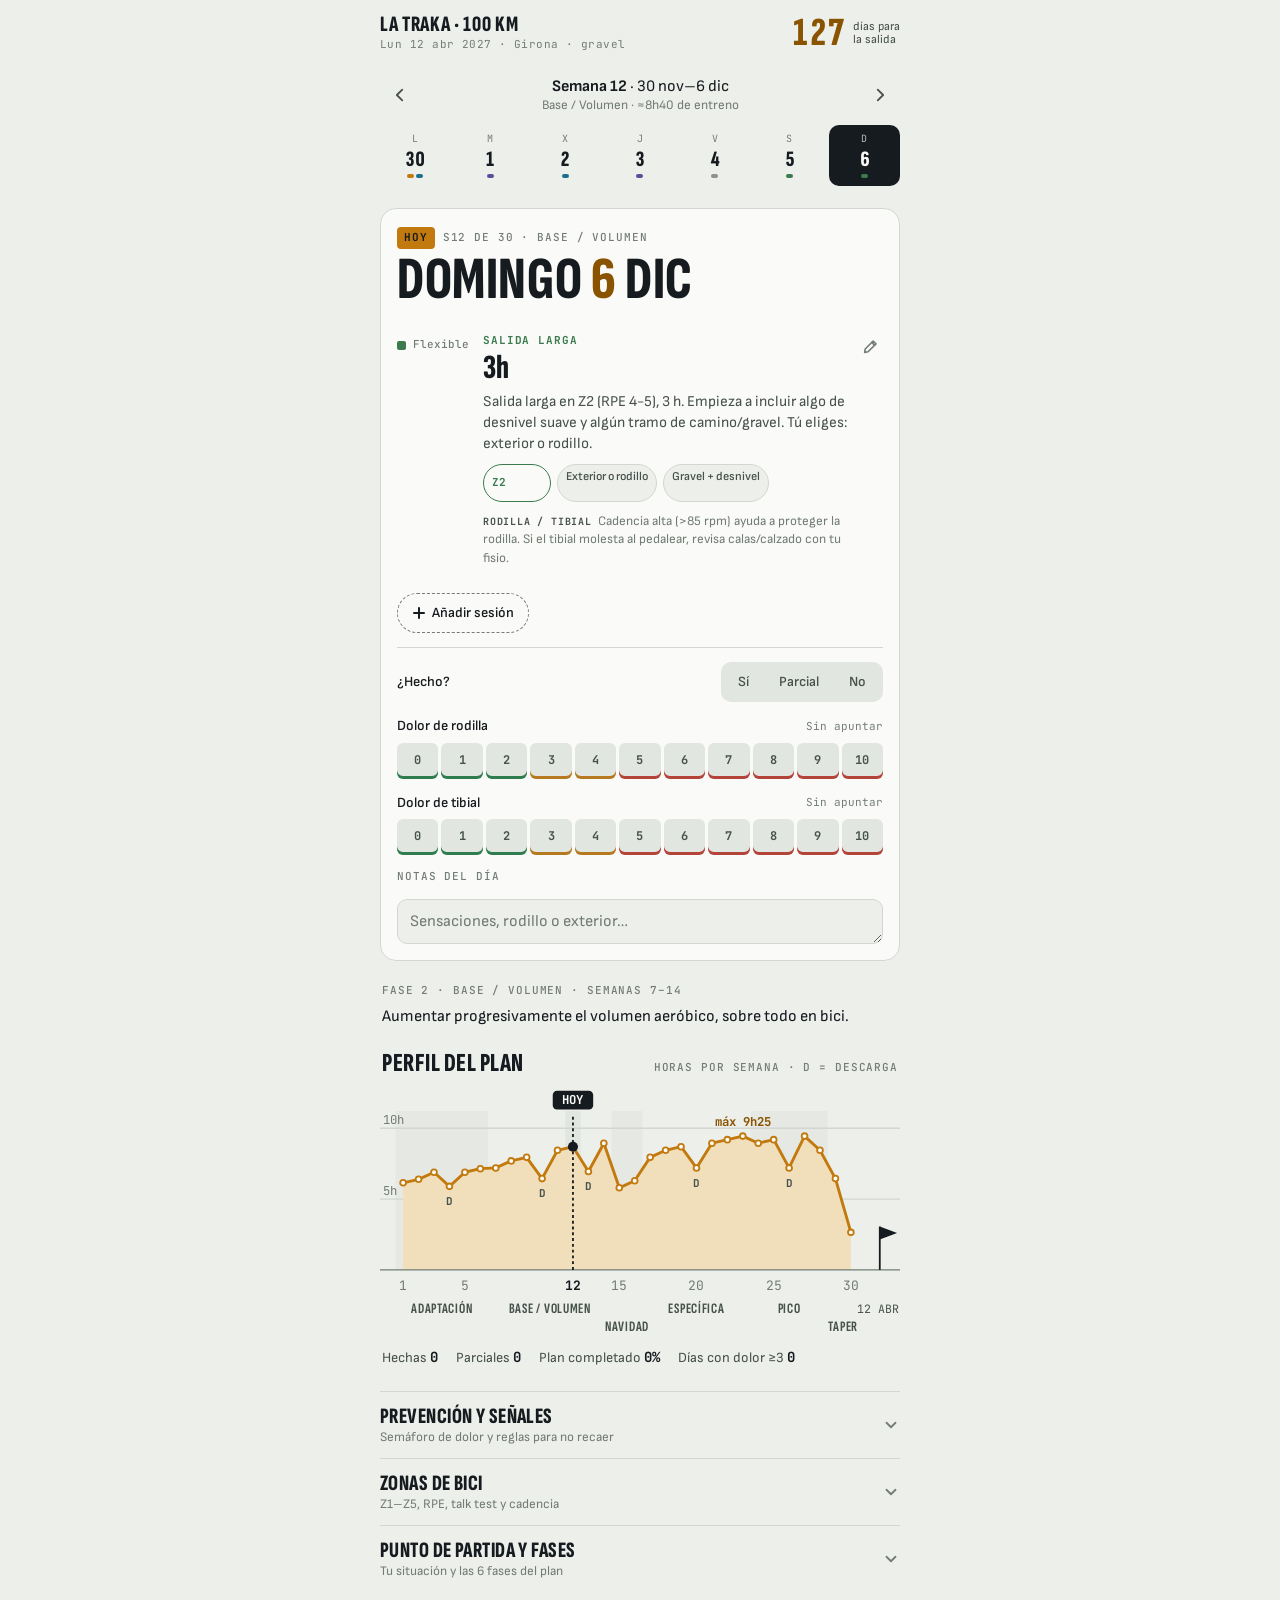
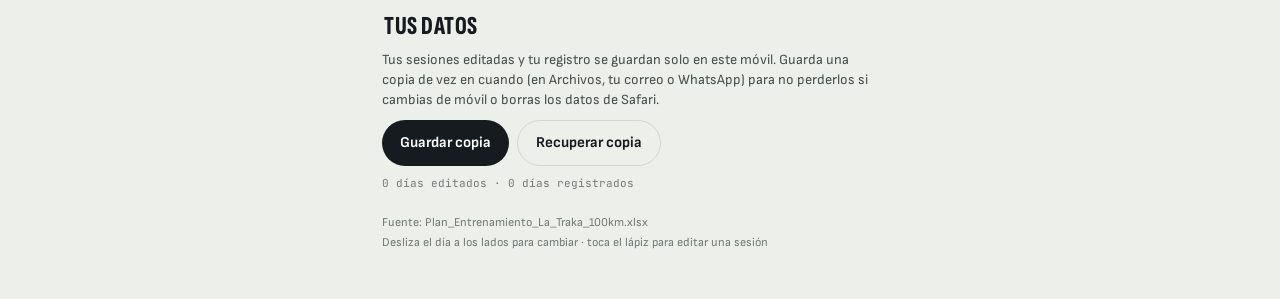
==== index.html @ 6f1260c5 "App del plan de entrenamiento La Traka 100K Co-Authored-By: Claude Opus 5 <noreply@anthropic.com>" ====
<!doctype html>
<html lang="es">
<head>
<meta charset="utf-8">
<meta name="viewport" content="width=device-width, initial-scale=1, viewport-fit=cover">
<meta name="robots" content="noindex, nofollow">
<meta name="theme-color" content="#EDEFEB" media="(prefers-color-scheme: light)">
<meta name="theme-color" content="#0F1215" media="(prefers-color-scheme: dark)">
<meta name="apple-mobile-web-app-capable" content="yes">
<meta name="mobile-web-app-capable" content="yes">
<meta name="apple-mobile-web-app-status-bar-style" content="default">
<meta name="apple-mobile-web-app-title" content="La Traka">
<link rel="manifest" href="./manifest.webmanifest">
<link rel="apple-touch-icon" href="./icon-180.png">
<title>Plan La Traka 100K</title>
<link rel="preconnect" href="https://fonts.googleapis.com">
<link rel="preconnect" href="https://fonts.gstatic.com" crossorigin>
<link rel="stylesheet" href="https://fonts.googleapis.com/css2?family=JetBrains+Mono:wght@500;700&family=Sofia+Sans+Extra+Condensed:wght@700;800&family=Sofia+Sans:wght@400;500;600;700&display=swap">
<style>
:root {
  --ground: #EDEFEB;
  --surface: #FAFBF8;
  --sunken: #E2E6E0;
  --band: #E5E8E3;
  --line: #D2D8D1;
  --ink: #161B1F;
  --ink-2: #48524D;
  --ink-3: #737C76;
  --accent: #C27A0E;
  --accent-ink: #8A5300;
  --accent-soft: #F1DFBC;
  --on-ink: #FAFBF8;
  --run: #C27A0E;
  --gym: #5B4F99;
  --swim: #1D6E8E;
  --bike: #3C7B50;
  --rest: #8B928C;
  --ok: #2F7D4F;
  --part: #B7791F;
  --no: #B4433A;
  --on-ok: #FFFFFF;
  --on-part: #161B1F;
  --on-no: #FFFFFF;
  --focus: #1D6E8E;
  --display: "Sofia Sans Extra Condensed", "Arial Narrow", "Roboto Condensed", Impact, sans-serif;
  --body: "Sofia Sans", system-ui, -apple-system, "Segoe UI", Roboto, sans-serif;
  --mono: "JetBrains Mono", ui-monospace, "SF Mono", Menlo, Consolas, monospace;
  color-scheme: light;
}
@media (prefers-color-scheme: dark) {
  :root:not([data-theme="light"]) {
    --ground: #0F1215; --surface: #171B1F; --sunken: #0B0D10; --band: #13171A; --line: #2A3036;
    --ink: #ECEAE3; --ink-2: #B5BBB6; --ink-3: #858C87;
    --accent: #F2AA3C; --accent-ink: #F5B95C; --accent-soft: #3A2C14; --on-ink: #0F1215;
    --run: #F2AA3C; --gym: #A99DEB; --swim: #5CB8D9; --bike: #7BC792; --rest: #7E8680;
    --ok: #6CC592; --part: #F2AA3C; --no: #EE7B70; --on-ok: #0F1215; --on-part: #0F1215; --on-no: #0F1215; --focus: #5CB8D9;
    color-scheme: dark;
  }
}
:root[data-theme="dark"] {
  --ground: #0F1215; --surface: #171B1F; --sunken: #0B0D10; --band: #13171A; --line: #2A3036;
  --ink: #ECEAE3; --ink-2: #B5BBB6; --ink-3: #858C87;
  --accent: #F2AA3C; --accent-ink: #F5B95C; --accent-soft: #3A2C14; --on-ink: #0F1215;
  --run: #F2AA3C; --gym: #A99DEB; --swim: #5CB8D9; --bike: #7BC792; --rest: #7E8680;
  --ok: #6CC592; --part: #F2AA3C; --no: #EE7B70; --on-ok: #0F1215; --on-part: #0F1215; --on-no: #0F1215; --focus: #5CB8D9;
  color-scheme: dark;
}

* { box-sizing: border-box; }
[hidden] { display: none !important; }
html { -webkit-text-size-adjust: 100%; }
body {
  margin: 0;
  background: var(--ground);
  color: var(--ink);
  font-family: var(--body);
  font-size: 16px;
  line-height: 1.45;
  padding-inline: 16px;
  padding-block: 14px 48px;
  -webkit-font-smoothing: antialiased;
  -webkit-tap-highlight-color: transparent;
}
@supports (padding: env(safe-area-inset-top)) {
  body { padding-block: calc(14px + env(safe-area-inset-top)) calc(48px + env(safe-area-inset-bottom)); }
}
button { font: inherit; color: inherit; background: none; border: 0; padding: 0; cursor: pointer; touch-action: manipulation; }
:focus-visible { outline: 2px solid var(--focus); outline-offset: 2px; border-radius: 6px; }
.eyebrow { font-family: var(--mono); font-size: 11px; font-weight: 500; letter-spacing: .08em; text-transform: uppercase; color: var(--ink-3); }

.app { max-width: 520px; margin-inline: auto; display: grid; gap: 22px; }

/* Cabecera */
.top { display: flex; align-items: center; justify-content: space-between; gap: 12px; }
.bib { display: grid; gap: 1px; }
.bib-name { font-family: var(--display); font-weight: 800; font-size: 22px; letter-spacing: .03em; text-transform: uppercase; line-height: 1; }
.bib-sub { font-family: var(--mono); font-size: 11px; color: var(--ink-3); letter-spacing: .04em; }
.count { display: flex; align-items: center; gap: 8px; }
.count-n { font-family: var(--display); font-weight: 800; font-size: 40px; line-height: .85; color: var(--accent-ink); font-variant-numeric: tabular-nums; }
.count-l { font-size: 12px; line-height: 1.15; color: var(--ink-2); }

/* Semana */
.week { display: grid; gap: 10px; }
.week-bar { display: grid; grid-template-columns: 40px 1fr 40px; align-items: center; gap: 8px; }
.nav-btn { width: 40px; height: 40px; border-radius: 50%; display: grid; place-items: center; color: var(--ink-2); }
.nav-btn:hover { background: var(--sunken); }
.nav-btn:disabled { opacity: .3; cursor: default; background: none; }
.nav-btn svg { width: 18px; height: 18px; }
.week-title { text-align: center; line-height: 1.25; }
.week-title strong { font-weight: 700; }
.week-title .sub { display: block; font-size: 13px; color: var(--ink-3); }
.chip-d { font-family: var(--mono); font-size: 10px; font-weight: 700; letter-spacing: .08em; text-transform: uppercase; padding: 2px 6px; border-radius: 4px; background: var(--ink); color: var(--on-ink); vertical-align: 1px; }
.strip { display: grid; grid-template-columns: repeat(7, 1fr); gap: 4px; }
.dbtn { display: grid; justify-items: center; gap: 3px; padding-block: 7px 8px; border-radius: 10px; position: relative; }
.dbtn .dl { font-family: var(--mono); font-size: 10px; color: var(--ink-3); letter-spacing: .05em; }
.dbtn .dn { font-family: var(--display); font-weight: 800; font-size: 22px; line-height: 1; font-variant-numeric: tabular-nums; }
.dbtn .marks { display: flex; gap: 2px; height: 4px; }
.dbtn .marks i { width: 7px; height: 4px; border-radius: 2px; background: var(--c); }
.dbtn.is-today .dn { color: var(--accent-ink); }
.dbtn.is-sel { background: var(--ink); color: var(--on-ink); }
.dbtn.is-sel .dl, .dbtn.is-sel .dn { color: inherit; }
.dbtn.is-sel .dl { opacity: .7; }
.dbtn .chk { position: absolute; top: 4px; right: 5px; width: 12px; height: 12px; color: var(--ok); }
.dbtn.is-sel .chk { color: var(--accent); }
.dbtn .pdot { position: absolute; top: 6px; left: 7px; width: 7px; height: 7px; border-radius: 50%; background: var(--lv); }

/* Día */
.day { background: var(--surface); border: 1px solid var(--line); border-radius: 16px; padding: 18px 16px 16px; display: grid; gap: 14px; }
.day-head { display: grid; gap: 4px; }
.day-meta { display: flex; align-items: center; gap: 8px; flex-wrap: wrap; }
.rel { font-family: var(--mono); font-size: 11px; font-weight: 700; letter-spacing: .08em; text-transform: uppercase; padding: 3px 7px; border-radius: 4px; background: var(--sunken); color: var(--ink-2); }
.rel.is-today { background: var(--accent); color: #161B1F; }
.link { font-size: 13px; font-weight: 600; color: var(--accent-ink); text-decoration: underline; text-underline-offset: 3px; padding: 4px 2px; }
.date { margin: 0; font-family: var(--display); font-weight: 800; font-size: clamp(42px, 13vw, 60px); line-height: .9; text-transform: uppercase; letter-spacing: .01em; text-wrap: balance; }
.date .num { color: var(--accent-ink); }

.sessions { list-style: none; margin: 0; padding: 0; display: grid; }
.s { display: grid; grid-template-columns: 74px 1fr; gap: 0 12px; position: relative; padding-block: 12px; }
.s + .s { border-top: 1px dashed var(--line); }
.s-time { font-family: var(--mono); font-size: 13px; font-weight: 700; padding-top: 3px; display: flex; align-items: flex-start; gap: 7px; }
.s-time::before { content: ""; flex: none; width: 9px; height: 9px; margin-top: 4px; border-radius: 2px; background: var(--c); }
.s-time span { display: grid; gap: 1px; min-width: 0; }
.s-time small { font-size: 10px; font-weight: 500; color: var(--ink-3); }
.s-time.is-word, .s-time.is-flex { font-size: 11px; padding-top: 4px; }
.s-time.is-flex { color: var(--ink-3); font-weight: 500; }
.s-body { display: grid; gap: 2px; min-width: 0; padding-right: 34px; }
.s-kind { font-family: var(--mono); font-size: 11px; font-weight: 700; letter-spacing: .08em; text-transform: uppercase; color: var(--ck); }
.s-main { font-family: var(--display); font-weight: 800; font-size: clamp(28px, 8.6vw, 34px); line-height: 1; letter-spacing: .01em; overflow-wrap: anywhere; }
.s-main .u { font-size: .55em; margin-left: 3px; color: var(--ink-2); letter-spacing: .02em; }
.s-text { margin: 4px 0 0; color: var(--ink-2); font-size: 15px; line-height: 1.4; }
.work { margin-top: 10px; background: var(--ground); border: 1px solid var(--line); border-radius: 10px; padding: 9px 12px 10px; display: grid; gap: 3px; }
.work p { margin: 0; white-space: pre-line; font-size: 15px; line-height: 1.5; color: var(--ink); }
.tags { display: flex; flex-wrap: wrap; gap: 6px; margin-top: 8px; }
.tag { font-size: 12px; font-weight: 600; padding: 3px 8px; border-radius: 999px; border: 1px solid var(--line); color: var(--ink-2); background: var(--ground); }
.tag.opt { border-style: dashed; background: transparent; }
.tag.zone { font-family: var(--mono); font-size: 11px; font-weight: 700; color: var(--ck); border-color: currentColor; background: transparent; }
.s-note { margin: 8px 0 0; font-size: 13px; line-height: 1.4; color: var(--ink-3); }
.s-note b { font-family: var(--mono); font-size: 10px; font-weight: 700; letter-spacing: .08em; text-transform: uppercase; color: var(--ink-2); margin-right: 6px; }
.s-edit { position: absolute; top: 4px; right: -8px; width: 42px; height: 42px; display: grid; place-items: center; color: var(--ink-3); border-radius: 50%; }
.s-edit:hover { background: var(--sunken); color: var(--ink); }
.s-edit svg { width: 17px; height: 17px; }
.s-empty { padding-block: 14px; color: var(--ink-3); }
.s--race .s-main { color: var(--accent-ink); }
.s--rest .s-main { color: var(--ink-3); }

.k-run { --c: var(--run); --ck: var(--accent-ink); }
.k-gym { --c: var(--gym); --ck: var(--gym); }
.k-swim { --c: var(--swim); --ck: var(--swim); }
.k-bike { --c: var(--bike); --ck: var(--bike); }
.k-rest { --c: var(--rest); --ck: var(--ink-3); }
.k-race { --c: var(--accent); --ck: var(--accent-ink); }
.k-other { --c: var(--ink-3); --ck: var(--ink-2); }

.day-actions { display: flex; align-items: center; justify-content: space-between; gap: 8px 12px; flex-wrap: wrap; }
.add { display: inline-flex; align-items: center; gap: 6px; padding: 9px 14px; border-radius: 999px; border: 1px dashed var(--ink-3); font-size: 14px; font-weight: 600; }
.add:hover { background: var(--sunken); }
.add svg { width: 14px; height: 14px; }
.edited { font-size: 13px; color: var(--ink-3); }

.log { border-top: 1px solid var(--line); padding-top: 14px; display: grid; gap: 14px; }
.log-row { display: flex; align-items: center; justify-content: space-between; gap: 12px; flex-wrap: wrap; }
.log-lbl { font-size: 14px; font-weight: 600; }
.log-val { font-family: var(--mono); font-size: 11px; color: var(--ink-3); }
.seg { display: inline-grid; grid-template-columns: repeat(3, auto); background: var(--sunken); border-radius: 10px; padding: 3px; gap: 2px; }
.seg button { padding: 7px 14px; border-radius: 8px; font-size: 14px; font-weight: 600; color: var(--ink-2); }
.seg button[aria-pressed="true"] { background: var(--surface); color: var(--ink); box-shadow: 0 1px 2px rgb(0 0 0 / .12); }
.seg button[data-v="Sí"][aria-pressed="true"] { color: var(--ok); }
.seg button[data-v="Parcial"][aria-pressed="true"] { color: var(--part); }
.seg button[data-v="No"][aria-pressed="true"] { color: var(--no); }
.pain { display: grid; gap: 6px; }
.pain-scale { display: grid; grid-template-columns: repeat(11, 1fr); gap: 3px; }
.pain-scale button { height: 36px; border-radius: 6px; background: var(--sunken); font-family: var(--mono); font-size: 12px; font-weight: 700; color: var(--ink-2); box-shadow: inset 0 -3px 0 var(--lv); font-variant-numeric: tabular-nums; }
.pain-scale button[aria-pressed="true"] { background: var(--lv); color: var(--on); box-shadow: none; }
.lv-g { --lv: var(--ok); --on: var(--on-ok); }
.lv-a { --lv: var(--part); --on: var(--on-part); }
.lv-r { --lv: var(--no); --on: var(--on-no); }
.sema { margin: 0; display: grid; grid-template-columns: 12px 1fr; gap: 3px 10px; background: var(--sunken); border-radius: 10px; padding: 10px 12px; font-size: 14px; line-height: 1.45; }
.sema i { width: 12px; height: 12px; border-radius: 50%; background: var(--lv); margin-top: 4px; grid-row: span 2; }
.sema b { font-weight: 700; }
.notes { width: 100%; font: inherit; font-size: 16px; color: var(--ink); background: var(--ground); border: 1px solid var(--line); border-radius: 10px; padding: 10px 12px; resize: vertical; min-height: 44px; }
.notes::placeholder, .field input::placeholder, .field textarea::placeholder { color: var(--ink-3); }

/* Fase */
.wnote { display: grid; gap: 6px; padding-inline: 2px; }
.wnote p { margin: 0; font-size: 16px; line-height: 1.5; max-width: 62ch; }
.wnote .descarga { font-size: 14px; color: var(--ink-2); }
.wnote .descarga b { color: var(--ink); }

/* Perfil */
.profile { display: grid; gap: 8px; }
.sec-head { display: flex; align-items: baseline; justify-content: space-between; gap: 8px; flex-wrap: wrap; padding-inline: 2px; }
.sec-head h2 { margin: 0; font-family: var(--display); font-weight: 800; font-size: 26px; text-transform: uppercase; letter-spacing: .02em; line-height: 1; }
.pf { width: 100%; height: auto; display: block; }
.pf-band { fill: var(--band); }
.pf-grid { stroke: var(--line); stroke-width: 1; }
.pf-base { stroke: var(--ink-3); stroke-width: 1; }
.pf-area { fill: var(--accent-soft); }
.pf-line { fill: none; stroke: var(--accent); stroke-width: 2; stroke-linejoin: round; stroke-linecap: round; }
.pf-dot { fill: var(--surface); stroke: var(--accent); stroke-width: 1.25; }
.pf-ylab { fill: var(--ink-3); font-family: var(--mono); font-size: 8.5px; }
.pf-wk { fill: var(--ink-3); font-family: var(--mono); font-size: 9px; text-anchor: middle; }
.pf-wk.is-sel { fill: var(--ink); font-weight: 700; }
.pf-phase { fill: var(--ink-2); font-family: var(--display); font-weight: 700; font-size: 10px; letter-spacing: .05em; text-anchor: middle; }
.pf-d { fill: var(--ink-2); font-family: var(--mono); font-size: 7.5px; font-weight: 700; text-anchor: middle; }
.pf-selband { fill: var(--sunken); }
.pf-now { stroke: var(--ink); stroke-width: 1.25; stroke-dasharray: 2 2; }
.pf-nowdot { fill: var(--ink); }
.pf-pill { fill: var(--ink); }
.pf-pilltxt { fill: var(--on-ink); font-family: var(--mono); font-size: 8.5px; font-weight: 700; text-anchor: middle; }
.pf-peak { fill: var(--accent-ink); font-family: var(--mono); font-size: 8.5px; font-weight: 700; text-anchor: middle; }
.pf-flag { fill: var(--ink); }
.pf-pole { stroke: var(--ink); stroke-width: 1.25; }
.pf-race { fill: var(--ink-2); font-family: var(--mono); font-size: 8px; text-anchor: end; }
.pf-hit { fill: transparent; cursor: pointer; }
.pf-hit:focus-visible { outline: none; fill: var(--sunken); opacity: .6; }
.stats { display: flex; flex-wrap: wrap; gap: 6px 18px; padding-inline: 2px; font-size: 14px; color: var(--ink-2); }
.stats b { font-family: var(--mono); color: var(--ink); font-weight: 700; font-variant-numeric: tabular-nums; }

/* Guías */
.keys { border-top: 1px solid var(--line); }
.keys + .keys { border-top: 1px solid var(--line); }
.keys summary { list-style: none; cursor: pointer; display: flex; align-items: center; justify-content: space-between; gap: 12px; padding-block: 14px; font-family: var(--display); font-weight: 800; font-size: 22px; text-transform: uppercase; letter-spacing: .02em; line-height: 1; }
.keys summary small { display: block; font-family: var(--body); font-weight: 400; font-size: 13px; text-transform: none; letter-spacing: 0; color: var(--ink-3); margin-top: 3px; }
.keys summary::-webkit-details-marker { display: none; }
.keys summary svg { flex: none; width: 18px; height: 18px; transition: transform .2s; color: var(--ink-3); }
.keys[open] summary svg { transform: rotate(180deg); }
.keys-body { display: grid; gap: 12px; padding-bottom: 16px; }
.keys-body p { margin: 0; max-width: 62ch; }
.keys-body h3 { margin: 8px 0 0; font-family: var(--display); font-weight: 800; font-size: 19px; text-transform: uppercase; letter-spacing: .02em; line-height: 1.05; }
.keys-body ul, .keys-body ol { margin: 0; padding-left: 18px; display: grid; gap: 10px; }
.keys-body li { max-width: 62ch; color: var(--ink-2); }
.keys-body li::marker { color: var(--accent); }
.closing { color: var(--ink-3); font-size: 14px; }
.sem-row { display: grid; grid-template-columns: 12px 1fr; gap: 10px; padding-block: 10px; border-top: 1px solid var(--line); }
.sem-row i { width: 12px; height: 12px; border-radius: 50%; background: var(--lv); margin-top: 5px; }
.sem-row div { display: grid; gap: 4px; }
.sem-row p { color: var(--ink-2); font-size: 15px; }
.zone { display: grid; grid-template-columns: 40px 1fr; gap: 10px; padding-block: 10px; border-top: 1px solid var(--line); }
.zone-z { font-family: var(--display); font-weight: 800; font-size: 30px; line-height: 1; color: var(--accent-ink); }
.zone div { display: grid; gap: 3px; }
.zone .meta { font-family: var(--mono); font-size: 11px; color: var(--ink-3); }
.zone p { font-size: 15px; color: var(--ink-2); }
.facts { margin: 0; display: grid; }
.facts div { display: grid; gap: 2px; padding-block: 9px; border-top: 1px solid var(--line); }
.facts dd { margin: 0; color: var(--ink-2); }
.phases li strong { color: var(--ink); }
.phases .wk { font-family: var(--mono); font-size: 11px; color: var(--ink-3); margin-left: 6px; }

/* Datos */
.data { display: grid; gap: 10px; padding-inline: 2px; }
.data p { margin: 0; font-size: 14px; color: var(--ink-2); max-width: 62ch; }
.data-actions { display: flex; gap: 8px; flex-wrap: wrap; }
.btn { padding: 11px 18px; border-radius: 999px; background: var(--ink); color: var(--on-ink); font-weight: 700; font-size: 15px; }
.btn.ghost { background: transparent; color: var(--ink); border: 1px solid var(--line); }
.btn.danger { background: transparent; color: var(--no); padding-inline: 6px; margin-left: auto; font-weight: 600; }
.btn.danger.armed { background: var(--no); color: var(--on-no); padding-inline: 14px; }
.data-meta { font-family: var(--mono); font-size: 11px !important; color: var(--ink-3) !important; }

footer { font-size: 12px; color: var(--ink-3); display: grid; gap: 2px; padding-inline: 2px; }

/* Editor */
dialog.sheet { width: min(520px, calc(100vw - 20px)); max-height: calc(100dvh - 24px); margin: auto; padding: 0; border: 1px solid var(--line); border-radius: 16px; background: var(--surface); color: var(--ink); overflow: auto; overscroll-behavior: contain; }
dialog.sheet::backdrop { background: rgb(10 12 14 / .5); }
.ed { display: grid; gap: 14px; padding: 18px 16px 16px; }
.ed-head { display: grid; gap: 2px; }
.ed-head h2 { margin: 0; font-family: var(--display); font-weight: 800; font-size: 30px; text-transform: uppercase; line-height: 1; }
.field { display: grid; gap: 5px; min-width: 0; }
.field input, .field textarea { width: 100%; font: inherit; font-size: 16px; color: var(--ink); background: var(--ground); border: 1px solid var(--line); border-radius: 10px; padding: 10px 12px; }
.field textarea { resize: vertical; line-height: 1.45; }
.field .hint { font-size: 12px; color: var(--ink-3); }
.row2 { display: grid; grid-template-columns: 1fr 1fr; gap: 10px; }
.kinds { display: grid; grid-template-columns: repeat(3, 1fr); gap: 6px; border: 0; margin: 0; padding: 0; min-width: 0; }
.kinds legend { padding: 0; margin-bottom: 5px; }
.kinds label { position: relative; display: flex; align-items: center; gap: 7px; padding: 10px; border-radius: 10px; background: var(--sunken); font-size: 14px; font-weight: 600; cursor: pointer; }
.kinds label::before { content: ""; flex: none; width: 9px; height: 9px; border-radius: 2px; background: var(--c); }
.kinds input { position: absolute; inset: 0; opacity: 0; margin: 0; cursor: pointer; }
.kinds label:has(input:checked) { background: var(--ink); color: var(--on-ink); }
.kinds label:has(input:focus-visible) { outline: 2px solid var(--focus); outline-offset: 2px; }
.ed-actions { display: flex; gap: 8px; flex-wrap: wrap; align-items: center; padding-top: 2px; }

.toast { position: fixed; left: 50%; bottom: calc(22px + env(safe-area-inset-bottom, 0px)); transform: translateX(-50%); background: var(--ink); color: var(--on-ink); padding: 10px 16px; border-radius: 999px; font-size: 14px; font-weight: 600; z-index: 20; box-shadow: 0 4px 16px rgb(0 0 0 / .2); white-space: nowrap; }

.anim { animation: rise .18s ease-out; }
@keyframes rise { from { opacity: .4; transform: translateY(4px); } to { opacity: 1; transform: none; } }
@media (prefers-reduced-motion: reduce) { .anim { animation: none; } .keys summary svg { transition: none; } }
@media (max-width: 360px) { .s { grid-template-columns: 66px 1fr; } .seg button { padding: 7px 10px; } .kinds { grid-template-columns: repeat(2, 1fr); } }
</style>
</head>
<body>
<div class="app">
  <header class="top">
    <div class="bib">
      <span class="bib-name">La Traka · 100 km</span>
      <span class="bib-sub">Lun 12 abr 2027 · Girona · gravel</span>
    </div>
    <div class="count" aria-live="polite">
      <span class="count-n" id="countN">–</span>
      <span class="count-l" id="countL">días para<br>la salida</span>
    </div>
  </header>

  <nav class="week" aria-label="Semana">
    <div class="week-bar">
      <button class="nav-btn" id="prevWeek" aria-label="Semana anterior"><svg viewBox="0 0 20 20" fill="none" stroke="currentColor" stroke-width="2" stroke-linecap="round" stroke-linejoin="round"><path d="M12.5 4 6.5 10l6 6"/></svg></button>
      <div class="week-title" id="weekTitle"></div>
      <button class="nav-btn" id="nextWeek" aria-label="Semana siguiente"><svg viewBox="0 0 20 20" fill="none" stroke="currentColor" stroke-width="2" stroke-linecap="round" stroke-linejoin="round"><path d="m7.5 4 6 6-6 6"/></svg></button>
    </div>
    <div class="strip" id="strip"></div>
  </nav>

  <section class="day" id="day">
    <div class="day-head">
      <div class="day-meta"><span class="rel" id="rel">Hoy</span><span class="eyebrow" id="dayWeek"></span><button class="link" id="backToday" hidden>Volver a hoy</button></div>
      <h1 class="date" id="date"></h1>
    </div>
    <ul class="sessions" id="sessions" aria-live="polite"></ul>
    <div class="day-actions">
      <button type="button" class="add" id="addSession"><svg viewBox="0 0 14 14" fill="none" stroke="currentColor" stroke-width="2" stroke-linecap="round"><path d="M7 2v10M2 7h10"/></svg>Añadir sesión</button>
      <span class="edited" id="edited" hidden>Día editado · <button type="button" class="link" id="restore">Volver al plan</button></span>
    </div>
    <div class="log">
      <div class="log-row">
        <span class="log-lbl">¿Hecho?</span>
        <div class="seg" role="group" aria-label="Sesión hecha" id="seg">
          <button type="button" id="hSi" data-v="Sí" aria-pressed="false">Sí</button>
          <button type="button" id="hParcial" data-v="Parcial" aria-pressed="false">Parcial</button>
          <button type="button" id="hNo" data-v="No" aria-pressed="false">No</button>
        </div>
      </div>
      <div class="pain">
        <div class="log-row"><span class="log-lbl">Dolor de rodilla</span><span class="log-val" id="rodillaVal"></span></div>
        <div class="pain-scale" role="group" aria-label="Dolor de rodilla de 0 a 10" id="rodilla"></div>
      </div>
      <div class="pain">
        <div class="log-row"><span class="log-lbl">Dolor de tibial</span><span class="log-val" id="tibialVal"></span></div>
        <div class="pain-scale" role="group" aria-label="Dolor de tibial de 0 a 10" id="tibial"></div>
      </div>
      <p class="sema" id="sema" hidden></p>
      <label class="eyebrow" for="notes">Notas del día</label>
      <textarea class="notes" id="notes" rows="1" placeholder="Sensaciones, rodillo o exterior…"></textarea>
    </div>
  </section>

  <section class="wnote" id="phaseNote">
    <span class="eyebrow" id="phaseLbl"></span>
    <p id="phaseObj"></p>
    <p class="descarga" id="descarga" hidden></p>
  </section>

  <section class="profile">
    <div class="sec-head">
      <h2>Perfil del plan</h2>
      <span class="eyebrow">Horas por semana · D = descarga</span>
    </div>
    <svg class="pf" id="pf" viewBox="0 0 360 176" role="img" aria-label="Horas de entrenamiento por semana de las 30 semanas del plan"></svg>
    <div class="stats" id="stats"></div>
  </section>

  <div>
    <details class="keys">
      <summary><span>Prevención y señales<small>Semáforo de dolor y reglas para no recaer</small></span><svg viewBox="0 0 20 20" fill="none" stroke="currentColor" stroke-width="2" stroke-linecap="round" stroke-linejoin="round"><path d="m5 7.5 5 5 5-5"/></svg></summary>
      <div class="keys-body" id="prev"></div>
    </details>
    <details class="keys">
      <summary><span>Zonas de bici<small>Z1–Z5, RPE, talk test y cadencia</small></span><svg viewBox="0 0 20 20" fill="none" stroke="currentColor" stroke-width="2" stroke-linecap="round" stroke-linejoin="round"><path d="m5 7.5 5 5 5-5"/></svg></summary>
      <div class="keys-body" id="zonas"></div>
    </details>
    <details class="keys">
      <summary><span>Punto de partida y fases<small>Tu situación y las 6 fases del plan</small></span><svg viewBox="0 0 20 20" fill="none" stroke="currentColor" stroke-width="2" stroke-linecap="round" stroke-linejoin="round"><path d="m5 7.5 5 5 5-5"/></svg></summary>
      <div class="keys-body" id="perfil"></div>
    </details>
  </div>

  <section class="data">
    <div class="sec-head"><h2>Tus datos</h2></div>
    <p>Tus sesiones editadas y tu registro se guardan solo en este móvil. Guarda una copia de vez en cuando (en Archivos, tu correo o WhatsApp) para no perderlos si cambias de móvil o borras los datos de Safari.</p>
    <div class="data-actions">
      <button type="button" class="btn" id="exportBtn">Guardar copia</button>
      <button type="button" class="btn ghost" id="importBtn">Recuperar copia</button>
      <input type="file" id="importFile" accept=".json,application/json" hidden>
    </div>
    <p class="data-meta" id="dataMeta"></p>
  </section>

  <footer>
    <span>Fuente: Plan_Entrenamiento_La_Traka_100km.xlsx</span>
    <span>Desliza el día a los lados para cambiar · toca el lápiz para editar una sesión</span>
  </footer>
</div>

<dialog class="sheet" id="editor" aria-labelledby="edHeading">
  <form class="ed" id="edForm" method="dialog">
    <div class="ed-head">
      <span class="eyebrow" id="edDate"></span>
      <h2 id="edHeading">Editar sesión</h2>
    </div>
    <fieldset class="kinds">
      <legend class="eyebrow">Tipo</legend>
      <label class="k-bike"><input type="radio" name="edKind" id="ekBike" value="bike">Bici</label>
      <label class="k-run"><input type="radio" name="edKind" id="ekRun" value="run">Carrera</label>
      <label class="k-swim"><input type="radio" name="edKind" id="ekSwim" value="swim">Natación</label>
      <label class="k-gym"><input type="radio" name="edKind" id="ekGym" value="gym">Fuerza</label>
      <label class="k-rest"><input type="radio" name="edKind" id="ekRest" value="rest">Descanso</label>
      <label class="k-other"><input type="radio" name="edKind" id="ekOther" value="other">Otro</label>
      <label class="k-race" id="ekRaceLbl" hidden><input type="radio" name="edKind" id="ekRace" value="race">Carrera D</label>
    </fieldset>
    <div class="field">
      <label class="eyebrow" for="edTitle">Nombre</label>
      <input id="edTitle" type="text" autocomplete="off" placeholder="Salida larga, series, técnica…">
    </div>
    <div class="row2">
      <div class="field">
        <label class="eyebrow" for="edTime">Hora</label>
        <input id="edTime" type="text" autocomplete="off" placeholder="20:00">
      </div>
      <div class="field">
        <label class="eyebrow" for="edDur">Duración</label>
        <input id="edDur" type="text" autocomplete="off" placeholder="2h30 · 45 min · 2.000 m">
      </div>
    </div>
    <div class="field">
      <label class="eyebrow" for="edZone">Intensidad</label>
      <input id="edZone" type="text" autocomplete="off" placeholder="Z2 + Z3">
    </div>
    <div class="field">
      <label class="eyebrow" for="edWork">Entreno concreto</label>
      <textarea id="edWork" rows="5" placeholder="Calentamiento 15' Z1&#10;3 × 10' Z3, rec. 5' Z1&#10;Vuelta a la calma 10'"></textarea>
      <span class="hint">Escríbelo como quieras: series, ejercicios de fuerza, ruta… Se ve destacado en el día.</span>
    </div>
    <div class="field">
      <label class="eyebrow" for="edText">Descripción del plan</label>
      <textarea id="edText" rows="3"></textarea>
    </div>
    <div class="ed-actions">
      <button type="submit" class="btn" id="edSave">Guardar</button>
      <button type="button" class="btn ghost" id="edCancel">Cancelar</button>
      <button type="button" class="btn danger" id="edDelete">Eliminar</button>
    </div>
  </form>
</dialog>

<div class="toast" id="toast" role="status" hidden></div>

<script>
const PLAN = {"days":[{"date":"2026-09-14","w":1,"dow":"Lunes","b":[{"k":"run","title":"Carrera a pie","h":"20:00–22:30","d":"20-25'","z":"Z1–Z2","t":"20-25 min suave (Z1-Z2), terreno llano. Atenta al tibial.","n":"El domingo tienes la salida larga: si notas las piernas cargadas o el tibial se resiente, cambia la carrera por bici muy suave o descansa.","tags":[]},{"k":"swim","title":"Natación","h":"Seguido","d":"2.000-2.200 m","z":null,"t":"2.000-2.200 m con cambios de ritmo (tu sesión habitual).","n":null,"tags":[]}],"hrs":1.15},{"date":"2026-09-15","w":1,"dow":"Martes","b":[{"k":"gym","title":"Fuerza · Sesión A","h":"20:00","d":"~1h","z":null,"t":"Sesión con tu entrenador. Coméntale el antecedente de condromalacia (ya sin dolor) y la sobrecarga reciente en el tibial por compensación.","n":"Comparte con tu entrenador cualquier molestia en rodilla o tibial para que ajuste la sesión.","tags":[]}],"hrs":1},{"date":"2026-09-16","w":1,"dow":"Miércoles","b":[{"k":"swim","title":"Natación","h":"19:00–20:00","d":"2.000-2.200 m","z":null,"t":"2.000-2.200 m con cambios de ritmo (tu sesión habitual).","n":"Bajo impacto: perfecta mientras terminas de resolver el tema del tibial.","tags":[]}],"hrs":0.75},{"date":"2026-09-17","w":1,"dow":"Jueves","b":[{"k":"gym","title":"Fuerza · Sesión B","h":"20:00","d":"~1h","z":null,"t":"Sesión con tu entrenador. Coméntale el antecedente de condromalacia (ya sin dolor) y la sobrecarga reciente en el tibial por compensación.","n":"Progresión y ejercicios los marca tu entrenador; aquí solo el contexto de rodilla/tibial.","tags":[]}],"hrs":1},{"date":"2026-09-18","w":1,"dow":"Viernes","b":[{"k":"rest","title":"Descanso","h":null,"d":null,"z":null,"t":"Descanso. Es el único día realmente libre de la semana y hace falta para asimilar la carga. Solo si llegas con buenas sensaciones: 20-30 min muy suaves (Z1) o movilidad — exterior o rodillo, tú eliges.","n":"Por defecto es descanso. Solo lo activas si las sensaciones son buenas; nunca lo conviertas en una sesión exigente.","tags":["Opcional: 20-30' Z1"]}],"hrs":0.25},{"date":"2026-09-19","w":1,"dow":"Sábado","b":[{"k":"bike","title":"Salida complementaria","h":null,"d":"45'","z":"Z1–Z2","t":"Salida suave, 45 min, en Z1-Z2. Solo para activar piernas antes de la tirada larga del domingo. Tú eliges: exterior o rodillo.","n":"Guarda piernas para la salida larga del domingo.","tags":["Exterior o rodillo"]}],"hrs":0.75},{"date":"2026-09-20","w":1,"dow":"Domingo","b":[{"k":"bike","title":"Salida larga","h":null,"d":"1h15","z":"Z2","t":"Salida larga en Z2 (RPE 4-5), 1 h 15 min. Terreno llano o rodante, ritmo cómodo y conversacional. Tú eliges: exterior o rodillo.","n":"Cadencia alta (>85 rpm) ayuda a proteger la rodilla. Si el tibial molesta al pedalear, revisa calas/calzado con tu fisio.","tags":["Exterior o rodillo"]}],"hrs":1.25},{"date":"2026-09-21","w":2,"dow":"Lunes","b":[{"k":"run","title":"Carrera a pie","h":"20:00–22:30","d":"20-25'","z":"Z1–Z2","t":"20-25 min suave (Z1-Z2), terreno llano. Atenta al tibial.","n":"El domingo tienes la salida larga: si notas las piernas cargadas o el tibial se resiente, cambia la carrera por bici muy suave o descansa.","tags":[]},{"k":"swim","title":"Natación","h":"Seguido","d":"2.000-2.200 m","z":null,"t":"2.000-2.200 m con cambios de ritmo (tu sesión habitual).","n":null,"tags":[]}],"hrs":1.15},{"date":"2026-09-22","w":2,"dow":"Martes","b":[{"k":"gym","title":"Fuerza · Sesión A","h":"20:00","d":"~1h","z":null,"t":"Sesión con tu entrenador. Coméntale el antecedente de condromalacia (ya sin dolor) y la sobrecarga reciente en el tibial por compensación.","n":"Comparte con tu entrenador cualquier molestia en rodilla o tibial para que ajuste la sesión.","tags":[]}],"hrs":1},{"date":"2026-09-23","w":2,"dow":"Miércoles","b":[{"k":"swim","title":"Natación","h":"19:00–20:00","d":"2.000-2.200 m","z":null,"t":"2.000-2.200 m con cambios de ritmo (tu sesión habitual).","n":"Bajo impacto: perfecta mientras terminas de resolver el tema del tibial.","tags":[]}],"hrs":0.75},{"date":"2026-09-24","w":2,"dow":"Jueves","b":[{"k":"gym","title":"Fuerza · Sesión B","h":"20:00","d":"~1h","z":null,"t":"Sesión con tu entrenador. Coméntale el antecedente de condromalacia (ya sin dolor) y la sobrecarga reciente en el tibial por compensación.","n":"Progresión y ejercicios los marca tu entrenador; aquí solo el contexto de rodilla/tibial.","tags":[]}],"hrs":1},{"date":"2026-09-25","w":2,"dow":"Viernes","b":[{"k":"rest","title":"Descanso","h":null,"d":null,"z":null,"t":"Descanso. Es el único día realmente libre de la semana y hace falta para asimilar la carga. Solo si llegas con buenas sensaciones: 20-30 min muy suaves (Z1) o movilidad — exterior o rodillo, tú eliges.","n":"Por defecto es descanso. Solo lo activas si las sensaciones son buenas; nunca lo conviertas en una sesión exigente.","tags":["Opcional: 20-30' Z1"]}],"hrs":0.25},{"date":"2026-09-26","w":2,"dow":"Sábado","b":[{"k":"bike","title":"Salida complementaria","h":null,"d":"45'","z":"Z1–Z2","t":"Salida suave, 45 min, en Z1-Z2. Solo para activar piernas antes de la tirada larga del domingo. Tú eliges: exterior o rodillo.","n":"Guarda piernas para la salida larga del domingo.","tags":["Exterior o rodillo"]}],"hrs":0.75},{"date":"2026-09-27","w":2,"dow":"Domingo","b":[{"k":"bike","title":"Salida larga","h":null,"d":"1h30","z":"Z2","t":"Salida larga en Z2 (RPE 4-5), 1 h 30 min. Terreno llano o rodante, ritmo cómodo y conversacional. Tú eliges: exterior o rodillo.","n":"Cadencia alta (>85 rpm) ayuda a proteger la rodilla. Si el tibial molesta al pedalear, revisa calas/calzado con tu fisio.","tags":["Exterior o rodillo"]}],"hrs":1.5},{"date":"2026-09-28","w":3,"dow":"Lunes","b":[{"k":"run","title":"Carrera a pie","h":"20:00–22:30","d":"20-25'","z":"Z1–Z2","t":"20-25 min suave (Z1-Z2), terreno llano. Atenta al tibial.","n":"El domingo tienes la salida larga: si notas las piernas cargadas o el tibial se resiente, cambia la carrera por bici muy suave o descansa.","tags":[]},{"k":"swim","title":"Natación","h":"Seguido","d":"2.000-2.200 m","z":null,"t":"2.000-2.200 m con cambios de ritmo (tu sesión habitual).","n":null,"tags":[]}],"hrs":1.15},{"date":"2026-09-29","w":3,"dow":"Martes","b":[{"k":"gym","title":"Fuerza · Sesión A","h":"20:00","d":"~1h","z":null,"t":"Sesión con tu entrenador. Coméntale el antecedente de condromalacia (ya sin dolor) y la sobrecarga reciente en el tibial por compensación.","n":"Comparte con tu entrenador cualquier molestia en rodilla o tibial para que ajuste la sesión.","tags":[]}],"hrs":1},{"date":"2026-09-30","w":3,"dow":"Miércoles","b":[{"k":"swim","title":"Natación","h":"19:00–20:00","d":"2.000-2.200 m","z":null,"t":"2.000-2.200 m con cambios de ritmo (tu sesión habitual).","n":"Bajo impacto: perfecta mientras terminas de resolver el tema del tibial.","tags":[]}],"hrs":0.75},{"date":"2026-10-01","w":3,"dow":"Jueves","b":[{"k":"gym","title":"Fuerza · Sesión B","h":"20:00","d":"~1h","z":null,"t":"Sesión con tu entrenador. Coméntale el antecedente de condromalacia (ya sin dolor) y la sobrecarga reciente en el tibial por compensación.","n":"Progresión y ejercicios los marca tu entrenador; aquí solo el contexto de rodilla/tibial.","tags":[]}],"hrs":1},{"date":"2026-10-02","w":3,"dow":"Viernes","b":[{"k":"rest","title":"Descanso","h":null,"d":null,"z":null,"t":"Descanso. Es el único día realmente libre de la semana y hace falta para asimilar la carga. Solo si llegas con buenas sensaciones: 20-30 min muy suaves (Z1) o movilidad — exterior o rodillo, tú eliges.","n":"Por defecto es descanso. Solo lo activas si las sensaciones son buenas; nunca lo conviertas en una sesión exigente.","tags":["Opcional: 20-30' Z1"]}],"hrs":0.25},{"date":"2026-10-03","w":3,"dow":"Sábado","b":[{"k":"bike","title":"Salida complementaria","h":null,"d":"1h","z":"Z1–Z2","t":"Salida suave, 1 h, en Z1-Z2. Solo para activar piernas antes de la tirada larga del domingo. Tú eliges: exterior o rodillo.","n":"Guarda piernas para la salida larga del domingo.","tags":["Exterior o rodillo"]}],"hrs":1},{"date":"2026-10-04","w":3,"dow":"Domingo","b":[{"k":"bike","title":"Salida larga","h":null,"d":"1h45","z":"Z2","t":"Salida larga en Z2 (RPE 4-5), 1 h 45 min. Terreno llano o rodante, ritmo cómodo y conversacional. Tú eliges: exterior o rodillo.","n":"Cadencia alta (>85 rpm) ayuda a proteger la rodilla. Si el tibial molesta al pedalear, revisa calas/calzado con tu fisio.","tags":["Exterior o rodillo"]}],"hrs":1.75},{"date":"2026-10-05","w":4,"dow":"Lunes","b":[{"k":"run","title":"Carrera a pie","h":"20:00–22:30","d":"20-25'","z":"Z1–Z2","t":"20-25 min suave (Z1-Z2), terreno llano. Atenta al tibial.","n":"El domingo tienes la salida larga: si notas las piernas cargadas o el tibial se resiente, cambia la carrera por bici muy suave o descansa.","tags":[]},{"k":"swim","title":"Natación","h":"Seguido","d":"2.000-2.200 m","z":null,"t":"2.000-2.200 m con cambios de ritmo (tu sesión habitual).","n":null,"tags":[]}],"hrs":1.15},{"date":"2026-10-06","w":4,"dow":"Martes","b":[{"k":"gym","title":"Fuerza · Sesión A","h":"20:00","d":"~1h","z":null,"t":"Sesión con tu entrenador. Coméntale el antecedente de condromalacia (ya sin dolor) y la sobrecarga reciente en el tibial por compensación.","n":"Comparte con tu entrenador cualquier molestia en rodilla o tibial para que ajuste la sesión.","tags":[]}],"hrs":1},{"date":"2026-10-07","w":4,"dow":"Miércoles","b":[{"k":"swim","title":"Natación","h":"19:00–20:00","d":"2.000-2.200 m","z":null,"t":"2.000-2.200 m con cambios de ritmo (tu sesión habitual).","n":"Bajo impacto: perfecta mientras terminas de resolver el tema del tibial.","tags":[]}],"hrs":0.75},{"date":"2026-10-08","w":4,"dow":"Jueves","b":[{"k":"gym","title":"Fuerza · Sesión B","h":"20:00","d":"~1h","z":null,"t":"Sesión con tu entrenador. Coméntale el antecedente de condromalacia (ya sin dolor) y la sobrecarga reciente en el tibial por compensación.","n":"Progresión y ejercicios los marca tu entrenador; aquí solo el contexto de rodilla/tibial.","tags":[]}],"hrs":1},{"date":"2026-10-09","w":4,"dow":"Viernes","b":[{"k":"rest","title":"Descanso","h":null,"d":null,"z":null,"t":"Descanso. Es el único día realmente libre de la semana y hace falta para asimilar la carga. Solo si llegas con buenas sensaciones: 20-30 min muy suaves (Z1) o movilidad — exterior o rodillo, tú eliges.","n":"Por defecto es descanso. Solo lo activas si las sensaciones son buenas; nunca lo conviertas en una sesión exigente.","tags":["Opcional: 20-30' Z1"]}],"hrs":0.25},{"date":"2026-10-10","w":4,"dow":"Sábado","b":[{"k":"bike","title":"Salida complementaria","h":null,"d":"30'","z":"Z1–Z2","t":"Salida suave, 30 min, en Z1-Z2. Solo para activar piernas antes de la tirada larga del domingo. Semana de descarga: prioriza sensaciones sobre el plan. Tú eliges: exterior o rodillo.","n":"Guarda piernas para la salida larga del domingo.","tags":["Exterior o rodillo"]}],"hrs":0.5},{"date":"2026-10-11","w":4,"dow":"Domingo","b":[{"k":"bike","title":"Salida larga","h":null,"d":"1h15","z":"Z2","t":"Salida larga en Z2 (RPE 4-5), 1 h 15 min. Terreno llano o rodante, ritmo cómodo y conversacional. Semana de descarga: si el cuerpo pide menos, recorta sin remordimientos. Tú eliges: exterior o rodillo.","n":"Cadencia alta (>85 rpm) ayuda a proteger la rodilla. Si el tibial molesta al pedalear, revisa calas/calzado con tu fisio.","tags":["Exterior o rodillo"]}],"hrs":1.25},{"date":"2026-10-12","w":5,"dow":"Lunes","b":[{"k":"run","title":"Carrera a pie","h":"20:00–22:30","d":"20-25'","z":"Z1–Z2","t":"20-25 min suave (Z1-Z2), terreno llano. Atenta al tibial.","n":"El domingo tienes la salida larga: si notas las piernas cargadas o el tibial se resiente, cambia la carrera por bici muy suave o descansa.","tags":[]},{"k":"swim","title":"Natación","h":"Seguido","d":"2.000-2.200 m","z":null,"t":"2.000-2.200 m con cambios de ritmo (tu sesión habitual).","n":null,"tags":[]}],"hrs":1.15},{"date":"2026-10-13","w":5,"dow":"Martes","b":[{"k":"gym","title":"Fuerza · Sesión A","h":"20:00","d":"~1h","z":null,"t":"Sesión con tu entrenador. Coméntale el antecedente de condromalacia (ya sin dolor) y la sobrecarga reciente en el tibial por compensación.","n":"Comparte con tu entrenador cualquier molestia en rodilla o tibial para que ajuste la sesión.","tags":[]}],"hrs":1},{"date":"2026-10-14","w":5,"dow":"Miércoles","b":[{"k":"swim","title":"Natación","h":"19:00–20:00","d":"2.000-2.200 m","z":null,"t":"2.000-2.200 m con cambios de ritmo (tu sesión habitual).","n":"Bajo impacto: perfecta mientras terminas de resolver el tema del tibial.","tags":[]}],"hrs":0.75},{"date":"2026-10-15","w":5,"dow":"Jueves","b":[{"k":"gym","title":"Fuerza · Sesión B","h":"20:00","d":"~1h","z":null,"t":"Sesión con tu entrenador. Coméntale el antecedente de condromalacia (ya sin dolor) y la sobrecarga reciente en el tibial por compensación.","n":"Progresión y ejercicios los marca tu entrenador; aquí solo el contexto de rodilla/tibial.","tags":[]}],"hrs":1},{"date":"2026-10-16","w":5,"dow":"Viernes","b":[{"k":"rest","title":"Descanso","h":null,"d":null,"z":null,"t":"Descanso. Es el único día realmente libre de la semana y hace falta para asimilar la carga. Solo si llegas con buenas sensaciones: 20-30 min muy suaves (Z1) o movilidad — exterior o rodillo, tú eliges.","n":"Por defecto es descanso. Solo lo activas si las sensaciones son buenas; nunca lo conviertas en una sesión exigente.","tags":["Opcional: 20-30' Z1"]}],"hrs":0.25},{"date":"2026-10-17","w":5,"dow":"Sábado","b":[{"k":"bike","title":"Salida complementaria","h":null,"d":"1h","z":"Z1–Z2","t":"Salida suave, 1 h, en Z1-Z2. Solo para activar piernas antes de la tirada larga del domingo. Tú eliges: exterior o rodillo.","n":"Guarda piernas para la salida larga del domingo.","tags":["Exterior o rodillo"]}],"hrs":1},{"date":"2026-10-18","w":5,"dow":"Domingo","b":[{"k":"bike","title":"Salida larga","h":null,"d":"1h45","z":"Z2","t":"Salida larga en Z2 (RPE 4-5), 1 h 45 min. Terreno llano o rodante, ritmo cómodo y conversacional. Tú eliges: exterior o rodillo.","n":"Cadencia alta (>85 rpm) ayuda a proteger la rodilla. Si el tibial molesta al pedalear, revisa calas/calzado con tu fisio.","tags":["Exterior o rodillo"]}],"hrs":1.75},{"date":"2026-10-19","w":6,"dow":"Lunes","b":[{"k":"run","title":"Carrera a pie","h":"20:00–22:30","d":"20-25'","z":"Z1–Z2","t":"20-25 min suave (Z1-Z2), terreno llano. Atenta al tibial.","n":"El domingo tienes la salida larga: si notas las piernas cargadas o el tibial se resiente, cambia la carrera por bici muy suave o descansa.","tags":[]},{"k":"swim","title":"Natación","h":"Seguido","d":"2.000-2.200 m","z":null,"t":"2.000-2.200 m con cambios de ritmo (tu sesión habitual).","n":null,"tags":[]}],"hrs":1.15},{"date":"2026-10-20","w":6,"dow":"Martes","b":[{"k":"gym","title":"Fuerza · Sesión A","h":"20:00","d":"~1h","z":null,"t":"Sesión con tu entrenador. Coméntale el antecedente de condromalacia (ya sin dolor) y la sobrecarga reciente en el tibial por compensación.","n":"Comparte con tu entrenador cualquier molestia en rodilla o tibial para que ajuste la sesión.","tags":[]}],"hrs":1},{"date":"2026-10-21","w":6,"dow":"Miércoles","b":[{"k":"swim","title":"Natación","h":"19:00–20:00","d":"2.000-2.200 m","z":null,"t":"2.000-2.200 m con cambios de ritmo (tu sesión habitual).","n":"Bajo impacto: perfecta mientras terminas de resolver el tema del tibial.","tags":[]}],"hrs":0.75},{"date":"2026-10-22","w":6,"dow":"Jueves","b":[{"k":"gym","title":"Fuerza · Sesión B","h":"20:00","d":"~1h","z":null,"t":"Sesión con tu entrenador. Coméntale el antecedente de condromalacia (ya sin dolor) y la sobrecarga reciente en el tibial por compensación.","n":"Progresión y ejercicios los marca tu entrenador; aquí solo el contexto de rodilla/tibial.","tags":[]}],"hrs":1},{"date":"2026-10-23","w":6,"dow":"Viernes","b":[{"k":"rest","title":"Descanso","h":null,"d":null,"z":null,"t":"Descanso. Es el único día realmente libre de la semana y hace falta para asimilar la carga. Solo si llegas con buenas sensaciones: 20-30 min muy suaves (Z1) o movilidad — exterior o rodillo, tú eliges.","n":"Por defecto es descanso. Solo lo activas si las sensaciones son buenas; nunca lo conviertas en una sesión exigente.","tags":["Opcional: 20-30' Z1"]}],"hrs":0.25},{"date":"2026-10-24","w":6,"dow":"Sábado","b":[{"k":"bike","title":"Salida complementaria","h":null,"d":"1h","z":"Z1–Z2","t":"Salida suave, 1 h, en Z1-Z2. Solo para activar piernas antes de la tirada larga del domingo. Tú eliges: exterior o rodillo.","n":"Guarda piernas para la salida larga del domingo.","tags":["Exterior o rodillo"]}],"hrs":1},{"date":"2026-10-25","w":6,"dow":"Domingo","b":[{"k":"bike","title":"Salida larga","h":null,"d":"2h","z":"Z2","t":"Salida larga en Z2 (RPE 4-5), 2 h. Terreno llano o rodante, ritmo cómodo y conversacional. Tú eliges: exterior o rodillo.","n":"Cadencia alta (>85 rpm) ayuda a proteger la rodilla. Si el tibial molesta al pedalear, revisa calas/calzado con tu fisio.","tags":["Exterior o rodillo"]}],"hrs":2},{"date":"2026-10-26","w":7,"dow":"Lunes","b":[{"k":"run","title":"Carrera a pie","h":"20:00–22:30","d":"25-30'","z":"Z2","t":"25-30 min suave (Z2). Atenta al tibial.","n":"El domingo tienes la salida larga: si notas las piernas cargadas o el tibial se resiente, cambia la carrera por bici muy suave o descansa.","tags":[]},{"k":"swim","title":"Natación","h":"Seguido","d":"2.000-2.200 m","z":null,"t":"2.000-2.200 m con cambios de ritmo (tu sesión habitual).","n":null,"tags":[]}],"hrs":1.2},{"date":"2026-10-27","w":7,"dow":"Martes","b":[{"k":"gym","title":"Fuerza · Sesión A","h":"20:00","d":"~1h","z":null,"t":"Sesión con tu entrenador. Coméntale el antecedente de condromalacia (ya sin dolor) y la sobrecarga reciente en el tibial por compensación.","n":"Comparte con tu entrenador cualquier molestia en rodilla o tibial para que ajuste la sesión.","tags":[]}],"hrs":1},{"date":"2026-10-28","w":7,"dow":"Miércoles","b":[{"k":"swim","title":"Natación","h":"19:00–20:00","d":"2.000-2.200 m","z":null,"t":"2.000-2.200 m con cambios de ritmo (tu sesión habitual).","n":"Bajo impacto: perfecta mientras terminas de resolver el tema del tibial.","tags":[]}],"hrs":0.75},{"date":"2026-10-29","w":7,"dow":"Jueves","b":[{"k":"gym","title":"Fuerza · Sesión B","h":"20:00","d":"~1h","z":null,"t":"Sesión con tu entrenador. Coméntale el antecedente de condromalacia (ya sin dolor) y la sobrecarga reciente en el tibial por compensación.","n":"Progresión y ejercicios los marca tu entrenador; aquí solo el contexto de rodilla/tibial.","tags":[]}],"hrs":1},{"date":"2026-10-30","w":7,"dow":"Viernes","b":[{"k":"rest","title":"Descanso","h":null,"d":null,"z":null,"t":"Descanso. Es el único día realmente libre de la semana y hace falta para asimilar la carga. Solo si llegas con buenas sensaciones: 20-30 min muy suaves (Z1) o movilidad — exterior o rodillo, tú eliges.","n":"Por defecto es descanso. Solo lo activas si las sensaciones son buenas; nunca lo conviertas en una sesión exigente.","tags":["Opcional: 20-30' Z1"]}],"hrs":0.25},{"date":"2026-10-31","w":7,"dow":"Sábado","b":[{"k":"bike","title":"Salida complementaria","h":null,"d":"1h","z":"Z2","t":"Salida en Z2, 1 h, ritmo tranquilo. Deja piernas frescas para la tirada larga del domingo. Tú eliges: exterior o rodillo.","n":"Guarda piernas para la salida larga del domingo.","tags":["Exterior o rodillo"]}],"hrs":1},{"date":"2026-11-01","w":7,"dow":"Domingo","b":[{"k":"bike","title":"Salida larga","h":null,"d":"2h","z":"Z2","t":"Salida larga en Z2 (RPE 4-5), 2 h. Empieza a incluir algo de desnivel suave y algún tramo de camino/gravel. Tú eliges: exterior o rodillo.","n":"Cadencia alta (>85 rpm) ayuda a proteger la rodilla. Si el tibial molesta al pedalear, revisa calas/calzado con tu fisio.","tags":["Exterior o rodillo","Gravel + desnivel"]}],"hrs":2},{"date":"2026-11-02","w":8,"dow":"Lunes","b":[{"k":"run","title":"Carrera a pie","h":"20:00–22:30","d":"25-30'","z":"Z2","t":"25-30 min suave (Z2). Atenta al tibial.","n":"El domingo tienes la salida larga: si notas las piernas cargadas o el tibial se resiente, cambia la carrera por bici muy suave o descansa.","tags":[]},{"k":"swim","title":"Natación","h":"Seguido","d":"2.000-2.200 m","z":null,"t":"2.000-2.200 m con cambios de ritmo (tu sesión habitual).","n":null,"tags":[]}],"hrs":1.2},{"date":"2026-11-03","w":8,"dow":"Martes","b":[{"k":"gym","title":"Fuerza · Sesión A","h":"20:00","d":"~1h","z":null,"t":"Sesión con tu entrenador. Coméntale el antecedente de condromalacia (ya sin dolor) y la sobrecarga reciente en el tibial por compensación.","n":"Comparte con tu entrenador cualquier molestia en rodilla o tibial para que ajuste la sesión.","tags":[]}],"hrs":1},{"date":"2026-11-04","w":8,"dow":"Miércoles","b":[{"k":"swim","title":"Natación","h":"19:00–20:00","d":"2.000-2.200 m","z":null,"t":"2.000-2.200 m con cambios de ritmo (tu sesión habitual).","n":"Bajo impacto: perfecta mientras terminas de resolver el tema del tibial.","tags":[]}],"hrs":0.75},{"date":"2026-11-05","w":8,"dow":"Jueves","b":[{"k":"gym","title":"Fuerza · Sesión B","h":"20:00","d":"~1h","z":null,"t":"Sesión con tu entrenador. Coméntale el antecedente de condromalacia (ya sin dolor) y la sobrecarga reciente en el tibial por compensación.","n":"Progresión y ejercicios los marca tu entrenador; aquí solo el contexto de rodilla/tibial.","tags":[]}],"hrs":1},{"date":"2026-11-06","w":8,"dow":"Viernes","b":[{"k":"rest","title":"Descanso","h":null,"d":null,"z":null,"t":"Descanso. Es el único día realmente libre de la semana y hace falta para asimilar la carga. Solo si llegas con buenas sensaciones: 20-30 min muy suaves (Z1) o movilidad — exterior o rodillo, tú eliges.","n":"Por defecto es descanso. Solo lo activas si las sensaciones son buenas; nunca lo conviertas en una sesión exigente.","tags":["Opcional: 20-30' Z1"]}],"hrs":0.25},{"date":"2026-11-07","w":8,"dow":"Sábado","b":[{"k":"bike","title":"Salida complementaria","h":null,"d":"1h15","z":"Z2","t":"Salida en Z2, 1 h 15 min, ritmo tranquilo. Deja piernas frescas para la tirada larga del domingo. Tú eliges: exterior o rodillo.","n":"Guarda piernas para la salida larga del domingo.","tags":["Exterior o rodillo"]}],"hrs":1.25},{"date":"2026-11-08","w":8,"dow":"Domingo","b":[{"k":"bike","title":"Salida larga","h":null,"d":"2h15","z":"Z2","t":"Salida larga en Z2 (RPE 4-5), 2 h 15 min. Empieza a incluir algo de desnivel suave y algún tramo de camino/gravel. Tú eliges: exterior o rodillo.","n":"Cadencia alta (>85 rpm) ayuda a proteger la rodilla. Si el tibial molesta al pedalear, revisa calas/calzado con tu fisio.","tags":["Exterior o rodillo","Gravel + desnivel"]}],"hrs":2.25},{"date":"2026-11-09","w":9,"dow":"Lunes","b":[{"k":"run","title":"Carrera a pie","h":"20:00–22:30","d":"25-30'","z":"Z2","t":"25-30 min suave (Z2). Atenta al tibial.","n":"El domingo tienes la salida larga: si notas las piernas cargadas o el tibial se resiente, cambia la carrera por bici muy suave o descansa.","tags":[]},{"k":"swim","title":"Natación","h":"Seguido","d":"2.000-2.200 m","z":null,"t":"2.000-2.200 m con cambios de ritmo (tu sesión habitual).","n":null,"tags":[]}],"hrs":1.2},{"date":"2026-11-10","w":9,"dow":"Martes","b":[{"k":"gym","title":"Fuerza · Sesión A","h":"20:00","d":"~1h","z":null,"t":"Sesión con tu entrenador. Coméntale el antecedente de condromalacia (ya sin dolor) y la sobrecarga reciente en el tibial por compensación.","n":"Comparte con tu entrenador cualquier molestia en rodilla o tibial para que ajuste la sesión.","tags":[]}],"hrs":1},{"date":"2026-11-11","w":9,"dow":"Miércoles","b":[{"k":"swim","title":"Natación","h":"19:00–20:00","d":"2.000-2.200 m","z":null,"t":"2.000-2.200 m con cambios de ritmo (tu sesión habitual).","n":"Bajo impacto: perfecta mientras terminas de resolver el tema del tibial.","tags":[]}],"hrs":0.75},{"date":"2026-11-12","w":9,"dow":"Jueves","b":[{"k":"gym","title":"Fuerza · Sesión B","h":"20:00","d":"~1h","z":null,"t":"Sesión con tu entrenador. Coméntale el antecedente de condromalacia (ya sin dolor) y la sobrecarga reciente en el tibial por compensación.","n":"Progresión y ejercicios los marca tu entrenador; aquí solo el contexto de rodilla/tibial.","tags":[]}],"hrs":1},{"date":"2026-11-13","w":9,"dow":"Viernes","b":[{"k":"rest","title":"Descanso","h":null,"d":null,"z":null,"t":"Descanso. Es el único día realmente libre de la semana y hace falta para asimilar la carga. Solo si llegas con buenas sensaciones: 20-30 min muy suaves (Z1) o movilidad — exterior o rodillo, tú eliges.","n":"Por defecto es descanso. Solo lo activas si las sensaciones son buenas; nunca lo conviertas en una sesión exigente.","tags":["Opcional: 20-30' Z1"]}],"hrs":0.25},{"date":"2026-11-14","w":9,"dow":"Sábado","b":[{"k":"bike","title":"Salida complementaria","h":null,"d":"1h15","z":"Z2","t":"Salida en Z2, 1 h 15 min, ritmo tranquilo. Deja piernas frescas para la tirada larga del domingo. Tú eliges: exterior o rodillo.","n":"Guarda piernas para la salida larga del domingo.","tags":["Exterior o rodillo"]}],"hrs":1.25},{"date":"2026-11-15","w":9,"dow":"Domingo","b":[{"k":"bike","title":"Salida larga","h":null,"d":"2h30","z":"Z2","t":"Salida larga en Z2 (RPE 4-5), 2 h 30 min. Empieza a incluir algo de desnivel suave y algún tramo de camino/gravel. Tú eliges: exterior o rodillo.","n":"Cadencia alta (>85 rpm) ayuda a proteger la rodilla. Si el tibial molesta al pedalear, revisa calas/calzado con tu fisio.","tags":["Exterior o rodillo","Gravel + desnivel"]}],"hrs":2.5},{"date":"2026-11-16","w":10,"dow":"Lunes","b":[{"k":"run","title":"Carrera a pie","h":"20:00–22:30","d":"25-30'","z":"Z2","t":"25-30 min suave (Z2). Atenta al tibial.","n":"El domingo tienes la salida larga: si notas las piernas cargadas o el tibial se resiente, cambia la carrera por bici muy suave o descansa.","tags":[]},{"k":"swim","title":"Natación","h":"Seguido","d":"2.000-2.200 m","z":null,"t":"2.000-2.200 m con cambios de ritmo (tu sesión habitual).","n":null,"tags":[]}],"hrs":1.2},{"date":"2026-11-17","w":10,"dow":"Martes","b":[{"k":"gym","title":"Fuerza · Sesión A","h":"20:00","d":"~1h","z":null,"t":"Sesión con tu entrenador. Coméntale el antecedente de condromalacia (ya sin dolor) y la sobrecarga reciente en el tibial por compensación.","n":"Comparte con tu entrenador cualquier molestia en rodilla o tibial para que ajuste la sesión.","tags":[]}],"hrs":1},{"date":"2026-11-18","w":10,"dow":"Miércoles","b":[{"k":"swim","title":"Natación","h":"19:00–20:00","d":"2.000-2.200 m","z":null,"t":"2.000-2.200 m con cambios de ritmo (tu sesión habitual).","n":"Bajo impacto: perfecta mientras terminas de resolver el tema del tibial.","tags":[]}],"hrs":0.75},{"date":"2026-11-19","w":10,"dow":"Jueves","b":[{"k":"gym","title":"Fuerza · Sesión B","h":"20:00","d":"~1h","z":null,"t":"Sesión con tu entrenador. Coméntale el antecedente de condromalacia (ya sin dolor) y la sobrecarga reciente en el tibial por compensación.","n":"Progresión y ejercicios los marca tu entrenador; aquí solo el contexto de rodilla/tibial.","tags":[]}],"hrs":1},{"date":"2026-11-20","w":10,"dow":"Viernes","b":[{"k":"rest","title":"Descanso","h":null,"d":null,"z":null,"t":"Descanso. Es el único día realmente libre de la semana y hace falta para asimilar la carga. Solo si llegas con buenas sensaciones: 20-30 min muy suaves (Z1) o movilidad — exterior o rodillo, tú eliges.","n":"Por defecto es descanso. Solo lo activas si las sensaciones son buenas; nunca lo conviertas en una sesión exigente.","tags":["Opcional: 20-30' Z1"]}],"hrs":0.25},{"date":"2026-11-21","w":10,"dow":"Sábado","b":[{"k":"bike","title":"Salida complementaria","h":null,"d":"45'","z":"Z2","t":"Salida en Z2, 45 min, ritmo tranquilo. Deja piernas frescas para la tirada larga del domingo. Semana de descarga: prioriza sensaciones sobre el plan. Tú eliges: exterior o rodillo.","n":"Guarda piernas para la salida larga del domingo.","tags":["Exterior o rodillo"]}],"hrs":0.75},{"date":"2026-11-22","w":10,"dow":"Domingo","b":[{"k":"bike","title":"Salida larga","h":null,"d":"1h30","z":"Z2","t":"Salida larga en Z2 (RPE 4-5), 1 h 30 min. Empieza a incluir algo de desnivel suave y algún tramo de camino/gravel. Semana de descarga: si el cuerpo pide menos, recorta sin remordimientos. Tú eliges: exterior o rodillo.","n":"Cadencia alta (>85 rpm) ayuda a proteger la rodilla. Si el tibial molesta al pedalear, revisa calas/calzado con tu fisio.","tags":["Exterior o rodillo","Gravel + desnivel"]}],"hrs":1.5},{"date":"2026-11-23","w":11,"dow":"Lunes","b":[{"k":"run","title":"Carrera a pie","h":"20:00–22:30","d":"25-30'","z":"Z2","t":"25-30 min suave (Z2). Atenta al tibial.","n":"El domingo tienes la salida larga: si notas las piernas cargadas o el tibial se resiente, cambia la carrera por bici muy suave o descansa.","tags":[]},{"k":"swim","title":"Natación","h":"Seguido","d":"2.000-2.200 m","z":null,"t":"2.000-2.200 m con cambios de ritmo (tu sesión habitual).","n":null,"tags":[]}],"hrs":1.2},{"date":"2026-11-24","w":11,"dow":"Martes","b":[{"k":"gym","title":"Fuerza · Sesión A","h":"20:00","d":"~1h","z":null,"t":"Sesión con tu entrenador. Coméntale el antecedente de condromalacia (ya sin dolor) y la sobrecarga reciente en el tibial por compensación.","n":"Comparte con tu entrenador cualquier molestia en rodilla o tibial para que ajuste la sesión.","tags":[]}],"hrs":1},{"date":"2026-11-25","w":11,"dow":"Miércoles","b":[{"k":"swim","title":"Natación","h":"19:00–20:00","d":"2.000-2.200 m","z":null,"t":"2.000-2.200 m con cambios de ritmo (tu sesión habitual).","n":"Bajo impacto: perfecta mientras terminas de resolver el tema del tibial.","tags":[]}],"hrs":0.75},{"date":"2026-11-26","w":11,"dow":"Jueves","b":[{"k":"gym","title":"Fuerza · Sesión B","h":"20:00","d":"~1h","z":null,"t":"Sesión con tu entrenador. Coméntale el antecedente de condromalacia (ya sin dolor) y la sobrecarga reciente en el tibial por compensación.","n":"Progresión y ejercicios los marca tu entrenador; aquí solo el contexto de rodilla/tibial.","tags":[]}],"hrs":1},{"date":"2026-11-27","w":11,"dow":"Viernes","b":[{"k":"rest","title":"Descanso","h":null,"d":null,"z":null,"t":"Descanso. Es el único día realmente libre de la semana y hace falta para asimilar la carga. Solo si llegas con buenas sensaciones: 20-30 min muy suaves (Z1) o movilidad — exterior o rodillo, tú eliges.","n":"Por defecto es descanso. Solo lo activas si las sensaciones son buenas; nunca lo conviertas en una sesión exigente.","tags":["Opcional: 20-30' Z1"]}],"hrs":0.25},{"date":"2026-11-28","w":11,"dow":"Sábado","b":[{"k":"bike","title":"Salida complementaria","h":null,"d":"1h30","z":"Z2","t":"Salida en Z2, 1 h 30 min, ritmo tranquilo. Deja piernas frescas para la tirada larga del domingo. Tú eliges: exterior o rodillo.","n":"Guarda piernas para la salida larga del domingo.","tags":["Exterior o rodillo"]}],"hrs":1.5},{"date":"2026-11-29","w":11,"dow":"Domingo","b":[{"k":"bike","title":"Salida larga","h":null,"d":"2h45","z":"Z2","t":"Salida larga en Z2 (RPE 4-5), 2 h 45 min. Empieza a incluir algo de desnivel suave y algún tramo de camino/gravel. Tú eliges: exterior o rodillo.","n":"Cadencia alta (>85 rpm) ayuda a proteger la rodilla. Si el tibial molesta al pedalear, revisa calas/calzado con tu fisio.","tags":["Exterior o rodillo","Gravel + desnivel"]}],"hrs":2.75},{"date":"2026-11-30","w":12,"dow":"Lunes","b":[{"k":"run","title":"Carrera a pie","h":"20:00–22:30","d":"25-30'","z":"Z2","t":"25-30 min suave (Z2). Atenta al tibial.","n":"El domingo tienes la salida larga: si notas las piernas cargadas o el tibial se resiente, cambia la carrera por bici muy suave o descansa.","tags":[]},{"k":"swim","title":"Natación","h":"Seguido","d":"2.000-2.200 m","z":null,"t":"2.000-2.200 m con cambios de ritmo (tu sesión habitual).","n":null,"tags":[]}],"hrs":1.2},{"date":"2026-12-01","w":12,"dow":"Martes","b":[{"k":"gym","title":"Fuerza · Sesión A","h":"20:00","d":"~1h","z":null,"t":"Sesión con tu entrenador. Coméntale el antecedente de condromalacia (ya sin dolor) y la sobrecarga reciente en el tibial por compensación.","n":"Comparte con tu entrenador cualquier molestia en rodilla o tibial para que ajuste la sesión.","tags":[]}],"hrs":1},{"date":"2026-12-02","w":12,"dow":"Miércoles","b":[{"k":"swim","title":"Natación","h":"19:00–20:00","d":"2.000-2.200 m","z":null,"t":"2.000-2.200 m con cambios de ritmo (tu sesión habitual).","n":"Bajo impacto: perfecta mientras terminas de resolver el tema del tibial.","tags":[]}],"hrs":0.75},{"date":"2026-12-03","w":12,"dow":"Jueves","b":[{"k":"gym","title":"Fuerza · Sesión B","h":"20:00","d":"~1h","z":null,"t":"Sesión con tu entrenador. Coméntale el antecedente de condromalacia (ya sin dolor) y la sobrecarga reciente en el tibial por compensación.","n":"Progresión y ejercicios los marca tu entrenador; aquí solo el contexto de rodilla/tibial.","tags":[]}],"hrs":1},{"date":"2026-12-04","w":12,"dow":"Viernes","b":[{"k":"rest","title":"Descanso","h":null,"d":null,"z":null,"t":"Descanso. Es el único día realmente libre de la semana y hace falta para asimilar la carga. Solo si llegas con buenas sensaciones: 20-30 min muy suaves (Z1) o movilidad — exterior o rodillo, tú eliges.","n":"Por defecto es descanso. Solo lo activas si las sensaciones son buenas; nunca lo conviertas en una sesión exigente.","tags":["Opcional: 20-30' Z1"]}],"hrs":0.25},{"date":"2026-12-05","w":12,"dow":"Sábado","b":[{"k":"bike","title":"Salida complementaria","h":null,"d":"1h30","z":"Z2","t":"Salida en Z2, 1 h 30 min, ritmo tranquilo. Deja piernas frescas para la tirada larga del domingo. Tú eliges: exterior o rodillo.","n":"Guarda piernas para la salida larga del domingo.","tags":["Exterior o rodillo"]}],"hrs":1.5},{"date":"2026-12-06","w":12,"dow":"Domingo","b":[{"k":"bike","title":"Salida larga","h":null,"d":"3h","z":"Z2","t":"Salida larga en Z2 (RPE 4-5), 3 h. Empieza a incluir algo de desnivel suave y algún tramo de camino/gravel. Tú eliges: exterior o rodillo.","n":"Cadencia alta (>85 rpm) ayuda a proteger la rodilla. Si el tibial molesta al pedalear, revisa calas/calzado con tu fisio.","tags":["Exterior o rodillo","Gravel + desnivel"]}],"hrs":3},{"date":"2026-12-07","w":13,"dow":"Lunes","b":[{"k":"run","title":"Carrera a pie","h":"20:00–22:30","d":"25-30'","z":"Z2","t":"25-30 min suave (Z2). Atenta al tibial.","n":"El domingo tienes la salida larga: si notas las piernas cargadas o el tibial se resiente, cambia la carrera por bici muy suave o descansa.","tags":[]},{"k":"swim","title":"Natación","h":"Seguido","d":"2.000-2.200 m","z":null,"t":"2.000-2.200 m con cambios de ritmo (tu sesión habitual).","n":null,"tags":[]}],"hrs":1.2},{"date":"2026-12-08","w":13,"dow":"Martes","b":[{"k":"gym","title":"Fuerza · Sesión A","h":"20:00","d":"~1h","z":null,"t":"Sesión con tu entrenador. Coméntale el antecedente de condromalacia (ya sin dolor) y la sobrecarga reciente en el tibial por compensación.","n":"Comparte con tu entrenador cualquier molestia en rodilla o tibial para que ajuste la sesión.","tags":[]}],"hrs":1},{"date":"2026-12-09","w":13,"dow":"Miércoles","b":[{"k":"swim","title":"Natación","h":"19:00–20:00","d":"2.000-2.200 m","z":null,"t":"2.000-2.200 m con cambios de ritmo (tu sesión habitual).","n":"Bajo impacto: perfecta mientras terminas de resolver el tema del tibial.","tags":[]}],"hrs":0.75},{"date":"2026-12-10","w":13,"dow":"Jueves","b":[{"k":"gym","title":"Fuerza · Sesión B","h":"20:00","d":"~1h","z":null,"t":"Sesión con tu entrenador. Coméntale el antecedente de condromalacia (ya sin dolor) y la sobrecarga reciente en el tibial por compensación.","n":"Progresión y ejercicios los marca tu entrenador; aquí solo el contexto de rodilla/tibial.","tags":[]}],"hrs":1},{"date":"2026-12-11","w":13,"dow":"Viernes","b":[{"k":"rest","title":"Descanso","h":null,"d":null,"z":null,"t":"Descanso. Es el único día realmente libre de la semana y hace falta para asimilar la carga. Solo si llegas con buenas sensaciones: 20-30 min muy suaves (Z1) o movilidad — exterior o rodillo, tú eliges.","n":"Por defecto es descanso. Solo lo activas si las sensaciones son buenas; nunca lo conviertas en una sesión exigente.","tags":["Opcional: 20-30' Z1"]}],"hrs":0.25},{"date":"2026-12-12","w":13,"dow":"Sábado","b":[{"k":"bike","title":"Salida complementaria","h":null,"d":"1h","z":"Z2","t":"Salida en Z2, 1 h, ritmo tranquilo. Deja piernas frescas para la tirada larga del domingo. Semana de descarga: prioriza sensaciones sobre el plan. Tú eliges: exterior o rodillo.","n":"Guarda piernas para la salida larga del domingo.","tags":["Exterior o rodillo"]}],"hrs":1},{"date":"2026-12-13","w":13,"dow":"Domingo","b":[{"k":"bike","title":"Salida larga","h":null,"d":"1h45","z":"Z2","t":"Salida larga en Z2 (RPE 4-5), 1 h 45 min. Empieza a incluir algo de desnivel suave y algún tramo de camino/gravel. Semana de descarga: si el cuerpo pide menos, recorta sin remordimientos. Tú eliges: exterior o rodillo.","n":"Cadencia alta (>85 rpm) ayuda a proteger la rodilla. Si el tibial molesta al pedalear, revisa calas/calzado con tu fisio.","tags":["Exterior o rodillo","Gravel + desnivel"]}],"hrs":1.75},{"date":"2026-12-14","w":14,"dow":"Lunes","b":[{"k":"run","title":"Carrera a pie","h":"20:00–22:30","d":"25-30'","z":"Z2","t":"25-30 min suave (Z2). Atenta al tibial.","n":"El domingo tienes la salida larga: si notas las piernas cargadas o el tibial se resiente, cambia la carrera por bici muy suave o descansa.","tags":[]},{"k":"swim","title":"Natación","h":"Seguido","d":"2.000-2.200 m","z":null,"t":"2.000-2.200 m con cambios de ritmo (tu sesión habitual).","n":null,"tags":[]}],"hrs":1.2},{"date":"2026-12-15","w":14,"dow":"Martes","b":[{"k":"gym","title":"Fuerza · Sesión A","h":"20:00","d":"~1h","z":null,"t":"Sesión con tu entrenador. Coméntale el antecedente de condromalacia (ya sin dolor) y la sobrecarga reciente en el tibial por compensación.","n":"Comparte con tu entrenador cualquier molestia en rodilla o tibial para que ajuste la sesión.","tags":[]}],"hrs":1},{"date":"2026-12-16","w":14,"dow":"Miércoles","b":[{"k":"swim","title":"Natación","h":"19:00–20:00","d":"2.000-2.200 m","z":null,"t":"2.000-2.200 m con cambios de ritmo (tu sesión habitual).","n":"Bajo impacto: perfecta mientras terminas de resolver el tema del tibial.","tags":[]}],"hrs":0.75},{"date":"2026-12-17","w":14,"dow":"Jueves","b":[{"k":"gym","title":"Fuerza · Sesión B","h":"20:00","d":"~1h","z":null,"t":"Sesión con tu entrenador. Coméntale el antecedente de condromalacia (ya sin dolor) y la sobrecarga reciente en el tibial por compensación.","n":"Progresión y ejercicios los marca tu entrenador; aquí solo el contexto de rodilla/tibial.","tags":[]}],"hrs":1},{"date":"2026-12-18","w":14,"dow":"Viernes","b":[{"k":"rest","title":"Descanso","h":null,"d":null,"z":null,"t":"Descanso. Es el único día realmente libre de la semana y hace falta para asimilar la carga. Solo si llegas con buenas sensaciones: 20-30 min muy suaves (Z1) o movilidad — exterior o rodillo, tú eliges.","n":"Por defecto es descanso. Solo lo activas si las sensaciones son buenas; nunca lo conviertas en una sesión exigente.","tags":["Opcional: 20-30' Z1"]}],"hrs":0.25},{"date":"2026-12-19","w":14,"dow":"Sábado","b":[{"k":"bike","title":"Salida complementaria","h":null,"d":"1h30","z":"Z2","t":"Salida en Z2, 1 h 30 min, ritmo tranquilo. Deja piernas frescas para la tirada larga del domingo. Tú eliges: exterior o rodillo.","n":"Guarda piernas para la salida larga del domingo.","tags":["Exterior o rodillo"]}],"hrs":1.5},{"date":"2026-12-20","w":14,"dow":"Domingo","b":[{"k":"bike","title":"Salida larga","h":null,"d":"3h15","z":"Z2","t":"Salida larga en Z2 (RPE 4-5), 3 h 15 min. Empieza a incluir algo de desnivel suave y algún tramo de camino/gravel. Tú eliges: exterior o rodillo.","n":"Cadencia alta (>85 rpm) ayuda a proteger la rodilla. Si el tibial molesta al pedalear, revisa calas/calzado con tu fisio.","tags":["Exterior o rodillo","Gravel + desnivel"]}],"hrs":3.25},{"date":"2026-12-21","w":15,"dow":"Lunes","b":[{"k":"run","title":"Carrera a pie","h":"20:00–22:30","d":"15-20'","z":null,"t":"15-20 min suave o descanso activo (fiestas).","n":"El domingo tienes la salida larga: si notas las piernas cargadas o el tibial se resiente, cambia la carrera por bici muy suave o descansa.","tags":["Opcional"]},{"k":"swim","title":"Natación","h":"Seguido","d":"2.000-2.200 m","z":null,"t":"2.000-2.200 m con cambios de ritmo (tu sesión habitual).","n":null,"tags":[]}],"hrs":1.05},{"date":"2026-12-22","w":15,"dow":"Martes","b":[{"k":"gym","title":"Fuerza · Sesión A","h":"20:00","d":"~1h","z":null,"t":"Sesión con tu entrenador. Coméntale el antecedente de condromalacia (ya sin dolor) y la sobrecarga reciente en el tibial por compensación.","n":"Comparte con tu entrenador cualquier molestia en rodilla o tibial para que ajuste la sesión.","tags":[]}],"hrs":1},{"date":"2026-12-23","w":15,"dow":"Miércoles","b":[{"k":"swim","title":"Natación","h":"19:00–20:00","d":"2.000-2.200 m","z":null,"t":"2.000-2.200 m con cambios de ritmo (tu sesión habitual).","n":"Bajo impacto: perfecta mientras terminas de resolver el tema del tibial.","tags":[]}],"hrs":0.75},{"date":"2026-12-24","w":15,"dow":"Jueves","b":[{"k":"gym","title":"Fuerza · Sesión B","h":"20:00","d":"~1h","z":null,"t":"Sesión con tu entrenador. Coméntale el antecedente de condromalacia (ya sin dolor) y la sobrecarga reciente en el tibial por compensación.","n":"Progresión y ejercicios los marca tu entrenador; aquí solo el contexto de rodilla/tibial.","tags":[]}],"hrs":1},{"date":"2026-12-25","w":15,"dow":"Viernes","b":[{"k":"rest","title":"Descanso","h":null,"d":null,"z":null,"t":"Descanso. Es el único día realmente libre de la semana y hace falta para asimilar la carga. Solo si llegas con buenas sensaciones: 20-30 min muy suaves (Z1) o movilidad — exterior o rodillo, tú eliges.","n":"Por defecto es descanso. Solo lo activas si las sensaciones son buenas; nunca lo conviertas en una sesión exigente.","tags":["Opcional: 20-30' Z1"]}],"hrs":0.25},{"date":"2026-12-26","w":15,"dow":"Sábado","b":[{"k":"bike","title":"Salida complementaria","h":null,"d":"30'","z":null,"t":"Salida corta y suave, 30 min, o descanso si lo necesitas. Tú eliges: exterior o rodillo.","n":"Guarda piernas para la salida larga del domingo.","tags":["Exterior o rodillo","Opcional"]}],"hrs":0.5},{"date":"2026-12-27","w":15,"dow":"Domingo","b":[{"k":"bike","title":"Salida larga","h":null,"d":"1h15","z":"Z1–Z2","t":"Salida en Z1-Z2, 1 h 15 min. Semana de fiestas: si no llegas al tiempo previsto, no pasa nada. Tú eliges: exterior o rodillo.","n":"Cadencia alta (>85 rpm) ayuda a proteger la rodilla. Si el tibial molesta al pedalear, revisa calas/calzado con tu fisio.","tags":["Exterior o rodillo"]}],"hrs":1.25},{"date":"2026-12-28","w":16,"dow":"Lunes","b":[{"k":"run","title":"Carrera a pie","h":"20:00–22:30","d":"15-20'","z":null,"t":"15-20 min suave o descanso activo (fiestas).","n":"El domingo tienes la salida larga: si notas las piernas cargadas o el tibial se resiente, cambia la carrera por bici muy suave o descansa.","tags":["Opcional"]},{"k":"swim","title":"Natación","h":"Seguido","d":"2.000-2.200 m","z":null,"t":"2.000-2.200 m con cambios de ritmo (tu sesión habitual).","n":null,"tags":[]}],"hrs":1.05},{"date":"2026-12-29","w":16,"dow":"Martes","b":[{"k":"gym","title":"Fuerza · Sesión A","h":"20:00","d":"~1h","z":null,"t":"Sesión con tu entrenador. Coméntale el antecedente de condromalacia (ya sin dolor) y la sobrecarga reciente en el tibial por compensación.","n":"Comparte con tu entrenador cualquier molestia en rodilla o tibial para que ajuste la sesión.","tags":[]}],"hrs":1},{"date":"2026-12-30","w":16,"dow":"Miércoles","b":[{"k":"swim","title":"Natación","h":"19:00–20:00","d":"2.000-2.200 m","z":null,"t":"2.000-2.200 m con cambios de ritmo (tu sesión habitual).","n":"Bajo impacto: perfecta mientras terminas de resolver el tema del tibial.","tags":[]}],"hrs":0.75},{"date":"2026-12-31","w":16,"dow":"Jueves","b":[{"k":"gym","title":"Fuerza · Sesión B","h":"20:00","d":"~1h","z":null,"t":"Sesión con tu entrenador. Coméntale el antecedente de condromalacia (ya sin dolor) y la sobrecarga reciente en el tibial por compensación.","n":"Progresión y ejercicios los marca tu entrenador; aquí solo el contexto de rodilla/tibial.","tags":[]}],"hrs":1},{"date":"2027-01-01","w":16,"dow":"Viernes","b":[{"k":"rest","title":"Descanso","h":null,"d":null,"z":null,"t":"Descanso. Es el único día realmente libre de la semana y hace falta para asimilar la carga. Solo si llegas con buenas sensaciones: 20-30 min muy suaves (Z1) o movilidad — exterior o rodillo, tú eliges.","n":"Por defecto es descanso. Solo lo activas si las sensaciones son buenas; nunca lo conviertas en una sesión exigente.","tags":["Opcional: 20-30' Z1"]}],"hrs":0.25},{"date":"2027-01-02","w":16,"dow":"Sábado","b":[{"k":"bike","title":"Salida complementaria","h":null,"d":"45'","z":null,"t":"Salida corta y suave, 45 min, o descanso si lo necesitas. Tú eliges: exterior o rodillo.","n":"Guarda piernas para la salida larga del domingo.","tags":["Exterior o rodillo","Opcional"]}],"hrs":0.75},{"date":"2027-01-03","w":16,"dow":"Domingo","b":[{"k":"bike","title":"Salida larga","h":null,"d":"1h30","z":"Z1–Z2","t":"Salida en Z1-Z2, 1 h 30 min. Semana de fiestas: si no llegas al tiempo previsto, no pasa nada. Tú eliges: exterior o rodillo.","n":"Cadencia alta (>85 rpm) ayuda a proteger la rodilla. Si el tibial molesta al pedalear, revisa calas/calzado con tu fisio.","tags":["Exterior o rodillo"]}],"hrs":1.5},{"date":"2027-01-04","w":17,"dow":"Lunes","b":[{"k":"run","title":"Carrera a pie","h":"20:00–22:30","d":"25-30'","z":"Z2","t":"25-30 min (Z2), sin cambios de ritmo, para no cargar el tibial.","n":"El domingo tienes la salida larga: si notas las piernas cargadas o el tibial se resiente, cambia la carrera por bici muy suave o descansa.","tags":[]},{"k":"swim","title":"Natación","h":"Seguido","d":"2.000-2.200 m","z":null,"t":"2.000-2.200 m con cambios de ritmo (tu sesión habitual).","n":null,"tags":[]}],"hrs":1.2},{"date":"2027-01-05","w":17,"dow":"Martes","b":[{"k":"gym","title":"Fuerza · Sesión A","h":"20:00","d":"~1h","z":null,"t":"Sesión con tu entrenador. Coméntale el antecedente de condromalacia (ya sin dolor) y la sobrecarga reciente en el tibial por compensación.","n":"Comparte con tu entrenador cualquier molestia en rodilla o tibial para que ajuste la sesión.","tags":[]}],"hrs":1},{"date":"2027-01-06","w":17,"dow":"Miércoles","b":[{"k":"swim","title":"Natación","h":"19:00–20:00","d":"2.000-2.200 m","z":null,"t":"2.000-2.200 m con cambios de ritmo (tu sesión habitual).","n":"Bajo impacto: perfecta mientras terminas de resolver el tema del tibial.","tags":[]}],"hrs":0.75},{"date":"2027-01-07","w":17,"dow":"Jueves","b":[{"k":"gym","title":"Fuerza · Sesión B","h":"20:00","d":"~1h","z":null,"t":"Sesión con tu entrenador. Coméntale el antecedente de condromalacia (ya sin dolor) y la sobrecarga reciente en el tibial por compensación.","n":"Progresión y ejercicios los marca tu entrenador; aquí solo el contexto de rodilla/tibial.","tags":[]}],"hrs":1},{"date":"2027-01-08","w":17,"dow":"Viernes","b":[{"k":"rest","title":"Descanso","h":null,"d":null,"z":null,"t":"Descanso. Es el único día realmente libre de la semana y hace falta para asimilar la carga. Solo si llegas con buenas sensaciones: 20-30 min muy suaves (Z1) o movilidad — exterior o rodillo, tú eliges.","n":"Por defecto es descanso. Solo lo activas si las sensaciones son buenas; nunca lo conviertas en una sesión exigente.","tags":["Opcional: 20-30' Z1"]}],"hrs":0.25},{"date":"2027-01-09","w":17,"dow":"Sábado","b":[{"k":"bike","title":"Salida complementaria","h":null,"d":"1h15","z":"Z2","t":"Salida corta, 1 h 15 min, en Z2 sin apretar. Guarda piernas para la tirada larga del domingo. Tú eliges: exterior o rodillo.","n":"Guarda piernas para la salida larga del domingo.","tags":["Exterior o rodillo"]}],"hrs":1.25},{"date":"2027-01-10","w":17,"dow":"Domingo","b":[{"k":"bike","title":"Salida larga","h":null,"d":"2h30","z":"Z2 + Z3","t":"Salida larga en Z2 con 2-3 bloques de 8-10 min en Z3, 2 h 30 min. Terreno específico: busca camino de gravel y desnivel similar al de Girona. Tú eliges: exterior o rodillo.","n":"Cadencia alta (>85 rpm) ayuda a proteger la rodilla. Si el tibial molesta al pedalear, revisa calas/calzado con tu fisio.","tags":["Exterior o rodillo","Gravel + desnivel"]}],"hrs":2.5},{"date":"2027-01-11","w":18,"dow":"Lunes","b":[{"k":"run","title":"Carrera a pie","h":"20:00–22:30","d":"25-30'","z":"Z2","t":"25-30 min (Z2), sin cambios de ritmo, para no cargar el tibial.","n":"El domingo tienes la salida larga: si notas las piernas cargadas o el tibial se resiente, cambia la carrera por bici muy suave o descansa.","tags":[]},{"k":"swim","title":"Natación","h":"Seguido","d":"2.000-2.200 m","z":null,"t":"2.000-2.200 m con cambios de ritmo (tu sesión habitual).","n":null,"tags":[]}],"hrs":1.2},{"date":"2027-01-12","w":18,"dow":"Martes","b":[{"k":"gym","title":"Fuerza · Sesión A","h":"20:00","d":"~1h","z":null,"t":"Sesión con tu entrenador. Coméntale el antecedente de condromalacia (ya sin dolor) y la sobrecarga reciente en el tibial por compensación.","n":"Comparte con tu entrenador cualquier molestia en rodilla o tibial para que ajuste la sesión.","tags":[]}],"hrs":1},{"date":"2027-01-13","w":18,"dow":"Miércoles","b":[{"k":"swim","title":"Natación","h":"19:00–20:00","d":"2.000-2.200 m","z":null,"t":"2.000-2.200 m con cambios de ritmo (tu sesión habitual).","n":"Bajo impacto: perfecta mientras terminas de resolver el tema del tibial.","tags":[]}],"hrs":0.75},{"date":"2027-01-14","w":18,"dow":"Jueves","b":[{"k":"gym","title":"Fuerza · Sesión B","h":"20:00","d":"~1h","z":null,"t":"Sesión con tu entrenador. Coméntale el antecedente de condromalacia (ya sin dolor) y la sobrecarga reciente en el tibial por compensación.","n":"Progresión y ejercicios los marca tu entrenador; aquí solo el contexto de rodilla/tibial.","tags":[]}],"hrs":1},{"date":"2027-01-15","w":18,"dow":"Viernes","b":[{"k":"rest","title":"Descanso","h":null,"d":null,"z":null,"t":"Descanso. Es el único día realmente libre de la semana y hace falta para asimilar la carga. Solo si llegas con buenas sensaciones: 20-30 min muy suaves (Z1) o movilidad — exterior o rodillo, tú eliges.","n":"Por defecto es descanso. Solo lo activas si las sensaciones son buenas; nunca lo conviertas en una sesión exigente.","tags":["Opcional: 20-30' Z1"]}],"hrs":0.25},{"date":"2027-01-16","w":18,"dow":"Sábado","b":[{"k":"bike","title":"Salida complementaria","h":null,"d":"1h30","z":"Z2","t":"Salida corta, 1 h 30 min, en Z2 sin apretar. Guarda piernas para la tirada larga del domingo. Tú eliges: exterior o rodillo.","n":"Guarda piernas para la salida larga del domingo.","tags":["Exterior o rodillo"]}],"hrs":1.5},{"date":"2027-01-17","w":18,"dow":"Domingo","b":[{"k":"bike","title":"Salida larga","h":null,"d":"2h45","z":"Z2 + Z3","t":"Salida larga en Z2 con 2-3 bloques de 8-10 min en Z3, 2 h 45 min. Terreno específico: busca camino de gravel y desnivel similar al de Girona. Tú eliges: exterior o rodillo.","n":"Cadencia alta (>85 rpm) ayuda a proteger la rodilla. Si el tibial molesta al pedalear, revisa calas/calzado con tu fisio.","tags":["Exterior o rodillo","Gravel + desnivel"]}],"hrs":2.75},{"date":"2027-01-18","w":19,"dow":"Lunes","b":[{"k":"run","title":"Carrera a pie","h":"20:00–22:30","d":"25-30'","z":"Z2","t":"25-30 min (Z2), sin cambios de ritmo, para no cargar el tibial.","n":"El domingo tienes la salida larga: si notas las piernas cargadas o el tibial se resiente, cambia la carrera por bici muy suave o descansa.","tags":[]},{"k":"swim","title":"Natación","h":"Seguido","d":"2.000-2.200 m","z":null,"t":"2.000-2.200 m con cambios de ritmo (tu sesión habitual).","n":null,"tags":[]}],"hrs":1.2},{"date":"2027-01-19","w":19,"dow":"Martes","b":[{"k":"gym","title":"Fuerza · Sesión A","h":"20:00","d":"~1h","z":null,"t":"Sesión con tu entrenador. Coméntale el antecedente de condromalacia (ya sin dolor) y la sobrecarga reciente en el tibial por compensación.","n":"Comparte con tu entrenador cualquier molestia en rodilla o tibial para que ajuste la sesión.","tags":[]}],"hrs":1},{"date":"2027-01-20","w":19,"dow":"Miércoles","b":[{"k":"swim","title":"Natación","h":"19:00–20:00","d":"2.000-2.200 m","z":null,"t":"2.000-2.200 m con cambios de ritmo (tu sesión habitual).","n":"Bajo impacto: perfecta mientras terminas de resolver el tema del tibial.","tags":[]}],"hrs":0.75},{"date":"2027-01-21","w":19,"dow":"Jueves","b":[{"k":"gym","title":"Fuerza · Sesión B","h":"20:00","d":"~1h","z":null,"t":"Sesión con tu entrenador. Coméntale el antecedente de condromalacia (ya sin dolor) y la sobrecarga reciente en el tibial por compensación.","n":"Progresión y ejercicios los marca tu entrenador; aquí solo el contexto de rodilla/tibial.","tags":[]}],"hrs":1},{"date":"2027-01-22","w":19,"dow":"Viernes","b":[{"k":"rest","title":"Descanso","h":null,"d":null,"z":null,"t":"Descanso. Es el único día realmente libre de la semana y hace falta para asimilar la carga. Solo si llegas con buenas sensaciones: 20-30 min muy suaves (Z1) o movilidad — exterior o rodillo, tú eliges.","n":"Por defecto es descanso. Solo lo activas si las sensaciones son buenas; nunca lo conviertas en una sesión exigente.","tags":["Opcional: 20-30' Z1"]}],"hrs":0.25},{"date":"2027-01-23","w":19,"dow":"Sábado","b":[{"k":"bike","title":"Salida complementaria","h":null,"d":"1h30","z":"Z2","t":"Salida corta, 1 h 30 min, en Z2 sin apretar. Guarda piernas para la tirada larga del domingo. Tú eliges: exterior o rodillo.","n":"Guarda piernas para la salida larga del domingo.","tags":["Exterior o rodillo"]}],"hrs":1.5},{"date":"2027-01-24","w":19,"dow":"Domingo","b":[{"k":"bike","title":"Salida larga","h":null,"d":"3h","z":"Z2 + Z3","t":"Salida larga en Z2 con 2-3 bloques de 8-10 min en Z3, 3 h. Terreno específico: busca camino de gravel y desnivel similar al de Girona. Tú eliges: exterior o rodillo.","n":"Cadencia alta (>85 rpm) ayuda a proteger la rodilla. Si el tibial molesta al pedalear, revisa calas/calzado con tu fisio.","tags":["Exterior o rodillo","Gravel + desnivel"]}],"hrs":3},{"date":"2027-01-25","w":20,"dow":"Lunes","b":[{"k":"run","title":"Carrera a pie","h":"20:00–22:30","d":"25-30'","z":"Z2","t":"25-30 min (Z2), sin cambios de ritmo, para no cargar el tibial.","n":"El domingo tienes la salida larga: si notas las piernas cargadas o el tibial se resiente, cambia la carrera por bici muy suave o descansa.","tags":[]},{"k":"swim","title":"Natación","h":"Seguido","d":"2.000-2.200 m","z":null,"t":"2.000-2.200 m con cambios de ritmo (tu sesión habitual).","n":null,"tags":[]}],"hrs":1.2},{"date":"2027-01-26","w":20,"dow":"Martes","b":[{"k":"gym","title":"Fuerza · Sesión A","h":"20:00","d":"~1h","z":null,"t":"Sesión con tu entrenador. Coméntale el antecedente de condromalacia (ya sin dolor) y la sobrecarga reciente en el tibial por compensación.","n":"Comparte con tu entrenador cualquier molestia en rodilla o tibial para que ajuste la sesión.","tags":[]}],"hrs":1},{"date":"2027-01-27","w":20,"dow":"Miércoles","b":[{"k":"swim","title":"Natación","h":"19:00–20:00","d":"2.000-2.200 m","z":null,"t":"2.000-2.200 m con cambios de ritmo (tu sesión habitual).","n":"Bajo impacto: perfecta mientras terminas de resolver el tema del tibial.","tags":[]}],"hrs":0.75},{"date":"2027-01-28","w":20,"dow":"Jueves","b":[{"k":"gym","title":"Fuerza · Sesión B","h":"20:00","d":"~1h","z":null,"t":"Sesión con tu entrenador. Coméntale el antecedente de condromalacia (ya sin dolor) y la sobrecarga reciente en el tibial por compensación.","n":"Progresión y ejercicios los marca tu entrenador; aquí solo el contexto de rodilla/tibial.","tags":[]}],"hrs":1},{"date":"2027-01-29","w":20,"dow":"Viernes","b":[{"k":"rest","title":"Descanso","h":null,"d":null,"z":null,"t":"Descanso. Es el único día realmente libre de la semana y hace falta para asimilar la carga. Solo si llegas con buenas sensaciones: 20-30 min muy suaves (Z1) o movilidad — exterior o rodillo, tú eliges.","n":"Por defecto es descanso. Solo lo activas si las sensaciones son buenas; nunca lo conviertas en una sesión exigente.","tags":["Opcional: 20-30' Z1"]}],"hrs":0.25},{"date":"2027-01-30","w":20,"dow":"Sábado","b":[{"k":"bike","title":"Salida complementaria","h":null,"d":"1h","z":"Z2","t":"Salida corta, 1 h, en Z2 sin apretar. Guarda piernas para la tirada larga del domingo. Semana de descarga: prioriza sensaciones sobre el plan. Tú eliges: exterior o rodillo.","n":"Guarda piernas para la salida larga del domingo.","tags":["Exterior o rodillo"]}],"hrs":1},{"date":"2027-01-31","w":20,"dow":"Domingo","b":[{"k":"bike","title":"Salida larga","h":null,"d":"2h","z":"Z2 + Z3","t":"Salida larga en Z2 con 2-3 bloques de 8-10 min en Z3, 2 h. Terreno específico: busca camino de gravel y desnivel similar al de Girona. Semana de descarga: si el cuerpo pide menos, recorta sin remordimientos. Tú eliges: exterior o rodillo.","n":"Cadencia alta (>85 rpm) ayuda a proteger la rodilla. Si el tibial molesta al pedalear, revisa calas/calzado con tu fisio.","tags":["Exterior o rodillo","Gravel + desnivel"]}],"hrs":2},{"date":"2027-02-01","w":21,"dow":"Lunes","b":[{"k":"run","title":"Carrera a pie","h":"20:00–22:30","d":"25-30'","z":"Z2","t":"25-30 min (Z2), sin cambios de ritmo, para no cargar el tibial.","n":"El domingo tienes la salida larga: si notas las piernas cargadas o el tibial se resiente, cambia la carrera por bici muy suave o descansa.","tags":[]},{"k":"swim","title":"Natación","h":"Seguido","d":"2.000-2.200 m","z":null,"t":"2.000-2.200 m con cambios de ritmo (tu sesión habitual).","n":null,"tags":[]}],"hrs":1.2},{"date":"2027-02-02","w":21,"dow":"Martes","b":[{"k":"gym","title":"Fuerza · Sesión A","h":"20:00","d":"~1h","z":null,"t":"Sesión con tu entrenador. Coméntale el antecedente de condromalacia (ya sin dolor) y la sobrecarga reciente en el tibial por compensación.","n":"Comparte con tu entrenador cualquier molestia en rodilla o tibial para que ajuste la sesión.","tags":[]}],"hrs":1},{"date":"2027-02-03","w":21,"dow":"Miércoles","b":[{"k":"swim","title":"Natación","h":"19:00–20:00","d":"2.000-2.200 m","z":null,"t":"2.000-2.200 m con cambios de ritmo (tu sesión habitual).","n":"Bajo impacto: perfecta mientras terminas de resolver el tema del tibial.","tags":[]}],"hrs":0.75},{"date":"2027-02-04","w":21,"dow":"Jueves","b":[{"k":"gym","title":"Fuerza · Sesión B","h":"20:00","d":"~1h","z":null,"t":"Sesión con tu entrenador. Coméntale el antecedente de condromalacia (ya sin dolor) y la sobrecarga reciente en el tibial por compensación.","n":"Progresión y ejercicios los marca tu entrenador; aquí solo el contexto de rodilla/tibial.","tags":[]}],"hrs":1},{"date":"2027-02-05","w":21,"dow":"Viernes","b":[{"k":"rest","title":"Descanso","h":null,"d":null,"z":null,"t":"Descanso. Es el único día realmente libre de la semana y hace falta para asimilar la carga. Solo si llegas con buenas sensaciones: 20-30 min muy suaves (Z1) o movilidad — exterior o rodillo, tú eliges.","n":"Por defecto es descanso. Solo lo activas si las sensaciones son buenas; nunca lo conviertas en una sesión exigente.","tags":["Opcional: 20-30' Z1"]}],"hrs":0.25},{"date":"2027-02-06","w":21,"dow":"Sábado","b":[{"k":"bike","title":"Salida complementaria","h":null,"d":"1h30","z":"Z2","t":"Salida corta, 1 h 30 min, en Z2 sin apretar. Guarda piernas para la tirada larga del domingo. Tú eliges: exterior o rodillo.","n":"Guarda piernas para la salida larga del domingo.","tags":["Exterior o rodillo"]}],"hrs":1.5},{"date":"2027-02-07","w":21,"dow":"Domingo","b":[{"k":"bike","title":"Salida larga","h":null,"d":"3h15","z":"Z2 + Z3","t":"Salida larga en Z2 con 2-3 bloques de 8-10 min en Z3, 3 h 15 min. Terreno específico: busca camino de gravel y desnivel similar al de Girona. Tú eliges: exterior o rodillo.","n":"Cadencia alta (>85 rpm) ayuda a proteger la rodilla. Si el tibial molesta al pedalear, revisa calas/calzado con tu fisio.","tags":["Exterior o rodillo","Gravel + desnivel"]}],"hrs":3.25},{"date":"2027-02-08","w":22,"dow":"Lunes","b":[{"k":"run","title":"Carrera a pie","h":"20:00–22:30","d":"25-30'","z":"Z2","t":"25-30 min (Z2), sin cambios de ritmo, para no cargar el tibial.","n":"El domingo tienes la salida larga: si notas las piernas cargadas o el tibial se resiente, cambia la carrera por bici muy suave o descansa.","tags":[]},{"k":"swim","title":"Natación","h":"Seguido","d":"2.000-2.200 m","z":null,"t":"2.000-2.200 m con cambios de ritmo (tu sesión habitual).","n":null,"tags":[]}],"hrs":1.2},{"date":"2027-02-09","w":22,"dow":"Martes","b":[{"k":"gym","title":"Fuerza · Sesión A","h":"20:00","d":"~1h","z":null,"t":"Sesión con tu entrenador. Coméntale el antecedente de condromalacia (ya sin dolor) y la sobrecarga reciente en el tibial por compensación.","n":"Comparte con tu entrenador cualquier molestia en rodilla o tibial para que ajuste la sesión.","tags":[]}],"hrs":1},{"date":"2027-02-10","w":22,"dow":"Miércoles","b":[{"k":"swim","title":"Natación","h":"19:00–20:00","d":"2.000-2.200 m","z":null,"t":"2.000-2.200 m con cambios de ritmo (tu sesión habitual).","n":"Bajo impacto: perfecta mientras terminas de resolver el tema del tibial.","tags":[]}],"hrs":0.75},{"date":"2027-02-11","w":22,"dow":"Jueves","b":[{"k":"gym","title":"Fuerza · Sesión B","h":"20:00","d":"~1h","z":null,"t":"Sesión con tu entrenador. Coméntale el antecedente de condromalacia (ya sin dolor) y la sobrecarga reciente en el tibial por compensación.","n":"Progresión y ejercicios los marca tu entrenador; aquí solo el contexto de rodilla/tibial.","tags":[]}],"hrs":1},{"date":"2027-02-12","w":22,"dow":"Viernes","b":[{"k":"rest","title":"Descanso","h":null,"d":null,"z":null,"t":"Descanso. Es el único día realmente libre de la semana y hace falta para asimilar la carga. Solo si llegas con buenas sensaciones: 20-30 min muy suaves (Z1) o movilidad — exterior o rodillo, tú eliges.","n":"Por defecto es descanso. Solo lo activas si las sensaciones son buenas; nunca lo conviertas en una sesión exigente.","tags":["Opcional: 20-30' Z1"]}],"hrs":0.25},{"date":"2027-02-13","w":22,"dow":"Sábado","b":[{"k":"bike","title":"Salida complementaria","h":null,"d":"1h30","z":"Z2","t":"Salida corta, 1 h 30 min, en Z2 sin apretar. Guarda piernas para la tirada larga del domingo. Tú eliges: exterior o rodillo.","n":"Guarda piernas para la salida larga del domingo.","tags":["Exterior o rodillo"]}],"hrs":1.5},{"date":"2027-02-14","w":22,"dow":"Domingo","b":[{"k":"bike","title":"Salida larga","h":null,"d":"3h30","z":"Z2 + Z3","t":"Salida larga en Z2 con 2-3 bloques de 8-10 min en Z3, 3 h 30 min. Terreno específico: busca camino de gravel y desnivel similar al de Girona. Tú eliges: exterior o rodillo.","n":"Cadencia alta (>85 rpm) ayuda a proteger la rodilla. Si el tibial molesta al pedalear, revisa calas/calzado con tu fisio.","tags":["Exterior o rodillo","Gravel + desnivel"]}],"hrs":3.5},{"date":"2027-02-15","w":23,"dow":"Lunes","b":[{"k":"run","title":"Carrera a pie","h":"20:00–22:30","d":"25-30'","z":"Z2","t":"25-30 min (Z2), sin cambios de ritmo, para no cargar el tibial.","n":"El domingo tienes la salida larga: si notas las piernas cargadas o el tibial se resiente, cambia la carrera por bici muy suave o descansa.","tags":[]},{"k":"swim","title":"Natación","h":"Seguido","d":"2.000-2.200 m","z":null,"t":"2.000-2.200 m con cambios de ritmo (tu sesión habitual).","n":null,"tags":[]}],"hrs":1.2},{"date":"2027-02-16","w":23,"dow":"Martes","b":[{"k":"gym","title":"Fuerza · Sesión A","h":"20:00","d":"~1h","z":null,"t":"Sesión con tu entrenador. Coméntale el antecedente de condromalacia (ya sin dolor) y la sobrecarga reciente en el tibial por compensación.","n":"Comparte con tu entrenador cualquier molestia en rodilla o tibial para que ajuste la sesión.","tags":[]}],"hrs":1},{"date":"2027-02-17","w":23,"dow":"Miércoles","b":[{"k":"swim","title":"Natación","h":"19:00–20:00","d":"2.000-2.200 m","z":null,"t":"2.000-2.200 m con cambios de ritmo (tu sesión habitual).","n":"Bajo impacto: perfecta mientras terminas de resolver el tema del tibial.","tags":[]}],"hrs":0.75},{"date":"2027-02-18","w":23,"dow":"Jueves","b":[{"k":"gym","title":"Fuerza · Sesión B","h":"20:00","d":"~1h","z":null,"t":"Sesión con tu entrenador. Coméntale el antecedente de condromalacia (ya sin dolor) y la sobrecarga reciente en el tibial por compensación.","n":"Progresión y ejercicios los marca tu entrenador; aquí solo el contexto de rodilla/tibial.","tags":[]}],"hrs":1},{"date":"2027-02-19","w":23,"dow":"Viernes","b":[{"k":"rest","title":"Descanso","h":null,"d":null,"z":null,"t":"Descanso. Es el único día realmente libre de la semana y hace falta para asimilar la carga. Solo si llegas con buenas sensaciones: 20-30 min muy suaves (Z1) o movilidad — exterior o rodillo, tú eliges.","n":"Por defecto es descanso. Solo lo activas si las sensaciones son buenas; nunca lo conviertas en una sesión exigente.","tags":["Opcional: 20-30' Z1"]}],"hrs":0.25},{"date":"2027-02-20","w":23,"dow":"Sábado","b":[{"k":"bike","title":"Salida complementaria","h":null,"d":"1h30","z":"Z2","t":"Salida corta, 1 h 30 min, en Z2 sin apretar. Guarda piernas para la tirada larga del domingo. Tú eliges: exterior o rodillo.","n":"Guarda piernas para la salida larga del domingo.","tags":["Exterior o rodillo"]}],"hrs":1.5},{"date":"2027-02-21","w":23,"dow":"Domingo","b":[{"k":"bike","title":"Salida larga","h":null,"d":"3h45","z":"Z2 + Z3","t":"Salida larga en Z2 con 2-3 bloques de 8-10 min en Z3, 3 h 45 min. Terreno específico: busca camino de gravel y desnivel similar al de Girona. Tú eliges: exterior o rodillo.","n":"Cadencia alta (>85 rpm) ayuda a proteger la rodilla. Si el tibial molesta al pedalear, revisa calas/calzado con tu fisio.","tags":["Exterior o rodillo","Gravel + desnivel"]}],"hrs":3.75},{"date":"2027-02-22","w":24,"dow":"Lunes","b":[{"k":"run","title":"Carrera a pie","h":"20:00–22:30","d":"15-20'","z":null,"t":"POR DEFECTO, NO CORRER: vienes de la tirada más larga de la semana. Solo 15-20 min muy suaves si las piernas y el tibial están perfectos.","n":"El domingo tienes la salida larga: si notas las piernas cargadas o el tibial se resiente, cambia la carrera por bici muy suave o descansa.","tags":["Opcional"]},{"k":"swim","title":"Natación","h":"Seguido","d":"2.000-2.200 m","z":null,"t":"2.000-2.200 m con cambios de ritmo (tu sesión habitual).","n":null,"tags":[]}],"hrs":0.95},{"date":"2027-02-23","w":24,"dow":"Martes","b":[{"k":"gym","title":"Fuerza · Sesión A","h":"20:00","d":"~45'","z":null,"t":"Sesión con tu entrenador. Avísale de la tirada larga del domingo para que ajuste la carga de piernas esta semana.","n":"Comparte con tu entrenador cualquier molestia en rodilla o tibial para que ajuste la sesión.","tags":[]}],"hrs":0.75},{"date":"2027-02-24","w":24,"dow":"Miércoles","b":[{"k":"swim","title":"Natación","h":"19:00–20:00","d":"2.000-2.200 m","z":null,"t":"2.000-2.200 m con cambios de ritmo (tu sesión habitual).","n":"Bajo impacto: perfecta mientras terminas de resolver el tema del tibial.","tags":[]}],"hrs":0.75},{"date":"2027-02-25","w":24,"dow":"Jueves","b":[{"k":"gym","title":"Fuerza · Sesión B","h":"20:00","d":"~45'","z":null,"t":"Sesión con tu entrenador. Avísale de la tirada larga del domingo para que ajuste la carga de piernas esta semana.","n":"Progresión y ejercicios los marca tu entrenador; aquí solo el contexto de rodilla/tibial.","tags":[]}],"hrs":0.75},{"date":"2027-02-26","w":24,"dow":"Viernes","b":[{"k":"rest","title":"Descanso","h":null,"d":null,"z":null,"t":"Descanso. Es el único día realmente libre de la semana y hace falta para asimilar la carga. Solo si llegas con buenas sensaciones: 20-30 min muy suaves (Z1) o movilidad — exterior o rodillo, tú eliges.","n":"Por defecto es descanso. Solo lo activas si las sensaciones son buenas; nunca lo conviertas en una sesión exigente.","tags":["Opcional: 20-30' Z1"]}],"hrs":0.25},{"date":"2027-02-27","w":24,"dow":"Sábado","b":[{"k":"bike","title":"Salida complementaria","h":null,"d":"1h30","z":"Z2","t":"Salida corta, 1 h 30 min, en Z2 solo para activar. El grueso de la semana llega el domingo, con la tirada larga y la fatiga acumulada del fin de semana. Tú eliges: exterior o rodillo.","n":"Guarda piernas para la salida larga del domingo.","tags":["Exterior o rodillo"]}],"hrs":1.5},{"date":"2027-02-28","w":24,"dow":"Domingo","b":[{"k":"bike","title":"Salida larga","h":null,"d":"4h","z":"Z2 + Z3","t":"Tirada larga específica, 4 h, en Z2 con tramos en Z3 en las subidas. Practica aquí tu nutrición e hidratación de carrera. Tú eliges: exterior o rodillo.","n":"Cadencia alta (>85 rpm) ayuda a proteger la rodilla. Si el tibial molesta al pedalear, revisa calas/calzado con tu fisio.","tags":["Exterior o rodillo","Nutrición"]}],"hrs":4},{"date":"2027-03-01","w":25,"dow":"Lunes","b":[{"k":"run","title":"Carrera a pie","h":"20:00–22:30","d":"15-20'","z":null,"t":"POR DEFECTO, NO CORRER: vienes de la tirada más larga de la semana. Solo 15-20 min muy suaves si las piernas y el tibial están perfectos.","n":"El domingo tienes la salida larga: si notas las piernas cargadas o el tibial se resiente, cambia la carrera por bici muy suave o descansa.","tags":["Opcional"]},{"k":"swim","title":"Natación","h":"Seguido","d":"2.000-2.200 m","z":null,"t":"2.000-2.200 m con cambios de ritmo (tu sesión habitual).","n":null,"tags":[]}],"hrs":0.95},{"date":"2027-03-02","w":25,"dow":"Martes","b":[{"k":"gym","title":"Fuerza · Sesión A","h":"20:00","d":"~45'","z":null,"t":"Sesión con tu entrenador. Avísale de la tirada larga del domingo para que ajuste la carga de piernas esta semana.","n":"Comparte con tu entrenador cualquier molestia en rodilla o tibial para que ajuste la sesión.","tags":[]}],"hrs":0.75},{"date":"2027-03-03","w":25,"dow":"Miércoles","b":[{"k":"swim","title":"Natación","h":"19:00–20:00","d":"2.000-2.200 m","z":null,"t":"2.000-2.200 m con cambios de ritmo (tu sesión habitual).","n":"Bajo impacto: perfecta mientras terminas de resolver el tema del tibial.","tags":[]}],"hrs":0.75},{"date":"2027-03-04","w":25,"dow":"Jueves","b":[{"k":"gym","title":"Fuerza · Sesión B","h":"20:00","d":"~45'","z":null,"t":"Sesión con tu entrenador. Avísale de la tirada larga del domingo para que ajuste la carga de piernas esta semana.","n":"Progresión y ejercicios los marca tu entrenador; aquí solo el contexto de rodilla/tibial.","tags":[]}],"hrs":0.75},{"date":"2027-03-05","w":25,"dow":"Viernes","b":[{"k":"rest","title":"Descanso","h":null,"d":null,"z":null,"t":"Descanso. Es el único día realmente libre de la semana y hace falta para asimilar la carga. Solo si llegas con buenas sensaciones: 20-30 min muy suaves (Z1) o movilidad — exterior o rodillo, tú eliges.","n":"Por defecto es descanso. Solo lo activas si las sensaciones son buenas; nunca lo conviertas en una sesión exigente.","tags":["Opcional: 20-30' Z1"]}],"hrs":0.25},{"date":"2027-03-06","w":25,"dow":"Sábado","b":[{"k":"bike","title":"Salida complementaria","h":null,"d":"1h30","z":"Z2","t":"Salida corta, 1 h 30 min, en Z2 solo para activar. El grueso de la semana llega el domingo, con la tirada larga y la fatiga acumulada del fin de semana. Tú eliges: exterior o rodillo.","n":"Guarda piernas para la salida larga del domingo.","tags":["Exterior o rodillo"]}],"hrs":1.5},{"date":"2027-03-07","w":25,"dow":"Domingo","b":[{"k":"bike","title":"Salida larga","h":null,"d":"4h15","z":"Z2 + Z3","t":"Tirada larga específica, 4 h 15 min, en Z2 con tramos en Z3 en las subidas. Practica aquí tu nutrición e hidratación de carrera. Tú eliges: exterior o rodillo.","n":"Cadencia alta (>85 rpm) ayuda a proteger la rodilla. Si el tibial molesta al pedalear, revisa calas/calzado con tu fisio.","tags":["Exterior o rodillo","Nutrición"]}],"hrs":4.25},{"date":"2027-03-08","w":26,"dow":"Lunes","b":[{"k":"run","title":"Carrera a pie","h":"20:00–22:30","d":"15-20'","z":null,"t":"POR DEFECTO, NO CORRER: vienes de la tirada más larga de la semana. Solo 15-20 min muy suaves si las piernas y el tibial están perfectos.","n":"El domingo tienes la salida larga: si notas las piernas cargadas o el tibial se resiente, cambia la carrera por bici muy suave o descansa.","tags":["Opcional"]},{"k":"swim","title":"Natación","h":"Seguido","d":"2.000-2.200 m","z":null,"t":"2.000-2.200 m con cambios de ritmo (tu sesión habitual).","n":null,"tags":[]}],"hrs":0.95},{"date":"2027-03-09","w":26,"dow":"Martes","b":[{"k":"gym","title":"Fuerza · Sesión A","h":"20:00","d":"~45'","z":null,"t":"Sesión con tu entrenador. Avísale de la tirada larga del domingo para que ajuste la carga de piernas esta semana.","n":"Comparte con tu entrenador cualquier molestia en rodilla o tibial para que ajuste la sesión.","tags":[]}],"hrs":0.75},{"date":"2027-03-10","w":26,"dow":"Miércoles","b":[{"k":"swim","title":"Natación","h":"19:00–20:00","d":"2.000-2.200 m","z":null,"t":"2.000-2.200 m con cambios de ritmo (tu sesión habitual).","n":"Bajo impacto: perfecta mientras terminas de resolver el tema del tibial.","tags":[]}],"hrs":0.75},{"date":"2027-03-11","w":26,"dow":"Jueves","b":[{"k":"gym","title":"Fuerza · Sesión B","h":"20:00","d":"~45'","z":null,"t":"Sesión con tu entrenador. Avísale de la tirada larga del domingo para que ajuste la carga de piernas esta semana.","n":"Progresión y ejercicios los marca tu entrenador; aquí solo el contexto de rodilla/tibial.","tags":[]}],"hrs":0.75},{"date":"2027-03-12","w":26,"dow":"Viernes","b":[{"k":"rest","title":"Descanso","h":null,"d":null,"z":null,"t":"Descanso. Es el único día realmente libre de la semana y hace falta para asimilar la carga. Solo si llegas con buenas sensaciones: 20-30 min muy suaves (Z1) o movilidad — exterior o rodillo, tú eliges.","n":"Por defecto es descanso. Solo lo activas si las sensaciones son buenas; nunca lo conviertas en una sesión exigente.","tags":["Opcional: 20-30' Z1"]}],"hrs":0.25},{"date":"2027-03-13","w":26,"dow":"Sábado","b":[{"k":"bike","title":"Salida complementaria","h":null,"d":"1h15","z":"Z2","t":"Salida corta, 1 h 15 min, en Z2 solo para activar. El grueso de la semana llega el domingo, con la tirada larga y la fatiga acumulada del fin de semana. Semana de descarga: prioriza sensaciones sobre el plan. Tú eliges: exterior o rodillo.","n":"Guarda piernas para la salida larga del domingo.","tags":["Exterior o rodillo"]}],"hrs":1.25},{"date":"2027-03-14","w":26,"dow":"Domingo","b":[{"k":"bike","title":"Salida larga","h":null,"d":"2h30","z":"Z2 + Z3","t":"Tirada larga específica, 2 h 30 min, en Z2 con tramos en Z3 en las subidas. Practica aquí tu nutrición e hidratación de carrera. Semana de descarga: si el cuerpo pide menos, recorta sin remordimientos. Tú eliges: exterior o rodillo.","n":"Cadencia alta (>85 rpm) ayuda a proteger la rodilla. Si el tibial molesta al pedalear, revisa calas/calzado con tu fisio.","tags":["Exterior o rodillo","Nutrición"]}],"hrs":2.5},{"date":"2027-03-15","w":27,"dow":"Lunes","b":[{"k":"run","title":"Carrera a pie","h":"20:00–22:30","d":"15-20'","z":null,"t":"POR DEFECTO, NO CORRER: vienes de la tirada más larga de la semana. Solo 15-20 min muy suaves si las piernas y el tibial están perfectos.","n":"El domingo tienes la salida larga: si notas las piernas cargadas o el tibial se resiente, cambia la carrera por bici muy suave o descansa.","tags":["Opcional"]},{"k":"swim","title":"Natación","h":"Seguido","d":"2.000-2.200 m","z":null,"t":"2.000-2.200 m con cambios de ritmo (tu sesión habitual).","n":null,"tags":[]}],"hrs":0.95},{"date":"2027-03-16","w":27,"dow":"Martes","b":[{"k":"gym","title":"Fuerza · Sesión A","h":"20:00","d":"~45'","z":null,"t":"Sesión con tu entrenador. Avísale de la tirada larga del domingo para que ajuste la carga de piernas esta semana.","n":"Comparte con tu entrenador cualquier molestia en rodilla o tibial para que ajuste la sesión.","tags":[]}],"hrs":0.75},{"date":"2027-03-17","w":27,"dow":"Miércoles","b":[{"k":"swim","title":"Natación","h":"19:00–20:00","d":"2.000-2.200 m","z":null,"t":"2.000-2.200 m con cambios de ritmo (tu sesión habitual).","n":"Bajo impacto: perfecta mientras terminas de resolver el tema del tibial.","tags":[]}],"hrs":0.75},{"date":"2027-03-18","w":27,"dow":"Jueves","b":[{"k":"gym","title":"Fuerza · Sesión B","h":"20:00","d":"~45'","z":null,"t":"Sesión con tu entrenador. Avísale de la tirada larga del domingo para que ajuste la carga de piernas esta semana.","n":"Progresión y ejercicios los marca tu entrenador; aquí solo el contexto de rodilla/tibial.","tags":[]}],"hrs":0.75},{"date":"2027-03-19","w":27,"dow":"Viernes","b":[{"k":"rest","title":"Descanso","h":null,"d":null,"z":null,"t":"Descanso. Es el único día realmente libre de la semana y hace falta para asimilar la carga. Solo si llegas con buenas sensaciones: 20-30 min muy suaves (Z1) o movilidad — exterior o rodillo, tú eliges.","n":"Por defecto es descanso. Solo lo activas si las sensaciones son buenas; nunca lo conviertas en una sesión exigente.","tags":["Opcional: 20-30' Z1"]}],"hrs":0.25},{"date":"2027-03-20","w":27,"dow":"Sábado","b":[{"k":"bike","title":"Salida complementaria","h":null,"d":"1h30","z":"Z2","t":"Salida corta, 1 h 30 min, en Z2 solo para activar. El grueso de la semana llega el domingo, con la tirada larga y la fatiga acumulada del fin de semana. Tú eliges: exterior o rodillo.","n":"Guarda piernas para la salida larga del domingo.","tags":["Exterior o rodillo"]}],"hrs":1.5},{"date":"2027-03-21","w":27,"dow":"Domingo","b":[{"k":"bike","title":"Salida larga","h":null,"d":"4h30","z":"Z2 + Z3","t":"Tirada larga específica, 4 h 30 min, en Z2 con tramos en Z3 en las subidas. Practica aquí tu nutrición e hidratación de carrera. Tú eliges: exterior o rodillo.","n":"Cadencia alta (>85 rpm) ayuda a proteger la rodilla. Si el tibial molesta al pedalear, revisa calas/calzado con tu fisio.","tags":["Exterior o rodillo","Nutrición"]}],"hrs":4.5},{"date":"2027-03-22","w":28,"dow":"Lunes","b":[{"k":"run","title":"Carrera a pie","h":"20:00–22:30","d":"15-20'","z":null,"t":"POR DEFECTO, NO CORRER: vienes de la tirada más larga de la semana. Solo 15-20 min muy suaves si las piernas y el tibial están perfectos.","n":"El domingo tienes la salida larga: si notas las piernas cargadas o el tibial se resiente, cambia la carrera por bici muy suave o descansa.","tags":["Opcional"]},{"k":"swim","title":"Natación","h":"Seguido","d":"2.000-2.200 m","z":null,"t":"2.000-2.200 m con cambios de ritmo (tu sesión habitual).","n":null,"tags":[]}],"hrs":0.95},{"date":"2027-03-23","w":28,"dow":"Martes","b":[{"k":"gym","title":"Fuerza · Sesión A","h":"20:00","d":"~45'","z":null,"t":"Sesión con tu entrenador. Avísale de la tirada larga del domingo para que ajuste la carga de piernas esta semana.","n":"Comparte con tu entrenador cualquier molestia en rodilla o tibial para que ajuste la sesión.","tags":[]}],"hrs":0.75},{"date":"2027-03-24","w":28,"dow":"Miércoles","b":[{"k":"swim","title":"Natación","h":"19:00–20:00","d":"2.000-2.200 m","z":null,"t":"2.000-2.200 m con cambios de ritmo (tu sesión habitual).","n":"Bajo impacto: perfecta mientras terminas de resolver el tema del tibial.","tags":[]}],"hrs":0.75},{"date":"2027-03-25","w":28,"dow":"Jueves","b":[{"k":"gym","title":"Fuerza · Sesión B","h":"20:00","d":"~45'","z":null,"t":"Sesión con tu entrenador. Avísale de la tirada larga del domingo para que ajuste la carga de piernas esta semana.","n":"Progresión y ejercicios los marca tu entrenador; aquí solo el contexto de rodilla/tibial.","tags":[]}],"hrs":0.75},{"date":"2027-03-26","w":28,"dow":"Viernes","b":[{"k":"rest","title":"Descanso","h":null,"d":null,"z":null,"t":"Descanso. Es el único día realmente libre de la semana y hace falta para asimilar la carga. Solo si llegas con buenas sensaciones: 20-30 min muy suaves (Z1) o movilidad — exterior o rodillo, tú eliges.","n":"Por defecto es descanso. Solo lo activas si las sensaciones son buenas; nunca lo conviertas en una sesión exigente.","tags":["Opcional: 20-30' Z1"]}],"hrs":0.25},{"date":"2027-03-27","w":28,"dow":"Sábado","b":[{"k":"bike","title":"Salida complementaria","h":null,"d":"1h30","z":"Z2","t":"Salida corta, 1 h 30 min, en Z2 solo para activar. El grueso de la semana llega el domingo, con la tirada larga y la fatiga acumulada del fin de semana. Tú eliges: exterior o rodillo.","n":"Guarda piernas para la salida larga del domingo.","tags":["Exterior o rodillo"]}],"hrs":1.5},{"date":"2027-03-28","w":28,"dow":"Domingo","b":[{"k":"bike","title":"Salida larga","h":null,"d":"3h30","z":"Z2 + Z3","t":"Tirada larga específica, 3 h 30 min, en Z2 con tramos en Z3 en las subidas. Practica aquí tu nutrición e hidratación de carrera. Tú eliges: exterior o rodillo.","n":"Cadencia alta (>85 rpm) ayuda a proteger la rodilla. Si el tibial molesta al pedalear, revisa calas/calzado con tu fisio.","tags":["Exterior o rodillo","Nutrición"]}],"hrs":3.5},{"date":"2027-03-29","w":29,"dow":"Lunes","b":[{"k":"run","title":"Carrera a pie","h":"20:00–22:30","d":"15'","z":null,"t":"15 min muy suave (solo semana 29).","n":"El domingo tienes la salida larga: si notas las piernas cargadas o el tibial se resiente, cambia la carrera por bici muy suave o descansa.","tags":[]},{"k":"swim","title":"Natación","h":"Seguido","d":"1.500-1.800 m","z":null,"t":"1.500-1.800 m suave, sin apretar los cambios de ritmo.","n":null,"tags":[]}],"hrs":0.85},{"date":"2027-03-30","w":29,"dow":"Martes","b":[{"k":"gym","title":"Fuerza · Sesión A","h":"20:00","d":"~30'","z":null,"t":"Sesión con tu entrenador, carga reducida: el objetivo es llegar fresca a la carrera, no ganar fuerza.","n":"Comparte con tu entrenador cualquier molestia en rodilla o tibial para que ajuste la sesión.","tags":[]}],"hrs":0.5},{"date":"2027-03-31","w":29,"dow":"Miércoles","b":[{"k":"swim","title":"Natación","h":"19:00–20:00","d":"1.500-1.800 m","z":null,"t":"1.500-1.800 m suave, sin apretar los cambios de ritmo.","n":"Bajo impacto: perfecta mientras terminas de resolver el tema del tibial.","tags":[]}],"hrs":0.6},{"date":"2027-04-01","w":29,"dow":"Jueves","b":[{"k":"gym","title":"Fuerza · Sesión B","h":"20:00","d":"~30'","z":null,"t":"Sesión con tu entrenador, carga reducida: el objetivo es llegar fresca a la carrera, no ganar fuerza.","n":"Progresión y ejercicios los marca tu entrenador; aquí solo el contexto de rodilla/tibial.","tags":[]}],"hrs":0.5},{"date":"2027-04-02","w":29,"dow":"Viernes","b":[{"k":"rest","title":"Descanso","h":null,"d":null,"z":null,"t":"Descanso. Es el único día realmente libre de la semana y hace falta para asimilar la carga. Solo si llegas con buenas sensaciones: 20-30 min muy suaves (Z1) o movilidad — exterior o rodillo, tú eliges.","n":"Por defecto es descanso. Solo lo activas si las sensaciones son buenas; nunca lo conviertas en una sesión exigente.","tags":["Opcional: 20-30' Z1"]}],"hrs":0.25},{"date":"2027-04-03","w":29,"dow":"Sábado","b":[{"k":"bike","title":"Salida complementaria","h":null,"d":"1h15","z":"Z1","t":"Salida muy suave, 1 h 15 min, en Z1, solo para mantener el gesto. Tú eliges: exterior o rodillo.","n":"Guarda piernas para la salida larga del domingo.","tags":["Exterior o rodillo"]}],"hrs":1.25},{"date":"2027-04-04","w":29,"dow":"Domingo","b":[{"k":"bike","title":"Salida larga","h":null,"d":"2h30","z":"Z2","t":"Salida en Z2 de 2 h 30 min, con 3-4 progresiones cortas (1 min) a ritmo de carrera. Tú eliges: exterior o rodillo.","n":"Cadencia alta (>85 rpm) ayuda a proteger la rodilla. Si el tibial molesta al pedalear, revisa calas/calzado con tu fisio.","tags":["Exterior o rodillo"]}],"hrs":2.5},{"date":"2027-04-05","w":30,"dow":"Lunes","b":[{"k":"rest","title":"Sin carrera a pie","h":null,"d":null,"z":null,"t":"Descanso. No correr esta semana.","n":"El domingo tienes la salida larga: si notas las piernas cargadas o el tibial se resiente, cambia la carrera por bici muy suave o descansa.","tags":[]},{"k":"swim","title":"Natación","h":"20:00–22:30","d":"1.000-1.200 m","z":null,"t":"1.000-1.200 m muy suave o descanso, para llegar fresca.","n":null,"tags":["Opcional"]}],"hrs":0.25},{"date":"2027-04-06","w":30,"dow":"Martes","b":[{"k":"gym","title":"Fuerza · Sesión A","h":"20:00","d":"~30'","z":null,"t":"Sesión con tu entrenador, carga reducida: el objetivo es llegar fresca a la carrera, no ganar fuerza.","n":"Comparte con tu entrenador cualquier molestia en rodilla o tibial para que ajuste la sesión.","tags":[]}],"hrs":0.5},{"date":"2027-04-07","w":30,"dow":"Miércoles","b":[{"k":"swim","title":"Natación","h":"19:00–20:00","d":"1.000-1.200 m","z":null,"t":"1.000-1.200 m muy suave o descanso, para llegar fresca.","n":"Bajo impacto: perfecta mientras terminas de resolver el tema del tibial.","tags":["Opcional"]}],"hrs":0.25},{"date":"2027-04-08","w":30,"dow":"Jueves","b":[{"k":"gym","title":"Fuerza · Sesión B","h":"20:00","d":"~30'","z":null,"t":"Sesión con tu entrenador, carga reducida: el objetivo es llegar fresca a la carrera, no ganar fuerza.","n":"Progresión y ejercicios los marca tu entrenador; aquí solo el contexto de rodilla/tibial.","tags":[]}],"hrs":0.5},{"date":"2027-04-09","w":30,"dow":"Viernes","b":[{"k":"rest","title":"Descanso","h":null,"d":null,"z":null,"t":"Descanso completo. Prepara maleta, nutrición y material para el lunes.","n":"Por defecto es descanso. Solo lo activas si las sensaciones son buenas; nunca lo conviertas en una sesión exigente.","tags":[]}],"hrs":0},{"date":"2027-04-10","w":30,"dow":"Sábado","b":[{"k":"rest","title":"Descanso total","h":null,"d":null,"z":null,"t":"Descanso total. Prepara maleta, nutrición y material para la carrera del lunes.","n":null,"tags":[]}],"hrs":0.4},{"date":"2027-04-11","w":30,"dow":"Domingo","b":[{"k":"bike","title":"Shakeout","h":null,"d":"45'","z":"Z1","t":"Rodaje muy suave (shakeout) de 45 min en Z1. Aprovecha para revisar la bici (frenos, presión de neumáticos, cambio). Tú eliges: exterior o rodillo.","n":"Cadencia alta (>85 rpm) ayuda a proteger la rodilla. Si el tibial molesta al pedalear, revisa calas/calzado con tu fisio.","tags":["Exterior o rodillo"]}],"hrs":0.75},{"date":"2027-04-12","w":31,"dow":"Lunes","b":[{"k":"race","title":"La Traka · 100 km","h":"Salida oficial","d":null,"z":null,"t":"Llegada con tiempo, desayuno probado en entrenamientos, material revisado la noche anterior. Ritmo controlado en el primer tercio, nutrición cada 30-45 min desde el km 0.","n":"Si aparece dolor de rodilla o tibial en carrera, baja el ritmo y evita forzar; no merece la pena arriesgar.","tags":[]}],"hrs":0}],"weeks":[{"n":1,"fase":"Fase 1 - Adaptación","ini":"2026-09-14","fin":"2026-09-20","h":6.15,"bici":2.0,"descarga":false},{"n":2,"fase":"Fase 1 - Adaptación","ini":"2026-09-21","fin":"2026-09-27","h":6.4,"bici":2.25,"descarga":false},{"n":3,"fase":"Fase 1 - Adaptación","ini":"2026-09-28","fin":"2026-10-04","h":6.9,"bici":2.75,"descarga":false},{"n":4,"fase":"Fase 1 - Adaptación","ini":"2026-10-05","fin":"2026-10-11","h":5.9,"bici":1.75,"descarga":true},{"n":5,"fase":"Fase 1 - Adaptación","ini":"2026-10-12","fin":"2026-10-18","h":6.9,"bici":2.75,"descarga":false},{"n":6,"fase":"Fase 1 - Adaptación","ini":"2026-10-19","fin":"2026-10-25","h":7.15,"bici":3,"descarga":false},{"n":7,"fase":"Fase 2 - Base / Volumen","ini":"2026-10-26","fin":"2026-11-01","h":7.2,"bici":3,"descarga":false},{"n":8,"fase":"Fase 2 - Base / Volumen","ini":"2026-11-02","fin":"2026-11-08","h":7.7,"bici":3.5,"descarga":false},{"n":9,"fase":"Fase 2 - Base / Volumen","ini":"2026-11-09","fin":"2026-11-15","h":7.95,"bici":3.75,"descarga":false},{"n":10,"fase":"Fase 2 - Base / Volumen","ini":"2026-11-16","fin":"2026-11-22","h":6.45,"bici":2.25,"descarga":true},{"n":11,"fase":"Fase 2 - Base / Volumen","ini":"2026-11-23","fin":"2026-11-29","h":8.45,"bici":4.25,"descarga":false},{"n":12,"fase":"Fase 2 - Base / Volumen","ini":"2026-11-30","fin":"2026-12-06","h":8.7,"bici":4.5,"descarga":false},{"n":13,"fase":"Fase 2 - Base / Volumen","ini":"2026-12-07","fin":"2026-12-13","h":6.95,"bici":2.75,"descarga":true},{"n":14,"fase":"Fase 2 - Base / Volumen","ini":"2026-12-14","fin":"2026-12-20","h":8.95,"bici":4.75,"descarga":false},{"n":15,"fase":"Fase 3 - Navidad / Mantenimiento","ini":"2026-12-21","fin":"2026-12-27","h":5.8,"bici":1.75,"descarga":false},{"n":16,"fase":"Fase 3 - Navidad / Mantenimiento","ini":"2026-12-28","fin":"2027-01-03","h":6.3,"bici":2.25,"descarga":false},{"n":17,"fase":"Fase 4 - Específica / Build","ini":"2027-01-04","fin":"2027-01-10","h":7.95,"bici":3.75,"descarga":false},{"n":18,"fase":"Fase 4 - Específica / Build","ini":"2027-01-11","fin":"2027-01-17","h":8.45,"bici":4.25,"descarga":false},{"n":19,"fase":"Fase 4 - Específica / Build","ini":"2027-01-18","fin":"2027-01-24","h":8.7,"bici":4.5,"descarga":false},{"n":20,"fase":"Fase 4 - Específica / Build","ini":"2027-01-25","fin":"2027-01-31","h":7.2,"bici":3,"descarga":true},{"n":21,"fase":"Fase 4 - Específica / Build","ini":"2027-02-01","fin":"2027-02-07","h":8.95,"bici":4.75,"descarga":false},{"n":22,"fase":"Fase 4 - Específica / Build","ini":"2027-02-08","fin":"2027-02-14","h":9.2,"bici":5.0,"descarga":false},{"n":23,"fase":"Fase 4 - Específica / Build","ini":"2027-02-15","fin":"2027-02-21","h":9.45,"bici":5.25,"descarga":false},{"n":24,"fase":"Fase 5 - Pico específico","ini":"2027-02-22","fin":"2027-02-28","h":8.95,"bici":5.5,"descarga":false},{"n":25,"fase":"Fase 5 - Pico específico","ini":"2027-03-01","fin":"2027-03-07","h":9.2,"bici":5.75,"descarga":false},{"n":26,"fase":"Fase 5 - Pico específico","ini":"2027-03-08","fin":"2027-03-14","h":7.2,"bici":3.75,"descarga":true},{"n":27,"fase":"Fase 5 - Pico específico","ini":"2027-03-15","fin":"2027-03-21","h":9.45,"bici":6.0,"descarga":false},{"n":28,"fase":"Fase 5 - Pico específico","ini":"2027-03-22","fin":"2027-03-28","h":8.45,"bici":5.0,"descarga":false},{"n":29,"fase":"Fase 6 - Puesta a punto (taper)","ini":"2027-03-29","fin":"2027-04-04","h":6.45,"bici":3.75,"descarga":false},{"n":30,"fase":"Fase 6 - Puesta a punto (taper)","ini":"2027-04-05","fin":"2027-04-11","h":2.65,"bici":1.15,"descarga":false},{"n":31,"fase":"Día de la carrera","ini":"2027-04-12","fin":"2027-04-12","h":0,"bici":0,"descarga":false}],"phases":[{"name":"Adaptación","full":"Fase 1 - Adaptación","a":1,"b":6,"obj":"Adaptar tejidos y recuperar el hábito de entrenar en las tres disciplinas."},{"name":"Base / Volumen","full":"Fase 2 - Base / Volumen","a":7,"b":14,"obj":"Aumentar progresivamente el volumen aeróbico, sobre todo en bici."},{"name":"Navidad / Mantenimiento","full":"Fase 3 - Navidad / Mantenimiento","a":15,"b":16,"obj":"Mantener la forma con cargas bajas y flexibles durante las fiestas."},{"name":"Específica / Build","full":"Fase 4 - Específica / Build","a":17,"b":23,"obj":"Series de intensidad en bici y tiradas largas con desnivel y terreno específico."},{"name":"Pico específico","full":"Fase 5 - Pico específico","a":24,"b":28,"obj":"Máximo volumen específico: fines de semana encadenados, nutrición e hidratación de carrera."},{"name":"Puesta a punto (taper)","full":"Fase 6 - Puesta a punto (taper)","a":29,"b":30,"obj":"Reducir la carga para llegar fresca y sin fatiga a la salida de La Traka."}],"perfil":{"Objetivo":"Completar La Traka 100 km (gravel), Girona","Nivel actual en bici":"Intermedio (rueda con cierta regularidad). Tiene rodillo.","Rodilla":"Antecedente de condromalacia rotuliana, ahora sin dolor y con el ok del fisio para correr.","Tibial":"Molestia reciente por compensación, en proceso de solución. Por eso no se fuerza la carrera a pie.","Natación":"Ya integrada en su rutina: 2.000-2.200 m por sesión con cambios de ritmo.","Fuerza":"La lleva su entrenador personal. Aquí solo se recuerda el contexto (rodilla/tibial), sin prescribir ejercicios.","Días fijos y horario":"Lunes 20:00-22:30 (carrera+natación) · Martes y jueves 20:00 (fuerza) · Miércoles 19:00-20:00 (natación)","Viernes / sábado / domingo":"Horario flexible. En cada sesión de bici puedes elegir salir a la carretera/gravel o hacerla en el rodillo."},"zonas":[{"z":"Z1","nombre":"Recuperación","rpe":"1-2","fc":"50-60%","siente":"Hablas sin ningún esfuerzo, casi no notas que pedaleas","plan":"Rodajes muy suaves del taper, el shakeout previo a la carrera y el viernes de descanso activo"},{"z":"Z2","nombre":"Fondo / base","rpe":"3-4","fc":"60-70%","siente":"Conversación fluida, respiración cómoda; podrías mantenerlo horas","plan":"Tu zona principal: la mayoría de las salidas de bici del plan van aquí"},{"z":"Z3","nombre":"Tempo","rpe":"5-6","fc":"70-80%","siente":"Notas el esfuerzo, respiras más fuerte, solo frases cortas","plan":"Algunos tramos dentro de las salidas largas, sobre todo en las fases Específica y Pico"},{"z":"Z4","nombre":"Umbral","rpe":"7-8","fc":"80-90%","siente":"Esfuerzo duro y sostenido; cuesta decir más de 2-3 palabras seguidas","plan":"Bloques de umbral en las tiradas largas de las fases Específica y Pico"},{"z":"Z5","nombre":"Anaeróbico / VO2max","rpe":"9-10","fc":"90-100%","siente":"Esfuerzo máximo, no puedes hablar; dura de segundos a pocos minutos","plan":"No aparece de forma sistemática en tu plan; solo si tu entrenador lo decide puntualmente"}],"zonasTxt":["Cómo estimar tu FC máx (orientativo): 220 - tu edad (27) ≈ 193 ppm. Es una fórmula genérica con bastante margen de error (±10-15 ppm); si algún día te haces una prueba de esfuerzo o un test de campo, sustituye este dato por el real.","Método principal en tu plan: RPE + talk test. Con el tiempo, la sensación de cada zona se afina sola, sin necesidad de aparatos.","Cadencia (rpm): es un eje distinto al de las zonas. La zona te dice CUÁNTO esfuerzo metes; la cadencia te dice CÓMO lo reparte tu cuerpo entre corazón/pulmones y músculo/articulación. Puedes estar en Z2 pedaleando suave y rápido (más cardio, menos carga en la rodilla) o en Z2 'a manivela' con desarrollo largo y cadencia baja (más fuerza muscular, más carga en la rodilla): para ti, siempre la primera opción.","Objetivo de cadencia: 85-95 rpm en llano; en subidas, la más alta que puedas sostener sin 'perder tren' (evita bajar de 70 rpm forzando desarrollo). Si quieres trabajarla de forma específica, puedes meter algún bloque de series de cadencia dentro de un rodaje en Z2 (por ejemplo 4x1 min subiendo hasta 100-110 rpm, con 2 min suave entre series) — coméntaselo a tu entrenador si quiere coordinarlo con la fuerza."],"zonasIntro":"Las zonas dicen a qué intensidad va cada sesión. No necesitas potenciómetro ni pulsómetro: con RPE (esfuerzo percibido) y el 'talk test' (cuánto puedes hablar) te vale de sobra.","prevCierre":"Este plan es una guía de entrenamiento, no una indicación médica. Tu fisio y tu entrenador conocen tu caso: ante cualquier duda o síntoma que no encaje aquí, su criterio manda sobre este Excel.","prevIntro":"Esta hoja es la más importante del archivo. El plan solo funciona si lo aplicas con estas reglas encima.","semaforo":[{"lv":"Verde","rango":"0-2","sig":"Molestia mínima o nada. No aumenta durante la sesión y al día siguiente estás igual o mejor.","acc":"Sigue el plan tal cual."},{"lv":"Ámbar","rango":"3-4","sig":"Molestia que notas pero no te cambia la forma de pedalear o correr. Desaparece en menos de 24 h.","acc":"Mantén el plan pero sin subir carga esa semana: repite el volumen de la semana anterior, quita la intensidad (nada de Z3-Z4) y elimina la carrera a pie. Si en 7-10 días no baja a verde, habla con tu fisio."},{"lv":"Rojo","rango":"5 o más","sig":"Dolor que aumenta durante el ejercicio, te cambia el gesto, o sigue ahí pasadas 24-48 h. También cuenta cualquier dolor al bajar escaleras (rodilla) o al apoyar el pie al caminar (tibial).","acc":"Para esa sesión. Nada de carrera a pie ni intensidad. Mantén solo natación si no duele. Consulta con tu fisio antes de volver: es la señal clásica de recaída y aquí no se negocia."}],"prevSections":[{"h":"Semáforo de dolor (rodilla y tibial)","p":[],"items":[]},{"h":"Reglas de progresión (no saltárselas)","p":[],"items":["Nunca subas más de un 10% el volumen semanal de bici respecto a la semana anterior comparable. El plan ya lo cumple: si lo modificas, respétalo.","Las semanas de descarga (4, 10, 13, 20 y 26) NO son opcionales. Son justo las que evitan la recaída. Si llegas con buenas sensaciones, es tentador saltárselas: no lo hagas.","Si pierdes 1 semana entera: retoma en el volumen de la semana que perdiste, no en el que tocaría. Si pierdes 2-3 semanas: vuelve al último bloque completado y repite sus 2 últimas semanas antes de seguir. Si pierdes más de 3 semanas: se rehace el plan, avísame y lo reajustamos.","La carrera a pie NO sube de duración hasta que el tibial lleve 3 semanas seguidas en verde (0-2). Es la parte más prescindible del plan y la que más riesgo tiene ahora mismo: si dudas, quítala y nada.","Nunca metas intensidad (Z3-Z4) y aumento de volumen en la misma semana. El plan ya los alterna."]},{"h":"Material y posición sobre la bici","p":["En condromalacia, la posición sobre la bici influye más que casi cualquier otra cosa del plan. Merece la pena revisarla ANTES de empezar a subir volumen."],"items":["Estudio biomecánico: si no te lo han hecho desde la lesión, es la inversión más rentable de estas 30 semanas. Un sillín bajo o muy adelantado multiplica la compresión en la rótula.","Altura de sillín: demasiado baja aumenta la carga rotuliana; demasiado alta irrita la parte posterior. Si notas la rodilla en la cara anterior al pedalear, coméntalo en el estudio antes de tocar nada tú.","Calas: una mala rotación de la cala genera compensaciones que pueden ir precisamente al tibial. Revísalas si aparece molestia.","Desarrollos: ten piñón suficiente para subir sentada y a buena cadencia. Ir 'a manivela' en las cuestas es lo peor para tu rodilla.","Calzado de correr: si el tibial es por compensación, revisa también las zapatillas (desgaste, kilómetros) con tu fisio."]},{"h":"Rutina de cada sesión de bici","p":[],"items":["Calienta siempre 10-15 min muy suave antes de meter cualquier intensidad. En frío es cuando más se resiente la rótula.","Cadencia 85-95 rpm en llano. En subida, la más alta que puedas sostener; evita bajar de 70 rpm forzando desarrollo.","Levántate del sillín de vez en cuando en las salidas largas, pero sin hacer kilómetros de pie: de pie aumenta mucho la carga en la rodilla.","En rodillo, cuidado: no hay inercia ni bajadas, así que pedaleas de forma continua y la carga acumulada es mayor que fuera a igual duración. Si haces la tirada larga en rodillo, descuéntale un 20-25% de tiempo o mete pausas de 2-3 min cada hora.","Enfría 10 min suaves al final y estira sin forzar. Nada de estiramientos agresivos de cuádriceps si la rodilla está sensible."]},{"h":"Descanso y señales generales de sobrecarga","p":[],"items":["El viernes es descanso por defecto. Solo lo conviertes en 20-30 min suaves si llegas con buenas sensaciones. Con 6 días de entreno, ese día libre es parte del plan, no un hueco por rellenar.","Dormir menos de lo habitual varios días seguidos, pulso en reposo alto por la mañana, irritabilidad o piernas que no responden en el calentamiento: son señales de que toca bajar, no de que toca apretar.","Prioridad si una semana no te da la vida para todo: 1º la tirada larga del domingo, 2º la fuerza, 3º la natación, 4º la salida corta del sábado, 5º la carrera a pie. Recorta de abajo hacia arriba."]}],"carrera":"Día de la carrera: 12 de abril de 2027 - La Traka 100 km"};
const DAYS = PLAN.days;
const WEEKS = PLAN.weeks;
const PHASES = PLAN.phases;
const IDX = new Map(DAYS.map((d, i) => [d.date, i]));
const RACE = "2027-04-12";
const PLAN_WEEKS = 30;
const MONTHS = ["ene","feb","mar","abr","may","jun","jul","ago","sep","oct","nov","dic"];
const LETTER = { "Lunes":"L", "Martes":"M", "Miércoles":"X", "Jueves":"J", "Viernes":"V", "Sábado":"S", "Domingo":"D" };
const KIND_LABEL = { bike: "Bici", run: "Carrera a pie", swim: "Natación", gym: "Fuerza", rest: "Descanso", other: "Sesión", race: "Carrera" };
const SHORT_PHASE = ["Adaptación", "Base / Volumen", "Navidad", "Específica", "Pico", "Taper"];
const LS_REG = "plan-traka-registro";
const LS_EDIT = "plan-traka-cambios";
const PENCIL = '<svg viewBox="0 0 18 18" fill="none" stroke="currentColor" stroke-width="1.7" stroke-linecap="round" stroke-linejoin="round"><path d="M11.8 3.2 14.8 6.2 6.4 14.6 2.8 15.2 3.4 11.6z"/><path d="m10.3 4.7 3 3"/></svg>';

const $ = (id) => document.getElementById(id);
const esc = (s) => String(s).replace(/[&<>"]/g, (c) => ({ "&":"&amp;", "<":"&lt;", ">":"&gt;", '"':"&quot;" }[c]));
const pad = (n) => String(n).padStart(2, "0");
const isoLocal = (dt) => `${dt.getFullYear()}-${pad(dt.getMonth() + 1)}-${pad(dt.getDate())}`;
const parseISO = (s) => { const [y, m, d] = s.split("-").map(Number); return new Date(y, m - 1, d); };
const dayDiff = (a, b) => Math.round((parseISO(b) - parseISO(a)) / 86400000);
const fmtH = (h) => { const m = Math.round(h * 12) * 5; return m < 60 ? `${m}'` : `${Math.floor(m / 60)}h${m % 60 ? pad(m % 60) : ""}`; };
function fmtRange(a, b) {
  const [, ma, da] = a.split("-").map(Number), [, mb, db] = b.split("-").map(Number);
  if (a === b) return `${da} ${MONTHS[ma - 1]}`;
  return ma === mb ? `${da}–${db} ${MONTHS[mb - 1]}` : `${da} ${MONTHS[ma - 1]}–${db} ${MONTHS[mb - 1]}`;
}
function dateLabel(iso) {
  const d = DAYS[IDX.get(iso)], [, m, dd] = iso.split("-").map(Number);
  return `${d.dow} ${dd} ${MONTHS[m - 1]}`;
}

let todayISO = isoLocal(new Date());
const clampDate = (iso) => IDX.has(iso) ? iso : iso < DAYS[0].date ? DAYS[0].date : DAYS[DAYS.length - 1].date;
let sel = clampDate(todayISO);
const selDay = () => DAYS[IDX.get(sel)];
const phaseOf = (w) => PHASES.find((p) => w >= p.a && w <= p.b) || null;

/* ---------- datos en este móvil ---------- */
function load(key) { try { return JSON.parse(localStorage.getItem(key) || "{}") || {}; } catch (e) { return {}; } }
let store = load(LS_REG);
let cambios = load(LS_EDIT);
let storageOK = true;
function persist() {
  try {
    localStorage.setItem(LS_REG, JSON.stringify(store));
    localStorage.setItem(LS_EDIT, JSON.stringify(cambios));
    storageOK = true;
  } catch (e) { storageOK = false; }
  renderDataMeta();
}
const blocksFor = (date) => cambios[date] || DAYS[IDX.get(date)].b;
const canon = (bs) => JSON.stringify(bs.map((b) => [b.k, b.title || "", b.h || "", b.d || "", b.z || "", b.t || "", b.w || "", b.n || "", (b.tags || []).join("|")]));
function setDayBlocks(date, blocks) {
  if (canon(blocks) === canon(DAYS[IDX.get(date)].b)) delete cambios[date];
  else cambios[date] = blocks;
  persist();
}
function saveLog(patch) {
  store[sel] = Object.assign({}, store[sel] || {}, patch, { actualizado: new Date().toISOString() });
  persist();
  renderLog(); renderStrip(); renderStats();
}

const level = (v) => v == null ? null : v <= 2 ? "g" : v <= 4 ? "a" : "r";
const SEMA = { g: PLAN.semaforo[0], a: PLAN.semaforo[1], r: PLAN.semaforo[2] };
const worstPain = (rec) => rec ? Math.max(rec.rodilla ?? -1, rec.tibial ?? -1) : -1;

/* ---------- sesiones ---------- */
function timeHTML(b) {
  if (!b.h) return `<div class="s-time is-flex"><span>Flexible</span></div>`;
  const m = b.h.match(/^(\d{1,2}[:.]\d{2})(?:\s*[–-]\s*(\d{1,2}[:.]\d{2}))?$/);
  if (m) return `<div class="s-time"><span>${esc(m[1])}${m[2] ? `<small>hasta ${esc(m[2])}</small>` : ""}</span></div>`;
  return `<div class="s-time is-word"><span>${esc(b.h)}</span></div>`;
}
function durHTML(d) {
  return esc(d)
    .replace(/(\d)-(\d)/g, "$1–$2")
    .replace(/(\d)\s*(?:min\b|')/g, '$1<span class="u">min</span>')
    .replace(/(\d)\s*m\b/g, '$1<span class="u">m</span>')
    .replace(/(\d)\s*km\b/g, '$1<span class="u">km</span>');
}
function sessionHTML(b, i) {
  const k = KIND_LABEL[b.k] ? b.k : "other";
  const title = b.title || KIND_LABEL[k];
  let head;
  if (k === "race") head = `<div class="s-kind">Día D</div><div class="s-main">${esc(title)}</div>`;
  else if (b.d && k !== "rest") head = `<div class="s-kind">${esc(title)}</div><div class="s-main">${durHTML(b.d)}</div>`;
  else head = `<div class="s-main">${esc(title)}</div>`;
  const tags = (b.z ? `<span class="tag zone">${esc(b.z)}</span>` : "") +
    (b.tags || []).map((t) => `<span class="tag${/^Opcional/.test(t) ? " opt" : ""}">${esc(t)}</span>`).join("");
  return `<li class="s k-${k} s--${k}">${timeHTML(b)}<div class="s-body">${head}` +
    (b.t ? `<p class="s-text">${esc(b.t)}</p>` : "") +
    (b.w ? `<div class="work"><span class="eyebrow">Entreno concreto</span><p>${esc(b.w)}</p></div>` : "") +
    (tags ? `<div class="tags">${tags}</div>` : "") +
    (b.n ? `<p class="s-note"><b>Rodilla / tibial</b>${esc(b.n)}</p>` : "") +
    `</div><button type="button" class="s-edit" data-edit="${i}" aria-label="Editar ${esc(title)}">${PENCIL}</button></li>`;
}

/* ---------- render ---------- */
function renderHeader() {
  const n = dayDiff(todayISO, RACE);
  if (n > 1) { $("countN").textContent = n; $("countL").innerHTML = "días para<br>la salida"; }
  else if (n === 1) { $("countN").textContent = "1"; $("countL").innerHTML = "día para<br>la salida"; }
  else if (n === 0) { $("countN").textContent = "Hoy"; $("countL").innerHTML = "es La<br>Traka"; }
  else { $("countN").textContent = "✓"; $("countL").innerHTML = "carrera<br>terminada"; }
}

function renderStrip() {
  const d = selDay();
  $("strip").innerHTML = DAYS.filter((x) => x.w === d.w).map((x) => {
    const day = Number(x.date.slice(8));
    const kinds = [...new Set(blocksFor(x.date).map((b) => KIND_LABEL[b.k] ? b.k : "other"))].slice(0, 3);
    const rec = store[x.date];
    const done = rec && rec.hecho === "Sí";
    const lv = level(worstPain(rec) < 0 ? null : worstPain(rec));
    const cls = ["dbtn", x.date === sel ? "is-sel" : "", x.date === todayISO ? "is-today" : ""].join(" ");
    const lab = `${x.dow} ${day}${x.date === todayISO ? ", hoy" : ""}${done ? ", hecho" : ""}${lv && lv !== "g" ? ", con dolor" : ""}`;
    return `<button type="button" class="${cls}" data-date="${x.date}" aria-label="${lab}" aria-current="${x.date === sel ? "date" : "false"}">` +
      (lv && lv !== "g" ? `<i class="pdot lv-${lv}"></i>` : "") +
      (done ? '<svg class="chk" viewBox="0 0 12 12" fill="none" stroke="currentColor" stroke-width="2" stroke-linecap="round" stroke-linejoin="round"><path d="m2.5 6.2 2.3 2.3 4.7-5"/></svg>' : "") +
      `<span class="dl">${LETTER[x.dow]}</span><span class="dn">${day}</span>` +
      `<span class="marks">${kinds.map((k) => `<i class="k-${k}"></i>`).join("")}</span></button>`;
  }).join("");
}

function renderWeek() {
  const d = selDay();
  const w = WEEKS[d.w - 1];
  const ph = phaseOf(w.n);
  if (w.n > PLAN_WEEKS) {
    $("weekTitle").innerHTML = `<strong>Día de la carrera</strong> · ${fmtRange(w.ini, w.fin)}<span class="sub">La Traka · 100 km · Girona</span>`;
    $("phaseNote").hidden = true;
  } else {
    $("weekTitle").innerHTML = `<strong>Semana ${w.n}</strong> · ${fmtRange(w.ini, w.fin)}<span class="sub">${esc(ph.name)} · ≈${fmtH(w.h)} de entreno${w.descarga ? ' · <span class="chip-d">Descarga</span>' : ""}</span>`;
    $("phaseNote").hidden = false;
    $("phaseLbl").textContent = `Fase ${PHASES.indexOf(ph) + 1} · ${ph.name} · semanas ${ph.a}–${ph.b}`;
    $("phaseObj").textContent = ph.obj;
    const rule = PLAN.prevSections.flatMap((s) => s.items).find((t) => /semanas de descarga/i.test(t));
    $("descarga").hidden = !w.descarga;
    if (w.descarga) $("descarga").innerHTML = `<b>Semana de descarga.</b> ${esc(rule || "")}`;
  }
  $("prevWeek").disabled = d.w === 1;
  $("nextWeek").disabled = d.w === WEEKS.length;
  renderStrip();
}

function renderDay(animate) {
  const d = selDay();
  const [, m, dd] = d.date.split("-").map(Number);
  $("date").innerHTML = `${esc(d.dow)} <span class="num">${dd}</span> ${MONTHS[m - 1]}`;
  const diff = dayDiff(todayISO, d.date);
  const rel = $("rel");
  rel.textContent = diff === 0 ? "Hoy" : diff === 1 ? "Mañana" : diff === -1 ? "Ayer" : diff > 1 ? `En ${diff} días` : `Hace ${-diff} días`;
  rel.classList.toggle("is-today", diff === 0);
  const ph = phaseOf(d.w);
  $("dayWeek").textContent = ph ? `S${d.w} de ${PLAN_WEEKS} · ${ph.name}` : "Día de la carrera";
  $("backToday").hidden = diff === 0 || !IDX.has(todayISO);
  const blocks = blocksFor(sel);
  const list = $("sessions");
  list.innerHTML = blocks.length ? blocks.map(sessionHTML).join("") : `<li class="s-empty">Sin sesiones este día.</li>`;
  $("edited").hidden = !cambios[sel];
  if (animate) { list.classList.remove("anim"); void list.offsetWidth; list.classList.add("anim"); }
  renderLog();
}

function renderLog() {
  const rec = store[sel] || {};
  document.querySelectorAll("#seg button").forEach((b) => b.setAttribute("aria-pressed", String(rec.hecho === b.dataset.v)));
  ["rodilla", "tibial"].forEach((f) => {
    document.querySelectorAll(`#${f} button`).forEach((b) => b.setAttribute("aria-pressed", String(Number(b.dataset.v) === rec[f])));
    $(f + "Val").textContent = rec[f] == null ? "Sin apuntar" : `${rec[f]} · ${SEMA[level(rec[f])].lv}`;
  });
  const worst = worstPain(rec);
  const sema = $("sema");
  if (worst < 0) { sema.hidden = true; }
  else {
    const lv = level(worst), s = SEMA[lv];
    sema.hidden = false;
    sema.className = `sema lv-${lv}`;
    sema.innerHTML = `<i></i><b>${esc(s.lv)} · ${esc(s.rango)}</b><span>${esc(s.acc)}</span>`;
  }
  const notes = $("notes");
  if (document.activeElement !== notes) notes.value = rec.notas || "";
}

function renderProfile() {
  const W = 360, x0 = 16, x1 = 326, base = 128, top = 30, maxH = 10;
  const step = (x1 - x0) / (PLAN_WEEKS - 1), hw = step / 2;
  const X = (i) => x0 + (i - 1) * step;
  const Y = (h) => base - (h / maxH) * (base - top);
  const flagX = x1 + 20;
  const xOf = (n) => n > PLAN_WEEKS ? flagX : X(n);
  const selW = selDay().w;
  const nowW = IDX.has(todayISO) ? DAYS[IDX.get(todayISO)].w : null;
  const ws = WEEKS.slice(0, PLAN_WEEKS);
  let s = "";
  PHASES.forEach((p, i) => {
    if (i % 2 === 0) s += `<rect class="pf-band" x="${X(p.a) - hw}" y="${top - 12}" width="${(p.b - p.a + 1) * step}" height="${base - top + 12}"/>`;
  });
  s += `<rect class="pf-selband" x="${xOf(selW) - hw}" y="${top - 12}" width="${step}" height="${base - top + 12}"/>`;
  [5, 10].forEach((h) => {
    s += `<line class="pf-grid" x1="0" x2="${W}" y1="${Y(h)}" y2="${Y(h)}"/><text class="pf-ylab" x="2" y="${Y(h) - 3}">${h}h</text>`;
  });
  const pts = ws.map((w) => [X(w.n), Y(w.h)]);
  const line = pts.map((p, i) => `${i ? "L" : "M"}${p[0].toFixed(1)},${p[1].toFixed(1)}`).join("");
  s += `<path class="pf-area" d="${line}L${pts[pts.length - 1][0].toFixed(1)},${base}L${pts[0][0].toFixed(1)},${base}Z"/>`;
  s += `<path class="pf-line" d="${line}"/>`;
  s += `<line class="pf-base" x1="0" x2="${W}" y1="${base}" y2="${base}"/>`;
  s += `<line class="pf-pole" x1="${flagX}" x2="${flagX}" y1="${base}" y2="${base - 30}"/><path class="pf-flag" d="M${flagX},${base - 30}L${flagX + 12},${base - 25.5}L${flagX},${base - 21}Z"/>`;
  ws.filter((w) => w.descarga).forEach((w) => { s += `<text class="pf-d" x="${X(w.n)}" y="${Y(w.h) + 13}">D</text>`; });
  const peak = ws.reduce((a, b) => (b.h > a.h ? b : a));
  if (nowW !== peak.n) s += `<text class="pf-peak" x="${X(peak.n)}" y="${Y(peak.h) - 7}">máx ${fmtH(peak.h)}</text>`;
  if (nowW) {
    const nx = xOf(nowW), ny = nowW > PLAN_WEEKS ? base : Y(WEEKS[nowW - 1].h);
    s += `<line class="pf-now" x1="${nx}" x2="${nx}" y1="${top - 8}" y2="${base}"/>`;
    s += `<rect class="pf-pill" x="${Math.min(nx - 14, W - 28)}" y="${top - 26}" width="28" height="13" rx="3"/><text class="pf-pilltxt" x="${Math.min(nx, W - 14)}" y="${top - 16.5}">HOY</text>`;
    s += `<circle class="pf-nowdot" cx="${nx}" cy="${ny}" r="3.5"/>`;
  }
  pts.forEach((p, i) => { if (ws[i].n !== nowW) s += `<circle class="pf-dot" cx="${p[0]}" cy="${p[1]}" r="2"/>`; });
  const show = new Set([1, 5, 10, 15, 20, 25, 30]);
  if (selW <= PLAN_WEEKS) {
    [...show].forEach((n) => { if (n !== selW && Math.abs(n - selW) <= 2) show.delete(n); });
    show.add(selW);
  }
  show.forEach((n) => { s += `<text class="pf-wk${n === selW ? " is-sel" : ""}" x="${X(n)}" y="${base + 14}">${n}</text>`; });
  PHASES.forEach((p, i) => {
    const narrow = p.b - p.a < 2;
    s += `<text class="pf-phase" x="${(X(p.a) + X(p.b)) / 2}" y="${base + (narrow ? 42 : 30)}">${esc(SHORT_PHASE[i].toUpperCase())}</text>`;
  });
  s += `<text class="pf-race" x="${W - 1}" y="${base + 30}">12 ABR</text>`;
  WEEKS.forEach((w) => {
    const wide = w.n > PLAN_WEEKS ? step * 2 : step;
    s += `<rect class="pf-hit" data-w="${w.n}" tabindex="0" role="button" aria-label="Ir a ${w.n > PLAN_WEEKS ? "el día de la carrera" : `la semana ${w.n}`}" x="${xOf(w.n) - wide / 2}" y="0" width="${wide}" height="176"/>`;
  });
  $("pf").innerHTML = s;
}

function renderStats() {
  const recs = DAYS.map((d) => store[d.date]).filter(Boolean);
  const si = recs.filter((r) => r.hecho === "Sí").length;
  const parcial = recs.filter((r) => r.hecho === "Parcial").length;
  const alerta = recs.filter((r) => worstPain(r) >= 3).length;
  $("stats").innerHTML = `<span>Hechas <b>${si}</b></span><span>Parciales <b>${parcial}</b></span><span>Plan completado <b>${Math.round((si / DAYS.length) * 100)}%</b></span><span>Días con dolor ≥3 <b>${alerta}</b></span>`;
}

function renderGuides() {
  const S = PLAN.semaforo;
  $("prev").innerHTML =
    `<p>${esc(PLAN.prevIntro)}</p><h3>Semáforo de dolor (rodilla y tibial)</h3><div>` +
    S.map((s, i) => `<div class="sem-row lv-${"gar"[i]}"><i></i><div><strong>${esc(s.lv)} · ${esc(s.rango)}</strong><p>${esc(s.sig)}</p><p><b>Qué haces:</b> ${esc(s.acc)}</p></div></div>`).join("") +
    `</div>` +
    PLAN.prevSections.filter((s) => s.items.length).map((s) =>
      `<h3>${esc(s.h)}</h3>${s.p.map((p) => `<p>${esc(p)}</p>`).join("")}<ul>${s.items.map((it) => `<li>${esc(it)}</li>`).join("")}</ul>`).join("") +
    `<p class="closing">${esc(PLAN.prevCierre)}</p>`;
  $("zonas").innerHTML =
    `<p>${esc(PLAN.zonasIntro)}</p><div>` +
    PLAN.zonas.map((z) => `<div class="zone"><span class="zone-z">${esc(z.z)}</span><div><strong>${esc(z.nombre)}</strong><span class="meta">RPE ${esc(z.rpe)} · ${esc(z.fc)} FC máx</span><p>${esc(z.siente)}</p><p><b>En tu plan:</b> ${esc(z.plan)}</p></div></div>`).join("") +
    `</div>` + PLAN.zonasTxt.map((t) => `<p>${esc(t)}</p>`).join("");
  $("perfil").innerHTML =
    `<dl class="facts">${Object.entries(PLAN.perfil).map(([k, v]) => `<div><dt class="eyebrow">${esc(k)}</dt><dd>${esc(v)}</dd></div>`).join("")}</dl>` +
    `<h3>Fases del plan</h3><ol class="phases">${PHASES.map((p) => `<li><strong>${esc(p.name)}</strong><span class="wk">S${p.a}–${p.b}</span><br>${esc(p.obj)}</li>`).join("")}</ol>` +
    `<p class="closing">${esc(PLAN.carrera)}</p>`;
}

function renderDataMeta() {
  const ed = Object.keys(cambios).length, reg = Object.keys(store).length;
  $("dataMeta").textContent = storageOK
    ? `${ed} ${ed === 1 ? "día editado" : "días editados"} · ${reg} ${reg === 1 ? "día registrado" : "días registrados"}`
    : "Este navegador no deja guardar datos (¿modo privado?). Abre la app desde el icono de inicio.";
}

let toastTimer;
function toast(msg) {
  const t = $("toast");
  t.textContent = msg; t.hidden = false;
  clearTimeout(toastTimer);
  toastTimer = setTimeout(() => { t.hidden = true; }, 2200);
}

function go(iso, animate = true) {
  const next = clampDate(iso);
  if (next === sel) return;
  sel = next;
  renderWeek(); renderDay(animate); renderProfile();
}
function shiftDay(n) { const i = IDX.get(sel) + n; if (i >= 0 && i < DAYS.length) go(DAYS[i].date); }
function goWeek(n) {
  if (n < 1 || n > WEEKS.length) return;
  const cur = selDay();
  const target = DAYS.find((d) => d.w === n && d.dow === cur.dow) || DAYS.find((d) => d.w === n);
  go(target.date);
}
function renderAll() { renderHeader(); renderWeek(); renderDay(false); renderProfile(); renderStats(); renderDataMeta(); }

/* ---------- editor ---------- */
const dlg = $("editor");
let edIndex = null;
let delArmed = false;
function disarmDelete() { delArmed = false; $("edDelete").classList.remove("armed"); $("edDelete").textContent = "Eliminar"; }
function openEditor(i) {
  edIndex = i;
  const b = i == null ? { k: "bike" } : blocksFor(sel)[i];
  $("edHeading").textContent = i == null ? "Nueva sesión" : "Editar sesión";
  $("edDate").textContent = dateLabel(sel);
  $("ekRaceLbl").hidden = b.k !== "race";
  const k = KIND_LABEL[b.k] ? b.k : "other";
  document.querySelectorAll('input[name="edKind"]').forEach((r) => { r.checked = r.value === k; });
  $("edTitle").value = b.title || "";
  $("edTime").value = b.h || "";
  $("edDur").value = (b.d || "").replace(/(\d)'/g, "$1 min");
  $("edZone").value = b.z || "";
  $("edWork").value = b.w || "";
  $("edText").value = b.t || "";
  $("edDelete").hidden = i == null;
  disarmDelete();
  dlg.showModal();
  dlg.scrollTop = 0;
}
$("edForm").addEventListener("submit", (e) => {
  e.preventDefault();
  const blocks = blocksFor(sel).map((x) => Object.assign({}, x));
  const k = (document.querySelector('input[name="edKind"]:checked') || {}).value || "other";
  const prev = edIndex == null ? { n: null, tags: [] } : blocks[edIndex];
  const val = (id) => $(id).value.trim();
  let h = val("edTime") || null;
  if (h && /^flexible/i.test(h)) h = null;
  if (h) h = h.replace(/^(\d{1,2}[:.]\d{2})\s*-\s*(\d{1,2}[:.]\d{2})$/, "$1–$2");
  const nb = Object.assign({}, prev, {
    k,
    title: val("edTitle") || KIND_LABEL[k],
    h,
    d: val("edDur") || null,
    z: val("edZone") || null,
    t: val("edText"),
    w: val("edWork") || null,
    tags: k === prev.k ? (prev.tags || []) : [],
  });
  if (edIndex == null) blocks.push(nb); else blocks[edIndex] = nb;
  setDayBlocks(sel, blocks);
  dlg.close();
  renderDay(false); renderStrip();
  toast(edIndex == null ? "Sesión añadida" : "Sesión guardada");
});
$("edCancel").addEventListener("click", () => dlg.close());
$("edDelete").addEventListener("click", () => {
  if (!delArmed) { delArmed = true; $("edDelete").classList.add("armed"); $("edDelete").textContent = "Toca otra vez para eliminar"; return; }
  const blocks = blocksFor(sel).map((x) => Object.assign({}, x));
  blocks.splice(edIndex, 1);
  setDayBlocks(sel, blocks);
  dlg.close();
  renderDay(false); renderStrip();
  toast("Sesión eliminada");
});
dlg.addEventListener("click", (e) => { if (e.target === dlg) dlg.close(); });
$("sessions").addEventListener("click", (e) => { const b = e.target.closest("[data-edit]"); if (b) openEditor(Number(b.dataset.edit)); });
$("addSession").addEventListener("click", () => openEditor(null));
$("restore").addEventListener("click", () => {
  if (!confirm("¿Volver al plan original de este día? Se borran las sesiones que has cambiado o añadido hoy.")) return;
  delete cambios[sel];
  persist();
  renderDay(false); renderStrip();
  toast("Plan original restaurado");
});

/* ---------- copia de seguridad ---------- */
$("exportBtn").addEventListener("click", async () => {
  const data = JSON.stringify({ app: "plan-traka", v: 1, exportado: new Date().toISOString(), registro: store, cambios }, null, 2);
  const name = `plan-la-traka-copia-${isoLocal(new Date())}.json`;
  const file = new File([data], name, { type: "application/json" });
  if (navigator.canShare && navigator.canShare({ files: [file] })) {
    try { await navigator.share({ files: [file], title: "Copia Plan La Traka" }); return; }
    catch (err) { if (err && err.name === "AbortError") return; }
  }
  const a = document.createElement("a");
  a.href = URL.createObjectURL(file); a.download = name;
  document.body.appendChild(a); a.click(); a.remove();
  setTimeout(() => URL.revokeObjectURL(a.href), 2000);
});
$("importBtn").addEventListener("click", () => $("importFile").click());
$("importFile").addEventListener("change", async (e) => {
  const f = e.target.files && e.target.files[0];
  e.target.value = "";
  if (!f) return;
  try {
    const data = JSON.parse(await f.text());
    if (!data || data.app !== "plan-traka") throw new Error("formato");
    const when = data.exportado ? new Date(data.exportado).toLocaleDateString("es-ES", { day: "numeric", month: "long", year: "numeric" }) : "sin fecha";
    if (!confirm(`Esto sustituye tus sesiones editadas y tu registro por los de la copia del ${when}. ¿Continuar?`)) return;
    store = data.registro || {};
    cambios = data.cambios || {};
    persist();
    renderAll();
    toast("Copia recuperada");
  } catch (err) {
    toast("Ese archivo no es una copia de este plan");
  }
});

/* ---------- eventos ---------- */
["rodilla", "tibial"].forEach((f) => {
  $(f).innerHTML = Array.from({ length: 11 }, (_, v) =>
    `<button type="button" id="${f}${v}" class="lv-${level(v)}" data-v="${v}" aria-pressed="false" aria-label="${v}">${v}</button>`).join("");
  $(f).addEventListener("click", (e) => {
    const b = e.target.closest("[data-v]"); if (!b) return;
    const v = Number(b.dataset.v);
    saveLog({ [f]: (store[sel] || {})[f] === v ? null : v });
  });
});
$("seg").addEventListener("click", (e) => {
  const b = e.target.closest("[data-v]"); if (!b) return;
  saveLog({ hecho: (store[sel] || {}).hecho === b.dataset.v ? null : b.dataset.v });
});
$("notes").addEventListener("change", (e) => saveLog({ notas: e.target.value.trim() }));
$("notes").addEventListener("input", (e) => { e.target.style.height = "auto"; e.target.style.height = e.target.scrollHeight + 2 + "px"; });
$("strip").addEventListener("click", (e) => { const b = e.target.closest("[data-date]"); if (b) go(b.dataset.date); });
$("prevWeek").addEventListener("click", () => goWeek(selDay().w - 1));
$("nextWeek").addEventListener("click", () => goWeek(selDay().w + 1));
$("backToday").addEventListener("click", () => go(todayISO));
const pickWeek = (e) => { const r = e.target.closest("[data-w]"); if (r) goWeek(Number(r.dataset.w)); };
$("pf").addEventListener("click", pickWeek);
$("pf").addEventListener("keydown", (e) => { if (e.key === "Enter" || e.key === " ") { e.preventDefault(); pickWeek(e); } });
document.addEventListener("keydown", (e) => {
  if (dlg.open || e.target.closest("textarea, input")) return;
  if (e.key === "ArrowLeft") shiftDay(-1);
  if (e.key === "ArrowRight") shiftDay(1);
});
let tx = null, ty = null;
$("sessions").addEventListener("touchstart", (e) => { tx = e.touches[0].clientX; ty = e.touches[0].clientY; }, { passive: true });
$("sessions").addEventListener("touchend", (e) => {
  if (tx === null) return;
  const dx = e.changedTouches[0].clientX - tx, dy = e.changedTouches[0].clientY - ty;
  tx = null;
  if (Math.abs(dx) > 60 && Math.abs(dx) > Math.abs(dy) * 1.5) shiftDay(dx < 0 ? 1 : -1);
}, { passive: true });
document.addEventListener("visibilitychange", () => {
  if (document.visibilityState !== "visible") return;
  const now = isoLocal(new Date());
  if (now === todayISO) return;
  const wasToday = sel === clampDate(todayISO);
  todayISO = now;
  if (wasToday) sel = clampDate(now);
  renderHeader(); renderWeek(); renderDay(false); renderProfile();
});

renderGuides();
renderAll();

if ("serviceWorker" in navigator) {
  window.addEventListener("load", () => navigator.serviceWorker.register("./sw.js").catch(() => {}));
}
</script>
</body>
</html>
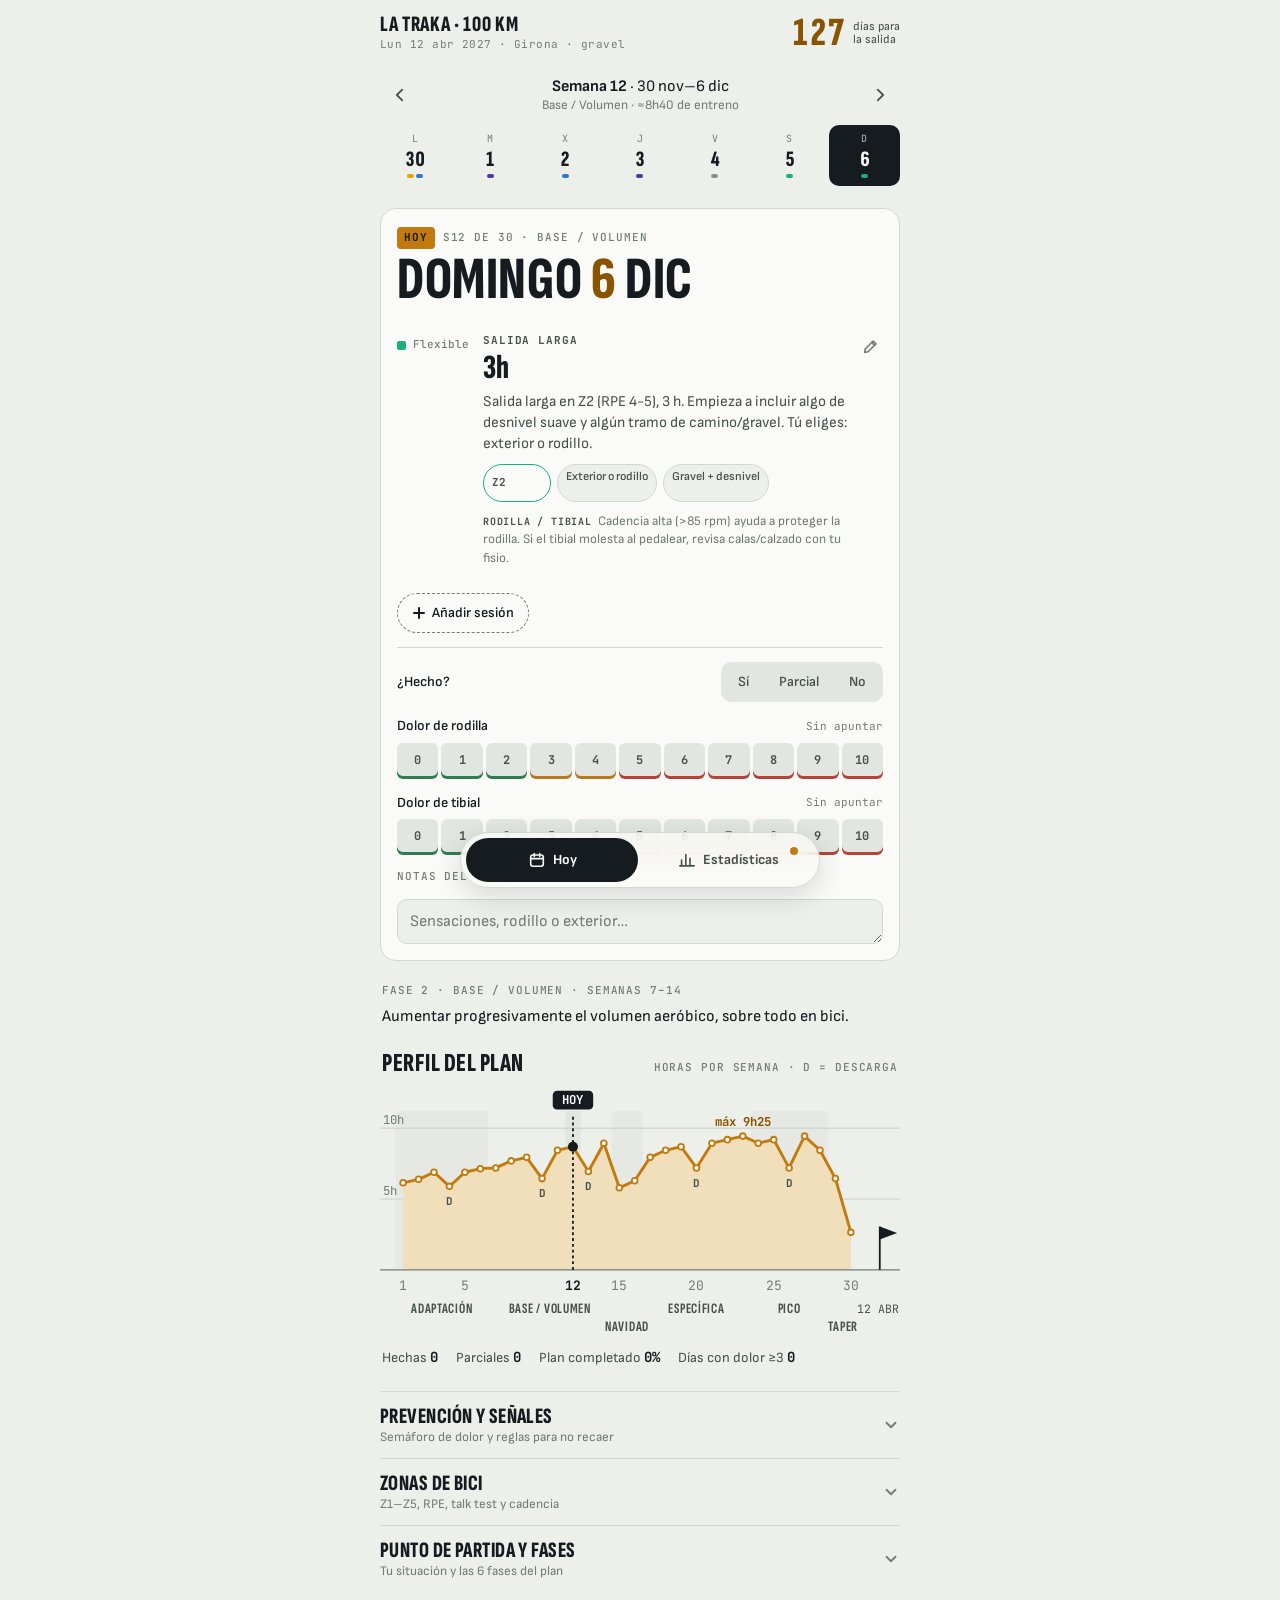
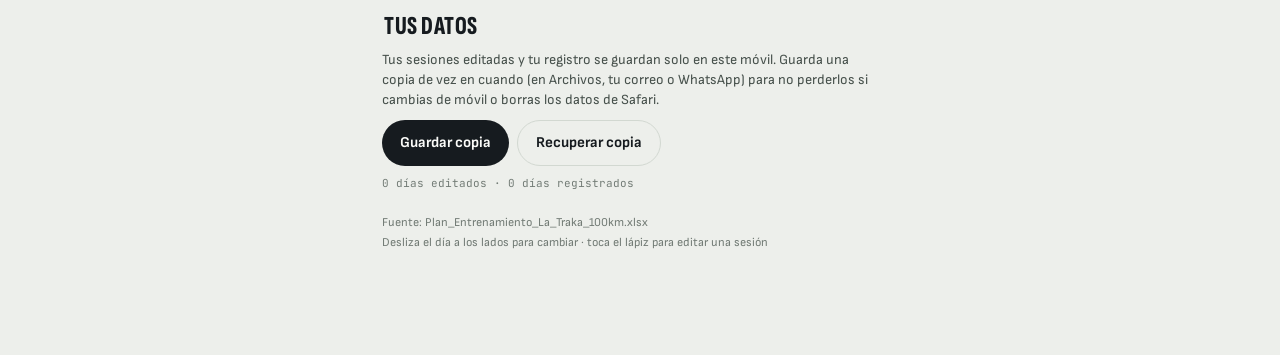
==== commit 2664d9ef: "Añade la pestaña de Estadísticas Adherencia, rachas, horas, calendario de constancia, volumen semana" ====
--- a/index.html
+++ b/index.html
@@ -30,10 +30,10 @@
   --accent-ink: #8A5300;
   --accent-soft: #F1DFBC;
   --on-ink: #FAFBF8;
-  --run: #C27A0E;
-  --gym: #5B4F99;
-  --swim: #1D6E8E;
-  --bike: #3C7B50;
+  --run: #EDA100;
+  --gym: #4A3AA7;
+  --swim: #2A78D6;
+  --bike: #1BAF7A;
   --rest: #8B928C;
   --ok: #2F7D4F;
   --part: #B7791F;
@@ -52,7 +52,7 @@
     --ground: #0F1215; --surface: #171B1F; --sunken: #0B0D10; --band: #13171A; --line: #2A3036;
     --ink: #ECEAE3; --ink-2: #B5BBB6; --ink-3: #858C87;
     --accent: #F2AA3C; --accent-ink: #F5B95C; --accent-soft: #3A2C14; --on-ink: #0F1215;
-    --run: #F2AA3C; --gym: #A99DEB; --swim: #5CB8D9; --bike: #7BC792; --rest: #7E8680;
+    --run: #C98500; --gym: #9085E9; --swim: #3987E5; --bike: #199E70; --rest: #7E8680;
     --ok: #6CC592; --part: #F2AA3C; --no: #EE7B70; --on-ok: #0F1215; --on-part: #0F1215; --on-no: #0F1215; --focus: #5CB8D9;
     color-scheme: dark;
   }
@@ -61,7 +61,7 @@
   --ground: #0F1215; --surface: #171B1F; --sunken: #0B0D10; --band: #13171A; --line: #2A3036;
   --ink: #ECEAE3; --ink-2: #B5BBB6; --ink-3: #858C87;
   --accent: #F2AA3C; --accent-ink: #F5B95C; --accent-soft: #3A2C14; --on-ink: #0F1215;
-  --run: #F2AA3C; --gym: #A99DEB; --swim: #5CB8D9; --bike: #7BC792; --rest: #7E8680;
+  --run: #C98500; --gym: #9085E9; --swim: #3987E5; --bike: #199E70; --rest: #7E8680;
   --ok: #6CC592; --part: #F2AA3C; --no: #EE7B70; --on-ok: #0F1215; --on-part: #0F1215; --on-no: #0F1215; --focus: #5CB8D9;
   color-scheme: dark;
 }
@@ -77,12 +77,12 @@
   font-size: 16px;
   line-height: 1.45;
   padding-inline: 16px;
-  padding-block: 14px 48px;
+  padding-block: 14px 104px;
   -webkit-font-smoothing: antialiased;
   -webkit-tap-highlight-color: transparent;
 }
 @supports (padding: env(safe-area-inset-top)) {
-  body { padding-block: calc(14px + env(safe-area-inset-top)) calc(48px + env(safe-area-inset-bottom)); }
+  body { padding-block: calc(14px + env(safe-area-inset-top)) calc(104px + env(safe-area-inset-bottom)); }
 }
 button { font: inherit; color: inherit; background: none; border: 0; padding: 0; cursor: pointer; touch-action: manipulation; }
 :focus-visible { outline: 2px solid var(--focus); outline-offset: 2px; border-radius: 6px; }
@@ -153,7 +153,7 @@
 .tags { display: flex; flex-wrap: wrap; gap: 6px; margin-top: 8px; }
 .tag { font-size: 12px; font-weight: 600; padding: 3px 8px; border-radius: 999px; border: 1px solid var(--line); color: var(--ink-2); background: var(--ground); }
 .tag.opt { border-style: dashed; background: transparent; }
-.tag.zone { font-family: var(--mono); font-size: 11px; font-weight: 700; color: var(--ck); border-color: currentColor; background: transparent; }
+.tag.zone { font-family: var(--mono); font-size: 11px; font-weight: 700; color: var(--ink-2); border-color: var(--c); background: transparent; }
 .s-note { margin: 8px 0 0; font-size: 13px; line-height: 1.4; color: var(--ink-3); }
 .s-note b { font-family: var(--mono); font-size: 10px; font-weight: 700; letter-spacing: .08em; text-transform: uppercase; color: var(--ink-2); margin-right: 6px; }
 .s-edit { position: absolute; top: 4px; right: -8px; width: 42px; height: 42px; display: grid; place-items: center; color: var(--ink-3); border-radius: 50%; }
@@ -164,9 +164,9 @@
 .s--rest .s-main { color: var(--ink-3); }
 
 .k-run { --c: var(--run); --ck: var(--accent-ink); }
-.k-gym { --c: var(--gym); --ck: var(--gym); }
-.k-swim { --c: var(--swim); --ck: var(--swim); }
-.k-bike { --c: var(--bike); --ck: var(--bike); }
+.k-gym { --c: var(--gym); --ck: var(--ink-2); }
+.k-swim { --c: var(--swim); --ck: var(--ink-2); }
+.k-bike { --c: var(--bike); --ck: var(--ink-2); }
 .k-rest { --c: var(--rest); --ck: var(--ink-3); }
 .k-race { --c: var(--accent); --ck: var(--accent-ink); }
 .k-other { --c: var(--ink-3); --ck: var(--ink-2); }
@@ -298,12 +298,195 @@
 .kinds label:has(input:focus-visible) { outline: 2px solid var(--focus); outline-offset: 2px; }
 .ed-actions { display: flex; gap: 8px; flex-wrap: wrap; align-items: center; padding-top: 2px; }
 
-.toast { position: fixed; left: 50%; bottom: calc(22px + env(safe-area-inset-bottom, 0px)); transform: translateX(-50%); background: var(--ink); color: var(--on-ink); padding: 10px 16px; border-radius: 999px; font-size: 14px; font-weight: 600; z-index: 20; box-shadow: 0 4px 16px rgb(0 0 0 / .2); white-space: nowrap; }
+.toast { position: fixed; left: 50%; bottom: calc(86px + env(safe-area-inset-bottom, 0px)); transform: translateX(-50%); background: var(--ink); color: var(--on-ink); padding: 10px 16px; border-radius: 999px; font-size: 14px; font-weight: 600; z-index: 20; box-shadow: 0 4px 16px rgb(0 0 0 / .2); white-space: nowrap; }
 
 .anim { animation: rise .18s ease-out; }
 @keyframes rise { from { opacity: .4; transform: translateY(4px); } to { opacity: 1; transform: none; } }
 @media (prefers-reduced-motion: reduce) { .anim { animation: none; } .keys summary svg { transition: none; } }
 @media (max-width: 360px) { .s { grid-template-columns: 66px 1fr; } .seg button { padding: 7px 10px; } .kinds { grid-template-columns: repeat(2, 1fr); } }
+
+/* ================= Estadísticas ================= */
+[hidden] { display: none !important; }
+.view { display: grid; gap: 22px; }
+
+/* Barra de pestañas */
+.tabbar { position: fixed; left: 50%; transform: translateX(-50%); bottom: calc(12px + env(safe-area-inset-bottom, 0px)); z-index: 15; display: grid; grid-template-columns: 1fr 1fr; gap: 4px; padding: 5px; width: min(360px, calc(100vw - 32px)); border-radius: 999px; border: 1px solid var(--line); background: color-mix(in srgb, var(--surface) 78%, transparent); -webkit-backdrop-filter: saturate(1.4) blur(16px); backdrop-filter: saturate(1.4) blur(16px); box-shadow: 0 8px 28px rgb(0 0 0 / .14); }
+.tab { position: relative; display: flex; align-items: center; justify-content: center; gap: 7px; height: 44px; border-radius: 999px; font-size: 14px; font-weight: 700; color: var(--ink-2); transition: background-color .2s, color .2s; }
+.tab svg { width: 18px; height: 18px; flex: none; }
+.tab[aria-current="page"] { background: var(--ink); color: var(--on-ink); }
+.tab-new { position: absolute; top: 9px; right: 16px; width: 8px; height: 8px; border-radius: 50%; background: var(--accent); box-shadow: 0 0 0 2px var(--surface); }
+
+/* Estructura */
+.sx { display: grid; gap: 28px; position: relative; }
+.sx-head { display: grid; gap: 4px; padding-inline: 2px; }
+.sx-title { margin: 0; font-family: var(--display); font-weight: 800; font-size: clamp(42px, 13vw, 60px); line-height: .9; text-transform: uppercase; letter-spacing: .01em; }
+.sx-card { background: var(--surface); border: 1px solid var(--line); border-radius: 16px; padding: 16px; display: grid; gap: 14px; min-width: 0; }
+.sx-sec { display: grid; gap: 12px; min-width: 0; }
+.sx-sec > header { display: grid; gap: 3px; padding-inline: 2px; }
+.sx-sec h2 { margin: 0; font-family: var(--display); font-weight: 800; font-size: 26px; text-transform: uppercase; letter-spacing: .02em; line-height: 1; }
+.sx-sec > header p { margin: 0; font-size: 14px; color: var(--ink-3); }
+.sx-empty { margin: 0; font-size: 14px; color: var(--ink-3); }
+.sx-insight { margin: 0; font-size: 15px; color: var(--ink-2); }
+.sx-insight b { color: var(--ink); }
+.sx-ok { --lv: var(--ok); } .sx-warn { --lv: var(--part); } .sx-bad { --lv: var(--no); } .sx-none { --lv: var(--ink-3); }
+
+/* Hero */
+.sx-hero { display: grid; grid-template-columns: 112px 1fr; gap: 16px; align-items: center; }
+.sx-ring { width: 112px; height: 112px; display: block; }
+.sx-ring .trk { fill: none; stroke: var(--accent-soft); stroke-width: 11; }
+.sx-ring .val { fill: none; stroke: var(--accent); stroke-width: 11; stroke-linecap: round; transition: stroke-dashoffset 1s cubic-bezier(.2, .8, .2, 1); }
+.sx-ring text { fill: var(--ink); font-family: var(--display); font-weight: 800; font-size: 34px; text-anchor: middle; dominant-baseline: central; }
+.sx-hero-txt { display: grid; gap: 6px; min-width: 0; }
+.sx-hero-txt p { margin: 0; font-size: 15px; color: var(--ink-2); }
+.sx-chip { justify-self: start; display: inline-flex; align-items: center; gap: 6px; font-size: 12px; font-weight: 700; padding: 4px 10px 4px 8px; border-radius: 999px; background: var(--sunken); color: var(--ink); }
+.sx-chip i { width: 8px; height: 8px; border-radius: 50%; background: var(--lv); flex: none; }
+.sx-road { display: grid; gap: 6px; }
+.sx-road-top { display: flex; justify-content: space-between; gap: 8px; font-size: 13px; color: var(--ink-2); }
+.sx-road-top b { color: var(--ink); }
+.sx-road-bar { position: relative; height: 10px; border-radius: 999px; background: var(--sunken); overflow: hidden; }
+.sx-road-bar b { position: absolute; inset: 0 auto 0 0; border-radius: 999px; background: var(--ink); }
+.sx-road-meta { display: flex; justify-content: space-between; gap: 8px; font-family: var(--mono); font-size: 11px; color: var(--ink-3); }
+
+/* KPIs */
+.sx-kpis { display: grid; grid-template-columns: 1fr 1fr; gap: 10px; }
+.sx-kpi { background: var(--surface); border: 1px solid var(--line); border-radius: 14px; padding: 12px 12px 10px; display: grid; gap: 2px; align-content: start; min-width: 0; }
+.sx-kpi .lbl { font-size: 13px; font-weight: 600; color: var(--ink-2); }
+.sx-kpi .v { font-family: var(--display); font-weight: 800; font-size: 44px; line-height: 1; letter-spacing: .01em; white-space: nowrap; }
+.sx-kpi .v small { font-size: .45em; color: var(--ink-2); margin-left: 3px; letter-spacing: .02em; }
+.sx-kpi .sub { font-size: 12px; color: var(--ink-3); line-height: 1.35; }
+.sx-kpi .sub .sx-chip { margin-top: 4px; }
+.sx-spark { width: 100%; height: 28px; display: block; margin-top: 6px; overflow: visible; }
+.sx-spark path { fill: none; stroke: var(--ink-3); stroke-width: 1.5; stroke-linejoin: round; stroke-linecap: round; }
+.sx-spark circle { fill: var(--accent); stroke: var(--surface); stroke-width: 2; }
+
+/* SVG comunes */
+.sx-svg { display: block; width: 100%; height: auto; overflow: visible; touch-action: pan-y; }
+.sx-ax { fill: var(--ink-3); font-family: var(--mono); font-size: 9px; font-variant-numeric: tabular-nums; }
+.sx-ax.is-now { fill: var(--ink); font-weight: 700; }
+.sx-grid { stroke: var(--line); stroke-width: 1; }
+.sx-base { stroke: var(--ink-3); stroke-width: 1; }
+.sx-kf { fill: var(--c); }
+.sx-plan { fill: var(--sunken); }
+.sx-acc { fill: var(--accent); }
+.sx-lbl { fill: var(--ink); font-family: var(--mono); font-size: 9.5px; font-weight: 700; text-anchor: middle; }
+.sx-hit { fill: transparent; cursor: pointer; outline: none; }
+.sx-svg[data-hot] .sx-col:not(.hot) { opacity: .45; }
+.sx-col { transition: opacity .15s; }
+.sx-hit:focus-visible { fill: var(--focus); fill-opacity: .12; }
+
+/* Calendario de constancia */
+.sx-heat-wrap { overflow-x: auto; padding: 4px 4px 2px; margin-inline: -4px; scrollbar-width: none; }
+.sx-heat-wrap::-webkit-scrollbar { display: none; }
+.st-done { fill: var(--ok); }
+.st-part { fill: var(--part); }
+.st-no { fill: var(--no); }
+.st-miss { fill: var(--ink-3); fill-opacity: .38; }
+.st-rest, .st-next { fill: var(--sunken); }
+.st-race { fill: var(--ink); }
+.st-dot { fill: var(--ink-3); pointer-events: none; }
+.st-today { fill: none; stroke: var(--ink); stroke-width: 2; pointer-events: none; }
+.sx-heat .sx-hit:focus-visible { fill: none; stroke: var(--focus); stroke-width: 2; }
+
+/* Leyenda */
+.sx-legend { display: flex; flex-wrap: wrap; gap: 6px 14px; font-size: 12px; color: var(--ink-2); padding-inline: 2px; }
+.sx-legend span { display: inline-flex; align-items: center; gap: 6px; }
+.sx-legend i { width: 10px; height: 10px; border-radius: 3px; background: var(--c); flex: none; position: relative; }
+.sx-legend i.line { width: 14px; height: 2px; border-radius: 1px; }
+.sx-legend i.dot { border-radius: 50%; }
+.sx-legend i.ring { background: none; box-shadow: inset 0 0 0 2px var(--ink); }
+.sx-legend i.restdot::after { content: ""; position: absolute; inset: 3.5px; border-radius: 50%; background: var(--ink-3); }
+
+/* Reparto */
+.sx-split { display: flex; gap: 2px; height: 14px; border-radius: 999px; overflow: hidden; }
+.sx-split span { background: var(--c); min-width: 4px; }
+.sx-rows { display: grid; }
+.sx-row { display: grid; grid-template-columns: 10px 1fr auto; gap: 6px 10px; align-items: center; padding-block: 10px; border-top: 1px solid var(--line); }
+.sx-row:first-child { border-top: 0; padding-top: 2px; }
+.sx-row > i { width: 10px; height: 10px; border-radius: 3px; background: var(--c); }
+.sx-row .nm { font-weight: 600; font-size: 15px; }
+.sx-row .val { font-family: var(--mono); font-size: 12px; color: var(--ink-2); font-variant-numeric: tabular-nums; text-align: right; }
+.sx-meter { grid-column: 2 / -1; height: 6px; border-radius: 999px; background: color-mix(in srgb, var(--c) 20%, var(--surface)); overflow: hidden; }
+.sx-meter b { display: block; height: 100%; border-radius: 999px; background: var(--c); }
+
+/* Sensaciones */
+.sx-bandz-g { fill: var(--ok); fill-opacity: .09; }
+.sx-bandz-a { fill: var(--part); fill-opacity: .12; }
+.sx-bandz-r { fill: var(--no); fill-opacity: .09; }
+.sx-dot { stroke: var(--surface); stroke-width: 2; }
+.sx-dot.de { fill: var(--ink-3); }
+.sx-dot.lv-g { fill: var(--ok); } .sx-dot.lv-a { fill: var(--part); } .sx-dot.lv-r { fill: var(--no); }
+.sx-line { fill: none; stroke: var(--accent); stroke-width: 2; stroke-linejoin: round; stroke-linecap: round; }
+.sx-line.de { stroke: var(--ink-3); stroke-width: 1.5; }
+.sx-cross { stroke: var(--ink-3); stroke-width: 1; pointer-events: none; }
+.sx-mini-h { display: flex; justify-content: space-between; align-items: center; gap: 8px; font-size: 14px; font-weight: 600; }
+.sx-pair { display: grid; gap: 16px; }
+
+/* Listas: récords y notas */
+.sx-list { display: grid; }
+.sx-li { display: flex; justify-content: space-between; align-items: center; gap: 12px; padding-block: 11px; border-top: 1px solid var(--line); }
+.sx-li:first-child { border-top: 0; padding-top: 2px; }
+.sx-li .k { font-size: 15px; min-width: 0; }
+.sx-li .k small { display: block; font-size: 12px; color: var(--ink-3); margin-top: 1px; }
+.sx-li .v { font-family: var(--display); font-weight: 800; font-size: 28px; line-height: 1; white-space: nowrap; }
+.sx-note { display: grid; gap: 4px; padding-block: 11px; border-top: 1px solid var(--line); text-align: left; width: 100%; }
+.sx-note:first-child { border-top: 0; padding-top: 2px; }
+.sx-note .d { display: flex; gap: 8px; align-items: center; flex-wrap: wrap; font-family: var(--mono); font-size: 11px; letter-spacing: .06em; text-transform: uppercase; color: var(--ink-3); }
+.sx-note p { margin: 0; font-size: 15px; line-height: 1.45; white-space: pre-line; color: var(--ink); }
+.sx-tag { font-family: var(--body); font-size: 11px; font-weight: 700; letter-spacing: 0; text-transform: none; padding: 2px 7px; border-radius: 999px; background: var(--sunken); color: var(--ink-2); display: inline-flex; align-items: center; gap: 5px; }
+.sx-tag i { width: 7px; height: 7px; border-radius: 50%; background: var(--lv); }
+
+/* Logros */
+.sx-badges { display: grid; grid-template-columns: 1fr 1fr; gap: 8px; }
+.sx-badge { display: grid; grid-template-columns: 36px 1fr; gap: 10px; align-items: center; padding: 10px; border-radius: 12px; background: var(--surface); border: 1px solid var(--line); min-width: 0; }
+.sx-badge .ic { width: 36px; height: 36px; border-radius: 50%; display: grid; place-items: center; background: var(--sunken); color: var(--ink-3); }
+.sx-badge .ic svg { width: 16px; height: 16px; }
+.sx-badge.on { border-color: color-mix(in srgb, var(--accent) 55%, var(--line)); }
+.sx-badge.on .ic { background: var(--accent); color: #161B1F; }
+.sx-badge b { display: block; font-size: 14px; line-height: 1.2; }
+.sx-badge:not(.on) b { color: var(--ink-2); }
+.sx-badge small { display: block; font-size: 12px; color: var(--ink-3); line-height: 1.3; margin-top: 2px; }
+.sx-badge .prog { display: block; height: 4px; border-radius: 999px; background: var(--sunken); margin-top: 6px; overflow: hidden; }
+.sx-badge .prog b { height: 100%; border-radius: 999px; background: var(--ink-3); }
+
+/* Tooltip */
+.sx-tip { position: absolute; z-index: 12; min-width: 160px; max-width: 250px; padding: 10px 12px; border-radius: 12px; background: var(--ink); color: var(--on-ink); box-shadow: 0 10px 28px rgb(0 0 0 / .28); font-size: 13px; line-height: 1.35; }
+.sx-tip .t { font-size: 12px; opacity: .72; margin-bottom: 5px; }
+.sx-tip .r { display: grid; grid-template-columns: 14px auto 1fr; gap: 8px; align-items: center; padding-block: 1px; }
+.sx-tip .r i { height: 2px; width: 14px; border-radius: 1px; background: var(--c, currentColor); }
+.sx-tip .r b { font-family: var(--mono); font-weight: 700; font-variant-numeric: tabular-nums; }
+.sx-tip .r span { opacity: .8; }
+.sx-tip .note { margin-top: 5px; opacity: .85; }
+.sx-tip button { margin-top: 8px; font-size: 13px; font-weight: 700; text-decoration: underline; text-underline-offset: 3px; color: inherit; padding: 2px 0; }
+
+/* Tabla (vista accesible) */
+.sx-table summary { cursor: pointer; font-size: 13px; font-weight: 600; color: var(--accent-ink); padding-block: 4px; list-style: none; }
+.sx-table summary::-webkit-details-marker { display: none; }
+.sx-tbl { overflow-x: auto; margin-top: 6px; }
+.sx-tbl table { border-collapse: collapse; width: 100%; font-size: 13px; font-variant-numeric: tabular-nums; }
+.sx-tbl th, .sx-tbl td { text-align: right; padding: 6px 8px; border-bottom: 1px solid var(--line); white-space: nowrap; }
+.sx-tbl th:first-child, .sx-tbl td:first-child { text-align: left; padding-left: 0; }
+.sx-tbl th { font-family: var(--mono); font-size: 10px; letter-spacing: .06em; text-transform: uppercase; color: var(--ink-3); font-weight: 500; }
+
+/* Movimiento al abrir la pestaña */
+.sx-go .grow { animation: sxGrow .6s cubic-bezier(.2, .8, .2, 1) both; animation-delay: calc(var(--i, 0) * 22ms); transform-box: fill-box; transform-origin: 50% 100%; }
+.sx-go .growx { animation: sxGrowX .7s cubic-bezier(.2, .8, .2, 1) both; transform-origin: 0 50%; }
+.sx-go .pop { animation: sxPop .38s cubic-bezier(.2, .8, .2, 1) both; animation-delay: calc(var(--i, 0) * 16ms); transform-box: fill-box; transform-origin: center; }
+.sx-go .rise { animation: sxRise .45s cubic-bezier(.2, .8, .2, 1) both; animation-delay: calc(var(--i, 0) * 40ms); }
+@keyframes sxGrow { from { transform: scaleY(0); } }
+@keyframes sxGrowX { from { transform: scaleX(0); } }
+@keyframes sxPop { from { transform: scale(.35); opacity: .35; } }
+@keyframes sxRise { from { transform: translateY(8px); opacity: .5; } }
+@media (prefers-reduced-motion: reduce) {
+  .sx-go .grow, .sx-go .growx, .sx-go .pop, .sx-go .rise { animation: none; }
+  .sx-ring .val, .tab { transition: none; }
+}
+@media (max-width: 360px) { .sx-badges { grid-template-columns: 1fr; } .sx-hero { grid-template-columns: 96px 1fr; } .sx-ring { width: 96px; height: 96px; } .sx-kpi .v { font-size: 38px; } }
+.sx-sm { display: block; font-size: 12px; font-weight: 400; color: var(--ink-3); margin-top: 1px; }
+.sx-vh { position: absolute; width: 1px; height: 1px; overflow: hidden; clip: rect(0 0 0 0); white-space: nowrap; }
+.sx-badge { position: relative; }
+.sx-cross { opacity: 0; }
+.sx-col.hot .sx-cross { opacity: 1; }
+.sx-svg.no-dim[data-hot] .sx-col:not(.hot) { opacity: 1; }
 </style>
 </head>
 <body>
@@ -319,6 +502,7 @@
     </div>
   </header>
 
+  <div class="view" id="viewHoy">
   <nav class="week" aria-label="Semana">
     <div class="week-bar">
       <button class="nav-btn" id="prevWeek" aria-label="Semana anterior"><svg viewBox="0 0 20 20" fill="none" stroke="currentColor" stroke-width="2" stroke-linecap="round" stroke-linejoin="round"><path d="M12.5 4 6.5 10l6 6"/></svg></button>
@@ -406,7 +590,30 @@
     <span>Fuente: Plan_Entrenamiento_La_Traka_100km.xlsx</span>
     <span>Desliza el día a los lados para cambiar · toca el lápiz para editar una sesión</span>
   </footer>
+  </div>
+
+  <div class="view" id="viewStats" hidden>
+    <section class="sx" id="sx" aria-label="Estadísticas">
+      <div class="sx-head"><span class="eyebrow" id="sxSub"></span><h1 class="sx-title">Estadísticas</h1></div>
+      <div class="sx-card rise" id="sxHero"></div>
+      <div class="sx-kpis" id="sxKpis"></div>
+      <section class="sx-sec"><header><h2>Constancia</h2><p>Cada casilla es un día del plan. Tócala para ver el detalle.</p></header><div class="sx-card"><div class="sx-heat-wrap" id="sxHeatWrap"></div><div class="sx-legend" id="sxHeatLegend"></div></div></section>
+      <section class="sx-sec"><header><h2>Volumen semanal</h2><p id="sxVolSub"></p></header><div class="sx-card"><div id="sxVol"></div><div class="sx-legend" id="sxVolLegend"></div><details class="sx-table"><summary>Ver datos en tabla</summary><div class="sx-tbl" id="sxVolTbl"></div></details></div></section>
+      <section class="sx-sec"><header><h2>Reparto por disciplina</h2><p id="sxMixSub"></p></header><div class="sx-card"><div class="sx-split growx" id="sxSplit"></div><div class="sx-rows" id="sxMix"></div></div></section>
+      <section class="sx-sec"><header><h2 id="sxFeelTitle"></h2><p id="sxFeelSub"></p></header><div class="sx-card" id="sxFeel"></div></section>
+      <section class="sx-sec"><header><h2>Por día de la semana</h2><p>Qué día cumples más y cuál te cuesta</p></header><div class="sx-card"><div id="sxDow"></div><p class="sx-insight" id="sxDowTxt"></p></div></section>
+      <section class="sx-sec"><header><h2>Récords</h2></header><div class="sx-card"><div class="sx-list" id="sxRec"></div></div></section>
+      <section class="sx-sec"><header><h2>Logros</h2><p id="sxBadgeSub"></p></header><div class="sx-badges" id="sxBadges"></div></section>
+      <section class="sx-sec"><header><h2>Últimas notas</h2></header><div class="sx-card"><div class="sx-list" id="sxNotes"></div></div></section>
+      <div class="sx-tip" id="sxTip" role="status" hidden></div>
+    </section>
+  </div>
 </div>
+
+<nav class="tabbar" aria-label="Secciones">
+  <button type="button" class="tab" id="tabHoy" data-tab="hoy" aria-current="page"><svg viewBox="0 0 20 20" fill="none" stroke="currentColor" stroke-width="1.8" stroke-linecap="round" stroke-linejoin="round" aria-hidden="true"><rect x="3" y="4.5" width="14" height="12.5" rx="2.5"/><path d="M3 8.5h14M7 2.8v3.2M13 2.8v3.2"/></svg><span>Hoy</span></button>
+  <button type="button" class="tab" id="tabStats" data-tab="stats" aria-current="false"><svg viewBox="0 0 20 20" fill="none" stroke="currentColor" stroke-width="1.8" stroke-linecap="round" stroke-linejoin="round" aria-hidden="true"><path d="M4 16.5V10M8.7 16.5V4M13.3 16.5V8M18 16.5H2"/></svg><span>Estadísticas</span><i class="tab-new" id="tabNew" hidden></i></button>
+</nav>
 
 <dialog class="sheet" id="editor" aria-labelledby="edHeading">
   <form class="ed" id="edForm" method="dialog">
@@ -909,9 +1116,628 @@
 
 renderGuides();
 renderAll();
+/* ================= Estadísticas: datos propios del plan La Traka ================= */
+const SXA = {
+  weeks: 31, planWeeks: 30, volWeeks: 30,
+  race: "2027-04-12", raceLabel: "La Traka 100 km",
+  kinds: [{ k: "bike", label: "Bici" }, { k: "swim", label: "Natación" }, { k: "run", label: "Carrera a pie" }, { k: "gym", label: "Fuerza" }],
+  blocks: (d) => blocksFor(d.date),
+  name: (b) => b.title || KIND_LABEL[b.k] || "Sesión",
+  weekRange: (n) => fmtRange(WEEKS[n - 1].ini, WEEKS[n - 1].fin),
+  hasFeel: (rec) => rec.rodilla != null || rec.tibial != null,
+  feelRows: (rec) => [["rodilla", "Rodilla"], ["tibial", "Tibial"]].filter(([f]) => rec[f] != null).map(([f, l]) => ({ v: String(rec[f]), l: `${l} · ${sxLvName[sxLv(rec[f])]}` })),
+  noteChips: (rec) => [["rodilla", "Rodilla"], ["tibial", "Tibial"]].filter(([f]) => rec[f] != null).map(([f, l]) => `<span class="sx-tag ${sxLvCls[sxLv(rec[f])]}"><i></i>${l} ${rec[f]}</span>`).join(""),
+  renderFeel: (C) => sxRenderPain(C),
+  feelKpi(C) {
+    const g = Math.min(3, sxGreenWeeks(C, "tibial"));
+    const last = [...C.days].reverse().find((x) => x.rec.tibial != null);
+    const chip = last ? `<span class="sx-chip ${sxLvCls[sxLv(last.rec.tibial)]}"><i></i>Último: ${last.rec.tibial} · ${sxLvName[sxLv(last.rec.tibial)]}</span>` : "";
+    return {
+      lbl: "Tibial en verde",
+      v: `<span data-to="${g}">${g}</span><small>de 3 sem.</small>`,
+      sub: `${g >= 3 ? "Ya puedes subir la carrera a pie" : "Semanas seguidas para subir la carrera a pie"}${chip ? "<br>" + chip : ""}`,
+    };
+  },
+  records(C) {
+    const nut = C.days.filter((x) => x.bl.some((b) => (b.tags || []).includes("Nutrición")));
+    const desc = C.weeks.filter((w) => WEEKS[w.n - 1] && WEEKS[w.n - 1].descarga && w.n < C.nowW);
+    const descOk = desc.filter((w) => w.due && w.score / w.due >= 0.75).length;
+    const escritos = Object.values(cambios).reduce((a, bs) => a + bs.filter((b) => b.w).length, 0);
+    return [
+      { k: "Salidas con nutrición de carrera", s: "Las del plan en las que ensayas geles y bebida", v: `${nut.filter((x) => x.f === 1).length}/${nut.length}` },
+      { k: "Semanas de descarga cumplidas", s: "De las ya pasadas (4, 10, 13, 20 y 26)", v: desc.length ? `${descOk}/${desc.length}` : "—" },
+      { k: "Entrenos concretos escritos", s: "Sesiones con tu entreno detallado", v: String(escritos) },
+    ];
+  },
+  badges(C) {
+    const doneBike = (min) => C.days.some((x) => x.f === 1 && x.bl.some((b, i) => b.k === "bike" && x.mins[i] >= min));
+    const g = sxGreenWeeks(C, "tibial");
+    return [
+      { t: "Tres horas de gravel", d: "Primera salida de 3 h o más", on: doneBike(180) },
+      { t: "Cuatro horas", d: "Una salida de 4 h o más", on: doneBike(240) },
+      { t: "Gasolina probada", d: "Primera salida con nutrición de carrera", on: C.days.some((x) => x.f === 1 && x.bl.some((b) => (b.tags || []).includes("Nutrición"))) },
+      { t: "Tibial en verde", d: "3 semanas seguidas en verde (0–2)", on: g >= 3, prog: [Math.min(g, 3), 3] },
+      { t: "Tu propio plan", d: "Tu primer entreno concreto escrito", on: Object.values(cambios).some((bs) => bs.some((b) => b.w)) },
+      { t: "Meta en La Traka", d: "12 de abril terminado", on: C.days[IDX.get("2027-04-12")].f === 1 },
+    ];
+  },
+};
+
+/* ================= Estadísticas: datos ================= */
+const SX_DOWS = ["Lunes", "Martes", "Miércoles", "Jueves", "Viernes", "Sábado", "Domingo"];
+const sxReduce = () => !!(window.matchMedia && matchMedia("(prefers-reduced-motion: reduce)").matches);
+const sxDay = (iso) => DAYS[IDX.get(iso)];
+function sxH(min) {
+  const m = Math.round((min || 0) / 5) * 5;
+  if (m < 60) return `${m}'`;
+  return `${Math.floor(m / 60)}h${m % 60 ? String(m % 60).padStart(2, "0") : ""}`;
+}
+function sxDate(iso, withDow = true) {
+  const d = sxDay(iso), [, m, dd] = iso.split("-").map(Number);
+  return `${withDow && d ? d.dow.slice(0, 3).toLowerCase() + " " : ""}${dd} ${MONTHS[m - 1]}`;
+}
+const sxNum = (v, dec = 1) => v.toFixed(dec).replace(".", ",");
+
+// Minutos estimados de una sesión a partir de su duración escrita
+function sxMin(b) {
+  if (!b || b.k === "rest" || b.k === "race") return 0;
+  const raw = String(b.d || "").toLowerCase().replace(/~/g, "").trim();
+  if (raw) {
+    const mt = raw.match(/^(\d{1,2}(?:\.\d{3})+|\d+)\s*(?:[–-]\s*(\d{1,2}(?:\.\d{3})+|\d+))?\s*m$/);
+    if (mt) {
+      const a = +mt[1].replace(/\./g, ""), c = mt[2] ? +mt[2].replace(/\./g, "") : a;
+      return Math.round(((a + c) / 2 / 100) * 2.15);
+    }
+    const vals = raw.split(/\s*[–-]\s*/).map((p) => {
+      const h = p.match(/(\d+)\s*h\s*(\d+)?/);
+      if (h) return +h[1] * 60 + (+h[2] || 0);
+      const m = p.match(/(\d+)/);
+      return m ? +m[1] : null;
+    }).filter((v) => v > 0);
+    if (vals.length) return Math.round(vals.reduce((a, v) => a + v, 0) / vals.length);
+  }
+  return ["gym", "crossfit", "swim"].includes(b.k) ? 60 : 0;
+}
+
+function sxBuild() {
+  const today = todayISO;
+  const kindKeys = SXA.kinds.map((k) => k.k);
+  const kindOf = (k) => (kindKeys.includes(k) ? k : "other");
+  const nowIdx = IDX.has(today) ? IDX.get(today) : today < DAYS[0].date ? -1 : DAYS.length - 1;
+  const nowW = nowIdx >= 0 ? DAYS[nowIdx].w : 0;
+  const weeks = Array.from({ length: SXA.weeks }, (_, i) => ({ n: i + 1, plan: 0, done: 0, planK: {}, doneK: {}, due: 0, score: 0, trainDays: 0, fullDone: 0 }));
+  const planK = {}, dueK = {}, doneK = {};
+  const dow = SX_DOWS.map((name) => ({ name, due: 0, score: 0 }));
+  const days = DAYS.map((d) => {
+    const bl = SXA.blocks(d);
+    const rec = store[d.date] || {};
+    const train = bl.some((b) => b.k !== "rest");
+    const mins = bl.map(sxMin);
+    const plan = mins.reduce((a, m) => a + m, 0);
+    // Lo marcado en días futuros no cuenta hasta que llegue ese día
+    const f = d.date > today ? 0 : rec.hecho === "Sí" ? 1 : rec.hecho === "Parcial" ? 0.5 : 0;
+    const past = d.date < today, isToday = d.date === today;
+    const due = train && (past || (isToday && !!rec.hecho));
+    const x = { d, date: d.date, bl, rec, train, mins, plan, f, done: plan * f, past, isToday, due, race: bl.some((b) => b.k === "race") };
+    const w = weeks[d.w - 1];
+    bl.forEach((b, i) => {
+      const k = kindOf(b.k), m = mins[i];
+      if (!m) return;
+      planK[k] = (planK[k] || 0) + m;
+      if (due) dueK[k] = (dueK[k] || 0) + m;
+      if (f) doneK[k] = (doneK[k] || 0) + m * f;
+      if (w) {
+        w.planK[k] = (w.planK[k] || 0) + m; w.plan += m;
+        if (f) { w.doneK[k] = (w.doneK[k] || 0) + m * f; w.done += m * f; }
+      }
+    });
+    if (w && train) { w.trainDays++; if (f === 1) w.fullDone++; }
+    if (w && due) { w.due++; w.score += f; }
+    if (due) { const o = dow[SX_DOWS.indexOf(d.dow)]; o.due++; o.score += f; }
+    return x;
+  });
+  const dueDays = days.filter((x) => x.due);
+  const score = dueDays.reduce((a, x) => a + x.f, 0);
+  let run = 0, best = 0;
+  days.forEach((x) => {
+    if (!x.train || x.date > today) return;
+    if (x.f > 0) { run++; best = Math.max(best, run); }
+    else if (!x.isToday) run = 0;
+  });
+  const sessPlan = dueDays.reduce((a, x) => a + x.bl.filter((b) => b.k !== "rest").length, 0);
+  const sessDone = dueDays.filter((x) => x.f === 1).reduce((a, x) => a + x.bl.filter((b) => b.k !== "rest").length, 0);
+  const logged = days.filter((x) => x.rec && (x.rec.hecho || x.rec.notas || SXA.hasFeel(x.rec)));
+  return {
+    today, nowIdx, nowW, days, weeks, dow, planK, dueK, doneK, kindOf,
+    dueCount: dueDays.length, score, pct: dueDays.length ? score / dueDays.length : null,
+    streak: run, best, sessPlan, sessDone,
+    doneMin: days.reduce((a, x) => a + x.done, 0),
+    dueMin: dueDays.reduce((a, x) => a + x.plan, 0),
+    logged,
+  };
+}
+
+/* ================= Tooltip ================= */
+const SXT = new Map();
+let sxTipSeq = 0, sxTipEl = null;
+function sxTip(data) { const id = "t" + ++sxTipSeq; SXT.set(id, data); return id; }
+function sxTipHide() {
+  $("sxTip").hidden = true; sxTipEl = null;
+  document.querySelectorAll(".sx-svg[data-hot]").forEach((s) => s.removeAttribute("data-hot"));
+  document.querySelectorAll(".sx-col.hot").forEach((g) => g.classList.remove("hot"));
+}
+function sxTipShow(el) {
+  const data = SXT.get(el.getAttribute("data-tip"));
+  if (!data) return;
+  sxTipHide();
+  sxTipEl = el;
+  const tip = $("sxTip");
+  tip.replaceChildren();
+  const add = (tag, cls, text) => { const n = document.createElement(tag); if (cls) n.className = cls; if (text != null) n.textContent = text; return n; };
+  tip.append(add("div", "t", data.title));
+  (data.rows || []).forEach((r) => {
+    const row = add("div", "r"), key = add("i");
+    if (r.c) key.style.setProperty("--c", `var(--${r.c})`); else key.style.visibility = "hidden";
+    row.append(key, add("b", null, r.v), add("span", null, r.l || ""));
+    tip.append(row);
+  });
+  if (data.note) tip.append(add("div", "note", data.note));
+  if (data.date) {
+    const btn = add("button", null, "Abrir este día");
+    btn.type = "button";
+    btn.addEventListener("click", () => { sxShow("hoy"); go(data.date, false); });
+    tip.append(btn);
+  }
+  tip.hidden = false;
+  const host = $("sx").getBoundingClientRect(), r = el.getBoundingClientRect();
+  const w = tip.offsetWidth, h = tip.offsetHeight;
+  const x = Math.max(0, Math.min(r.left + r.width / 2 - host.left - w / 2, host.width - w));
+  const y = r.top - h - 10 > 8 ? r.top - host.top - h - 10 : r.bottom - host.top + 10;
+  tip.style.left = `${x}px`; tip.style.top = `${y}px`;
+  const svg = el.closest(".sx-svg");
+  if (svg && el.dataset.col != null) {
+    svg.setAttribute("data-hot", "");
+    svg.querySelectorAll(`.sx-col[data-col="${el.dataset.col}"]`).forEach((g) => g.classList.add("hot"));
+  }
+}
+
+/* ================= Pestañas y animación ================= */
+function sxCountAll(root) {
+  root.querySelectorAll("[data-to]").forEach((el) => {
+    const to = +el.dataset.to, fmt = el.dataset.fmt;
+    const f = (v) => fmt === "h" ? sxH(v) : fmt === "pct" ? `${Math.round(v)}%` : fmt === "1" ? sxNum(v) : String(Math.round(v));
+    el.textContent = f(to);
+    if (sxReduce() || !to) return;
+    const t0 = performance.now(), dur = 800;
+    const step = (t) => {
+      const p = Math.min(1, (t - t0) / dur);
+      el.textContent = f(to * (1 - Math.pow(1 - p, 3)));
+      if (p < 1) requestAnimationFrame(step);
+    };
+    requestAnimationFrame(step);
+  });
+}
+let sxGoTimer;
+function sxShow(tab) {
+  const stats = tab === "stats";
+  $("viewHoy").hidden = stats;
+  $("viewStats").hidden = !stats;
+  $("tabHoy").setAttribute("aria-current", stats ? "false" : "page");
+  $("tabStats").setAttribute("aria-current", stats ? "page" : "false");
+  sxTipHide();
+  try { history.replaceState(null, "", stats ? "#estadisticas" : location.pathname + location.search); } catch (e) {}
+  window.scrollTo(0, 0);
+  if (!stats) return;
+  try { localStorage.setItem("sx-visto", "1"); } catch (e) {}
+  $("tabNew").hidden = true;
+  const root = $("sx");
+  root.classList.remove("sx-go");
+  sxRender();
+  void root.offsetWidth;
+  root.classList.add("sx-go");
+  clearTimeout(sxGoTimer);
+  sxGoTimer = setTimeout(() => root.classList.remove("sx-go"), 2000);
+}
+
+/* ================= Cabecera, anillo y KPIs ================= */
+function sxRenderHero(C) {
+  const w = C.nowW ? `Semana ${Math.min(C.nowW, SXA.weeks)} de ${SXA.planWeeks}` : "Antes de empezar";
+  $("sxSub").textContent = `${w} · ${SXA.raceLabel}`;
+  const pct = C.pct == null ? null : Math.round(C.pct * 100);
+  const R = 50, L = 2 * Math.PI * R;
+  const state = pct == null ? ["sx-none", "Aún sin datos"] : pct >= 85 ? ["sx-ok", "Clavando el plan"] : pct >= 65 ? ["sx-warn", "Buen ritmo, sin despistes"] : ["sx-bad", "Toca retomar el hilo"];
+  const doneDays = C.days.filter((x) => x.due && x.f > 0).length;
+  const text = C.dueCount
+    ? `Has cumplido <b>${sxNum(C.score, C.score % 1 ? 1 : 0)}</b> de <b>${C.dueCount}</b> ${C.dueCount === 1 ? "día" : "días"} de entreno que llevas de plan (parciales cuentan la mitad).`
+    : "Cuando marques tus sesiones como hechas en <b>Hoy</b>, aquí verás cómo vas.";
+  const total = DAYS.length, dayN = Math.max(0, C.nowIdx + 1);
+  const toRace = Math.max(0, dayDiff(C.today, SXA.race));
+  $("sxHero").innerHTML =
+    `<div class="sx-hero">
+      <svg class="sx-ring" viewBox="0 0 120 120" role="img" aria-label="Adherencia ${pct == null ? "sin datos" : pct + "%"}">
+        <circle class="trk" cx="60" cy="60" r="${R}"/>
+        <circle class="val" id="sxRingVal" cx="60" cy="60" r="${R}" transform="rotate(-90 60 60)" stroke-dasharray="${L.toFixed(1)}" stroke-dashoffset="${L.toFixed(1)}" ${pct == null ? 'visibility="hidden"' : ""}/>
+        <text x="60" y="61" ${pct == null ? "" : `data-to="${pct}" data-fmt="pct"`}>${pct == null ? "—" : pct + "%"}</text>
+      </svg>
+      <div class="sx-hero-txt">
+        <span class="eyebrow">Adherencia hasta hoy</span>
+        <p>${text}</p>
+        <span class="sx-chip ${state[0]}"><i></i>${state[1]}</span>
+      </div>
+    </div>
+    <div class="sx-road">
+      <div class="sx-road-top"><span>Día <b>${dayN}</b> de ${total}</span><span><b>${toRace}</b> días para la salida</span></div>
+      <div class="sx-road-bar" role="img" aria-label="Plan recorrido ${Math.round((dayN / total) * 100)}%"><b class="growx" style="width:${((dayN / total) * 100).toFixed(1)}%"></b></div>
+      <div class="sx-road-meta"><span>${sxDate(DAYS[0].date, false)}</span><span>${Math.round((dayN / total) * 100)}% del plan recorrido</span><span>${sxDate(SXA.race, false)}</span></div>
+    </div>`;
+  if (pct != null) {
+    const target = (L * (1 - Math.min(1, pct / 100))).toFixed(1);
+    const ring = $("sxRingVal");
+    if (sxReduce()) ring.setAttribute("stroke-dashoffset", target);
+    else requestAnimationFrame(() => requestAnimationFrame(() => ring.setAttribute("stroke-dashoffset", target)));
+  }
+}
+
+function sxSpark(values) {
+  if (values.length < 2) return "";
+  const W = 140, H = 28, max = Math.max(...values, 1);
+  const pts = values.map((v, i) => [(i / (values.length - 1)) * W, H - 3 - (v / max) * (H - 6)]);
+  const last = pts[pts.length - 1];
+  return `<svg class="sx-spark" viewBox="0 0 ${W} ${H}" preserveAspectRatio="none" aria-hidden="true"><path d="${pts.map((p, i) => `${i ? "L" : "M"}${p[0].toFixed(1)},${p[1].toFixed(1)}`).join("")}" vector-effect="non-scaling-stroke"/><circle cx="${last[0]}" cy="${last[1]}" r="3.5" vector-effect="non-scaling-stroke"/></svg>`;
+}
+
+function sxRenderKpis(C) {
+  const weeksSoFar = C.weeks.slice(0, Math.max(1, Math.min(C.nowW, SXA.volWeeks)));
+  const tiles = [
+    { lbl: "Racha actual", v: `<span data-to="${C.streak}">${C.streak}</span><small>${C.streak === 1 ? "día" : "días"}</small>`, sub: `Días de entreno seguidos cumplidos · mejor: <b>${C.best}</b>` },
+    { lbl: "Horas hechas", v: `<span data-to="${Math.round(C.doneMin)}" data-fmt="h">${sxH(C.doneMin)}</span>`, sub: `de ${sxH(C.dueMin)} planificadas hasta hoy`, spark: sxSpark(weeksSoFar.map((w) => w.done)) },
+    { lbl: "Sesiones hechas", v: `<span data-to="${C.sessDone}">${C.sessDone}</span><small>de ${C.sessPlan}</small>`, sub: "Sesiones de días marcados como hechos" },
+    SXA.feelKpi(C),
+  ];
+  $("sxKpis").innerHTML = tiles.map((t, i) =>
+    `<div class="sx-kpi rise" style="--i:${i}"><span class="lbl">${t.lbl}</span><span class="v">${t.v}</span><span class="sub">${t.sub}</span>${t.spark || ""}</div>`).join("");
+}
+
+/* ================= Calendario de constancia ================= */
+function sxState(x) {
+  if (x.rec.hecho === "Sí") return { k: "done", label: "Hecho" };
+  if (x.rec.hecho === "Parcial") return { k: "part", label: "Parcial" };
+  if (x.rec.hecho === "No") return { k: "no", label: "No hecho" };
+  if (x.race) return { k: "race", label: "Día de carrera" };
+  if (!x.train) return { k: "rest", label: "Descanso" };
+  if (x.isToday) return { k: "next", label: "Hoy · sin marcar" };
+  return x.past ? { k: "miss", label: "Sin marcar" } : { k: "next", label: "Próximo" };
+}
+function sxRenderHeat(C) {
+  const wrap = $("sxHeatWrap");
+  const nW = SXA.weeks, lab = 16, top = 15, gap = 3;
+  const fit = Math.floor((wrap.clientWidth - 8 - lab) / nW) - gap;
+  const cell = Math.max(18, Math.min(30, fit));
+  const W = lab + nW * (cell + gap), H = top + 7 * (cell + gap);
+  const X = (col) => lab + col * (cell + gap);
+  let s = "";
+  SX_DOWS.forEach((d, r) => {
+    s += `<text class="sx-ax" x="0" y="${top + r * (cell + gap) + cell / 2 + 3}">${LETTER[d]}</text>`;
+  });
+  for (let n = 1; n <= nW; n++) {
+    if (nW > 16 && n !== 1 && n % 5 && n !== C.nowW) continue;
+    s += `<text class="sx-ax${n === C.nowW ? " is-now" : ""}" x="${X(n - 1) + cell / 2}" y="9" text-anchor="middle">${n}</text>`;
+  }
+  C.days.forEach((x) => {
+    const col = x.d.w - 1, row = SX_DOWS.indexOf(x.d.dow);
+    if (col >= nW || row < 0) return;
+    const px = X(col), py = top + row * (cell + gap), rx = Math.min(5, cell / 4);
+    const st = sxState(x);
+    s += `<rect class="st-${st.k} pop" style="--i:${col}" x="${px}" y="${py}" width="${cell}" height="${cell}" rx="${rx}"/>`;
+    if (st.k === "rest") s += `<circle class="st-dot" cx="${px + cell / 2}" cy="${py + cell / 2}" r="${Math.max(1.6, cell / 10)}"/>`;
+    if (x.isToday) s += `<rect class="st-today" x="${px - 1.5}" y="${py - 1.5}" width="${cell + 3}" height="${cell + 3}" rx="${rx + 1}"/>`;
+    const sessions = x.bl.filter((b) => b.k !== "rest").map(SXA.name).join(" + ") || "Descanso";
+    const rows = [{ v: st.label }];
+    if (x.plan) rows.push({ v: sxH(x.plan), l: "planificado" });
+    rows.push(...SXA.feelRows(x.rec));
+    const id = sxTip({ title: `${sxDate(x.date)} · semana ${x.d.w}`, rows, note: sessions, date: x.date });
+    s += `<rect class="sx-hit" data-tip="${id}" tabindex="0" role="button" aria-label="${esc(sxDate(x.date))}: ${esc(st.label)}" x="${px - gap / 2}" y="${py - gap / 2}" width="${cell + gap}" height="${cell + gap}"/>`;
+  });
+  wrap.innerHTML = `<svg class="sx-svg sx-heat no-dim" width="${W}" height="${H}" viewBox="0 0 ${W} ${H}" style="width:${W}px;height:${H}px" role="group" aria-label="Calendario de constancia por días">${s}</svg>`;
+  if (C.nowW && W > wrap.clientWidth) wrap.scrollLeft = Math.max(0, X(C.nowW - 1) - wrap.clientWidth / 2);
+  const leg = [
+    ["var(--ok)", "Hecho"], ["var(--part)", "Parcial"], ["var(--no)", "No hecho"],
+    ["color-mix(in srgb, var(--ink-3) 38%, var(--surface))", "Sin marcar"],
+    ["var(--sunken)", "Descanso", "restdot"], ["var(--sunken)", "Próximo"], ["", "Hoy", "ring"], ["var(--ink)", "Carrera"],
+  ];
+  $("sxHeatLegend").innerHTML = leg.map(([c, t, cls]) => `<span><i class="${cls || ""}" style="--c:${c}"></i>${t}</span>`).join("");
+}
+
+/* ================= Volumen semanal ================= */
+function sxTopBar(x, y, w, h, cls, attrs = "") {
+  if (!(h > 0.5)) return "";
+  const r = Math.min(4, w / 2, h);
+  return `<path class="${cls}" ${attrs} d="M${x.toFixed(1)},${(y + h).toFixed(1)}V${(y + r).toFixed(1)}Q${x.toFixed(1)},${y.toFixed(1)} ${(x + r).toFixed(1)},${y.toFixed(1)}H${(x + w - r).toFixed(1)}Q${(x + w).toFixed(1)},${y.toFixed(1)} ${(x + w).toFixed(1)},${(y + r).toFixed(1)}V${(y + h).toFixed(1)}Z"/>`;
+}
+function sxKindsWith(obj) {
+  const list = SXA.kinds.filter((k) => obj[k.k] > 0);
+  if (obj.other > 0) list.push({ k: "other", label: "Otros" });
+  return list;
+}
+function sxRenderVol(C) {
+  const n = SXA.volWeeks, W = 340, H = 176, padL = 24, padR = 4, top = 16, base = 150;
+  const ws = C.weeks.slice(0, n);
+  const maxH = Math.max(2, Math.ceil(Math.max(...ws.map((w) => Math.max(w.plan, w.done))) / 60 / 2) * 2);
+  const Y = (min) => base - (min / 60 / maxH) * (base - top);
+  const slot = (W - padL - padR) / n, bw = Math.min(24, Math.max(5, slot * 0.64));
+  const step = maxH <= 6 ? 2 : maxH <= 12 ? 4 : 5;
+  let s = "";
+  for (let h = step; h <= maxH; h += step) {
+    s += `<line class="sx-grid" x1="${padL}" x2="${W}" y1="${Y(h * 60)}" y2="${Y(h * 60)}"/><text class="sx-ax" x="${padL - 5}" y="${Y(h * 60) + 3}" text-anchor="end">${h}h</text>`;
+  }
+  ws.forEach((w, i) => {
+    const cx = padL + slot * i + slot / 2, x = cx - bw / 2;
+    let g = `<g class="sx-col" data-col="${i}">`;
+    g += sxTopBar(x, Y(w.plan), bw, base - Y(w.plan), "sx-plan grow", `style="--i:${i}"`);
+    const segs = sxKindsWith(w.doneK);
+    let yCur = base;
+    segs.forEach((k, j) => {
+      const hgt = (w.doneK[k.k] / 60 / maxH) * (base - top);
+      const y0 = yCur - hgt, y1 = yCur - (j > 0 ? 2 : 0);
+      const cls = `sx-kf k-${k.k} grow`;
+      g += j === segs.length - 1 ? sxTopBar(x, y0, bw, Math.max(1, y1 - y0), cls, `style="--i:${i}"`) : `<rect class="${cls}" style="--i:${i}" x="${x.toFixed(1)}" y="${y0.toFixed(1)}" width="${bw.toFixed(1)}" height="${Math.max(1, y1 - y0).toFixed(1)}"/>`;
+      yCur = y0;
+    });
+    g += "</g>";
+    s += g;
+    if (w.n === C.nowW && w.done > 0) s += `<text class="sx-lbl" x="${cx}" y="${Y(Math.max(w.done, w.plan)) - 5}">${sxH(w.done)}</text>`;
+    const show = n <= 16 || w.n === 1 || w.n % 5 === 0 || w.n === C.nowW;
+    if (show && !(n > 16 && w.n !== C.nowW && Math.abs(w.n - C.nowW) <= 1)) s += `<text class="sx-ax${w.n === C.nowW ? " is-now" : ""}" x="${cx}" y="${base + 13}" text-anchor="middle">${w.n}</text>`;
+    const rows = sxKindsWith(w.doneK).map((k) => ({ c: k.k === "other" ? "ink-3" : k.k, v: sxH(w.doneK[k.k]), l: k.label }));
+    rows.push({ v: sxH(w.done), l: "hecho en total" }, { v: sxH(w.plan), l: "planificado" });
+    const id = sxTip({ title: `Semana ${w.n} · ${SXA.weekRange(w.n)}`, rows });
+    s += `<rect class="sx-hit" data-tip="${id}" data-col="${i}" tabindex="0" role="button" aria-label="Semana ${w.n}: ${sxH(w.done)} hechas de ${sxH(w.plan)}" x="${padL + slot * i}" y="${top - 10}" width="${slot}" height="${base - top + 24}"/>`;
+  });
+  s += `<line class="sx-base" x1="${padL}" x2="${W}" y1="${base}" y2="${base}"/>`;
+  $("sxVol").innerHTML = `<svg class="sx-svg" viewBox="0 0 ${W} ${H}" role="group" aria-label="Horas por semana: hechas y planificadas">${s}</svg>`;
+  $("sxVolSub").textContent = C.doneMin > 0 ? "Horas hechas por disciplina frente a lo planificado (gris)" : "Aún no hay horas hechas: en gris, lo que marca el plan cada semana";
+  $("sxVolLegend").innerHTML = sxKindsWith(C.planK).map((k) => `<span><i class="k-${k.k}"></i>${k.label}</span>`).join("") + `<span><i style="--c:var(--sunken)"></i>Planificado</span>`;
+  $("sxVolTbl").innerHTML = `<table><thead><tr><th>Semana</th><th>Fechas</th><th>Plan</th><th>Hecho</th><th>Cumplido</th></tr></thead><tbody>${ws.map((w) =>
+    `<tr><td>${w.n}</td><td>${esc(SXA.weekRange(w.n))}</td><td>${sxH(w.plan)}</td><td>${w.done ? sxH(w.done) : "—"}</td><td>${w.due ? Math.round((w.score / w.due) * 100) + "%" : "—"}</td></tr>`).join("")}</tbody></table>`;
+}
+
+/* ================= Reparto por disciplina ================= */
+function sxRenderMix(C) {
+  const hasDone = Object.values(C.doneK).some((v) => v > 0);
+  const src = hasDone ? C.doneK : C.planK;
+  const kinds = sxKindsWith(C.planK);
+  const total = kinds.reduce((a, k) => a + (src[k.k] || 0), 0) || 1;
+  $("sxMixSub").textContent = hasDone ? "Cómo se reparten las horas que llevas hechas" : "Cómo se reparte el plan completo (aún sin horas hechas)";
+  $("sxSplit").setAttribute("role", "img");
+  $("sxSplit").setAttribute("aria-label", kinds.map((k) => `${k.label} ${Math.round(((src[k.k] || 0) / total) * 100)}%`).join(", "));
+  $("sxSplit").innerHTML = kinds.filter((k) => src[k.k] > 0).map((k) => `<span class="k-${k.k}" style="flex:${src[k.k].toFixed(1)} 1 0"></span>`).join("");
+  $("sxMix").innerHTML = kinds.map((k) => {
+    const share = Math.round(((src[k.k] || 0) / total) * 100);
+    const due = C.dueK[k.k] || 0, done = C.doneK[k.k] || 0;
+    const comp = due ? Math.min(1, done / due) : 0;
+    const small = due ? `${sxH(done)} de ${sxH(due)} planificadas hasta hoy · ${Math.round(comp * 100)}%` : `${sxH(C.planK[k.k])} en todo el plan`;
+    return `<div class="sx-row k-${k.k}"><i></i><span class="nm">${k.label}<small class="sx-sm">${small}</small></span><span class="val">${share}%</span>` +
+      `<span class="sx-meter" role="img" aria-label="${k.label}: cumplido ${Math.round(comp * 100)}%"><b class="growx" style="width:${(comp * 100).toFixed(1)}%"></b></span></div>`;
+  }).join("");
+}
+
+/* ================= Sensaciones ================= */
+function sxTimeScale(C, idxs, padL, padR, W) {
+  const lo = Math.min(...idxs), hi = Math.max(C.nowIdx, ...idxs);
+  const span = Math.max(6, hi - lo);
+  return { lo, hi: lo + span, X: (i) => padL + ((i - lo) / span) * (W - padL - padR) };
+}
+function sxPointHits(pts, sc, top, base, W, mk) {
+  return pts.map((p, j) => {
+    const cx = sc.X(p.i);
+    const prev = j ? sc.X(pts[j - 1].i) : cx - 24, next = j < pts.length - 1 ? sc.X(pts[j + 1].i) : cx + 24;
+    const x0 = Math.max(0, (prev + cx) / 2), x1 = Math.min(W, (cx + next) / 2);
+    const wHit = Math.max(24, x1 - x0);
+    return `<g class="sx-col" data-col="${j}"><line class="sx-cross" x1="${cx}" x2="${cx}" y1="${top}" y2="${base}"/></g>` +
+      `<rect class="sx-hit" data-tip="${mk(p)}" data-col="${j}" tabindex="0" role="button" aria-label="${esc(sxDate(p.x.date))}" x="${cx - wHit / 2}" y="${top - 6}" width="${wHit}" height="${base - top + 12}"/>`;
+  }).join("");
+}
+function sxRenderRpe(C) {
+  $("sxFeelTitle").textContent = "Sensaciones";
+  $("sxFeelSub").textContent = "Esfuerzo percibido (RPE 1–10) y su media de 7 días";
+  const pts = C.days.map((x, i) => ({ x, i, v: x.rec.rpe })).filter((p) => p.v != null);
+  if (!pts.length) { $("sxFeel").innerHTML = `<p class="sx-empty">Apunta tus sensaciones (RPE) en <b>Hoy</b> y aquí verás cómo evoluciona el esfuerzo.</p>`; return; }
+  pts.forEach((p) => {
+    const win = pts.filter((q) => q.i <= p.i && q.i > p.i - 7);
+    p.avg = win.reduce((a, q) => a + q.v, 0) / win.length;
+  });
+  const W = 340, H = 168, padL = 22, padR = 10, top = 12, base = 140;
+  const sc = sxTimeScale(C, pts.map((p) => p.i), padL, padR, W);
+  const Y = (v) => base - (v / 10) * (base - top);
+  let s = "";
+  [2, 4, 6, 8, 10].forEach((v) => { s += `<line class="sx-grid" x1="${padL}" x2="${W}" y1="${Y(v)}" y2="${Y(v)}"/><text class="sx-ax" x="${padL - 5}" y="${Y(v) + 3}" text-anchor="end">${v}</text>`; });
+  s += sxPointHits(pts, sc, top, base, W, (p) => sxTip({ title: sxDate(p.x.date), rows: [{ v: String(p.v), l: "RPE del día" }, { c: "accent", v: sxNum(p.avg), l: "media 7 días" }], note: p.x.bl.filter((b) => b.k !== "rest").map(SXA.name).join(" + "), date: p.x.date }));
+  if (pts.length > 1) s += `<path class="sx-line" d="${pts.map((p, j) => `${j ? "L" : "M"}${sc.X(p.i).toFixed(1)},${Y(p.avg).toFixed(1)}`).join("")}"/>`;
+  pts.forEach((p) => { s += `<circle class="sx-dot de pop" style="--i:${Math.round(p.i / 7)}" cx="${sc.X(p.i).toFixed(1)}" cy="${Y(p.v).toFixed(1)}" r="4"/>`; });
+  const last = pts[pts.length - 1];
+  s += `<circle class="sx-dot" style="fill:var(--accent)" cx="${sc.X(last.i).toFixed(1)}" cy="${Y(last.avg).toFixed(1)}" r="4.5"/>`;
+  s += `<text class="sx-lbl" x="${Math.min(W - 12, sc.X(last.i))}" y="${Math.max(10, Y(last.avg) - 9)}">${sxNum(last.avg)}</text>`;
+  s += `<line class="sx-base" x1="${padL}" x2="${W}" y1="${base}" y2="${base}"/>`;
+  s += `<text class="sx-ax" x="${padL}" y="${base + 14}">${sxDate(DAYS[sc.lo].date, false)}</text><text class="sx-ax" x="${W}" y="${base + 14}" text-anchor="end">${sxDate(DAYS[Math.min(sc.hi, DAYS.length - 1)].date, false)}</text>`;
+  const avg = pts.reduce((a, p) => a + p.v, 0) / pts.length;
+  const hard = pts.reduce((a, p) => (p.v > a.v ? p : a));
+  $("sxFeel").innerHTML =
+    `<svg class="sx-svg no-dim" viewBox="0 0 ${W} ${H}" role="group" aria-label="Evolución del RPE">${s}</svg>` +
+    `<div class="sx-legend"><span><i class="dot" style="--c:var(--ink-3)"></i>RPE del día</span><span><i class="line" style="--c:var(--accent)"></i>Media 7 días</span></div>` +
+    `<p class="sx-insight">Media <b>${sxNum(avg)}</b> · día más duro <b>${sxDate(hard.x.date)}</b> (${hard.v}) · días a 8 o más: <b>${pts.filter((p) => p.v >= 8).length}</b></p>` +
+    `<details class="sx-table"><summary>Ver datos en tabla</summary><div class="sx-tbl"><table><thead><tr><th>Día</th><th>Sesión</th><th>RPE</th></tr></thead><tbody>${pts.map((p) => `<tr><td>${esc(sxDate(p.x.date))}</td><td>${esc(p.x.bl.filter((b) => b.k !== "rest").map(SXA.name).join(" + "))}</td><td>${p.v}</td></tr>`).join("")}</tbody></table></div></details>`;
+}
+function sxGreenWeeks(C, field) {
+  let streak = 0;
+  for (let n = 1; n <= Math.min(C.nowW, SXA.weeks); n++) {
+    const vals = C.days.filter((x) => x.d.w === n && x.rec[field] != null).map((x) => x.rec[field]);
+    if (!vals.length) { if (n < C.nowW) streak = 0; continue; }
+    streak = vals.every((v) => v <= 2) ? streak + 1 : 0;
+  }
+  return streak;
+}
+const sxLv = (v) => (v <= 2 ? "g" : v <= 4 ? "a" : "r");
+const sxLvName = { g: "Verde", a: "Ámbar", r: "Rojo" };
+const sxLvCls = { g: "sx-ok", a: "sx-warn", r: "sx-bad" };
+function sxRenderPain(C) {
+  $("sxFeelTitle").textContent = "Rodilla y tibial";
+  $("sxFeelSub").textContent = "Tu semáforo de dolor día a día (0–10)";
+  const fields = [["rodilla", "Rodilla"], ["tibial", "Tibial"]];
+  const all = C.days.map((x, i) => ({ x, i })).filter((p) => fields.some(([f]) => p.x.rec[f] != null));
+  if (!all.length) { $("sxFeel").innerHTML = `<p class="sx-empty">Apunta el dolor de rodilla y de tibial en <b>Hoy</b> y aquí verás tu semáforo semana a semana.</p>`; return; }
+  const W = 340, H = 118, padL = 22, padR = 10, top = 8, base = 96;
+  const sc = sxTimeScale(C, all.map((p) => p.i), padL, padR, W);
+  const Y = (v) => base - (v / 10) * (base - top);
+  const charts = fields.map(([f, name]) => {
+    const pts = all.filter((p) => p.x.rec[f] != null).map((p) => ({ ...p, v: p.x.rec[f] }));
+    const lastP = pts[pts.length - 1];
+    let s = `<rect class="sx-bandz-r" x="${padL}" y="${Y(10)}" width="${W - padL}" height="${Y(4.5) - Y(10)}"/><rect class="sx-bandz-a" x="${padL}" y="${Y(4.5)}" width="${W - padL}" height="${Y(2.5) - Y(4.5)}"/><rect class="sx-bandz-g" x="${padL}" y="${Y(2.5)}" width="${W - padL}" height="${base - Y(2.5)}"/>`;
+    [[0, "0"], [2.5, "3"], [4.5, "5"], [10, "10"]].forEach(([v, t]) => { s += `<text class="sx-ax" x="${padL - 5}" y="${Math.min(base, Y(v) + 3)}" text-anchor="end">${t}</text>`; });
+    if (pts.length) {
+      s += sxPointHits(pts, sc, top, base, W, (p) => sxTip({ title: sxDate(p.x.date), rows: [{ v: String(p.v), l: `${name} · ${sxLvName[sxLv(p.v)]}` }], note: p.x.bl.filter((b) => b.k !== "rest").map(SXA.name).join(" + "), date: p.x.date }));
+      if (pts.length > 1) s += `<path class="sx-line de" d="${pts.map((p, j) => `${j ? "L" : "M"}${sc.X(p.i).toFixed(1)},${Y(p.v).toFixed(1)}`).join("")}"/>`;
+      pts.forEach((p) => { s += `<circle class="sx-dot lv-${sxLv(p.v)} pop" style="--i:${Math.round(p.i / 7)}" cx="${sc.X(p.i).toFixed(1)}" cy="${Y(p.v).toFixed(1)}" r="4.5"/>`; });
+    }
+    s += `<line class="sx-base" x1="${padL}" x2="${W}" y1="${base}" y2="${base}"/>`;
+    s += `<text class="sx-ax" x="${padL}" y="${base + 14}">${sxDate(DAYS[sc.lo].date, false)}</text><text class="sx-ax" x="${W}" y="${base + 14}" text-anchor="end">${sxDate(DAYS[Math.min(sc.hi, DAYS.length - 1)].date, false)}</text>`;
+    const chip = lastP ? `<span class="sx-chip ${sxLvCls[sxLv(lastP.v)]}"><i></i>Último: ${lastP.v} · ${sxLvName[sxLv(lastP.v)]}</span>` : `<span class="sx-chip sx-none"><i></i>Sin apuntar</span>`;
+    return `<div><div class="sx-mini-h"><span>${name}</span>${chip}</div><svg class="sx-svg no-dim" viewBox="0 0 ${W} ${H}" role="group" aria-label="Dolor de ${name.toLowerCase()} por día">${s}</svg></div>`;
+  });
+  const g = sxGreenWeeks(C, "tibial");
+  const alert = all.filter((p) => fields.some(([f]) => p.x.rec[f] != null && p.x.rec[f] >= 3)).length;
+  $("sxFeel").innerHTML =
+    `<div class="sx-pair">${charts.join("")}</div>` +
+    `<div class="sx-legend"><span><i class="dot" style="--c:var(--ok)"></i>Verde 0–2</span><span><i class="dot" style="--c:var(--part)"></i>Ámbar 3–4</span><span><i class="dot" style="--c:var(--no)"></i>Rojo 5 o más</span></div>` +
+    `<p class="sx-insight">Tibial en verde <b>${Math.min(g, 3)} de 3</b> semanas seguidas${g >= 3 ? ": ya puedes subir la duración de la carrera a pie." : " antes de subir la carrera a pie."} Días con dolor 3 o más: <b>${alert}</b>.</p>` +
+    `<details class="sx-table"><summary>Ver datos en tabla</summary><div class="sx-tbl"><table><thead><tr><th>Día</th><th>Rodilla</th><th>Tibial</th></tr></thead><tbody>${all.map((p) => `<tr><td>${esc(sxDate(p.x.date))}</td><td>${p.x.rec.rodilla ?? "—"}</td><td>${p.x.rec.tibial ?? "—"}</td></tr>`).join("")}</tbody></table></div></details>`;
+}
+
+/* ================= Día de la semana ================= */
+function sxRenderDow(C) {
+  const W = 340, H = 142, top = 20, base = 118, padX = 6;
+  const slot = (W - padX * 2) / 7, bw = Math.min(24, slot * 0.5);
+  const vals = C.dow.map((o) => (o.due ? o.score / o.due : null));
+  const withData = vals.map((v, i) => ({ v, i })).filter((o) => o.v != null);
+  const best = withData.length > 1 ? withData.reduce((a, o) => (o.v > a.v ? o : a)) : null;
+  const worst = withData.length > 1 ? withData.reduce((a, o) => (o.v < a.v ? o : a)) : null;
+  let s = "";
+  C.dow.forEach((o, i) => {
+    const cx = padX + slot * i + slot / 2, x = cx - bw / 2, v = vals[i];
+    s += `<g class="sx-col" data-col="${i}">${sxTopBar(x, top, bw, base - top, "sx-plan")}`;
+    if (v) s += sxTopBar(x, base - v * (base - top), bw, v * (base - top), "sx-acc grow", `style="--i:${i}"`);
+    s += "</g>";
+    if (v != null && ((best && i === best.i) || (worst && i === worst.i && worst.v !== best.v))) s += `<text class="sx-lbl" x="${cx}" y="${top - 6}">${Math.round(v * 100)}%</text>`;
+    s += `<text class="sx-ax${SX_DOWS[i] === (sxDay(C.today) || {}).dow ? " is-now" : ""}" x="${cx}" y="${base + 15}" text-anchor="middle">${LETTER[o.name]}</text>`;
+    const id = sxTip({ title: o.name, rows: v == null ? [{ v: "—", l: "sin días de entreno aún" }] : [{ c: "accent", v: `${Math.round(v * 100)}%`, l: "cumplido" }, { v: `${sxNum(o.score, o.score % 1 ? 1 : 0)}/${o.due}`, l: "días" }] });
+    s += `<rect class="sx-hit" data-tip="${id}" data-col="${i}" tabindex="0" role="button" aria-label="${o.name}: ${v == null ? "sin datos" : Math.round(v * 100) + "%"}" x="${padX + slot * i}" y="0" width="${slot}" height="${H}"/>`;
+  });
+  $("sxDow").innerHTML = `<svg class="sx-svg" viewBox="0 0 ${W} ${H}" role="group" aria-label="Cumplimiento por día de la semana">${s}</svg>`;
+  $("sxDowTxt").innerHTML = best
+    ? `Tu mejor día es el <b>${best ? SX_DOWS[best.i].toLowerCase() : ""}</b> (${Math.round(best.v * 100)}%)${worst && worst.v < best.v ? ` y el que más cuesta, el <b>${SX_DOWS[worst.i].toLowerCase()}</b> (${Math.round(worst.v * 100)}%).` : "."}`
+    : "Cuando lleves unos días marcados verás qué día cumples más y cuál se te atraganta.";
+}
+
+/* ================= Récords, logros y notas ================= */
+function sxRenderRecords(C) {
+  let longest = null;
+  C.days.forEach((x) => { if (x.f === 1) x.bl.forEach((b, i) => { if (x.mins[i] && (!longest || x.mins[i] > longest.m)) longest = { m: x.mins[i], b, x }; }); });
+  const bestWeek = C.weeks.reduce((a, w) => (w.done > (a ? a.done : 0) ? w : a), null);
+  const pctWeeks = C.weeks.filter((w) => w.due >= 3);
+  const topPct = pctWeeks.reduce((a, w) => (!a || w.score / w.due > a.score / a.due ? w : a), null);
+  const rows = [
+    { k: "Sesión más larga hecha", s: longest ? `${SXA.name(longest.b)} · ${sxDate(longest.x.date)}` : "Aún ninguna", v: longest ? sxH(longest.m) : "—" },
+    { k: "Semana con más horas", s: bestWeek ? `Semana ${bestWeek.n} · ${SXA.weekRange(bestWeek.n)}` : "Aún ninguna", v: bestWeek ? sxH(bestWeek.done) : "—" },
+    { k: "Mejor semana en cumplimiento", s: topPct ? `Semana ${topPct.n}` : "Con al menos 3 días de entreno", v: topPct ? `${Math.round((topPct.score / topPct.due) * 100)}%` : "—" },
+    { k: "Mejor racha", s: "Días de entreno seguidos cumplidos", v: String(C.best) },
+    ...SXA.records(C),
+  ];
+  $("sxRec").innerHTML = rows.map((r, i) => `<div class="sx-li rise" style="--i:${i}"><span class="k">${r.k}<small>${esc(r.s)}</small></span><span class="v">${r.v}</span></div>`).join("");
+}
+const SX_ICON_OK = '<svg viewBox="0 0 16 16" fill="none" stroke="currentColor" stroke-width="2.2" stroke-linecap="round" stroke-linejoin="round"><path d="m3.5 8.4 2.9 2.9 6.1-6.6"/></svg>';
+const SX_ICON_LOCK = '<svg viewBox="0 0 16 16" fill="none" stroke="currentColor" stroke-width="1.6" stroke-linecap="round" stroke-linejoin="round"><rect x="3.5" y="7" width="9" height="6.5" rx="1.5"/><path d="M5.5 7V5.2a2.5 2.5 0 0 1 5 0V7"/></svg>';
+function sxRenderBadges(C) {
+  const hoursDone = C.doneMin / 60;
+  const fullWeek = C.weeks.some((w) => w.trainDays > 0 && w.fullDone === w.trainDays);
+  const list = [
+    { t: "Primer paso", d: "Tu primer entreno marcado como hecho", on: C.days.some((x) => x.f > 0) },
+    { t: "Semana redonda", d: "Todos los entrenos de una semana hechos", on: fullWeek },
+    { t: "Racha de 7", d: "7 días de entreno seguidos cumplidos", on: C.best >= 7, prog: [Math.min(C.best, 7), 7] },
+    { t: "Racha de 21", d: "21 días de entreno seguidos", on: C.best >= 21, prog: [Math.min(C.best, 21), 21] },
+    { t: "25 sesiones", d: "Sesiones de días hechos", on: C.sessDone >= 25, prog: [Math.min(C.sessDone, 25), 25] },
+    { t: "50 horas", d: "Horas de entreno hechas", on: hoursDone >= 50, prog: [Math.min(Math.floor(hoursDone), 50), 50] },
+    ...SXA.badges(C),
+  ];
+  const on = list.filter((b) => b.on).length;
+  $("sxBadgeSub").textContent = `${on} de ${list.length} desbloqueados`;
+  $("sxBadges").innerHTML = list.sort((a, b) => b.on - a.on).map((b, i) =>
+    `<div class="sx-badge rise${b.on ? " on" : ""}" style="--i:${i}"><span class="ic${b.on ? " pop" : ""}" aria-hidden="true">${b.on ? SX_ICON_OK : SX_ICON_LOCK}</span><span><b>${b.t}</b><small>${b.on ? b.d : b.prog ? `${b.d} · ${b.prog[0]}/${b.prog[1]}` : b.d}</small>${!b.on && b.prog ? `<span class="prog"><b style="display:block;width:${((b.prog[0] / b.prog[1]) * 100).toFixed(0)}%"></b></span>` : ""}</span><span class="sx-vh">${b.on ? "Desbloqueado" : "Bloqueado"}</span></div>`).join("");
+}
+function sxRenderNotes(C) {
+  const notes = C.days.filter((x) => x.rec.notas).sort((a, b) => (a.date < b.date ? 1 : -1)).slice(0, 6);
+  const hecho = { "Sí": ["sx-ok", "Hecho"], "Parcial": ["sx-warn", "Parcial"], "No": ["sx-bad", "No hecho"] };
+  $("sxNotes").innerHTML = notes.length
+    ? notes.map((x) => `<button type="button" class="sx-note" data-open="${x.date}"><span class="d">${esc(sxDate(x.date))}${x.rec.hecho ? `<span class="sx-tag ${hecho[x.rec.hecho][0]}"><i></i>${hecho[x.rec.hecho][1]}</span>` : ""}${SXA.noteChips(x.rec)}</span><p>${esc(x.rec.notas)}</p></button>`).join("")
+    : `<p class="sx-empty">Aún no has escrito notas. Apúntalas en <b>Hoy</b> y aquí tendrás tu diario de entreno.</p>`;
+}
+
+/* ================= Render e inicio ================= */
+function sxRender() {
+  SXT.clear();
+  sxTipHide();
+  const C = sxBuild();
+  sxRenderHero(C); sxRenderKpis(C); sxRenderHeat(C); sxRenderVol(C); sxRenderMix(C);
+  SXA.renderFeel(C); sxRenderDow(C); sxRenderRecords(C); sxRenderBadges(C); sxRenderNotes(C);
+  sxCountAll($("sx"));
+}
+(function sxInit() {
+  const hover = () => !!(window.matchMedia && matchMedia("(hover: hover)").matches);
+  $("tabHoy").addEventListener("click", () => sxShow("hoy"));
+  $("tabStats").addEventListener("click", () => sxShow("stats"));
+  let seen = false;
+  try { seen = localStorage.getItem("sx-visto") === "1"; } catch (e) {}
+  $("tabNew").hidden = seen;
+  const sx = $("sx");
+  sx.addEventListener("click", (e) => {
+    const t = e.target.closest("[data-tip]");
+    if (t) { if (sxTipEl === t && !hover()) sxTipHide(); else sxTipShow(t); return; }
+    const n = e.target.closest("[data-open]");
+    if (n) { sxShow("hoy"); go(n.dataset.open, false); return; }
+    if (!e.target.closest("#sxTip")) sxTipHide();
+  });
+  sx.addEventListener("mouseover", (e) => { const t = e.target.closest("[data-tip]"); if (t && t !== sxTipEl && hover()) sxTipShow(t); });
+  sx.addEventListener("mouseout", (e) => {
+    if (!hover() || !e.target.closest("[data-tip]")) return;
+    const to = e.relatedTarget;
+    if (!to || !to.closest || !to.closest("[data-tip], #sxTip")) sxTipHide();
+  });
+  sx.addEventListener("focusin", (e) => { const t = e.target.closest("[data-tip]"); if (t) sxTipShow(t); });
+  sx.addEventListener("keydown", (e) => {
+    if (e.key === "Escape") { sxTipHide(); return; }
+    if ((e.key === "Enter" || e.key === " ") && e.target.matches("[data-tip]")) {
+      e.preventDefault();
+      const d = SXT.get(e.target.getAttribute("data-tip"));
+      if (d && d.date) { sxShow("hoy"); go(d.date, false); }
+    }
+  });
+  document.addEventListener("click", (e) => { if (!e.target.closest("#sx")) sxTipHide(); });
+  let lastW = window.innerWidth;
+  window.addEventListener("resize", () => {
+    if (window.innerWidth === lastW || $("viewStats").hidden) return;
+    lastW = window.innerWidth;
+    sxRender();
+  });
+  document.addEventListener("visibilitychange", () => { if (document.visibilityState === "visible" && !$("viewStats").hidden) sxRender(); });
+  if (location.hash === "#estadisticas") sxShow("stats");
+})();
+
 
 if ("serviceWorker" in navigator) {
   window.addEventListener("load", () => navigator.serviceWorker.register("./sw.js").catch(() => {}));
+  let swHad = !!navigator.serviceWorker.controller;
+  navigator.serviceWorker.addEventListener("controllerchange", () => {
+    if (swHad && !sessionStorage.getItem("sw-recargada")) { sessionStorage.setItem("sw-recargada", "1"); location.reload(); }
+    swHad = true;
+  });
 }
 </script>
 </body>
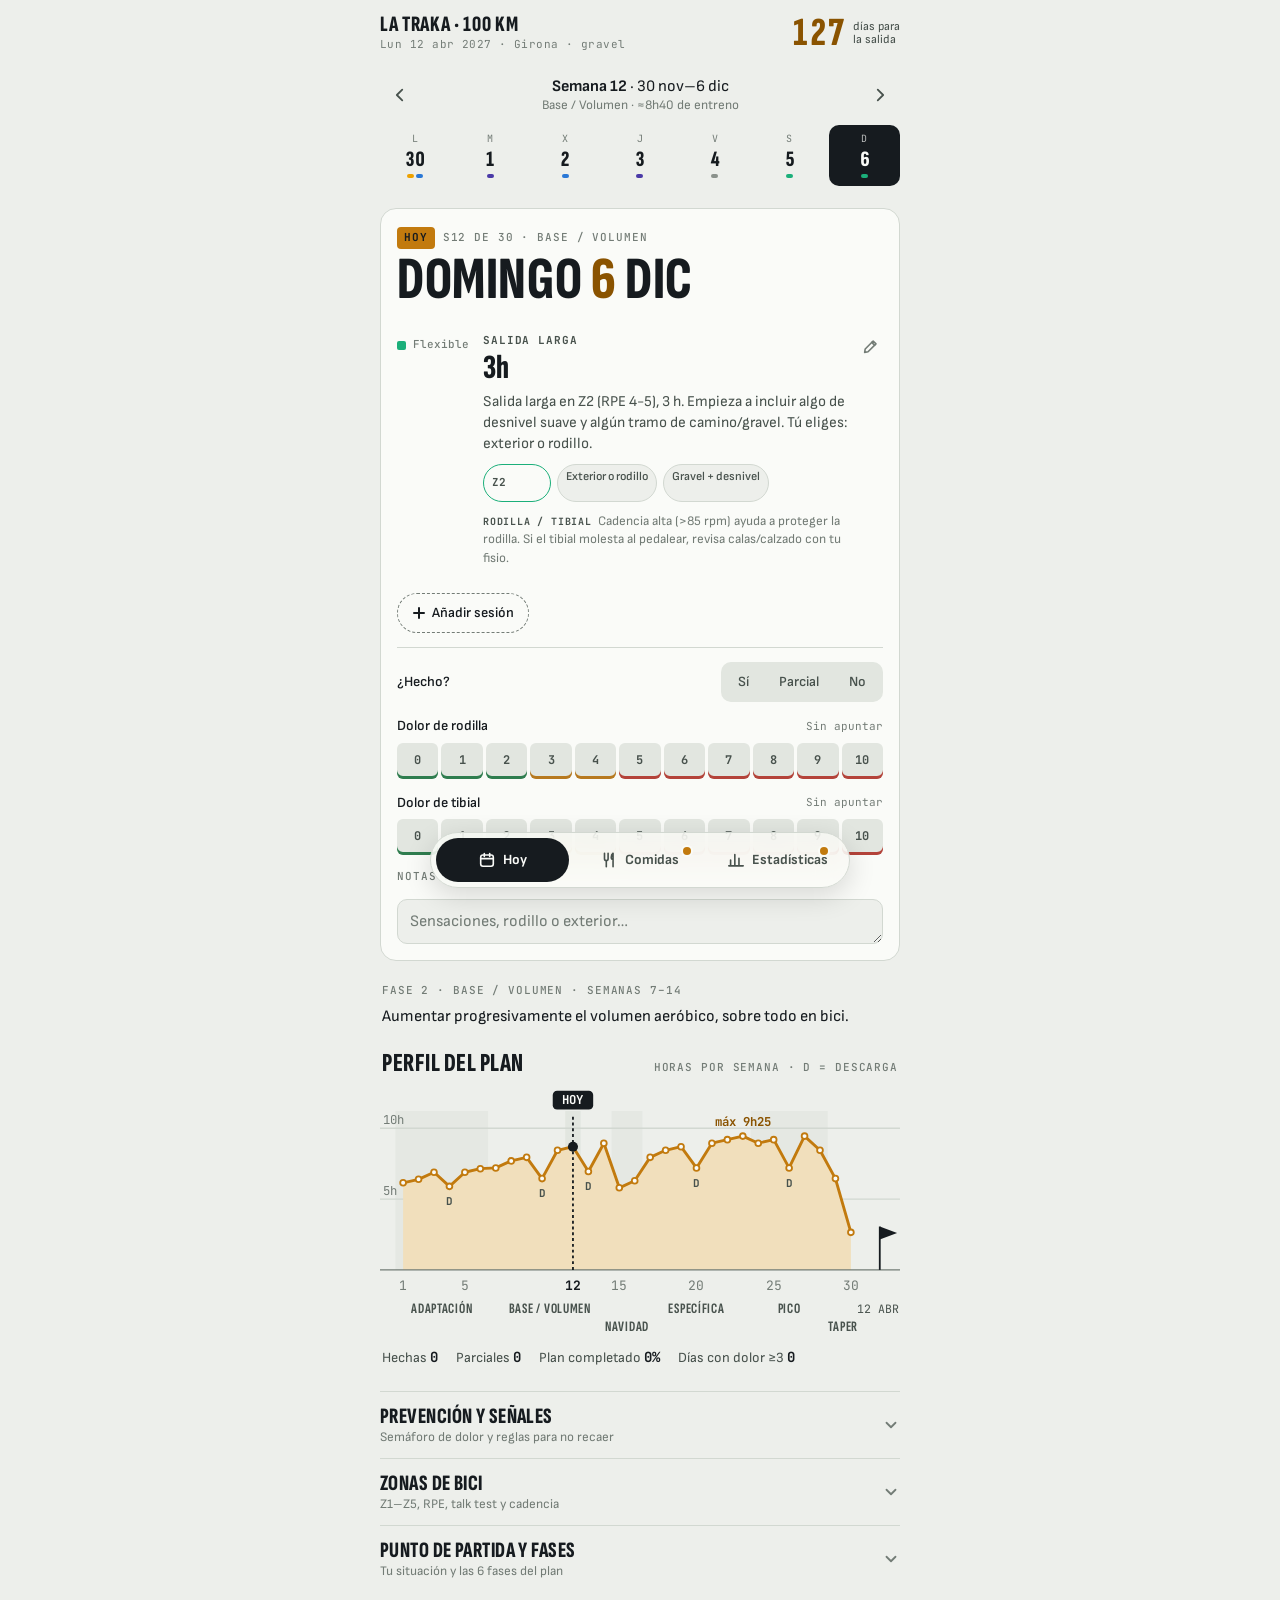
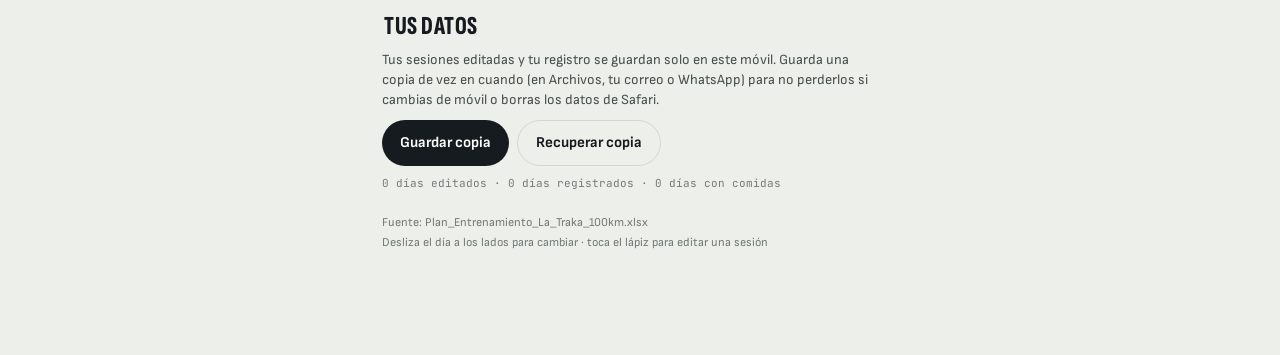
==== commit 4d5bdf5a: "Añade la pestaña de Comidas Registro de desayuno, media mañana, comida, merienda, cena y picoteo por" ====
--- a/index.html
+++ b/index.html
@@ -310,7 +310,7 @@
 .view { display: grid; gap: 22px; }
 
 /* Barra de pestañas */
-.tabbar { position: fixed; left: 50%; transform: translateX(-50%); bottom: calc(12px + env(safe-area-inset-bottom, 0px)); z-index: 15; display: grid; grid-template-columns: 1fr 1fr; gap: 4px; padding: 5px; width: min(360px, calc(100vw - 32px)); border-radius: 999px; border: 1px solid var(--line); background: color-mix(in srgb, var(--surface) 78%, transparent); -webkit-backdrop-filter: saturate(1.4) blur(16px); backdrop-filter: saturate(1.4) blur(16px); box-shadow: 0 8px 28px rgb(0 0 0 / .14); }
+.tabbar { position: fixed; left: 50%; transform: translateX(-50%); bottom: calc(12px + env(safe-area-inset-bottom, 0px)); z-index: 15; display: grid; grid-template-columns: repeat(3, 1fr); gap: 4px; padding: 5px; width: min(420px, calc(100vw - 32px)); border-radius: 999px; border: 1px solid var(--line); background: color-mix(in srgb, var(--surface) 78%, transparent); -webkit-backdrop-filter: saturate(1.4) blur(16px); backdrop-filter: saturate(1.4) blur(16px); box-shadow: 0 8px 28px rgb(0 0 0 / .14); }
 .tab { position: relative; display: flex; align-items: center; justify-content: center; gap: 7px; height: 44px; border-radius: 999px; font-size: 14px; font-weight: 700; color: var(--ink-2); transition: background-color .2s, color .2s; }
 .tab svg { width: 18px; height: 18px; flex: none; }
 .tab[aria-current="page"] { background: var(--ink); color: var(--on-ink); }
@@ -487,6 +487,34 @@
 .sx-cross { opacity: 0; }
 .sx-col.hot .sx-cross { opacity: 1; }
 .sx-svg.no-dim[data-hot] .sx-col:not(.hot) { opacity: 1; }
+
+/* ================= Comidas ================= */
+@media (max-width: 419px) {
+  .tab { gap: 6px; font-size: 13px; }
+  .tab span { display: none; }
+  .tab[aria-current="page"] span { display: inline; }
+}
+.fd { display: grid; gap: 22px; position: relative; }
+.fd-head { display: grid; gap: 4px; padding-inline: 2px; }
+.fd-day { text-align: center; line-height: 1.25; }
+.fd-day strong { font-weight: 700; }
+.fd-day .sub { display: block; font-size: 13px; color: var(--ink-3); }
+.fd-train { display: flex; flex-wrap: wrap; gap: 6px; }
+.fd-train span { display: inline-flex; align-items: center; gap: 7px; font-size: 13px; color: var(--ink-2); background: var(--ground); border: 1px solid var(--line); border-radius: 999px; padding: 5px 11px; }
+.fd-train i { width: 8px; height: 8px; border-radius: 2px; background: var(--c); flex: none; }
+.fd-meals { display: grid; gap: 12px; }
+.fd-meal { display: grid; gap: 5px; }
+.fd-kcal { display: grid; grid-template-columns: auto 1fr; gap: 10px; align-items: center; border-top: 1px solid var(--line); padding-top: 14px; }
+.fd-kcal input { width: 112px; font: inherit; font-family: var(--mono); font-size: 16px; font-weight: 700; color: var(--ink); background: var(--ground); border: 1px solid var(--line); border-radius: 10px; padding: 10px 12px; font-variant-numeric: tabular-nums; }
+.fd-kcal .hint { font-size: 12px; color: var(--ink-3); line-height: 1.35; }
+.fd-actions { gap: 12px; }
+.fd-send { display: flex; gap: 8px; flex-wrap: wrap; align-items: center; }
+.fd-hint { margin: 0; font-size: 13px; color: var(--ink-3); }
+.fd-empty { margin: 0; font-size: 14px; color: var(--ink-3); }
+.fd-recent { width: 100%; text-align: left; }
+.fd-recent .v small { font-size: .42em; margin-left: 3px; color: var(--ink-2); }
+.sx-neutral { fill: var(--ink-3); fill-opacity: .5; }
+.sx-avg { stroke: var(--ink-3); stroke-width: 1; }
 </style>
 </head>
 <body>
@@ -592,6 +620,43 @@
   </footer>
   </div>
 
+  <div class="view" id="viewFood" hidden>
+    <section class="fd" id="fd" aria-label="Comidas">
+      <div class="fd-head"><span class="eyebrow" id="fdSub"></span><h1 class="sx-title">Comidas</h1></div>
+      <div class="week-bar">
+        <button type="button" class="nav-btn" id="fdPrev" aria-label="Día anterior"><svg viewBox="0 0 20 20" fill="none" stroke="currentColor" stroke-width="2" stroke-linecap="round" stroke-linejoin="round"><path d="M12.5 4 6.5 10l6 6"/></svg></button>
+        <div class="fd-day" id="fdDay"></div>
+        <button type="button" class="nav-btn" id="fdNext" aria-label="Día siguiente"><svg viewBox="0 0 20 20" fill="none" stroke="currentColor" stroke-width="2" stroke-linecap="round" stroke-linejoin="round"><path d="m7.5 4 6 6-6 6"/></svg></button>
+      </div>
+      <div class="sx-card">
+        <div class="fd-train" id="fdTrain"></div>
+        <div class="fd-meals" id="fdMeals"></div>
+        <div class="fd-kcal">
+          <input type="number" id="fdKcal" inputmode="numeric" min="0" max="20000" step="10" placeholder="kcal" aria-label="Kilocalorías estimadas del día">
+          <span class="hint">Kcal estimadas del día: apunta aquí lo que te diga la IA.</span>
+        </div>
+      </div>
+      <section class="sx-sec">
+        <header><h2>Pasar a la IA</h2><p>Manda lo que has comido y el entreno de esos días para que te estime las kcal.</p></header>
+        <div class="sx-card fd-actions">
+          <div class="seg" role="group" aria-label="Qué mandar" id="fdScope">
+            <button type="button" id="fdScopeDay" data-v="day" aria-pressed="true">Este día</button>
+            <button type="button" id="fdScopeWeek" data-v="week" aria-pressed="false">Últimos 7 días</button>
+          </div>
+          <div class="fd-send">
+            <button type="button" class="btn" id="fdSend">Pasar a la IA</button>
+            <button type="button" class="btn ghost" id="fdCopy">Copiar texto</button>
+          </div>
+          <p class="fd-hint" id="fdSendHint"></p>
+        </div>
+      </section>
+      <section class="sx-sec">
+        <header><h2>Últimos días</h2></header>
+        <div class="sx-card"><div class="sx-list" id="fdRecent"></div></div>
+      </section>
+    </section>
+  </div>
+
   <div class="view" id="viewStats" hidden>
     <section class="sx" id="sx" aria-label="Estadísticas">
       <div class="sx-head"><span class="eyebrow" id="sxSub"></span><h1 class="sx-title">Estadísticas</h1></div>
@@ -602,6 +667,7 @@
       <section class="sx-sec"><header><h2>Reparto por disciplina</h2><p id="sxMixSub"></p></header><div class="sx-card"><div class="sx-split growx" id="sxSplit"></div><div class="sx-rows" id="sxMix"></div></div></section>
       <section class="sx-sec"><header><h2 id="sxFeelTitle"></h2><p id="sxFeelSub"></p></header><div class="sx-card" id="sxFeel"></div></section>
       <section class="sx-sec"><header><h2>Por día de la semana</h2><p>Qué día cumples más y cuál te cuesta</p></header><div class="sx-card"><div id="sxDow"></div><p class="sx-insight" id="sxDowTxt"></p></div></section>
+      <section class="sx-sec" id="sxFoodSec" hidden><header><h2>Comida y energía</h2><p id="sxFoodSub"></p></header><div class="sx-card" id="sxFood"></div></section>
       <section class="sx-sec"><header><h2>Récords</h2></header><div class="sx-card"><div class="sx-list" id="sxRec"></div></div></section>
       <section class="sx-sec"><header><h2>Logros</h2><p id="sxBadgeSub"></p></header><div class="sx-badges" id="sxBadges"></div></section>
       <section class="sx-sec"><header><h2>Últimas notas</h2></header><div class="sx-card"><div class="sx-list" id="sxNotes"></div></div></section>
@@ -612,6 +678,7 @@
 
 <nav class="tabbar" aria-label="Secciones">
   <button type="button" class="tab" id="tabHoy" data-tab="hoy" aria-current="page"><svg viewBox="0 0 20 20" fill="none" stroke="currentColor" stroke-width="1.8" stroke-linecap="round" stroke-linejoin="round" aria-hidden="true"><rect x="3" y="4.5" width="14" height="12.5" rx="2.5"/><path d="M3 8.5h14M7 2.8v3.2M13 2.8v3.2"/></svg><span>Hoy</span></button>
+  <button type="button" class="tab" id="tabFood" data-tab="comidas" aria-current="false"><svg viewBox="0 0 20 20" fill="none" stroke="currentColor" stroke-width="1.8" stroke-linecap="round" stroke-linejoin="round" aria-hidden="true"><path d="M5 2.5v6a2 2 0 0 0 2 2h0a2 2 0 0 0 2-2v-6M7 10.5v7M14.5 2.5c-1.4 1-2 2.6-2 4.5s.6 2.5 2 2.5V2.5zm0 7v8"/></svg><span>Comidas</span><i class="tab-new" id="tabFoodNew" hidden></i></button>
   <button type="button" class="tab" id="tabStats" data-tab="stats" aria-current="false"><svg viewBox="0 0 20 20" fill="none" stroke="currentColor" stroke-width="1.8" stroke-linecap="round" stroke-linejoin="round" aria-hidden="true"><path d="M4 16.5V10M8.7 16.5V4M13.3 16.5V8M18 16.5H2"/></svg><span>Estadísticas</span><i class="tab-new" id="tabNew" hidden></i></button>
 </nav>
 
@@ -716,6 +783,7 @@
   try {
     localStorage.setItem(LS_REG, JSON.stringify(store));
     localStorage.setItem(LS_EDIT, JSON.stringify(cambios));
+    localStorage.setItem(LS_FOOD, JSON.stringify(comidas));
     storageOK = true;
   } catch (e) { storageOK = false; }
   renderDataMeta();
@@ -935,9 +1003,9 @@
 }
 
 function renderDataMeta() {
-  const ed = Object.keys(cambios).length, reg = Object.keys(store).length;
+  const ed = Object.keys(cambios).length, reg = Object.keys(store).length, com = Object.keys(comidas).length;
   $("dataMeta").textContent = storageOK
-    ? `${ed} ${ed === 1 ? "día editado" : "días editados"} · ${reg} ${reg === 1 ? "día registrado" : "días registrados"}`
+    ? `${ed} ${ed === 1 ? "día editado" : "días editados"} · ${reg} ${reg === 1 ? "día registrado" : "días registrados"} · ${com} ${com === 1 ? "día con comidas" : "días con comidas"}`
     : "Este navegador no deja guardar datos (¿modo privado?). Abre la app desde el icono de inicio.";
 }
 
@@ -953,7 +1021,7 @@
   const next = clampDate(iso);
   if (next === sel) return;
   sel = next;
-  renderWeek(); renderDay(animate); renderProfile();
+  renderWeek(); renderDay(animate); renderProfile(); renderFoodIfVisible();
 }
 function shiftDay(n) { const i = IDX.get(sel) + n; if (i >= 0 && i < DAYS.length) go(DAYS[i].date); }
 function goWeek(n) {
@@ -962,7 +1030,224 @@
   const target = DAYS.find((d) => d.w === n && d.dow === cur.dow) || DAYS.find((d) => d.w === n);
   go(target.date);
 }
-function renderAll() { renderHeader(); renderWeek(); renderDay(false); renderProfile(); renderStats(); renderDataMeta(); }
+function renderAll() { renderHeader(); renderWeek(); renderDay(false); renderProfile(); renderStats(); renderDataMeta(); renderFoodIfVisible(); }
+
+/* ================= Comidas ================= */
+const LS_FOOD = "plan-traka-comidas";
+const MEALS = [
+  ["desayuno", "Desayuno", "Café con leche, tostadas…"],
+  ["media", "Media mañana", "Fruta, yogur, frutos secos…"],
+  ["comida", "Comida", "Primero, segundo, postre…"],
+  ["merienda", "Merienda", "Algo entre horas"],
+  ["cena", "Cena", "Lo de la noche"],
+  ["picoteo", "Picoteo y bebidas", "Snacks, refrescos, geles, barritas…"],
+];
+let comidas = load(LS_FOOD);
+let foodScope = "day";
+
+const foodOf = (date) => comidas[date] || {};
+const foodCount = (f) => MEALS.filter(([k]) => (f[k] || "").trim()).length;
+const foodHas = (f) => !!(f && (foodCount(f) || f.kcal));
+const kcalFmt = (v) => Number(v).toLocaleString("es-ES");
+function autoGrow(el) { el.style.height = "auto"; el.style.height = el.scrollHeight + 2 + "px"; }
+function saveFood(date, patch) {
+  const next = Object.assign({}, comidas[date] || {}, patch, { actualizado: new Date().toISOString() });
+  if (foodHas(next)) comidas[date] = next; else delete comidas[date];
+  persist();
+  renderFoodRecent(); renderFoodHint();
+}
+const renderFoodIfVisible = () => { if (!$("viewFood").hidden) renderFood(); };
+
+function foodTrainLine(date) {
+  const bl = blocksFor(date).filter((b) => b.k !== "rest");
+  if (!bl.length) return "Descanso";
+  return bl.map((b) => `${b.title || KIND_LABEL[b.k] || "Sesión"}${b.d ? ` ${b.d}` : ""}${b.z ? ` (${b.z})` : ""}`).join(" + ");
+}
+function foodDates(scope) {
+  return scope === "week"
+    ? DAYS.filter((d) => dayDiff(d.date, sel) >= 0 && dayDiff(d.date, sel) <= 6).map((d) => d.date)
+    : [sel];
+}
+function foodBlock(date) {
+  const f = foodOf(date);
+  const meals = MEALS.filter(([k]) => (f[k] || "").trim()).map(([k, label]) => `- ${label}: ${f[k].trim()}`);
+  if (!meals.length && !f.kcal) return null;
+  return [
+    dateLabel(date),
+    `Entreno: ${foodTrainLine(date)}`,
+    ...meals,
+    f.kcal ? `Kcal que ya tengo apuntadas: ${kcalFmt(f.kcal)}` : null,
+  ].filter(Boolean).join("\n");
+}
+function foodPrompt(scope) {
+  const parts = foodDates(scope).map(foodBlock).filter(Boolean);
+  if (!parts.length) return null;
+  return [
+    "Estima las kilocalorías y el reparto de macronutrientes (hidratos, proteína y grasa) de lo que he comido.",
+    "Entreno para una ultra de 100 km en gravel, así que te paso también el entreno de cada día.",
+    "",
+    parts.join("\n\n"),
+    "",
+    "Dime las kcal totales de cada día, el reparto aproximado de macros y si encaja con la carga de entreno que llevo. Si te falta información para estimar algo, dime qué necesitas.",
+  ].join("\n");
+}
+async function foodSend(copyOnly) {
+  const text = foodPrompt(foodScope);
+  if (!text) { toast("Apunta primero lo que has comido"); return; }
+  if (!copyOnly && navigator.share) {
+    try { await navigator.share({ text }); return; }
+    catch (err) { if (err && err.name === "AbortError") return; }
+  }
+  try { await navigator.clipboard.writeText(text); toast("Copiado para la IA"); return; } catch (err) {}
+  const ta = document.createElement("textarea");
+  ta.value = text; ta.setAttribute("readonly", "");
+  ta.style.cssText = "position:fixed;top:-1000px;opacity:0";
+  document.body.appendChild(ta);
+  ta.select(); ta.setSelectionRange(0, text.length);
+  let ok = false;
+  try { ok = document.execCommand("copy"); } catch (err) {}
+  ta.remove();
+  toast(ok ? "Copiado para la IA" : "No se ha podido copiar");
+}
+
+function renderFoodHint() {
+  const dates = foodDates(foodScope).filter((d) => foodHas(foodOf(d)));
+  const meals = dates.reduce((a, d) => a + foodCount(foodOf(d)), 0);
+  $("fdSendHint").textContent = !dates.length
+    ? "Todavía no hay nada apuntado en esos días."
+    : foodScope === "day"
+      ? `Se manda ${dateLabel(sel).toLowerCase()}: ${meals} ${meals === 1 ? "comida" : "comidas"} y el entreno del día.`
+      : `Se mandan ${dates.length} ${dates.length === 1 ? "día" : "días"} con ${meals} ${meals === 1 ? "comida" : "comidas"} y sus entrenos.`;
+}
+function renderFoodRecent() {
+  const list = DAYS.filter((d) => foodHas(comidas[d.date])).sort((a, b) => (a.date < b.date ? 1 : -1)).slice(0, 10);
+  $("fdRecent").innerHTML = list.length
+    ? list.map((d) => {
+        const f = comidas[d.date], n = foodCount(f);
+        return `<button type="button" class="sx-li fd-recent" data-food-day="${d.date}"><span class="k">${esc(dateLabel(d.date))}<small>${n} ${n === 1 ? "comida apuntada" : "comidas apuntadas"}</small></span><span class="v">${f.kcal ? kcalFmt(f.kcal) + '<small>kcal</small>' : "—"}</span></button>`;
+      }).join("")
+    : `<p class="fd-empty">Aún no has apuntado ninguna comida. Escríbelas arriba y aquí tendrás el histórico.</p>`;
+}
+function renderFood() {
+  const d = selDay(), f = foodOf(sel), ph = phaseOf(d.w);
+  $("fdSub").textContent = ph ? `Semana ${d.w} de ${PLAN_WEEKS} · ${ph.name}` : "Día de la carrera";
+  const diff = dayDiff(todayISO, sel);
+  const rel = diff === 0 ? "Hoy" : diff === 1 ? "Mañana" : diff === -1 ? "Ayer" : diff > 1 ? `En ${diff} días` : `Hace ${-diff} días`;
+  $("fdDay").innerHTML = `<strong>${esc(dateLabel(sel))}</strong><span class="sub">${rel}${diff !== 0 && IDX.has(todayISO) ? ' · <button type="button" class="link" id="fdToday">Volver a hoy</button>' : ""}</span>`;
+  $("fdPrev").disabled = IDX.get(sel) === 0;
+  $("fdNext").disabled = IDX.get(sel) === DAYS.length - 1;
+  const bl = blocksFor(sel).filter((b) => b.k !== "rest");
+  $("fdTrain").innerHTML = bl.length
+    ? bl.map((b) => `<span class="k-${KIND_LABEL[b.k] ? b.k : "other"}"><i></i>${esc(b.title || KIND_LABEL[b.k] || "Sesión")}${b.d ? ` · ${esc(b.d)}` : ""}</span>`).join("")
+    : '<span class="k-rest"><i></i>Día de descanso</span>';
+  const active = document.activeElement;
+  MEALS.forEach(([k]) => {
+    const ta = $("fdm-" + k);
+    if (ta && ta !== active) { ta.value = f[k] || ""; autoGrow(ta); }
+  });
+  const kc = $("fdKcal");
+  if (kc !== active) kc.value = f.kcal != null ? f.kcal : "";
+  renderFoodRecent(); renderFoodHint();
+}
+
+/* Montaje de la pestaña */
+$("fdMeals").innerHTML = MEALS.map(([k, label, ph]) =>
+  `<div class="fd-meal"><label class="eyebrow" for="fdm-${k}">${label}</label><textarea class="notes" id="fdm-${k}" data-meal="${k}" rows="1" placeholder="${ph}"></textarea></div>`).join("");
+$("fdMeals").addEventListener("change", (e) => {
+  const ta = e.target.closest("[data-meal]");
+  if (ta) saveFood(sel, { [ta.dataset.meal]: ta.value.trim() });
+});
+$("fdMeals").addEventListener("input", (e) => { const ta = e.target.closest("[data-meal]"); if (ta) autoGrow(ta); });
+$("fdKcal").addEventListener("change", (e) => {
+  const v = e.target.value.trim();
+  const n = v === "" ? null : Math.min(20000, Math.max(0, Math.round(+v))) || null;
+  e.target.value = n == null ? "" : n;
+  saveFood(sel, { kcal: n });
+});
+$("fdPrev").addEventListener("click", () => shiftDay(-1));
+$("fdNext").addEventListener("click", () => shiftDay(1));
+$("fdScope").addEventListener("click", (e) => {
+  const b = e.target.closest("[data-v]");
+  if (!b) return;
+  foodScope = b.dataset.v;
+  document.querySelectorAll("#fdScope button").forEach((x) => x.setAttribute("aria-pressed", String(x.dataset.v === foodScope)));
+  renderFoodHint();
+});
+$("fdSend").addEventListener("click", () => foodSend(false));
+$("fdCopy").addEventListener("click", () => foodSend(true));
+$("fd").addEventListener("click", (e) => {
+  if (e.target.closest("#fdToday")) { go(todayISO); return; }
+  const r = e.target.closest("[data-food-day]");
+  if (r) { go(r.dataset.foodDay); window.scrollTo(0, 0); }
+});
+let fdTx = null, fdTy = null;
+$("fd").addEventListener("touchstart", (e) => {
+  if (e.target.closest("textarea, input, button")) { fdTx = null; return; }
+  fdTx = e.touches[0].clientX; fdTy = e.touches[0].clientY;
+}, { passive: true });
+$("fd").addEventListener("touchend", (e) => {
+  if (fdTx === null) return;
+  const dx = e.changedTouches[0].clientX - fdTx, dy = e.changedTouches[0].clientY - fdTy;
+  fdTx = null;
+  if (Math.abs(dx) > 60 && Math.abs(dx) > Math.abs(dy) * 1.5) shiftDay(dx < 0 ? 1 : -1);
+}, { passive: true });
+
+/* ================= Comida y energía (en Estadísticas) ================= */
+function sxRenderFoodStats(C) {
+  const sec = $("sxFoodSec");
+  const logged = C.days.filter((x) => foodHas(comidas[x.date]));
+  if (!logged.length) { sec.hidden = true; return; }
+  sec.hidden = false;
+  const lastIdx = IDX.get(logged[logged.length - 1].date);
+  const endIdx = Math.max(C.nowIdx, lastIdx);
+  const win = C.days.slice(Math.max(0, endIdx - 20), endIdx + 1);
+  const kcals = win.map((x) => (comidas[x.date] || {}).kcal || null);
+  const known = kcals.filter(Boolean);
+  const avg = known.length ? known.reduce((a, v) => a + v, 0) / known.length : 0;
+  const maxK = Math.max(...known, 1), maxMin = Math.max(...win.map((x) => x.plan), 60);
+  const W = 340, padL = 26, padR = 4, slot = (W - padL - padR) / win.length;
+  const bw = Math.min(22, Math.max(5, slot * 0.6));
+  const chart = (H, top, base, values, max, cls, fmt, label) => {
+    let s = "";
+    [0.5, 1].forEach((p) => {
+      const y = base - p * (base - top);
+      s += `<line class="sx-grid" x1="${padL}" x2="${W}" y1="${y}" y2="${y}"/><text class="sx-ax" x="${padL - 5}" y="${y + 3}" text-anchor="end">${fmt(max * p)}</text>`;
+    });
+    win.forEach((x, i) => {
+      const v = values[i], cx = padL + slot * i + slot / 2;
+      if (v) s += sxTopBar(cx - bw / 2, base - (v / max) * (base - top), bw, (v / max) * (base - top), `${cls} grow`, `style="--i:${i}"`);
+      const f = comidas[x.date] || {}, n = foodCount(f);
+      const rows = [];
+      if (f.kcal) rows.push({ c: "accent", v: kcalFmt(f.kcal), l: "kcal" });
+      if (n) rows.push({ v: String(n), l: n === 1 ? "comida apuntada" : "comidas apuntadas" });
+      rows.push({ v: sxH(x.plan), l: "de entreno" });
+      const id = sxTip({ title: sxDate(x.date), rows, note: foodTrainLine(x.date), date: x.date });
+      s += `<rect class="sx-hit" data-tip="${id}" data-col="${i}" tabindex="0" role="button" aria-label="${esc(sxDate(x.date))}: ${v ? fmt(v) : "sin datos"}" x="${padL + slot * i}" y="${top - 6}" width="${slot}" height="${base - top + 18}"/>`;
+    });
+    if (cls === "sx-acc" && known.length > 1) {
+      const y = base - (avg / max) * (base - top);
+      s += `<line class="sx-avg" x1="${padL}" x2="${W}" y1="${y}" y2="${y}"/><text class="sx-ax" x="${W}" y="${y - 4}" text-anchor="end">media ${kcalFmt(Math.round(avg))}</text>`;
+    }
+    s += `<line class="sx-base" x1="${padL}" x2="${W}" y1="${base}" y2="${base}"/>`;
+    return `<div><div class="sx-mini-h"><span>${label}</span></div><svg class="sx-svg no-dim" viewBox="0 0 ${W} ${H}" role="group" aria-label="${label} por día">${s}</svg></div>`;
+  };
+  const top = 12, base = 86, H = 104;
+  const fmtK = (v) => kcalFmt(Math.round(v / 100) * 100);
+  const fmtT = (v) => sxH(Math.round(v / 15) * 15);
+  const best = win.reduce((a, x, i) => (kcals[i] && (!a || kcals[i] > a.v) ? { x, v: kcals[i] } : a), null);
+  $("sxFoodSub").textContent = `${known.length} ${known.length === 1 ? "día con kcal apuntadas" : "días con kcal apuntadas"} de los últimos ${win.length}`;
+  $("sxFood").innerHTML =
+    `<div class="sx-pair">${chart(H, top, base, kcals, maxK, "sx-acc", fmtK, "Kcal por día")}${chart(H, top, base, win.map((x) => x.plan), maxMin, "sx-neutral", fmtT, "Entreno por día")}</div>` +
+    `<div class="sx-legend"><span><i style="--c:var(--accent)"></i>Kcal apuntadas</span><span><i style="--c:color-mix(in srgb, var(--ink-3) 50%, var(--surface))"></i>Horas de entreno</span></div>` +
+    (known.length
+      ? `<p class="sx-insight">Media <b>${kcalFmt(Math.round(avg))} kcal</b> en los días apuntados${best ? ` · el día de más fue <b>${sxDate(best.x.date)}</b> con ${kcalFmt(best.v)}` : ""}.</p>`
+      : `<p class="sx-insight">Apunta en <b>Comidas</b> las kcal que te diga la IA y aquí las verás junto a tu carga de entreno.</p>`) +
+    `<details class="sx-table"><summary>Ver datos en tabla</summary><div class="sx-tbl"><table><thead><tr><th>Día</th><th>Kcal</th><th>Entreno</th><th>Comidas</th></tr></thead><tbody>${win.map((x, i) => {
+      const n = foodCount(comidas[x.date] || {});
+      return `<tr><td>${esc(sxDate(x.date))}</td><td>${kcals[i] ? kcalFmt(kcals[i]) : "—"}</td><td>${x.plan ? sxH(x.plan) : "—"}</td><td>${n || "—"}</td></tr>`;
+    }).join("")}</tbody></table></div></details>`;
+}
+
 
 /* ---------- editor ---------- */
 const dlg = $("editor");
@@ -1036,7 +1321,7 @@
 
 /* ---------- copia de seguridad ---------- */
 $("exportBtn").addEventListener("click", async () => {
-  const data = JSON.stringify({ app: "plan-traka", v: 1, exportado: new Date().toISOString(), registro: store, cambios }, null, 2);
+  const data = JSON.stringify({ app: "plan-traka", v: 1, exportado: new Date().toISOString(), registro: store, cambios, comidas }, null, 2);
   const name = `plan-la-traka-copia-${isoLocal(new Date())}.json`;
   const file = new File([data], name, { type: "application/json" });
   if (navigator.canShare && navigator.canShare({ files: [file] })) {
@@ -1060,6 +1345,7 @@
     if (!confirm(`Esto sustituye tus sesiones editadas y tu registro por los de la copia del ${when}. ¿Continuar?`)) return;
     store = data.registro || {};
     cambios = data.cambios || {};
+    comidas = data.comidas || {};
     persist();
     renderAll();
     toast("Copia recuperada");
@@ -1318,16 +1604,24 @@
   });
 }
 let sxGoTimer;
+const SX_VIEWS = { hoy: "viewHoy", comidas: "viewFood", stats: "viewStats" };
 function sxShow(tab) {
-  const stats = tab === "stats";
-  $("viewHoy").hidden = stats;
-  $("viewStats").hidden = !stats;
-  $("tabHoy").setAttribute("aria-current", stats ? "false" : "page");
-  $("tabStats").setAttribute("aria-current", stats ? "page" : "false");
+  const view = SX_VIEWS[tab] ? tab : "hoy";
+  Object.keys(SX_VIEWS).forEach((k) => { $(SX_VIEWS[k]).hidden = k !== view; });
+  $("tabHoy").setAttribute("aria-current", view === "hoy" ? "page" : "false");
+  $("tabFood").setAttribute("aria-current", view === "comidas" ? "page" : "false");
+  $("tabStats").setAttribute("aria-current", view === "stats" ? "page" : "false");
   sxTipHide();
-  try { history.replaceState(null, "", stats ? "#estadisticas" : location.pathname + location.search); } catch (e) {}
+  const hash = view === "stats" ? "#estadisticas" : view === "comidas" ? "#comidas" : location.pathname + location.search;
+  try { history.replaceState(null, "", hash); } catch (e) {}
   window.scrollTo(0, 0);
-  if (!stats) return;
+  if (view === "comidas") {
+    try { localStorage.setItem("fd-visto", "1"); } catch (e) {}
+    $("tabFoodNew").hidden = true;
+    renderFood();
+    return;
+  }
+  if (view !== "stats") return;
   try { localStorage.setItem("sx-visto", "1"); } catch (e) {}
   $("tabNew").hidden = true;
   const root = $("sx");
@@ -1686,13 +1980,15 @@
   sxTipHide();
   const C = sxBuild();
   sxRenderHero(C); sxRenderKpis(C); sxRenderHeat(C); sxRenderVol(C); sxRenderMix(C);
-  SXA.renderFeel(C); sxRenderDow(C); sxRenderRecords(C); sxRenderBadges(C); sxRenderNotes(C);
+  SXA.renderFeel(C); sxRenderDow(C); sxRenderFoodStats(C); sxRenderRecords(C); sxRenderBadges(C); sxRenderNotes(C);
   sxCountAll($("sx"));
 }
 (function sxInit() {
   const hover = () => !!(window.matchMedia && matchMedia("(hover: hover)").matches);
   $("tabHoy").addEventListener("click", () => sxShow("hoy"));
   $("tabStats").addEventListener("click", () => sxShow("stats"));
+  $("tabFood").addEventListener("click", () => sxShow("comidas"));
+  try { $("tabFoodNew").hidden = localStorage.getItem("fd-visto") === "1"; } catch (e) { $("tabFoodNew").hidden = true; }
   let seen = false;
   try { seen = localStorage.getItem("sx-visto") === "1"; } catch (e) {}
   $("tabNew").hidden = seen;
@@ -1728,6 +2024,7 @@
   });
   document.addEventListener("visibilitychange", () => { if (document.visibilityState === "visible" && !$("viewStats").hidden) sxRender(); });
   if (location.hash === "#estadisticas") sxShow("stats");
+  else if (location.hash === "#comidas") sxShow("comidas");
 })();
 
 
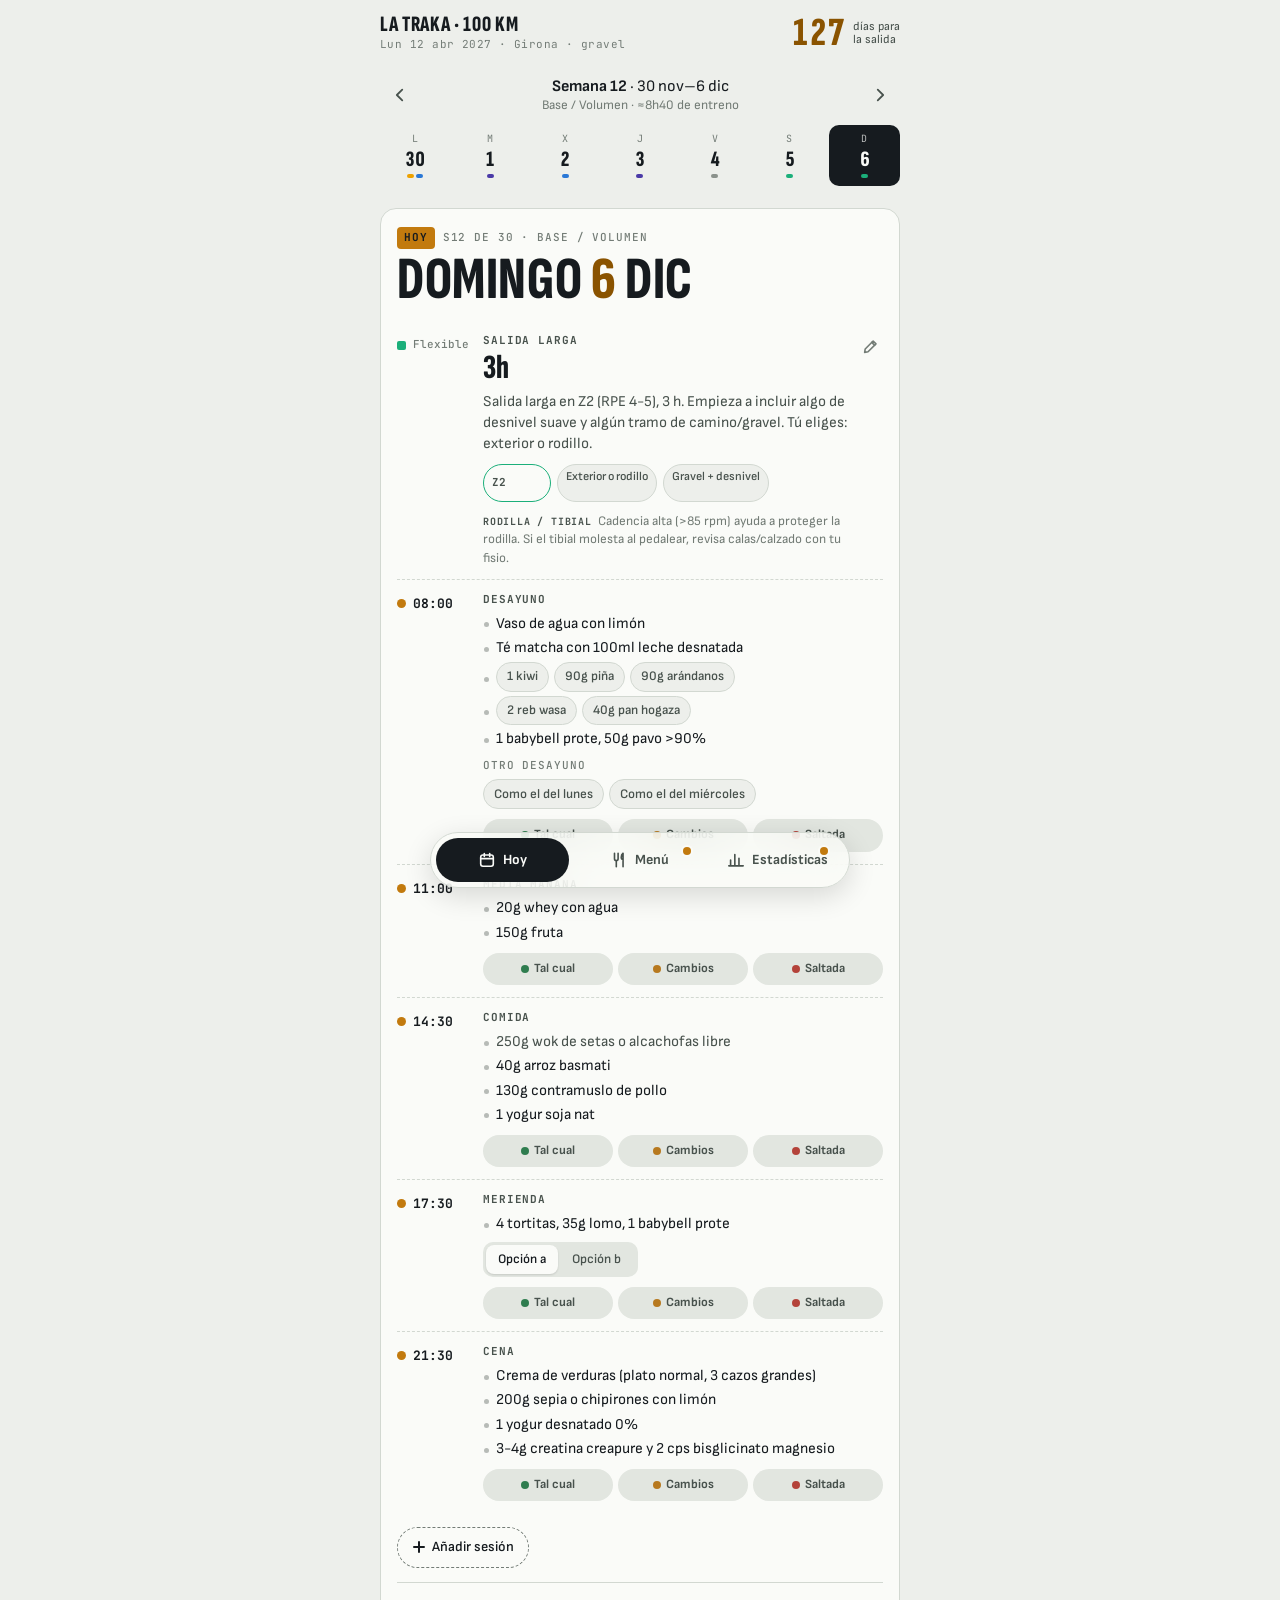
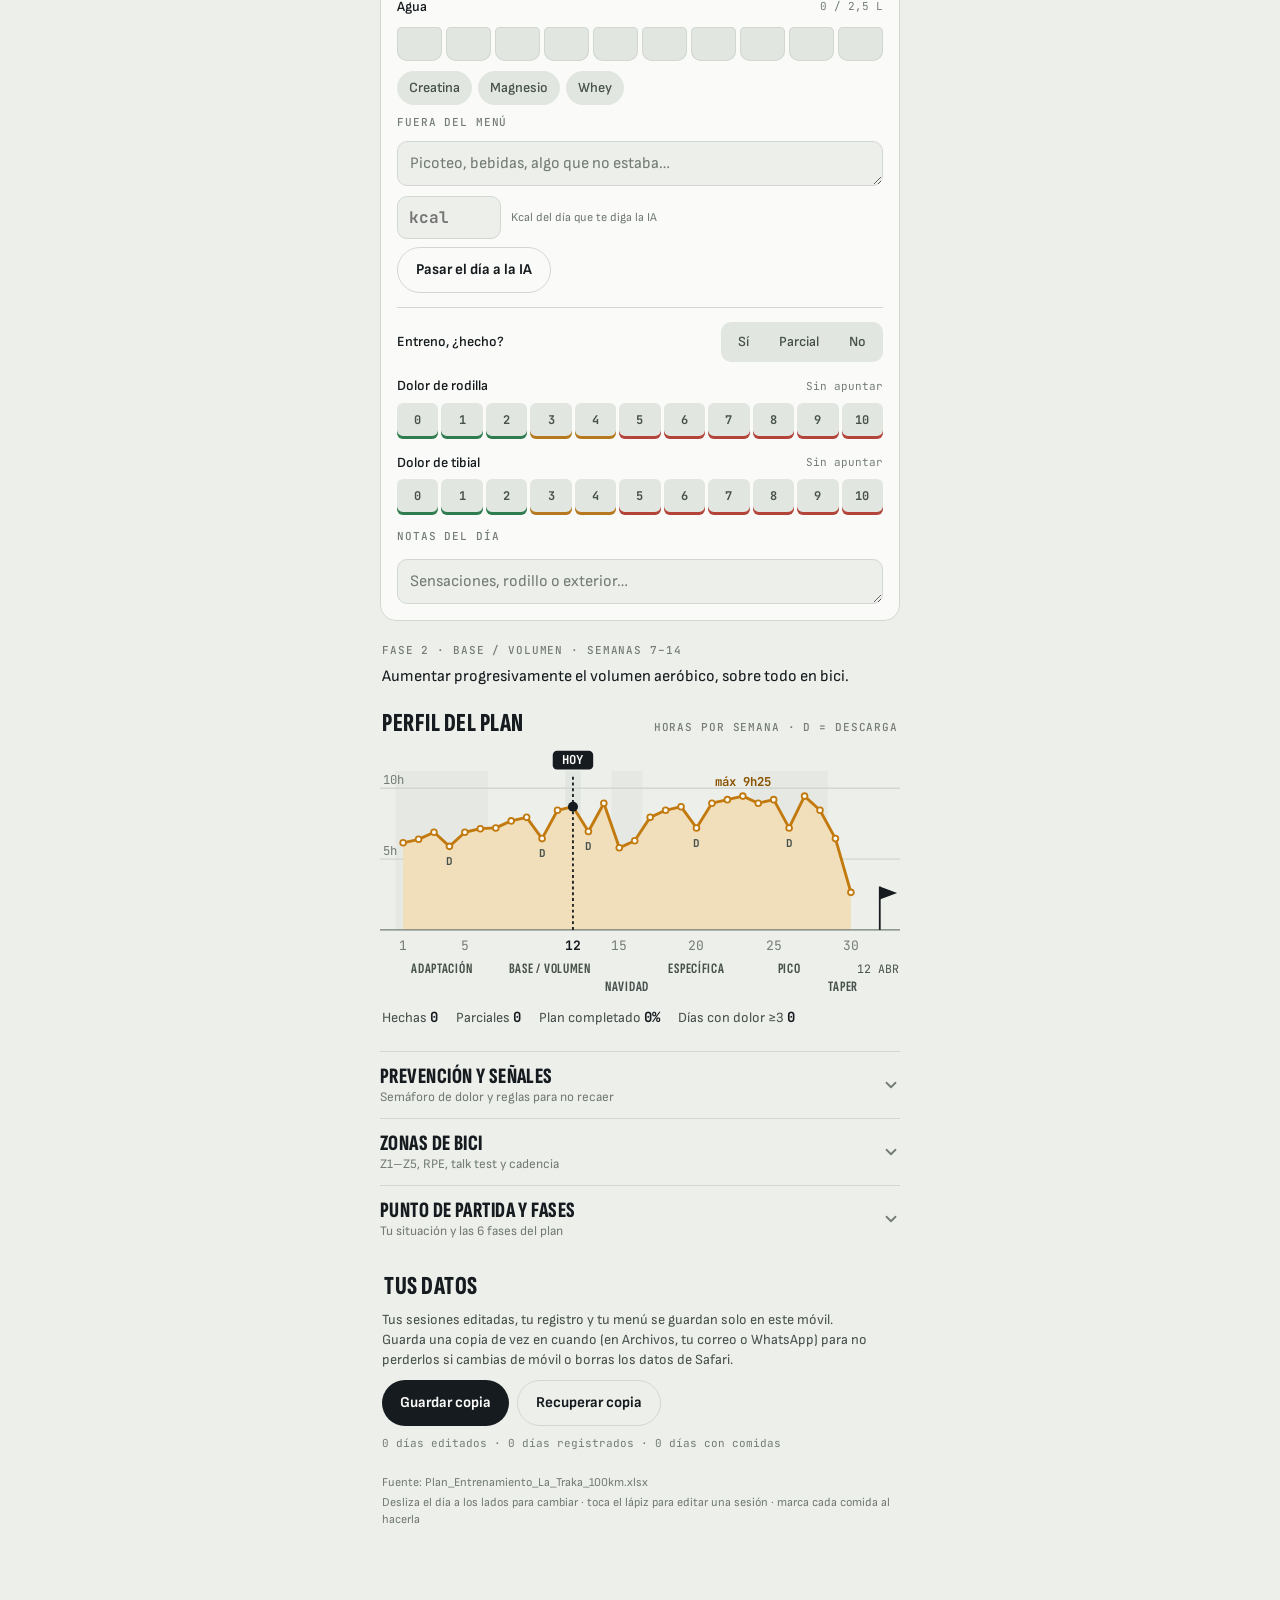
==== commit 2f786b5a: "Mete la dieta en la app: tu día unificado y pestaña Menú - Hoy muestra el día entero por horas: toma" ====
--- a/index.html
+++ b/index.html
@@ -488,33 +488,105 @@
 .sx-col.hot .sx-cross { opacity: 1; }
 .sx-svg.no-dim[data-hot] .sx-col:not(.hot) { opacity: 1; }
 
-/* ================= Comidas ================= */
+
+/* ================= Dieta ================= */
 @media (max-width: 419px) {
   .tab { gap: 6px; font-size: 13px; }
   .tab span { display: none; }
   .tab[aria-current="page"] span { display: inline; }
 }
-.fd { display: grid; gap: 22px; position: relative; }
-.fd-head { display: grid; gap: 4px; padding-inline: 2px; }
-.fd-day { text-align: center; line-height: 1.25; }
-.fd-day strong { font-weight: 700; }
-.fd-day .sub { display: block; font-size: 13px; color: var(--ink-3); }
-.fd-train { display: flex; flex-wrap: wrap; gap: 6px; }
-.fd-train span { display: inline-flex; align-items: center; gap: 7px; font-size: 13px; color: var(--ink-2); background: var(--ground); border: 1px solid var(--line); border-radius: 999px; padding: 5px 11px; }
-.fd-train i { width: 8px; height: 8px; border-radius: 2px; background: var(--c); flex: none; }
-.fd-meals { display: grid; gap: 12px; }
-.fd-meal { display: grid; gap: 5px; }
-.fd-kcal { display: grid; grid-template-columns: auto 1fr; gap: 10px; align-items: center; border-top: 1px solid var(--line); padding-top: 14px; }
-.fd-kcal input { width: 112px; font: inherit; font-family: var(--mono); font-size: 16px; font-weight: 700; color: var(--ink); background: var(--ground); border: 1px solid var(--line); border-radius: 10px; padding: 10px 12px; font-variant-numeric: tabular-nums; }
-.fd-kcal .hint { font-size: 12px; color: var(--ink-3); line-height: 1.35; }
-.fd-actions { gap: 12px; }
-.fd-send { display: flex; gap: 8px; flex-wrap: wrap; align-items: center; }
-.fd-hint { margin: 0; font-size: 13px; color: var(--ink-3); }
-.fd-empty { margin: 0; font-size: 14px; color: var(--ink-3); }
-.fd-recent { width: 100%; text-align: left; }
-.fd-recent .v small { font-size: .42em; margin-left: 3px; color: var(--ink-2); }
 .sx-neutral { fill: var(--ink-3); fill-opacity: .5; }
 .sx-avg { stroke: var(--ink-3); stroke-width: 1; }
+.sx-ref { stroke: var(--ink); stroke-width: 2; stroke-linecap: round; }
+.fd-head { display: grid; gap: 4px; padding-inline: 2px; }
+.fd-empty { margin: 0; font-size: 14px; color: var(--ink-3); }
+
+/* Tomas dentro de la línea del día (círculo en vez del cuadrado de las sesiones) */
+.s--toma .s-time::before { border-radius: 50%; background: var(--accent); }
+.s--toma.is-ok .s-time::before { background: var(--ok); }
+.s--toma.is-cambio .s-time::before { background: var(--part); }
+.s--toma.is-no .s-time::before { background: var(--no); }
+.s--toma .s-kind { color: var(--ink-2); }
+.s-body.tm { gap: 6px; padding-right: 0; }
+.tm-items { list-style: none; margin: 0; padding: 0; display: grid; gap: 4px; font-size: 15px; line-height: 1.35; }
+.tm-it { position: relative; padding-left: 13px; }
+.tm-it::before { content: ""; position: absolute; left: 1px; top: .58em; width: 5px; height: 5px; border-radius: 50%; background: var(--ink-3); opacity: .5; }
+.tm-it.is-libre { color: var(--ink-2); }
+.s--toma.is-no .tm-items { color: var(--ink-3); text-decoration: line-through; text-decoration-color: color-mix(in srgb, var(--ink-3) 60%, transparent); }
+.tm-opts, .tm-alt { display: flex; flex-wrap: wrap; gap: 5px; align-items: center; }
+.tm-it:has(.tm-opts)::before { top: .95em; }
+.tm-opt { font-size: 13px; font-weight: 600; padding: 5px 10px; border-radius: 999px; border: 1px solid var(--line); color: var(--ink-2); background: var(--ground); }
+.tm-opt[aria-pressed="true"] { background: var(--ink); border-color: var(--ink); color: var(--on-ink); }
+.tm-alt { margin-top: 2px; }
+.tm-alt .eyebrow { width: 100%; }
+.tm-var { justify-self: start; margin-top: 2px; }
+.tm-var button { padding: 5px 12px; font-size: 13px; }
+.tm-acts { display: grid; grid-template-columns: repeat(3, 1fr); gap: 5px; margin-top: 4px; }
+.tm-sum { margin: 0; font-size: 14px; line-height: 1.4; color: var(--ink-2); }
+.s--toma.is-no .tm-sum { color: var(--ink-3); text-decoration: line-through; }
+.tm-st { display: inline-flex; align-items: center; justify-content: center; gap: 5px; font-size: 12.5px; font-weight: 700; padding: 7px 4px; border-radius: 999px; background: var(--sunken); color: var(--ink-2); }
+.tm-st i { width: 8px; height: 8px; border-radius: 50%; background: var(--lv); flex: none; }
+.tm-st.sx-ok { --on-st: var(--on-ok); }
+.tm-st.sx-warn { --on-st: var(--on-part); }
+.tm-st.sx-bad { --on-st: var(--on-no); }
+.tm-st[aria-pressed="true"] { background: var(--lv); color: var(--on-st); }
+.tm-st[aria-pressed="true"] i { background: currentColor; }
+.tm-nota { width: 100%; font: inherit; font-size: 16px; color: var(--ink); background: var(--ground); border: 1px solid var(--line); border-radius: 10px; padding: 8px 11px; margin-top: 2px; }
+.tm-nota::placeholder { color: var(--ink-3); }
+
+/* Hábitos del día */
+.hb { border-top: 1px solid var(--line); padding-top: 14px; display: grid; gap: 10px; }
+.hb-water { display: grid; grid-template-columns: repeat(10, 1fr); gap: 4px; }
+.hb-glass { height: 34px; border-radius: 5px 5px 10px 10px; background: var(--sunken); box-shadow: inset 0 0 0 1px var(--line); transition: background-color .15s; }
+.hb-glass.on { background: var(--swim); box-shadow: none; }
+.hb-chips { display: flex; flex-wrap: wrap; gap: 6px; }
+.hb-chip { display: inline-flex; align-items: center; gap: 6px; font-size: 14px; font-weight: 600; padding: 7px 12px; border-radius: 999px; background: var(--sunken); color: var(--ink-2); }
+.hb-chip svg { width: 12px; height: 12px; display: none; }
+.hb-chip[aria-pressed="true"] { background: var(--ink); color: var(--on-ink); }
+.hb-chip[aria-pressed="true"] svg { display: block; }
+.hb-kcal { display: grid; grid-template-columns: auto 1fr; gap: 8px 10px; align-items: center; }
+.hb-kcal input { width: 104px; font: inherit; font-family: var(--mono); font-size: 16px; font-weight: 700; color: var(--ink); background: var(--ground); border: 1px solid var(--line); border-radius: 10px; padding: 9px 11px; }
+.hb-kcal .hint { font-size: 12px; color: var(--ink-3); line-height: 1.35; }
+.hb-ai { grid-column: 1 / -1; justify-self: start; }
+
+/* Pestaña Menú */
+.mn { display: grid; gap: 22px; position: relative; }
+.mn-notice { margin: 0; padding: 10px 12px; border-radius: 10px; background: var(--accent-soft); color: var(--ink); font-size: 14px; }
+.mn-days { display: grid; }
+.mn-day { display: grid; grid-template-columns: 34px 1fr auto; gap: 10px; align-items: center; width: 100%; text-align: left; padding-block: 10px; border-top: 1px solid var(--line); }
+.mn-day:first-child { border-top: 0; padding-top: 2px; }
+.mn-day.is-off { color: var(--ink-3); }
+.mn-d { display: grid; justify-items: center; line-height: 1; font-family: var(--display); font-weight: 800; font-size: 22px; font-variant-numeric: tabular-nums; }
+.mn-d b { font-family: var(--mono); font-size: 10px; font-weight: 500; color: var(--ink-3); margin-bottom: 3px; }
+.mn-day.is-today .mn-d { color: var(--accent-ink); }
+.mn-txt { display: grid; gap: 2px; min-width: 0; }
+.mn-l1 { font-size: 14px; font-weight: 600; line-height: 1.3; }
+.mn-l2 { font-size: 12px; color: var(--ink-3); }
+.mn-dots { display: flex; gap: 3px; }
+.mn-dots i { width: 8px; height: 8px; border-radius: 50%; background: var(--lv); }
+.mn-dots i.sx-none { background: var(--sunken); box-shadow: inset 0 0 0 1px var(--line); }
+.mn-shop { display: grid; }
+.mn-chk { display: grid; grid-template-columns: 22px 1fr auto; gap: 10px; align-items: center; padding-block: 8px; border-top: 1px solid var(--line); font-size: 15px; cursor: pointer; }
+.mn-chk:first-child { border-top: 0; padding-top: 2px; }
+.mn-chk input { width: 20px; height: 20px; margin: 0; accent-color: var(--ok); }
+.mn-chk:has(input:checked) > span, .mn-chk:has(input:checked) > label { color: var(--ink-3); text-decoration: line-through; }
+.mn-x { font-size: 20px; line-height: 1; color: var(--ink-3); padding: 2px 8px; }
+.mn-add { display: grid; grid-template-columns: 1fr auto; gap: 8px; }
+.mn-add input { min-width: 0; font: inherit; font-size: 16px; color: var(--ink); background: var(--ground); border: 1px solid var(--line); border-radius: 10px; padding: 9px 11px; }
+.mn-row { display: flex; gap: 8px; flex-wrap: wrap; align-items: center; }
+.mn-ref { width: 100%; border-collapse: collapse; font-size: 14px; }
+.mn-ref th, .mn-ref td { text-align: left; padding: 5px 6px; border-bottom: 1px solid var(--line); }
+.mn-ref th:first-child, .mn-ref td:first-child { padding-left: 0; }
+.mn-ref th { font-family: var(--mono); font-size: 10px; font-weight: 500; letter-spacing: .06em; text-transform: uppercase; color: var(--ink-3); }
+.mn-ref td:last-child { font-family: var(--mono); font-size: 12px; color: var(--ink-2); font-variant-numeric: tabular-nums; }
+.mn-ref input { width: 84px; font: inherit; font-family: var(--mono); font-size: 16px; color: var(--ink); background: var(--ground); border: 1px solid var(--line); border-radius: 8px; padding: 5px 8px; }
+
+/* Editor del menú */
+.mn-dows { grid-template-columns: repeat(7, 1fr); }
+.mn-dows label { justify-content: center; padding: 10px 0; }
+.mn-dows label::before { display: none; }
+.mn-hdet summary { cursor: pointer; padding-block: 4px; }
+.mn-hours { display: grid; grid-template-columns: repeat(auto-fit, minmax(130px, 1fr)); gap: 8px; margin-block: 10px 6px; }
 </style>
 </head>
 <body>
@@ -550,9 +622,21 @@
       <button type="button" class="add" id="addSession"><svg viewBox="0 0 14 14" fill="none" stroke="currentColor" stroke-width="2" stroke-linecap="round"><path d="M7 2v10M2 7h10"/></svg>Añadir sesión</button>
       <span class="edited" id="edited" hidden>Día editado · <button type="button" class="link" id="restore">Volver al plan</button></span>
     </div>
+    <div class="hb" id="habits" hidden>
+      <div class="log-row"><span class="log-lbl">Agua</span><span class="log-val" id="aguaVal"></span></div>
+      <div class="hb-water" id="agua" role="group" aria-label="Vasos de agua de 250 ml"></div>
+      <div class="hb-chips" id="sups" role="group" aria-label="Suplementos y pasos"></div>
+      <label class="eyebrow" for="extraFood">Fuera del menú</label>
+      <textarea class="notes" id="extraFood" rows="1" placeholder="Picoteo, bebidas, algo que no estaba…"></textarea>
+      <div class="hb-kcal">
+        <input type="number" id="dayKcal" inputmode="numeric" min="0" max="20000" step="10" placeholder="kcal" aria-label="Kilocalorías estimadas del día">
+        <span class="hint" id="dayKcalHint">Kcal del día que te diga la IA</span>
+        <button type="button" class="btn ghost hb-ai" id="dayAI">Pasar el día a la IA</button>
+      </div>
+    </div>
     <div class="log">
       <div class="log-row">
-        <span class="log-lbl">¿Hecho?</span>
+        <span class="log-lbl">Entreno, ¿hecho?</span>
         <div class="seg" role="group" aria-label="Sesión hecha" id="seg">
           <button type="button" id="hSi" data-v="Sí" aria-pressed="false">Sí</button>
           <button type="button" id="hParcial" data-v="Parcial" aria-pressed="false">Parcial</button>
@@ -605,7 +689,7 @@
 
   <section class="data">
     <div class="sec-head"><h2>Tus datos</h2></div>
-    <p>Tus sesiones editadas y tu registro se guardan solo en este móvil. Guarda una copia de vez en cuando (en Archivos, tu correo o WhatsApp) para no perderlos si cambias de móvil o borras los datos de Safari.</p>
+    <p>Tus sesiones editadas, tu registro y tu menú se guardan solo en este móvil. Guarda una copia de vez en cuando (en Archivos, tu correo o WhatsApp) para no perderlos si cambias de móvil o borras los datos de Safari.</p>
     <div class="data-actions">
       <button type="button" class="btn" id="exportBtn">Guardar copia</button>
       <button type="button" class="btn ghost" id="importBtn">Recuperar copia</button>
@@ -616,44 +700,43 @@
 
   <footer>
     <span>Fuente: Plan_Entrenamiento_La_Traka_100km.xlsx</span>
-    <span>Desliza el día a los lados para cambiar · toca el lápiz para editar una sesión</span>
+    <span>Desliza el día a los lados para cambiar · toca el lápiz para editar una sesión · marca cada comida al hacerla</span>
   </footer>
   </div>
 
   <div class="view" id="viewFood" hidden>
-    <section class="fd" id="fd" aria-label="Comidas">
-      <div class="fd-head"><span class="eyebrow" id="fdSub"></span><h1 class="sx-title">Comidas</h1></div>
+    <section class="mn" id="fd" aria-label="Menú">
+      <div class="fd-head"><span class="eyebrow" id="mnSub"></span><h1 class="sx-title">Menú</h1></div>
+      <p class="mn-notice" id="mnNotice" hidden>El menú era para octubre y noviembre. Si la nutricionista te da uno nuevo, cámbialo en <b>Editar el menú</b>.</p>
       <div class="week-bar">
-        <button type="button" class="nav-btn" id="fdPrev" aria-label="Día anterior"><svg viewBox="0 0 20 20" fill="none" stroke="currentColor" stroke-width="2" stroke-linecap="round" stroke-linejoin="round"><path d="M12.5 4 6.5 10l6 6"/></svg></button>
-        <div class="fd-day" id="fdDay"></div>
-        <button type="button" class="nav-btn" id="fdNext" aria-label="Día siguiente"><svg viewBox="0 0 20 20" fill="none" stroke="currentColor" stroke-width="2" stroke-linecap="round" stroke-linejoin="round"><path d="m7.5 4 6 6-6 6"/></svg></button>
+        <button type="button" class="nav-btn" id="mnPrev" aria-label="Semana anterior"><svg viewBox="0 0 20 20" fill="none" stroke="currentColor" stroke-width="2" stroke-linecap="round" stroke-linejoin="round"><path d="M12.5 4 6.5 10l6 6"/></svg></button>
+        <div class="week-title" id="mnWeek"></div>
+        <button type="button" class="nav-btn" id="mnNext" aria-label="Semana siguiente"><svg viewBox="0 0 20 20" fill="none" stroke="currentColor" stroke-width="2" stroke-linecap="round" stroke-linejoin="round"><path d="m7.5 4 6 6-6 6"/></svg></button>
       </div>
-      <div class="sx-card">
-        <div class="fd-train" id="fdTrain"></div>
-        <div class="fd-meals" id="fdMeals"></div>
-        <div class="fd-kcal">
-          <input type="number" id="fdKcal" inputmode="numeric" min="0" max="20000" step="10" placeholder="kcal" aria-label="Kilocalorías estimadas del día">
-          <span class="hint">Kcal estimadas del día: apunta aquí lo que te diga la IA.</span>
-        </div>
-      </div>
-      <section class="sx-sec">
-        <header><h2>Pasar a la IA</h2><p>Manda lo que has comido y el entreno de esos días para que te estime las kcal.</p></header>
-        <div class="sx-card fd-actions">
-          <div class="seg" role="group" aria-label="Qué mandar" id="fdScope">
-            <button type="button" id="fdScopeDay" data-v="day" aria-pressed="true">Este día</button>
-            <button type="button" id="fdScopeWeek" data-v="week" aria-pressed="false">Últimos 7 días</button>
-          </div>
-          <div class="fd-send">
-            <button type="button" class="btn" id="fdSend">Pasar a la IA</button>
-            <button type="button" class="btn ghost" id="fdCopy">Copiar texto</button>
-          </div>
-          <p class="fd-hint" id="fdSendHint"></p>
+      <section class="sx-sec"><header><h2>La semana</h2><p>Toca un día para abrirlo en Hoy y marcar las comidas.</p></header><div class="sx-card"><div class="mn-days" id="mnDays"></div></div></section>
+      <section class="sx-sec"><header><h2>Lista de la compra</h2><p id="mnShopSub"></p></header>
+        <div class="sx-card">
+          <div class="mn-shop" id="mnShop"></div>
+          <form class="mn-add" id="mnShopForm"><input id="mnShopAdd" type="text" placeholder="Añadir algo más…" autocomplete="off" aria-label="Añadir a la lista"><button type="submit" class="btn ghost">Añadir</button></form>
+          <div class="mn-row"><button type="button" class="btn" id="mnShopShare">Compartir lista</button><button type="button" class="btn ghost" id="mnShopClear">Desmarcar todo</button></div>
         </div>
       </section>
-      <section class="sx-sec">
-        <header><h2>Últimos días</h2></header>
-        <div class="sx-card"><div class="sx-list" id="fdRecent"></div></div>
+      <section class="sx-sec"><header><h2>Kcal del menú</h2><p id="mnRefSub"></p></header>
+        <div class="sx-card">
+          <div id="mnRef"></div>
+          <div class="mn-row"><button type="button" class="btn" id="mnRefAsk">Pedir a la IA</button></div>
+          <label class="eyebrow" for="mnRefPaste">Pega aquí la respuesta de la IA</label>
+          <textarea class="notes" id="mnRefPaste" rows="3" placeholder="Lunes: 1650 kcal · H 150 g · P 130 g · G 45 g…"></textarea>
+          <div class="mn-row"><button type="button" class="btn ghost" id="mnRefRead">Leer respuesta</button></div>
+        </div>
       </section>
+      <section class="sx-sec"><header><h2>Pasar la semana a la IA</h2><p>Lo que has comido esta semana, toma a toma, frente al menú.</p></header>
+        <div class="sx-card"><div class="mn-row"><button type="button" class="btn" id="mnWeekAI">Pasar a la IA</button></div></div>
+      </section>
+      <div>
+        <details class="keys"><summary><span>Pautas y suplementos<small>Agua, aceite, sal, desayunos y pasos</small></span><svg viewBox="0 0 20 20" fill="none" stroke="currentColor" stroke-width="2" stroke-linecap="round" stroke-linejoin="round"><path d="m5 7.5 5 5 5-5"/></svg></summary><div class="keys-body" id="mnPautas"></div></details>
+      </div>
+      <div class="mn-row"><button type="button" class="btn ghost" id="mnEditOpen">Editar el menú</button></div>
     </section>
   </div>
 
@@ -667,6 +750,7 @@
       <section class="sx-sec"><header><h2>Reparto por disciplina</h2><p id="sxMixSub"></p></header><div class="sx-card"><div class="sx-split growx" id="sxSplit"></div><div class="sx-rows" id="sxMix"></div></div></section>
       <section class="sx-sec"><header><h2 id="sxFeelTitle"></h2><p id="sxFeelSub"></p></header><div class="sx-card" id="sxFeel"></div></section>
       <section class="sx-sec"><header><h2>Por día de la semana</h2><p>Qué día cumples más y cuál te cuesta</p></header><div class="sx-card"><div id="sxDow"></div><p class="sx-insight" id="sxDowTxt"></p></div></section>
+      <section class="sx-sec" id="sxDietSec" hidden><header><h2>Dieta</h2><p id="sxDietSub"></p></header><div class="sx-card" id="sxDiet"></div></section>
       <section class="sx-sec" id="sxFoodSec" hidden><header><h2>Comida y energía</h2><p id="sxFoodSub"></p></header><div class="sx-card" id="sxFood"></div></section>
       <section class="sx-sec"><header><h2>Récords</h2></header><div class="sx-card"><div class="sx-list" id="sxRec"></div></div></section>
       <section class="sx-sec"><header><h2>Logros</h2><p id="sxBadgeSub"></p></header><div class="sx-badges" id="sxBadges"></div></section>
@@ -678,7 +762,7 @@
 
 <nav class="tabbar" aria-label="Secciones">
   <button type="button" class="tab" id="tabHoy" data-tab="hoy" aria-current="page"><svg viewBox="0 0 20 20" fill="none" stroke="currentColor" stroke-width="1.8" stroke-linecap="round" stroke-linejoin="round" aria-hidden="true"><rect x="3" y="4.5" width="14" height="12.5" rx="2.5"/><path d="M3 8.5h14M7 2.8v3.2M13 2.8v3.2"/></svg><span>Hoy</span></button>
-  <button type="button" class="tab" id="tabFood" data-tab="comidas" aria-current="false"><svg viewBox="0 0 20 20" fill="none" stroke="currentColor" stroke-width="1.8" stroke-linecap="round" stroke-linejoin="round" aria-hidden="true"><path d="M5 2.5v6a2 2 0 0 0 2 2h0a2 2 0 0 0 2-2v-6M7 10.5v7M14.5 2.5c-1.4 1-2 2.6-2 4.5s.6 2.5 2 2.5V2.5zm0 7v8"/></svg><span>Comidas</span><i class="tab-new" id="tabFoodNew" hidden></i></button>
+  <button type="button" class="tab" id="tabFood" data-tab="comidas" aria-current="false"><svg viewBox="0 0 20 20" fill="none" stroke="currentColor" stroke-width="1.8" stroke-linecap="round" stroke-linejoin="round" aria-hidden="true"><path d="M5 2.5v6a2 2 0 0 0 2 2h0a2 2 0 0 0 2-2v-6M7 10.5v7M14.5 2.5c-1.4 1-2 2.6-2 4.5s.6 2.5 2 2.5V2.5zm0 7v8"/></svg><span>Menú</span><i class="tab-new" id="tabFoodNew" hidden></i></button>
   <button type="button" class="tab" id="tabStats" data-tab="stats" aria-current="false"><svg viewBox="0 0 20 20" fill="none" stroke="currentColor" stroke-width="1.8" stroke-linecap="round" stroke-linejoin="round" aria-hidden="true"><path d="M4 16.5V10M8.7 16.5V4M13.3 16.5V8M18 16.5H2"/></svg><span>Estadísticas</span><i class="tab-new" id="tabNew" hidden></i></button>
 </nav>
 
@@ -733,6 +817,36 @@
   </form>
 </dialog>
 
+<dialog class="sheet" id="mnEditor" aria-labelledby="mnEdHeading">
+  <form class="ed" id="mnEdForm" method="dialog">
+    <div class="ed-head"><span class="eyebrow">Tu menú semanal</span><h2 id="mnEdHeading">Editar el menú</h2></div>
+    <fieldset class="kinds mn-dows">
+      <legend class="eyebrow">Día de la semana</legend>
+      <label><input type="radio" name="mnDow" id="mnDow0" value="Lunes" aria-label="Lunes">L</label>
+      <label><input type="radio" name="mnDow" id="mnDow1" value="Martes" aria-label="Martes">M</label>
+      <label><input type="radio" name="mnDow" id="mnDow2" value="Miércoles" aria-label="Miércoles">X</label>
+      <label><input type="radio" name="mnDow" id="mnDow3" value="Jueves" aria-label="Jueves">J</label>
+      <label><input type="radio" name="mnDow" id="mnDow4" value="Viernes" aria-label="Viernes">V</label>
+      <label><input type="radio" name="mnDow" id="mnDow5" value="Sábado" aria-label="Sábado">S</label>
+      <label><input type="radio" name="mnDow" id="mnDow6" value="Domingo" aria-label="Domingo">D</label>
+    </fieldset>
+    <div class="field"><label class="eyebrow" for="mnEdDesde">Aplica desde</label><input id="mnEdDesde" type="date"><span class="hint">Los días anteriores conservan el menú que tenían.</span></div>
+    <div class="field"><label class="eyebrow" for="mnEd-desayuno">Desayuno</label><textarea id="mnEd-desayuno" rows="4"></textarea></div>
+    <div class="field"><label class="eyebrow" for="mnEd-media">Media mañana</label><textarea id="mnEd-media" rows="3"></textarea></div>
+    <div class="field"><label class="eyebrow" for="mnEd-comida">Comida</label><textarea id="mnEd-comida" rows="4"></textarea></div>
+    <div class="field"><label class="eyebrow" for="mnEd-merienda">Merienda</label><textarea id="mnEd-merienda" rows="3"></textarea></div>
+    <div class="field"><label class="eyebrow" for="mnEdMerLabel">Nombre de la merienda ese día</label><input id="mnEdMerLabel" type="text" placeholder="Merienda o Pre entreno" autocomplete="off"></div>
+    <div class="field"><label class="eyebrow" for="mnEd-cena">Cena</label><textarea id="mnEd-cena" rows="5"></textarea></div>
+    <span class="hint">Un alimento por línea. «1 kiwi o 90g piña» da a elegir; empieza la línea con «a)» o «b)» para dos opciones de toma.</span>
+    <details class="mn-hdet"><summary class="eyebrow">Horas de las tomas</summary><div class="mn-hours"><div class="field"><label class="eyebrow" for="mnEdH-desayuno">Desayuno</label><input id="mnEdH-desayuno" type="time"></div><div class="field"><label class="eyebrow" for="mnEdH-media">Media mañana</label><input id="mnEdH-media" type="time"></div><div class="field"><label class="eyebrow" for="mnEdH-comida">Comida</label><input id="mnEdH-comida" type="time"></div><div class="field"><label class="eyebrow" for="mnEdH-merienda">Merienda</label><input id="mnEdH-merienda" type="time"></div><div class="field"><label class="eyebrow" for="mnEdH-cena">Cena</label><input id="mnEdH-cena" type="time"></div></div><span class="hint">El pre-entreno se coloca solo una hora antes del entreno, y la cena se retrasa si entrenas tarde.</span></details>
+    <div class="ed-actions">
+      <button type="submit" class="btn">Guardar</button>
+      <button type="button" class="btn ghost" id="mnEdCancel">Cancelar</button>
+      <button type="button" class="btn danger" id="mnEdReset">Volver al menú original</button>
+    </div>
+  </form>
+</dialog>
+
 <div class="toast" id="toast" role="status" hidden></div>
 
 <script>
@@ -784,6 +898,8 @@
     localStorage.setItem(LS_REG, JSON.stringify(store));
     localStorage.setItem(LS_EDIT, JSON.stringify(cambios));
     localStorage.setItem(LS_FOOD, JSON.stringify(comidas));
+    localStorage.setItem(LS_MENU, JSON.stringify(menus));
+    localStorage.setItem(LS_SHOP, JSON.stringify(compra));
     storageOK = true;
   } catch (e) { storageOK = false; }
   renderDataMeta();
@@ -805,6 +921,318 @@
 const SEMA = { g: PLAN.semaforo[0], a: PLAN.semaforo[1], r: PLAN.semaforo[2] };
 const worstPain = (rec) => rec ? Math.max(rec.rodilla ?? -1, rec.tibial ?? -1) : -1;
 
+/* ================= Dieta: datos, menú y registro ================= */
+const DIET = {"fuente":"Planificación nutricional · oct–nov 2026","desde":"2026-10-01","hasta":"2026-11-30","tomas":[{"id":"desayuno","label":"Desayuno","hora":"08:00"},{"id":"media","label":"Media mañana","hora":"11:00"},{"id":"comida","label":"Comida","hora":"14:30"},{"id":"merienda","label":"Merienda","hora":"17:30"},{"id":"cena","label":"Cena","hora":"21:30"}],"semana":{"Lunes":{"desayuno":["Vaso de agua con limón","Té matcha con 100ml leche desnatada","1 kiwi o 90g piña o 90g arándanos","2 reb wasa o 40g pan hogaza","50g cottage, 15g serrano sin grasa, 50g pavo >90%"],"media":["Infusión recomendable","20g whey con agua","150g fruta"],"comida":["Ensalada de tomate libre","120g boniato o patata","130g pechuga de pollo","1 yogur soja nat"],"merienda":["100g fruta","2 tortitas","35g lomo"],"cena":["Migas de coliflor libre","1 lata atún nat","1 lata salmón nat","1 yogur desnatado 0%","3-4g creatina creapure y 2 cps bisglicinato magnesio"]},"Martes":{"desayuno":["Vaso de agua con limón","Té matcha con 100ml leche desnatada","1 kiwi o 90g piña o 90g arándanos","2 reb wasa o 40g pan hogaza","1 babybell prote, 50g pavo >90%"],"media":["Infusión recomendable","20g whey con agua","150g fruta"],"comida":["250g wok de verduras","40g pasta lenteja roja o integral","120g ternera picada magra","1 yogur soja nat"],"merienda":{"label":"Pre entreno","items":["1 plátano"]},"cena":["Crema de verduras (plato normal, 3 cazos grandes)","1 huevo","100g gambas","1 yogur desnatado 0% + 90g piña o arándanos","3-4g creatina creapure y 2 cps bisglicinato magnesio"]},"Miércoles":{"desayuno":["Vaso de agua con limón","Té matcha con 100ml leche desnatada","1 kiwi o 90g piña o 90g arándanos","250g queso fresco batido 0%","20g copos de avena, 5g semillas chía, canela"],"media":["Infusión recomendable","20g whey con agua","150g fruta"],"comida":["Calabacín y pimientos al horno libre","120g boniato o patata","150g pescado blanco","1 yogur soja nat"],"merienda":["4 tortitas","35g lomo","1 babybell prote"],"cena":["250g wok de setas o alcachofas libre","30g jamón taquitos","130g filetes de pavo","1 yogur desnatado 0%","3-4g creatina creapure y 2 cps bisglicinato magnesio"]},"Jueves":{"desayuno":["Vaso de agua con limón","Té matcha con 100ml leche desnatada","1 kiwi o 90g piña o 90g arándanos","2 reb wasa o 40g pan hogaza","50g cottage, 15g serrano sin grasa, 50g pavo >90%"],"media":["Infusión recomendable","20g whey con agua","150g fruta"],"comida":["250g wok de verduras","40g arroz basmati","130g pechuga de pollo","1 yogur soja nat"],"merienda":{"label":"Pre entreno","items":["1 plátano"]},"cena":["Migas de coliflor libre","1 huevo","2 lata atún nat","1 yogur desnatado 0% + 90g piña o arándanos","3-4g creatina creapure y 2 cps bisglicinato magnesio"]},"Viernes":{"desayuno":["Vaso de agua con limón","Té matcha con 100ml leche desnatada","1 kiwi o 90g piña o 90g arándanos","2 reb wasa o 40g pan hogaza","1 babybell prote, 50g pavo >90%"],"media":["Infusión recomendable","20g whey con agua","150g fruta"],"comida":["Caldo desgrasado o verduras estofadas libre","200g legumbre cocida","130g filetes de pavo","1 yogur soja nat"],"merienda":["100g fruta","1 babybell prote"],"cena":["Ensalada de tomate libre","140g atún rojo","1 yogur desnatado 0%","3-4g creatina creapure y 2 cps bisglicinato magnesio"]},"Sábado":{"desayuno":["Vaso de agua con limón","Té matcha con 100ml leche desnatada","1 kiwi o 90g piña o 90g arándanos","2 reb wasa o 40g pan hogaza","50g cottage, 15g serrano sin grasa, 50g pavo >90%"],"media":["20g whey con agua","150g fruta"],"comida":["Calabacín y berenjena al horno libre","120g boniato o patata","150g pescado blanco","1 yogur soja nat"],"merienda":["a) 100g fruta, 2 tortitas, 35g lomo","b) 120g qfb 0%, 10g whey, 20g avena, 50g arándanos"],"cena":["a) Espárragos verdes con 30g jamón taquitos","b) 250g salteado trigueros-gambas","130g pechuga de pollo","1 yogur desnatado 0%","3-4g creatina creapure y 2 cps bisglicinato magnesio"]},"Domingo":{"desayuno":["Vaso de agua con limón","Té matcha con 100ml leche desnatada","1 kiwi o 90g piña o 90g arándanos","2 reb wasa o 40g pan hogaza","1 babybell prote, 50g pavo >90%"],"media":["20g whey con agua","150g fruta"],"comida":["250g wok de setas o alcachofas libre","40g arroz basmati","130g contramuslo de pollo","1 yogur soja nat"],"merienda":["a) 4 tortitas, 35g lomo, 1 babybell prote","b) 120g qfb 0%, 10g whey, 20g avena, 10g choco"],"cena":["Crema de verduras (plato normal, 3 cazos grandes)","200g sepia o chipirones con limón","1 yogur desnatado 0%","3-4g creatina creapure y 2 cps bisglicinato magnesio"]}},"suplementos":["Whey protein: 20g/día en media mañana o en el momento que prefieras","Creatina creapure: 3-4g/día en el momento que prefieras","Bisglicinato de magnesio: 250-400 mg/día en cena"],"pautas":["2,5l de agua a lo largo del día obligatorio, infusiones recomendable","Pizca de sal marina o rosa del himalaya siempre en comida y en cena","2 cucharaditas de aove al día para cocinar y aliñar o formato spray para dosificar mejor","Puedes repetir verdura si te ha sobrado. Puedes cambiar cualquier verdura por salteados","Puedes hacer el desayuno que prefieras, son muyyy similares kcal-macros","Puedes tomar 1 pan wasa fino extra al día","Neat alto para llegar a los 10-12 mil pasos los días de no entrenamiento"]};
+const LS_FOOD = "plan-traka-comidas";
+const LS_MENU = "plan-traka-menu";
+const LS_SHOP = "plan-traka-compra";
+const DOWS = ["Lunes", "Martes", "Miércoles", "Jueves", "Viernes", "Sábado", "Domingo"];
+const TOMAS = DIET.tomas.map((t) => t.id);
+const TOMA_LABEL = Object.fromEntries(DIET.tomas.map((t) => [t.id, t.label]));
+const SUPS = [["creatina", "Creatina"], ["magnesio", "Magnesio"], ["whey", "Whey"]];
+const AGUA_VASOS = 10; // 10 vasos de 250 ml = 2,5 L
+const ST_LABEL = { ok: "Tal cual", cambio: "Con cambios", no: "Saltada" };
+const ST_CLS = { ok: "sx-ok", cambio: "sx-warn", no: "sx-bad" };
+const ST_BTN = { ok: "Tal cual", cambio: "Cambios", no: "Saltada" };
+const CHECK = '<svg viewBox="0 0 12 12" fill="none" stroke="currentColor" stroke-width="2" stroke-linecap="round" stroke-linejoin="round" aria-hidden="true"><path d="m2.5 6.2 2.3 2.3 4.7-5"/></svg>';
+const kcalFmt = (v) => Number(v).toLocaleString("es-ES");
+const litros = (vasos) => (vasos * 0.25).toLocaleString("es-ES", { maximumFractionDigits: 2 });
+const norm = (s) => String(s).normalize("NFD").replace(/[̀-ͯ]/g, "").toLowerCase();
+const hm = (s) => { const m = String(s || "").match(/(\d{1,2})[:.](\d{2})/); return m ? +m[1] * 60 + +m[2] : null; };
+const fmtHM = (min) => `${pad(Math.floor(min / 60) % 24)}:${pad(min % 60)}`;
+
+/* ---------- registro (migra el formato de texto libre anterior) ---------- */
+function dtMigrate(rec) {
+  if (!rec || rec.v === 2) return rec;
+  const out = { v: 2, tomas: {} };
+  TOMAS.forEach((k) => { if (String(rec[k] || "").trim()) out.tomas[k] = { nota: String(rec[k]).trim() }; });
+  if (String(rec.picoteo || "").trim()) out.extra = String(rec.picoteo).trim();
+  if (rec.kcal) out.kcal = rec.kcal;
+  if (rec.actualizado) out.actualizado = rec.actualizado;
+  return out;
+}
+function dtMigrateAll(obj) {
+  const out = {};
+  Object.keys(obj || {}).forEach((d) => { const r = dtMigrate(obj[d]); if (r) out[d] = r; });
+  return out;
+}
+let comidas = dtMigrateAll(load(LS_FOOD));
+let menus = Object.assign({ versiones: [], horas: {}, ref: {} }, load(LS_MENU));
+let compra = load(LS_SHOP);
+
+const dtRec = (date) => comidas[date] || {};
+const dtTomaLog = (rec, id) => { rec.tomas = rec.tomas || {}; return (rec.tomas[id] = rec.tomas[id] || {}); };
+function dtHas(rec) {
+  if (!rec) return false;
+  const tomaData = Object.values(rec.tomas || {}).some((t) => t && (t.st || t.nota || t.var || t.alt || Object.keys(t.opt || {}).length));
+  return tomaData || !!rec.kcal || !!rec.agua || !!rec.extra || Object.values(rec.sup || {}).some(Boolean);
+}
+function dtSave(date, mutate) {
+  const rec = JSON.parse(JSON.stringify(comidas[date] || {}));
+  rec.v = 2; rec.tomas = rec.tomas || {};
+  mutate(rec);
+  Object.keys(rec.tomas).forEach((k) => { const t = rec.tomas[k]; if (!t || !Object.keys(t).length) delete rec.tomas[k]; });
+  rec.actualizado = new Date().toISOString();
+  if (dtHas(rec)) comidas[date] = rec; else delete comidas[date];
+  persist();
+}
+
+/* ---------- menú: versiones (la de la nutricionista y las que edite ella) ---------- */
+const DIET_BASE = { id: "base", desde: DIET.desde, semana: DIET.semana };
+const dtVersions = () => [DIET_BASE, ...(menus.versiones || [])].sort((a, b) => (a.desde < b.desde ? -1 : a.desde > b.desde ? 1 : 0));
+function dtVersionFor(date) { let v = null; dtVersions().forEach((x) => { if (x.desde <= date) v = x; }); return v; }
+function dtTomaDef(dayMenu, id) {
+  const v = dayMenu && dayMenu[id];
+  if (!v) return null;
+  return Array.isArray(v) ? { label: null, items: v } : { label: v.label || null, items: v.items || [] };
+}
+
+// Una línea del menú: "a) …" es una variante de la toma; "1 kiwi o 90g piña" da a elegir
+function dtParse(line) {
+  const raw = String(line).trim();
+  const vm = raw.match(/^([ab])\)\s*(.*)$/i);
+  const text = vm ? vm[2] : raw;
+  const parts = text.split(/\s+o\s+/);
+  return {
+    raw, text,
+    variant: vm ? vm[1].toLowerCase() : null,
+    opts: parts.length > 1 && parts.every((p) => /^\d/.test(p)) ? parts : null,
+    libre: /\blibre\b/i.test(text),
+  };
+}
+const dtVisible = (t) => t.items.map((it, idx) => [it, idx]).filter(([it]) => !it.variant || it.variant === (t.log.var || "a"));
+function dtItemText(it, log, idx, firstIfNone) {
+  if (!it.opts) return it.text;
+  const k = (log.opt || {})[idx];
+  return k != null && it.opts[k] ? it.opts[k] : firstIfNone ? it.opts[0] : it.opts.join(" o ");
+}
+
+/* ---------- horas: el pre-entreno y la cena se colocan según el entreno del día ---------- */
+function dtSessions(date) {
+  const out = [];
+  let prev = null;
+  blocksFor(date).forEach((b, i) => {
+    if (b.k === "rest") return;
+    let start = hm(b.h), end = null;
+    const r = String(b.h || "").match(/[–-]\s*(\d{1,2}[:.]\d{2})/);
+    if (r) end = hm(r[1]);
+    if (start == null) {
+      // "Seguido" va dentro del tramo de la sesión anterior (lunes 20:00–22:30: carrera + natación)
+      if (/seguido/i.test(b.h || "") && prev && !prev.explicit) { start = prev.end; end = start + (sxMin(b) || 45); }
+      else return;
+    }
+    const explicit = end != null;
+    if (end == null) end = start + (sxMin(b) || 60);
+    prev = { i, start, end, explicit };
+    out.push(prev);
+  });
+  return out;
+}
+function dtTimes(date, dayMenu) {
+  const t = {};
+  DIET.tomas.forEach((x) => { t[x.id] = hm((menus.horas || {})[x.id] || x.hora); });
+  const ss = dtSessions(date).filter((s) => s.start >= (t.comida || 0) + 60);
+  if (ss.length) {
+    const first = Math.min(...ss.map((s) => s.start)), last = Math.max(...ss.map((s) => s.end));
+    const mer = dtTomaDef(dayMenu, "merienda");
+    if (mer && /pre/i.test(mer.label || "")) t.merienda = first - 60;
+    if (t.cena != null && t.cena < last + 15) t.cena = Math.ceil((last + 15) / 5) * 5;
+  }
+  return t;
+}
+
+/* ---------- las tomas de un día, con su registro ---------- */
+function dtDefLines(date, id, rec) {
+  const ver = dtVersionFor(date);
+  if (!ver) return { label: null, lines: [] };
+  const dow = DAYS[IDX.get(date)].dow;
+  const def = dtTomaDef(ver.semana[dow], id);
+  const log = ((rec || dtRec(date)).tomas || {})[id] || {};
+  if (id === "desayuno" && log.alt && ver.semana[log.alt]) {
+    const alt = dtTomaDef(ver.semana[log.alt], "desayuno");
+    if (alt) return { label: def && def.label, lines: alt.items };
+  }
+  return { label: def && def.label, lines: def ? def.items : [] };
+}
+function dtTomas(date) {
+  if (date < DIET.desde || !IDX.has(date)) return [];
+  const ver = dtVersionFor(date);
+  if (!ver) return [];
+  const dayMenu = ver.semana[DAYS[IDX.get(date)].dow];
+  const rec = dtRec(date);
+  const times = dtTimes(date, dayMenu);
+  return TOMAS.map((id) => {
+    const log = (rec.tomas || {})[id] || {};
+    const def = dtDefLines(date, id, rec);
+    const lines = log.items || def.lines;
+    if (!lines.length) return null;
+    return { id, label: def.label || TOMA_LABEL[id], min: times[id], items: lines.map(dtParse), log };
+  }).filter(Boolean);
+}
+const dtRestDay = (date) => !blocksFor(date).some((b) => b.k !== "rest");
+function dtRef(date) {
+  const ver = dtVersionFor(date);
+  return ver && ((menus.ref || {})[ver.id] || {})[DAYS[IDX.get(date)].dow] || null;
+}
+function dtBreakfastAlts(date) {
+  const ver = dtVersionFor(date);
+  if (!ver) return [];
+  const own = JSON.stringify((dtTomaDef(ver.semana[DAYS[IDX.get(date)].dow], "desayuno") || {}).items || []);
+  const seen = new Set([own]);
+  return DOWS.map((dow) => {
+    const def = dtTomaDef(ver.semana[dow], "desayuno");
+    const key = JSON.stringify(def ? def.items : []);
+    if (!def || seen.has(key)) return null;
+    seen.add(key);
+    return { dow, label: `Como el del ${dow.toLowerCase()}` };
+  }).filter(Boolean);
+}
+
+/* ---------- marcar una toma ---------- */
+function dtSetSt(date, id, st) {
+  const auto = [];
+  dtSave(date, (r) => {
+    const t = dtTomaLog(r, id);
+    const was = t.st;
+    if (was === st) { delete t.st; delete t.items; return; }
+    t.st = st;
+    t.items = dtDefLines(date, id, r).lines.slice(); // foto del menú de ese día
+    if (st === "ok" && was !== "ok") {
+      r.sup = r.sup || {};
+      const add = id === "cena" ? ["creatina", "magnesio"] : id === "media" ? ["whey"] : [];
+      add.forEach((k) => { if (!r.sup[k]) { r.sup[k] = true; auto.push(k); } });
+    }
+  });
+  return auto;
+}
+
+/* ---------- lista de la compra ---------- */
+const shopKey = (w) => `S${w}`;
+function dtShopItems(w) {
+  const map = new Map();
+  const add = (part) => {
+    const p = part.trim().replace(/\s+libre$/i, "");
+    if (!p) return;
+    const m = p.match(/^(\d+(?:[.,]\d+)?)\s*(kg|g|ml|l|cps)?\s+(.+)$/i);
+    if (m) {
+      const unit = (m[2] || "").toLowerCase(), name = m[3].trim().replace(/\s+con agua$/i, "");
+      const key = `${unit}|${norm(name)}`;
+      const cur = map.get(key) || { key, unit, name, qty: 0, n: 0 };
+      cur.qty += parseFloat(m[1].replace(",", ".")); cur.n++;
+      map.set(key, cur);
+    } else {
+      const key = `|${norm(p)}`;
+      const cur = map.get(key) || { key, unit: null, name: p, qty: null, n: 0 };
+      cur.n++;
+      map.set(key, cur);
+    }
+  };
+  DAYS.filter((d) => d.w === w).forEach((d) => {
+    dtTomas(d.date).forEach((t) => {
+      if (t.log.st === "no") return;
+      dtVisible(t).forEach(([it, idx]) => {
+        const txt = dtItemText(it, t.log, idx, true);
+        if (/creatina|bisglicinato|infusi[oó]n|vaso de agua/i.test(txt)) return;
+        (txt.includes("(") ? [txt] : txt.split(/,\s*(?=\d)|\s\+\s/)).forEach(add);
+      });
+    });
+  });
+  return [...map.values()].sort((a, b) => (a.qty == null) - (b.qty == null) || a.name.localeCompare(b.name, "es"));
+}
+function dtShopLabel(x) {
+  if (x.qty == null) return x.n > 1 ? `${x.name} · ${x.n} días` : x.name;
+  const q = Math.round(x.qty * 10) / 10;
+  if (!x.unit) return `${q} × ${x.name}`;
+  if (x.unit === "g" && q >= 1000) return `${(q / 1000).toLocaleString("es-ES", { maximumFractionDigits: 2 })} kg ${x.name}`;
+  return `${q} ${x.unit} ${x.name}`;
+}
+
+/* ---------- textos para la IA ---------- */
+function dtTrainLine(date) {
+  const bl = blocksFor(date).filter((b) => b.k !== "rest");
+  if (!bl.length) return "Descanso";
+  return bl.map((b) => `${b.title || KIND_LABEL[b.k] || "Sesión"}${b.d ? ` ${b.d}` : ""}${b.z ? ` (${b.z})` : ""}`).join(" + ");
+}
+function dtDayBlock(date) {
+  const tomas = dtTomas(date), rec = dtRec(date);
+  if (!tomas.length && !dtHas(rec)) return null;
+  const lines = [dateLabel(date), `Entreno: ${dtTrainLine(date)}`];
+  tomas.forEach((t) => {
+    const items = dtVisible(t).map(([it, idx]) => dtItemText(it, t.log, idx, false)).join("; ");
+    const st = t.log.st, nota = t.log.nota ? `: ${t.log.nota}` : "";
+    if (st === "no") lines.push(`- ${t.label}: no la hice (tocaba ${items})`);
+    else lines.push(`- ${t.label} (${st === "ok" ? "tal cual" : st === "cambio" ? `con cambios${nota}` : t.log.nota ? `sin marcar, nota${nota}` : "sin marcar"}): ${items}`);
+  });
+  if (rec.extra) lines.push(`- Fuera del menú: ${rec.extra}`);
+  if (rec.agua) lines.push(`- Agua: ${litros(rec.agua)} L`);
+  const ref = dtRef(date);
+  if (ref && ref.kcal) lines.push(`Referencia: el menú de ese día ronda las ${kcalFmt(ref.kcal)} kcal.`);
+  if (rec.kcal) lines.push(`Kcal que ya tengo apuntadas: ${kcalFmt(rec.kcal)}`);
+  return lines.join("\n");
+}
+function dtEatenPrompt(dates) {
+  const parts = dates.map(dtDayBlock).filter(Boolean);
+  if (!parts.length) return null;
+  return [
+    "Estima las kilocalorías y los macronutrientes (hidratos, proteína y grasa) de lo que he comido. Sigo un menú pautado por mi nutricionista: te digo qué tocaba en cada toma y cómo me fue.",
+    "Entreno para una ultra de 100 km en gravel, así que te paso también el entreno de cada día.",
+    "", parts.join("\n\n"), "",
+    "Dime las kcal totales de cada día, el reparto aproximado de macros y si encaja con la carga de entreno que llevo. Si te falta información para estimar algo, dime qué necesitas.",
+  ].join("\n");
+}
+function dtMenuPrompt(date) {
+  const ver = dtVersionFor(date) || DIET_BASE;
+  const days = DOWS.map((dow) => {
+    const lines = [`${dow}:`];
+    TOMAS.forEach((id) => {
+      const def = dtTomaDef(ver.semana[dow], id);
+      if (def && def.items.length) lines.push(`- ${def.label || TOMA_LABEL[id]}: ${def.items.join("; ")}`);
+    });
+    return lines.join("\n");
+  });
+  return [
+    "Calcula las kcal y los macronutrientes aproximados (hidratos, proteína y grasa) de cada día de este menú semanal pautado por mi nutricionista. Cuando haya opciones (\"o\", a/b), usa la primera.",
+    "Responde SOLO con estas 7 líneas, sin nada más:",
+    DOWS.map((d) => `${d}: 0000 kcal · H 000 g · P 000 g · G 00 g`).join("\n"),
+    "", days.join("\n\n"),
+  ].join("\n");
+}
+function dtParseRef(text) {
+  const out = {};
+  const lines = norm(text).split(/\n+/);
+  DOWS.forEach((dow) => {
+    const line = lines.find((l) => l.includes(norm(dow)));
+    if (!line) return;
+    const k = line.match(/(\d[\d.]*)\s*kcal/) || line.match(/:\s*(\d[\d.]{2,})/);
+    if (!k) return;
+    const num = (re) => { const x = line.match(re); return x ? +x[1].replace(/\./g, "") : null; };
+    out[dow] = {
+      kcal: +k[1].replace(/\./g, ""),
+      h: num(/\bh(?:idratos)?\s*:?\s*(\d+)/), p: num(/\bp(?:rote\w*)?\s*:?\s*(\d+)/), g: num(/\bg(?:rasas?)?\s*:?\s*(\d+)/),
+    };
+  });
+  return out;
+}
+
+/* ---------- compartir o copiar ---------- */
+async function shareText(text, copyOnly, okMsg = "Copiado") {
+  if (!text) { toast("Todavía no hay nada que mandar"); return; }
+  if (!copyOnly && navigator.share) {
+    try { await navigator.share({ text }); return; }
+    catch (err) { if (err && err.name === "AbortError") return; }
+  }
+  try { await navigator.clipboard.writeText(text); toast(okMsg); return; } catch (err) {}
+  const ta = document.createElement("textarea");
+  ta.value = text; ta.setAttribute("readonly", "");
+  ta.style.cssText = "position:fixed;top:-1000px;opacity:0";
+  document.body.appendChild(ta);
+  ta.select(); ta.setSelectionRange(0, text.length);
+  let ok = false;
+  try { ok = document.execCommand("copy"); } catch (err) {}
+  ta.remove();
+  toast(ok ? okMsg : "No se ha podido copiar");
+}
+function autoGrow(el) { el.style.height = "auto"; el.style.height = el.scrollHeight + 2 + "px"; }
 /* ---------- sesiones ---------- */
 function timeHTML(b) {
   if (!b.h) return `<div class="s-time is-flex"><span>Flexible</span></div>`;
@@ -895,12 +1323,12 @@
   const ph = phaseOf(d.w);
   $("dayWeek").textContent = ph ? `S${d.w} de ${PLAN_WEEKS} · ${ph.name}` : "Día de la carrera";
   $("backToday").hidden = diff === 0 || !IDX.has(todayISO);
-  const blocks = blocksFor(sel);
   const list = $("sessions");
-  list.innerHTML = blocks.length ? blocks.map(sessionHTML).join("") : `<li class="s-empty">Sin sesiones este día.</li>`;
+  list.innerHTML = dayTimelineHTML(sel);
   $("edited").hidden = !cambios[sel];
   if (animate) { list.classList.remove("anim"); void list.offsetWidth; list.classList.add("anim"); }
   renderLog();
+  renderHabits();
 }
 
 function renderLog() {
@@ -1032,223 +1460,359 @@
 }
 function renderAll() { renderHeader(); renderWeek(); renderDay(false); renderProfile(); renderStats(); renderDataMeta(); renderFoodIfVisible(); }
 
-/* ================= Comidas ================= */
-const LS_FOOD = "plan-traka-comidas";
-const MEALS = [
-  ["desayuno", "Desayuno", "Café con leche, tostadas…"],
-  ["media", "Media mañana", "Fruta, yogur, frutos secos…"],
-  ["comida", "Comida", "Primero, segundo, postre…"],
-  ["merienda", "Merienda", "Algo entre horas"],
-  ["cena", "Cena", "Lo de la noche"],
-  ["picoteo", "Picoteo y bebidas", "Snacks, refrescos, geles, barritas…"],
-];
-let comidas = load(LS_FOOD);
-let foodScope = "day";
-
-const foodOf = (date) => comidas[date] || {};
-const foodCount = (f) => MEALS.filter(([k]) => (f[k] || "").trim()).length;
-const foodHas = (f) => !!(f && (foodCount(f) || f.kcal));
-const kcalFmt = (v) => Number(v).toLocaleString("es-ES");
-function autoGrow(el) { el.style.height = "auto"; el.style.height = el.scrollHeight + 2 + "px"; }
-function saveFood(date, patch) {
-  const next = Object.assign({}, comidas[date] || {}, patch, { actualizado: new Date().toISOString() });
-  if (foodHas(next)) comidas[date] = next; else delete comidas[date];
-  persist();
-  renderFoodRecent(); renderFoodHint();
-}
-const renderFoodIfVisible = () => { if (!$("viewFood").hidden) renderFood(); };
-
-function foodTrainLine(date) {
-  const bl = blocksFor(date).filter((b) => b.k !== "rest");
-  if (!bl.length) return "Descanso";
-  return bl.map((b) => `${b.title || KIND_LABEL[b.k] || "Sesión"}${b.d ? ` ${b.d}` : ""}${b.z ? ` (${b.z})` : ""}`).join(" + ");
-}
-function foodDates(scope) {
-  return scope === "week"
-    ? DAYS.filter((d) => dayDiff(d.date, sel) >= 0 && dayDiff(d.date, sel) <= 6).map((d) => d.date)
-    : [sel];
-}
-function foodBlock(date) {
-  const f = foodOf(date);
-  const meals = MEALS.filter(([k]) => (f[k] || "").trim()).map(([k, label]) => `- ${label}: ${f[k].trim()}`);
-  if (!meals.length && !f.kcal) return null;
-  return [
-    dateLabel(date),
-    `Entreno: ${foodTrainLine(date)}`,
-    ...meals,
-    f.kcal ? `Kcal que ya tengo apuntadas: ${kcalFmt(f.kcal)}` : null,
-  ].filter(Boolean).join("\n");
-}
-function foodPrompt(scope) {
-  const parts = foodDates(scope).map(foodBlock).filter(Boolean);
-  if (!parts.length) return null;
-  return [
-    "Estima las kilocalorías y el reparto de macronutrientes (hidratos, proteína y grasa) de lo que he comido.",
-    "Entreno para una ultra de 100 km en gravel, así que te paso también el entreno de cada día.",
-    "",
-    parts.join("\n\n"),
-    "",
-    "Dime las kcal totales de cada día, el reparto aproximado de macros y si encaja con la carga de entreno que llevo. Si te falta información para estimar algo, dime qué necesitas.",
-  ].join("\n");
-}
-async function foodSend(copyOnly) {
-  const text = foodPrompt(foodScope);
-  if (!text) { toast("Apunta primero lo que has comido"); return; }
-  if (!copyOnly && navigator.share) {
-    try { await navigator.share({ text }); return; }
-    catch (err) { if (err && err.name === "AbortError") return; }
+/* ================= Tu día: comidas y entreno en una sola línea ================= */
+function dtTomaHTML(t, date) {
+  const st = t.log.st || null;
+  const vsel = t.log.var || "a";
+  // Marcada como tal cual o saltada: se pliega en una línea para que el día no se haga eterno
+  const folded = st === "ok" || st === "no";
+  const items = folded ? "" : dtVisible(t).map(([it, idx]) => {
+    if (it.opts) {
+      const chosen = (t.log.opt || {})[idx];
+      return `<li class="tm-it"><span class="tm-opts" role="group" aria-label="Elige una opción">${it.opts.map((o, k) =>
+        `<button type="button" class="tm-opt" data-toma-opt="${t.id}:${idx}:${k}" aria-pressed="${chosen === k}">${esc(o)}</button>`).join("")}</span></li>`;
+    }
+    return `<li class="tm-it${it.libre ? " is-libre" : ""}">${esc(it.text)}</li>`;
+  }).join("");
+  const summary = folded ? `<p class="tm-sum">${esc(dtVisible(t).map(([it, idx]) => dtItemText(it, t.log, idx, false)).join(" · "))}</p>` : "";
+  const variants = !folded && t.items.some((it) => it.variant)
+    ? `<div class="seg tm-var" role="group" aria-label="Opción de ${esc(t.label)}">${["a", "b"].map((v) =>
+        `<button type="button" data-toma-var="${t.id}:${v}" aria-pressed="${vsel === v}">Opción ${v}</button>`).join("")}</div>`
+    : "";
+  const alts = !folded && t.id === "desayuno" && !t.log.items ? dtBreakfastAlts(date) : [];
+  const altHTML = alts.length
+    ? `<div class="tm-alt"><span class="eyebrow">Otro desayuno</span>${alts.map((a) =>
+        `<button type="button" class="tm-opt" data-toma-alt="${a.dow}" aria-pressed="${t.log.alt === a.dow}">${esc(a.label)}</button>`).join("")}</div>`
+    : "";
+  const acts = ["ok", "cambio", "no"].map((s) =>
+    `<button type="button" class="tm-st ${ST_CLS[s]}" data-toma-st="${t.id}:${s}" aria-pressed="${st === s}" aria-label="${ST_LABEL[s]}"><i></i>${ST_BTN[s]}</button>`).join("");
+  const nota = st === "cambio" || t.log.nota
+    ? `<input class="tm-nota" type="text" data-toma-nota="${t.id}" value="${esc(t.log.nota || "")}" placeholder="¿Qué cambiaste?" aria-label="Qué cambiaste en ${esc(t.label)}" autocomplete="off">`
+    : "";
+  return `<li class="s s--toma${st ? " is-" + st : ""}" data-toma="${t.id}">${timeHTML({ h: fmtHM(t.min) })}` +
+    `<div class="s-body tm"><div class="s-kind">${esc(t.label)}</div>${folded ? summary : `<ul class="tm-items">${items}</ul>`}${variants}${altHTML}` +
+    `<div class="tm-acts" role="group" aria-label="Cómo fue: ${esc(t.label)}">${acts}</div>${nota}</div></li>`;
+}
+
+function dayTimelineHTML(date) {
+  const rows = [];
+  const timed = new Map(dtSessions(date).map((s) => [s.i, s.start]));
+  blocksFor(date).forEach((b, i) => {
+    let key;
+    if (timed.has(i)) key = timed.get(i);
+    else if (/seguido/i.test(b.h || "") && rows.length) key = rows[rows.length - 1].key + 0.01;
+    else key = -10 + i * 0.01; // flexibles y descanso, arriba
+    rows.push({ key, html: sessionHTML(b, i) });
+  });
+  dtTomas(date).forEach((t) => rows.push({ key: t.min - 0.001, html: dtTomaHTML(t, date) }));
+  if (!rows.length) return `<li class="s-empty">Sin sesiones este día.</li>`;
+  return rows.sort((a, b) => a.key - b.key).map((r) => r.html).join("");
+}
+
+/* ---------- hábitos del día ---------- */
+function renderHabits() {
+  const on = sel >= DIET.desde;
+  $("habits").hidden = !on;
+  if (!on) return;
+  const rec = dtRec(sel), agua = rec.agua || 0, sup = rec.sup || {};
+  $("agua").innerHTML = Array.from({ length: AGUA_VASOS }, (_, i) =>
+    `<button type="button" class="hb-glass${i < agua ? " on" : ""}" data-agua="${i + 1}" aria-pressed="${i < agua}" aria-label="${i + 1} ${i ? "vasos" : "vaso"}, ${litros(i + 1)} L"></button>`).join("");
+  $("aguaVal").textContent = `${litros(agua)} / 2,5 L`;
+  const chips = SUPS.slice();
+  if (dtRestDay(sel)) chips.push(["pasos", "10-12 mil pasos"]);
+  $("sups").innerHTML = chips.map(([k, l]) => `<button type="button" class="hb-chip" data-sup="${k}" aria-pressed="${!!sup[k]}">${CHECK}${esc(l)}</button>`).join("");
+  const active = document.activeElement;
+  const ex = $("extraFood");
+  if (ex !== active) { ex.value = rec.extra || ""; autoGrow(ex); }
+  const kc = $("dayKcal");
+  if (kc !== active) kc.value = rec.kcal || "";
+  const ref = dtRef(sel);
+  $("dayKcalHint").textContent = ref && ref.kcal ? `Kcal del día (el menú ronda las ${kcalFmt(ref.kcal)})` : "Kcal del día que te diga la IA";
+}
+function rerenderDay() { renderDay(false); renderStrip(); }
+
+/* ---------- eventos ---------- */
+$("sessions").addEventListener("click", (e) => {
+  const st = e.target.closest("[data-toma-st]");
+  if (st) {
+    const [id, s] = st.dataset.tomaSt.split(":");
+    const auto = dtSetSt(sel, id, s);
+    rerenderDay();
+    if (s === "cambio" && dtRec(sel).tomas?.[id]?.st === "cambio") {
+      const inp = document.querySelector(`[data-toma-nota="${id}"]`);
+      if (inp) inp.focus();
+    }
+    if (auto.length) toast(`También he marcado ${auto.map((k) => SUPS.find((x) => x[0] === k)[1].toLowerCase()).join(" y ")}`);
+    return;
   }
-  try { await navigator.clipboard.writeText(text); toast("Copiado para la IA"); return; } catch (err) {}
-  const ta = document.createElement("textarea");
-  ta.value = text; ta.setAttribute("readonly", "");
-  ta.style.cssText = "position:fixed;top:-1000px;opacity:0";
-  document.body.appendChild(ta);
-  ta.select(); ta.setSelectionRange(0, text.length);
-  let ok = false;
-  try { ok = document.execCommand("copy"); } catch (err) {}
-  ta.remove();
-  toast(ok ? "Copiado para la IA" : "No se ha podido copiar");
-}
-
-function renderFoodHint() {
-  const dates = foodDates(foodScope).filter((d) => foodHas(foodOf(d)));
-  const meals = dates.reduce((a, d) => a + foodCount(foodOf(d)), 0);
-  $("fdSendHint").textContent = !dates.length
-    ? "Todavía no hay nada apuntado en esos días."
-    : foodScope === "day"
-      ? `Se manda ${dateLabel(sel).toLowerCase()}: ${meals} ${meals === 1 ? "comida" : "comidas"} y el entreno del día.`
-      : `Se mandan ${dates.length} ${dates.length === 1 ? "día" : "días"} con ${meals} ${meals === 1 ? "comida" : "comidas"} y sus entrenos.`;
-}
-function renderFoodRecent() {
-  const list = DAYS.filter((d) => foodHas(comidas[d.date])).sort((a, b) => (a.date < b.date ? 1 : -1)).slice(0, 10);
-  $("fdRecent").innerHTML = list.length
-    ? list.map((d) => {
-        const f = comidas[d.date], n = foodCount(f);
-        return `<button type="button" class="sx-li fd-recent" data-food-day="${d.date}"><span class="k">${esc(dateLabel(d.date))}<small>${n} ${n === 1 ? "comida apuntada" : "comidas apuntadas"}</small></span><span class="v">${f.kcal ? kcalFmt(f.kcal) + '<small>kcal</small>' : "—"}</span></button>`;
-      }).join("")
-    : `<p class="fd-empty">Aún no has apuntado ninguna comida. Escríbelas arriba y aquí tendrás el histórico.</p>`;
-}
-function renderFood() {
-  const d = selDay(), f = foodOf(sel), ph = phaseOf(d.w);
-  $("fdSub").textContent = ph ? `Semana ${d.w} de ${PLAN_WEEKS} · ${ph.name}` : "Día de la carrera";
-  const diff = dayDiff(todayISO, sel);
-  const rel = diff === 0 ? "Hoy" : diff === 1 ? "Mañana" : diff === -1 ? "Ayer" : diff > 1 ? `En ${diff} días` : `Hace ${-diff} días`;
-  $("fdDay").innerHTML = `<strong>${esc(dateLabel(sel))}</strong><span class="sub">${rel}${diff !== 0 && IDX.has(todayISO) ? ' · <button type="button" class="link" id="fdToday">Volver a hoy</button>' : ""}</span>`;
-  $("fdPrev").disabled = IDX.get(sel) === 0;
-  $("fdNext").disabled = IDX.get(sel) === DAYS.length - 1;
-  const bl = blocksFor(sel).filter((b) => b.k !== "rest");
-  $("fdTrain").innerHTML = bl.length
-    ? bl.map((b) => `<span class="k-${KIND_LABEL[b.k] ? b.k : "other"}"><i></i>${esc(b.title || KIND_LABEL[b.k] || "Sesión")}${b.d ? ` · ${esc(b.d)}` : ""}</span>`).join("")
-    : '<span class="k-rest"><i></i>Día de descanso</span>';
-  const active = document.activeElement;
-  MEALS.forEach(([k]) => {
-    const ta = $("fdm-" + k);
-    if (ta && ta !== active) { ta.value = f[k] || ""; autoGrow(ta); }
-  });
-  const kc = $("fdKcal");
-  if (kc !== active) kc.value = f.kcal != null ? f.kcal : "";
-  renderFoodRecent(); renderFoodHint();
-}
-
-/* Montaje de la pestaña */
-$("fdMeals").innerHTML = MEALS.map(([k, label, ph]) =>
-  `<div class="fd-meal"><label class="eyebrow" for="fdm-${k}">${label}</label><textarea class="notes" id="fdm-${k}" data-meal="${k}" rows="1" placeholder="${ph}"></textarea></div>`).join("");
-$("fdMeals").addEventListener("change", (e) => {
-  const ta = e.target.closest("[data-meal]");
-  if (ta) saveFood(sel, { [ta.dataset.meal]: ta.value.trim() });
+  const op = e.target.closest("[data-toma-opt]");
+  if (op) {
+    const [id, idx, k] = op.dataset.tomaOpt.split(":");
+    dtSave(sel, (r) => { const t = dtTomaLog(r, id); t.opt = t.opt || {}; if (t.opt[idx] === +k) delete t.opt[idx]; else t.opt[idx] = +k; });
+    rerenderDay();
+    return;
+  }
+  const v = e.target.closest("[data-toma-var]");
+  if (v) {
+    const [id, val] = v.dataset.tomaVar.split(":");
+    dtSave(sel, (r) => { dtTomaLog(r, id).var = val; });
+    rerenderDay();
+    return;
+  }
+  const a = e.target.closest("[data-toma-alt]");
+  if (a) {
+    dtSave(sel, (r) => { const t = dtTomaLog(r, "desayuno"); if (t.alt === a.dataset.tomaAlt) delete t.alt; else t.alt = a.dataset.tomaAlt; t.opt = {}; });
+    rerenderDay();
+  }
 });
-$("fdMeals").addEventListener("input", (e) => { const ta = e.target.closest("[data-meal]"); if (ta) autoGrow(ta); });
-$("fdKcal").addEventListener("change", (e) => {
+$("sessions").addEventListener("change", (e) => {
+  const n = e.target.closest("[data-toma-nota]");
+  if (n) dtSave(sel, (r) => { dtTomaLog(r, n.dataset.tomaNota).nota = n.value.trim(); });
+});
+$("agua").addEventListener("click", (e) => {
+  const b = e.target.closest("[data-agua]");
+  if (!b) return;
+  const n = +b.dataset.agua;
+  dtSave(sel, (r) => { r.agua = r.agua === n ? n - 1 : n; });
+  renderHabits();
+});
+$("sups").addEventListener("click", (e) => {
+  const b = e.target.closest("[data-sup]");
+  if (!b) return;
+  dtSave(sel, (r) => { r.sup = r.sup || {}; r.sup[b.dataset.sup] = !r.sup[b.dataset.sup]; });
+  renderHabits();
+});
+$("extraFood").addEventListener("change", (e) => dtSave(sel, (r) => { r.extra = e.target.value.trim(); }));
+$("extraFood").addEventListener("input", (e) => autoGrow(e.target));
+$("dayKcal").addEventListener("change", (e) => {
   const v = e.target.value.trim();
   const n = v === "" ? null : Math.min(20000, Math.max(0, Math.round(+v))) || null;
   e.target.value = n == null ? "" : n;
-  saveFood(sel, { kcal: n });
+  dtSave(sel, (r) => { r.kcal = n; });
 });
-$("fdPrev").addEventListener("click", () => shiftDay(-1));
-$("fdNext").addEventListener("click", () => shiftDay(1));
-$("fdScope").addEventListener("click", (e) => {
-  const b = e.target.closest("[data-v]");
-  if (!b) return;
-  foodScope = b.dataset.v;
-  document.querySelectorAll("#fdScope button").forEach((x) => x.setAttribute("aria-pressed", String(x.dataset.v === foodScope)));
-  renderFoodHint();
+$("dayAI").addEventListener("click", () => shareText(dtEatenPrompt([sel]), false, "Copiado para la IA"));
+/* ================= Pestaña Menú ================= */
+let menuWeek = null;
+const renderFoodIfVisible = () => { if (!$("viewFood").hidden) renderMenu(); };
+const weekDays = (w) => DAYS.filter((d) => d.w === w);
+const menuDateOf = (w) => { const ds = weekDays(w); return (ds.find((d) => d.date >= DIET.desde) || ds[ds.length - 1]).date; };
+
+function renderMenu() {
+  if (menuWeek == null) menuWeek = selDay().w;
+  const w = menuWeek, wk = WEEKS[w - 1], ph = phaseOf(w);
+  $("mnSub").textContent = DIET.fuente;
+  $("mnWeek").innerHTML = `<strong>${w > PLAN_WEEKS ? "Día de la carrera" : `Semana ${w}`}</strong> · ${fmtRange(wk.ini, wk.fin)}<span class="sub">${ph ? esc(ph.name) : "La Traka"}</span>`;
+  $("mnPrev").disabled = w <= 1;
+  $("mnNext").disabled = w >= WEEKS.length;
+  $("mnNotice").hidden = !(todayISO > DIET.hasta && !(menus.versiones || []).some((v) => v.desde > DIET.hasta));
+  renderMenuDays(w); renderShop(w); renderRef(w);
+}
+
+function renderMenuDays(w) {
+  const days = weekDays(w);
+  if (days.every((d) => d.date < DIET.desde)) {
+    $("mnDays").innerHTML = `<p class="fd-empty">La dieta empieza el ${sxDate(DIET.desde, false)}. Avanza a una semana posterior para ver el menú.</p>`;
+    return;
+  }
+  $("mnDays").innerHTML = days.map((d) => {
+    const tomas = dtTomas(d.date), day = Number(d.date.slice(8));
+    const head = `<span class="mn-d"><b>${LETTER[d.dow]}</b>${day}</span>`;
+    if (!tomas.length) return `<div class="mn-day is-off">${head}<span class="mn-txt"><span class="mn-l2">Sin menú</span></span></div>`;
+    const marked = tomas.filter((t) => t.log.st).length;
+    const comida = tomas.find((t) => t.id === "comida"), cena = tomas.find((t) => t.id === "cena");
+    // Resumen del día: la proteína de la comida y de la cena
+    const PROT = /pollo|pavo|ternera|pescado|at[uú]n|salm[oó]n|sepia|chipir|gambas|huevo|legumbre|lomo|jam[oó]n|merluza|carne/i;
+    const main = (t) => {
+      if (!t) return "";
+      const xs = dtVisible(t).map(([it]) => it.text);
+      return xs.find((x) => PROT.test(x)) || xs.find((x) => /^\d/.test(x) && !/yogur|creatina/i.test(x)) || xs[0];
+    };
+    const rec = dtRec(d.date), ref = dtRef(d.date);
+    const kc = rec.kcal ? `${kcalFmt(rec.kcal)} kcal` : ref && ref.kcal ? `≈${kcalFmt(ref.kcal)} kcal` : "";
+    const dots = tomas.map((t) => `<i class="${t.log.st ? ST_CLS[t.log.st] : "sx-none"}" title="${esc(t.label)}: ${t.log.st ? ST_LABEL[t.log.st] : "sin marcar"}"></i>`).join("");
+    return `<button type="button" class="mn-day${d.date === todayISO ? " is-today" : ""}" data-mn-day="${d.date}" aria-label="${esc(dateLabel(d.date))}: ${marked} de ${tomas.length} tomas marcadas">${head}` +
+      `<span class="mn-txt"><span class="mn-l1">${esc([main(comida), main(cena)].filter(Boolean).join(" · "))}</span><span class="mn-l2">${marked}/${tomas.length} marcadas${kc ? " · " + kc : ""}</span></span>` +
+      `<span class="mn-dots" aria-hidden="true">${dots}</span></button>`;
+  }).join("");
+}
+
+/* ---------- lista de la compra ---------- */
+function renderShop(w) {
+  const items = dtShopItems(w);
+  const st = compra[shopKey(w)] || {};
+  const done = st.done || {}, extra = st.extra || [];
+  const total = items.length + extra.length, hechos = items.filter((x) => done[x.key]).length + extra.filter((x) => x.done).length;
+  $("mnShopSub").textContent = total ? `${hechos} de ${total} en el carro · sale del menú de los 7 días` : "Sale del menú de los 7 días";
+  if (!total) { $("mnShop").innerHTML = `<p class="fd-empty">No hay menú en esta semana.</p>`; return; }
+  $("mnShop").innerHTML =
+    items.map((x) => `<label class="mn-chk"><input type="checkbox" data-shop="${esc(x.key)}"${done[x.key] ? " checked" : ""}><span>${esc(dtShopLabel(x))}</span></label>`).join("") +
+    extra.map((x, i) => `<div class="mn-chk"><input type="checkbox" id="shx${i}" data-shop-extra="${i}"${x.done ? " checked" : ""}><label for="shx${i}">${esc(x.t)}</label><button type="button" class="mn-x" data-shop-del="${i}" aria-label="Quitar ${esc(x.t)}">×</button></div>`).join("");
+}
+function saveShop(w, mutate) {
+  const st = JSON.parse(JSON.stringify(compra[shopKey(w)] || { done: {}, extra: [] }));
+  st.done = st.done || {}; st.extra = st.extra || [];
+  mutate(st);
+  compra[shopKey(w)] = st;
+  persist();
+  renderShop(w);
+}
+function shopText(w) {
+  const st = compra[shopKey(w)] || {}, done = st.done || {};
+  const pend = dtShopItems(w).filter((x) => !done[x.key]).map(dtShopLabel).concat((st.extra || []).filter((x) => !x.done).map((x) => x.t));
+  const wk = WEEKS[w - 1];
+  return pend.length ? [`Lista de la compra · semana ${w} (${fmtRange(wk.ini, wk.fin)})`, ...pend.map((x) => `- ${x}`)].join("\n") : null;
+}
+
+/* ---------- kcal de referencia del menú ---------- */
+function renderRef(w) {
+  const ver = dtVersionFor(menuDateOf(w));
+  if (!ver) { $("mnRef").innerHTML = `<p class="fd-empty">No hay menú en esta semana.</p>`; return; }
+  const ref = (menus.ref || {})[ver.id] || {};
+  const known = DOWS.filter((d) => ref[d] && ref[d].kcal);
+  $("mnRefSub").textContent = known.length ? `${known.length} de 7 días con referencia · menú ${ver.id === "base" ? "de la nutricionista" : `editado desde el ${sxDate(ver.desde, false)}`}` : "Pídeselas a la IA una vez y quedan guardadas para comparar con lo que comes";
+  $("mnRef").innerHTML = `<table class="mn-ref"><thead><tr><th>Día</th><th>Kcal</th><th>H · P · G (g)</th></tr></thead><tbody>${DOWS.map((d) => {
+    const r = ref[d] || {};
+    return `<tr><td>${d}</td><td><input type="number" inputmode="numeric" min="0" max="9000" step="10" data-ref="${d}" value="${r.kcal || ""}" placeholder="—" aria-label="Kcal de referencia del ${d.toLowerCase()}"></td><td>${r.h != null || r.p != null || r.g != null ? `${r.h ?? "—"} · ${r.p ?? "—"} · ${r.g ?? "—"}` : "—"}</td></tr>`;
+  }).join("")}</tbody></table>`;
+  $("mnRef").dataset.ver = ver.id;
+}
+function saveRef(verId, patch) {
+  menus.ref = menus.ref || {};
+  menus.ref[verId] = Object.assign({}, menus.ref[verId] || {}, patch);
+  persist();
+}
+
+/* ---------- pautas ---------- */
+function renderPautas() {
+  $("mnPautas").innerHTML =
+    `<h3>Suplementación</h3><ul>${DIET.suplementos.map((s) => `<li>${esc(s)}</li>`).join("")}</ul>` +
+    `<h3>Aclaraciones</h3><ul>${DIET.pautas.map((s) => `<li>${esc(s)}</li>`).join("")}</ul>` +
+    `<p class="closing">${esc(DIET.fuente)}. Las opciones con "o" y las variantes a/b se eligen en cada toma desde Hoy.</p>`;
+}
+
+/* ---------- editor del menú ---------- */
+const mnDlg = $("mnEditor");
+let mnResetArmed = false;
+function mnLoadDay() {
+  const dow = (document.querySelector('input[name="mnDow"]:checked') || {}).value || "Lunes";
+  const desde = $("mnEdDesde").value || todayISO;
+  const ver = dtVersionFor(desde < DIET.desde ? DIET.desde : desde) || DIET_BASE;
+  TOMAS.forEach((id) => {
+    const def = dtTomaDef(ver.semana[dow], id);
+    const ta = $("mnEd-" + id);
+    ta.value = def ? def.items.join("\n") : "";
+    if (id === "merienda") $("mnEdMerLabel").value = (def && def.label) || "";
+  });
+}
+function openMenuEditor() {
+  const d = selDay();
+  document.querySelectorAll('input[name="mnDow"]').forEach((r) => { r.checked = r.value === d.dow; });
+  $("mnEdDesde").value = todayISO < DIET.desde ? DIET.desde : todayISO;
+  DIET.tomas.forEach((t) => { $("mnEdH-" + t.id).value = (menus.horas || {})[t.id] || t.hora; });
+  mnLoadDay();
+  mnResetArmed = false; $("mnEdReset").textContent = "Volver al menú original"; $("mnEdReset").classList.remove("armed");
+  $("mnEdReset").hidden = !(menus.versiones || []).length;
+  mnDlg.showModal();
+  mnDlg.scrollTop = 0;
+}
+$("mnEdForm").addEventListener("submit", (e) => {
+  e.preventDefault();
+  const dow = (document.querySelector('input[name="mnDow"]:checked') || {}).value;
+  let desde = $("mnEdDesde").value || todayISO;
+  if (desde < DIET.desde) desde = DIET.desde;
+  const ver = dtVersionFor(desde) || DIET_BASE;
+  const semana = JSON.parse(JSON.stringify(ver.semana));
+  const day = {};
+  TOMAS.forEach((id) => {
+    const items = $("mnEd-" + id).value.split("\n").map((l) => l.trim()).filter(Boolean);
+    if (!items.length) return;
+    const label = id === "merienda" ? $("mnEdMerLabel").value.trim() : "";
+    day[id] = label && label !== TOMA_LABEL[id] ? { label, items } : items;
+  });
+  semana[dow] = day;
+  const changed = JSON.stringify(semana) !== JSON.stringify(ver.semana);
+  if (changed) {
+    menus.versiones = (menus.versiones || []).filter((v) => v.desde !== desde);
+    const id = "v" + Date.now().toString(36);
+    menus.versiones.push({ id, desde, semana });
+    // Las kcal de referencia de los demás días siguen valiendo; las del día cambiado, no
+    menus.ref = menus.ref || {};
+    menus.ref[id] = JSON.parse(JSON.stringify(menus.ref[ver.id] || {}));
+    delete menus.ref[id][dow];
+  }
+  const horas = {};
+  DIET.tomas.forEach((t) => { const v = $("mnEdH-" + t.id).value; if (v && v !== t.hora) horas[t.id] = v; });
+  menus.horas = horas;
+  persist();
+  mnDlg.close();
+  renderMenu(); rerenderDay();
+  toast(changed ? `Menú del ${dow.toLowerCase()} guardado desde el ${sxDate(desde, false)}` : "Horas guardadas");
 });
-$("fdSend").addEventListener("click", () => foodSend(false));
-$("fdCopy").addEventListener("click", () => foodSend(true));
-$("fd").addEventListener("click", (e) => {
-  if (e.target.closest("#fdToday")) { go(todayISO); return; }
-  const r = e.target.closest("[data-food-day]");
-  if (r) { go(r.dataset.foodDay); window.scrollTo(0, 0); }
+$("mnEdCancel").addEventListener("click", () => mnDlg.close());
+mnDlg.addEventListener("click", (e) => { if (e.target === mnDlg) mnDlg.close(); });
+document.querySelectorAll('input[name="mnDow"]').forEach((r) => r.addEventListener("change", mnLoadDay));
+$("mnEdDesde").addEventListener("change", mnLoadDay);
+$("mnEdReset").addEventListener("click", () => {
+  if (!mnResetArmed) { mnResetArmed = true; $("mnEdReset").classList.add("armed"); $("mnEdReset").textContent = "Toca otra vez para borrar tus cambios"; return; }
+  menus.versiones = [];
+  persist();
+  mnDlg.close();
+  renderMenu(); rerenderDay();
+  toast("Vuelves al menú de la nutricionista");
 });
-let fdTx = null, fdTy = null;
-$("fd").addEventListener("touchstart", (e) => {
-  if (e.target.closest("textarea, input, button")) { fdTx = null; return; }
-  fdTx = e.touches[0].clientX; fdTy = e.touches[0].clientY;
-}, { passive: true });
-$("fd").addEventListener("touchend", (e) => {
-  if (fdTx === null) return;
-  const dx = e.changedTouches[0].clientX - fdTx, dy = e.changedTouches[0].clientY - fdTy;
-  fdTx = null;
-  if (Math.abs(dx) > 60 && Math.abs(dx) > Math.abs(dy) * 1.5) shiftDay(dx < 0 ? 1 : -1);
-}, { passive: true });
-
-/* ================= Comida y energía (en Estadísticas) ================= */
-function sxRenderFoodStats(C) {
-  const sec = $("sxFoodSec");
-  const logged = C.days.filter((x) => foodHas(comidas[x.date]));
-  if (!logged.length) { sec.hidden = true; return; }
-  sec.hidden = false;
-  const lastIdx = IDX.get(logged[logged.length - 1].date);
-  const endIdx = Math.max(C.nowIdx, lastIdx);
-  const win = C.days.slice(Math.max(0, endIdx - 20), endIdx + 1);
-  const kcals = win.map((x) => (comidas[x.date] || {}).kcal || null);
-  const known = kcals.filter(Boolean);
-  const avg = known.length ? known.reduce((a, v) => a + v, 0) / known.length : 0;
-  const maxK = Math.max(...known, 1), maxMin = Math.max(...win.map((x) => x.plan), 60);
-  const W = 340, padL = 26, padR = 4, slot = (W - padL - padR) / win.length;
-  const bw = Math.min(22, Math.max(5, slot * 0.6));
-  const chart = (H, top, base, values, max, cls, fmt, label) => {
-    let s = "";
-    [0.5, 1].forEach((p) => {
-      const y = base - p * (base - top);
-      s += `<line class="sx-grid" x1="${padL}" x2="${W}" y1="${y}" y2="${y}"/><text class="sx-ax" x="${padL - 5}" y="${y + 3}" text-anchor="end">${fmt(max * p)}</text>`;
-    });
-    win.forEach((x, i) => {
-      const v = values[i], cx = padL + slot * i + slot / 2;
-      if (v) s += sxTopBar(cx - bw / 2, base - (v / max) * (base - top), bw, (v / max) * (base - top), `${cls} grow`, `style="--i:${i}"`);
-      const f = comidas[x.date] || {}, n = foodCount(f);
-      const rows = [];
-      if (f.kcal) rows.push({ c: "accent", v: kcalFmt(f.kcal), l: "kcal" });
-      if (n) rows.push({ v: String(n), l: n === 1 ? "comida apuntada" : "comidas apuntadas" });
-      rows.push({ v: sxH(x.plan), l: "de entreno" });
-      const id = sxTip({ title: sxDate(x.date), rows, note: foodTrainLine(x.date), date: x.date });
-      s += `<rect class="sx-hit" data-tip="${id}" data-col="${i}" tabindex="0" role="button" aria-label="${esc(sxDate(x.date))}: ${v ? fmt(v) : "sin datos"}" x="${padL + slot * i}" y="${top - 6}" width="${slot}" height="${base - top + 18}"/>`;
-    });
-    if (cls === "sx-acc" && known.length > 1) {
-      const y = base - (avg / max) * (base - top);
-      s += `<line class="sx-avg" x1="${padL}" x2="${W}" y1="${y}" y2="${y}"/><text class="sx-ax" x="${W}" y="${y - 4}" text-anchor="end">media ${kcalFmt(Math.round(avg))}</text>`;
-    }
-    s += `<line class="sx-base" x1="${padL}" x2="${W}" y1="${base}" y2="${base}"/>`;
-    return `<div><div class="sx-mini-h"><span>${label}</span></div><svg class="sx-svg no-dim" viewBox="0 0 ${W} ${H}" role="group" aria-label="${label} por día">${s}</svg></div>`;
-  };
-  const top = 12, base = 86, H = 104;
-  const fmtK = (v) => kcalFmt(Math.round(v / 100) * 100);
-  const fmtT = (v) => sxH(Math.round(v / 15) * 15);
-  const best = win.reduce((a, x, i) => (kcals[i] && (!a || kcals[i] > a.v) ? { x, v: kcals[i] } : a), null);
-  $("sxFoodSub").textContent = `${known.length} ${known.length === 1 ? "día con kcal apuntadas" : "días con kcal apuntadas"} de los últimos ${win.length}`;
-  $("sxFood").innerHTML =
-    `<div class="sx-pair">${chart(H, top, base, kcals, maxK, "sx-acc", fmtK, "Kcal por día")}${chart(H, top, base, win.map((x) => x.plan), maxMin, "sx-neutral", fmtT, "Entreno por día")}</div>` +
-    `<div class="sx-legend"><span><i style="--c:var(--accent)"></i>Kcal apuntadas</span><span><i style="--c:color-mix(in srgb, var(--ink-3) 50%, var(--surface))"></i>Horas de entreno</span></div>` +
-    (known.length
-      ? `<p class="sx-insight">Media <b>${kcalFmt(Math.round(avg))} kcal</b> en los días apuntados${best ? ` · el día de más fue <b>${sxDate(best.x.date)}</b> con ${kcalFmt(best.v)}` : ""}.</p>`
-      : `<p class="sx-insight">Apunta en <b>Comidas</b> las kcal que te diga la IA y aquí las verás junto a tu carga de entreno.</p>`) +
-    `<details class="sx-table"><summary>Ver datos en tabla</summary><div class="sx-tbl"><table><thead><tr><th>Día</th><th>Kcal</th><th>Entreno</th><th>Comidas</th></tr></thead><tbody>${win.map((x, i) => {
-      const n = foodCount(comidas[x.date] || {});
-      return `<tr><td>${esc(sxDate(x.date))}</td><td>${kcals[i] ? kcalFmt(kcals[i]) : "—"}</td><td>${x.plan ? sxH(x.plan) : "—"}</td><td>${n || "—"}</td></tr>`;
-    }).join("")}</tbody></table></div></details>`;
-}
-
-
+
+/* ---------- eventos de la pestaña ---------- */
+$("mnPrev").addEventListener("click", () => { menuWeek = Math.max(1, menuWeek - 1); renderMenu(); });
+$("mnNext").addEventListener("click", () => { menuWeek = Math.min(WEEKS.length, menuWeek + 1); renderMenu(); });
+$("mnDays").addEventListener("click", (e) => {
+  const b = e.target.closest("[data-mn-day]");
+  if (b) { sxShow("hoy"); go(b.dataset.mnDay, false); }
+});
+$("mnShop").addEventListener("change", (e) => {
+  const c = e.target.closest("[data-shop]");
+  if (c) { saveShop(menuWeek, (st) => { if (c.checked) st.done[c.dataset.shop] = true; else delete st.done[c.dataset.shop]; }); return; }
+  const x = e.target.closest("[data-shop-extra]");
+  if (x) saveShop(menuWeek, (st) => { st.extra[+x.dataset.shopExtra].done = x.checked; });
+});
+$("mnShop").addEventListener("click", (e) => {
+  const d = e.target.closest("[data-shop-del]");
+  if (d) saveShop(menuWeek, (st) => { st.extra.splice(+d.dataset.shopDel, 1); });
+});
+$("mnShopForm").addEventListener("submit", (e) => {
+  e.preventDefault();
+  const v = $("mnShopAdd").value.trim();
+  if (!v) return;
+  saveShop(menuWeek, (st) => { st.extra.push({ t: v }); });
+  $("mnShopAdd").value = "";
+});
+$("mnShopShare").addEventListener("click", () => shareText(shopText(menuWeek), false, "Lista copiada"));
+$("mnShopClear").addEventListener("click", () => saveShop(menuWeek, (st) => { st.done = {}; st.extra.forEach((x) => { x.done = false; }); }));
+$("mnRef").addEventListener("change", (e) => {
+  const i = e.target.closest("[data-ref]");
+  if (!i) return;
+  const v = i.value.trim(), n = v === "" ? null : Math.max(0, Math.round(+v)) || null;
+  const verId = $("mnRef").dataset.ver;
+  const cur = Object.assign({}, ((menus.ref || {})[verId] || {})[i.dataset.ref] || {});
+  if (n == null) delete cur.kcal; else cur.kcal = n;
+  saveRef(verId, { [i.dataset.ref]: cur });
+  renderMenuDays(menuWeek);
+});
+$("mnRefAsk").addEventListener("click", () => shareText(dtMenuPrompt(menuDateOf(menuWeek)), false, "Copiado para la IA"));
+$("mnRefRead").addEventListener("click", () => {
+  const parsed = dtParseRef($("mnRefPaste").value);
+  const n = Object.keys(parsed).length;
+  if (!n) { toast("No encuentro kcal por días en ese texto"); return; }
+  saveRef($("mnRef").dataset.ver, parsed);
+  $("mnRefPaste").value = "";
+  renderRef(menuWeek); renderMenuDays(menuWeek);
+  toast(`Guardadas las kcal de ${n} ${n === 1 ? "día" : "días"}`);
+});
+$("mnWeekAI").addEventListener("click", () => {
+  const dates = weekDays(menuWeek).map((d) => d.date).filter((d) => d <= todayISO);
+  shareText(dtEatenPrompt(dates), false, "Copiado para la IA");
+});
+$("mnEditOpen").addEventListener("click", openMenuEditor);
+renderPautas();
 /* ---------- editor ---------- */
 const dlg = $("editor");
 let edIndex = null;
@@ -1321,7 +1885,7 @@
 
 /* ---------- copia de seguridad ---------- */
 $("exportBtn").addEventListener("click", async () => {
-  const data = JSON.stringify({ app: "plan-traka", v: 1, exportado: new Date().toISOString(), registro: store, cambios, comidas }, null, 2);
+  const data = JSON.stringify({ app: "plan-traka", v: 1, exportado: new Date().toISOString(), registro: store, cambios, comidas, menu: menus, compra }, null, 2);
   const name = `plan-la-traka-copia-${isoLocal(new Date())}.json`;
   const file = new File([data], name, { type: "application/json" });
   if (navigator.canShare && navigator.canShare({ files: [file] })) {
@@ -1345,7 +1909,9 @@
     if (!confirm(`Esto sustituye tus sesiones editadas y tu registro por los de la copia del ${when}. ¿Continuar?`)) return;
     store = data.registro || {};
     cambios = data.cambios || {};
-    comidas = data.comidas || {};
+    comidas = dtMigrateAll(data.comidas || {});
+    menus = Object.assign({ versiones: [], horas: {}, ref: {} }, data.menu || {});
+    compra = data.compra || {};
     persist();
     renderAll();
     toast("Copia recuperada");
@@ -1402,6 +1968,153 @@
 
 renderGuides();
 renderAll();
+/* ================= Estadísticas de la dieta ================= */
+const dtDietDays = (C) => C.days.filter((x) => x.date >= DIET.desde && x.date <= C.today);
+function dtCount(dates) {
+  const c = { ok: 0, cambio: 0, no: 0, sin: 0 };
+  dates.forEach((date) => dtTomas(date).forEach((t) => { c[t.log.st || "sin"]++; }));
+  return c;
+}
+
+function dtKpis(C) {
+  const days = dtDietDays(C).filter((x) => dayDiff(x.date, C.today) <= 6);
+  const c = dtCount(days.map((x) => x.date)), marked = c.ok + c.cambio + c.no;
+  const pct = marked ? Math.round((c.ok / marked) * 100) : null;
+  const ag = days.map((x) => dtRec(x.date).agua || 0).filter(Boolean);
+  const avg = ag.length ? (ag.reduce((a, v) => a + v, 0) / ag.length) * 0.25 : null;
+  return [
+    {
+      lbl: "Dieta · 7 días",
+      v: pct == null ? "—" : `<span data-to="${pct}" data-fmt="pct">${pct}%</span>`,
+      sub: marked ? `${c.ok} tal cual · ${c.cambio} con cambios · ${c.no} ${c.no === 1 ? "saltada" : "saltadas"}` : "Marca tus comidas en Hoy",
+    },
+    {
+      lbl: "Agua media · 7 días",
+      v: avg == null ? "—" : `<span data-to="${avg.toFixed(1)}" data-fmt="1">${sxNum(avg)}</span><small>L</small>`,
+      sub: avg == null ? "Apunta los vasos en Hoy" : `Meta 2,5 L · cumplida ${ag.filter((v) => v >= AGUA_VASOS).length} de ${days.length} días`,
+    },
+  ];
+}
+
+// Cumplimiento por semana: tal cual / con cambios / saltadas / sin marcar
+function sxRenderDiet(C) {
+  const sec = $("sxDietSec");
+  // Empieza en la primera semana con algo apuntado: antes no existía el registro de comidas
+  const firstLog = Object.keys(comidas).filter((d) => d >= DIET.desde && d <= C.today && dtHas(comidas[d])).sort()[0];
+  const firstW = firstLog && IDX.has(firstLog) ? DAYS[IDX.get(firstLog)].w : C.nowW;
+  if (!C.nowW || C.nowW < firstW) { sec.hidden = true; return; }
+  sec.hidden = false;
+  const weeks = [];
+  for (let n = firstW; n <= Math.min(C.nowW, PLAN_WEEKS); n++) {
+    const ds = C.days.filter((x) => x.d.w === n && x.date >= (firstLog || DIET.desde) && x.date <= C.today).map((x) => x.date);
+    weeks.push({ n, c: dtCount(ds) });
+  }
+  const tot = weeks.reduce((a, w) => { ["ok", "cambio", "no", "sin"].forEach((k) => { a[k] += w.c[k]; }); return a; }, { ok: 0, cambio: 0, no: 0, sin: 0 });
+  const all = tot.ok + tot.cambio + tot.no + tot.sin;
+  $("sxDietSub").textContent = all ? `${tot.ok + tot.cambio} de ${all} tomas hechas desde que empezaste a apuntarlas` : "Tomas del menú que llevas hechas";
+  const SEG = [["ok", "var(--ok)", "Tal cual"], ["cambio", "var(--part)", "Con cambios"], ["no", "var(--no)", "Saltada"], ["sin", "color-mix(in srgb, var(--ink-3) 38%, var(--surface))", "Sin marcar"]];
+  const W = 340, padL = 24, padR = 4, top = 14, base = 120, H = 140;
+  const max = Math.max(10, Math.ceil(Math.max(...weeks.map((w) => w.c.ok + w.c.cambio + w.c.no + w.c.sin)) / 10) * 10);
+  const slot = (W - padL - padR) / Math.max(weeks.length, 1), bw = Math.min(24, Math.max(6, slot * 0.6));
+  const Y = (v) => base - (v / max) * (base - top);
+  let s = "";
+  [0.5, 1].forEach((p) => { const v = Math.round(max * p); s += `<line class="sx-grid" x1="${padL}" x2="${W}" y1="${Y(v)}" y2="${Y(v)}"/><text class="sx-ax" x="${padL - 5}" y="${Y(v) + 3}" text-anchor="end">${v}</text>`; });
+  weeks.forEach((w, i) => {
+    const cx = padL + slot * i + slot / 2, x = cx - bw / 2;
+    const segs = SEG.filter(([k]) => w.c[k] > 0);
+    let yCur = base, g = `<g class="sx-col" data-col="${i}">`;
+    segs.forEach(([k, col], j) => {
+      const h = (w.c[k] / max) * (base - top), y0 = yCur - h, y1 = yCur - (j > 0 ? 2 : 0);
+      const attrs = `style="--i:${i};fill:${col}"`;
+      g += j === segs.length - 1 ? sxTopBar(x, y0, bw, Math.max(1, y1 - y0), "grow", attrs) : `<rect class="grow" ${attrs} x="${x.toFixed(1)}" y="${y0.toFixed(1)}" width="${bw.toFixed(1)}" height="${Math.max(1, y1 - y0).toFixed(1)}"/>`;
+      yCur = y0;
+    });
+    s += g + "</g>";
+    s += `<text class="sx-ax${w.n === C.nowW ? " is-now" : ""}" x="${cx}" y="${base + 13}" text-anchor="middle">${w.n}</text>`;
+    const rows = SEG.filter(([k]) => w.c[k]).map(([k, col, l]) => ({ v: String(w.c[k]), l: l.toLowerCase() }));
+    const id = sxTip({ title: `Semana ${w.n} · ${SXA.weekRange(w.n)}`, rows: rows.length ? rows : [{ v: "—", l: "sin tomas" }] });
+    s += `<rect class="sx-hit" data-tip="${id}" data-col="${i}" tabindex="0" role="button" aria-label="Semana ${w.n}: ${w.c.ok} tal cual, ${w.c.cambio} con cambios, ${w.c.no} saltadas" x="${padL + slot * i}" y="${top - 8}" width="${slot}" height="${base - top + 22}"/>`;
+  });
+  s += `<line class="sx-base" x1="${padL}" x2="${W}" y1="${base}" y2="${base}"/>`;
+  $("sxDiet").innerHTML =
+    `<svg class="sx-svg" viewBox="0 0 ${W} ${H}" role="group" aria-label="Tomas del menú por semana">${s}</svg>` +
+    `<div class="sx-legend">${SEG.map(([, col, l]) => `<span><i style="--c:${col}"></i>${l}</span>`).join("")}</div>` +
+    `<details class="sx-table"><summary>Ver datos en tabla</summary><div class="sx-tbl"><table><thead><tr><th>Semana</th><th>Tal cual</th><th>Cambios</th><th>Saltadas</th><th>Sin marcar</th></tr></thead><tbody>${weeks.map((w) =>
+      `<tr><td>${w.n}</td><td>${w.c.ok}</td><td>${w.c.cambio}</td><td>${w.c.no}</td><td>${w.c.sin}</td></tr>`).join("")}</tbody></table></div></details>`;
+}
+
+// Kcal apuntadas frente a la referencia del menú, y horas de entreno debajo (mismo eje de fechas)
+function sxRenderFoodStats(C) {
+  const sec = $("sxFoodSec");
+  const logged = C.days.filter((x) => dtRec(x.date).kcal || (dtRef(x.date) || {}).kcal);
+  if (!logged.length) { sec.hidden = true; return; }
+  sec.hidden = false;
+  const endIdx = Math.max(C.nowIdx, 0);
+  const win = C.days.slice(Math.max(0, endIdx - 20), endIdx + 1);
+  const kcals = win.map((x) => dtRec(x.date).kcal || null);
+  const refs = win.map((x) => (dtRef(x.date) || {}).kcal || null);
+  const known = kcals.filter(Boolean);
+  const avg = known.length ? known.reduce((a, v) => a + v, 0) / known.length : 0;
+  const maxK = Math.max(...known, ...refs.filter(Boolean), 1), maxMin = Math.max(...win.map((x) => x.plan), 60);
+  const W = 340, padL = 26, padR = 4, slot = (W - padL - padR) / win.length;
+  const bw = Math.min(22, Math.max(5, slot * 0.6));
+  const top = 12, base = 86, H = 104;
+  const chart = (values, max, cls, fmt, label, withRef) => {
+    let s = "";
+    [0.5, 1].forEach((p) => {
+      const y = base - p * (base - top);
+      s += `<line class="sx-grid" x1="${padL}" x2="${W}" y1="${y}" y2="${y}"/><text class="sx-ax" x="${padL - 5}" y="${y + 3}" text-anchor="end">${fmt(max * p)}</text>`;
+    });
+    win.forEach((x, i) => {
+      const v = values[i], cx = padL + slot * i + slot / 2;
+      if (v) s += sxTopBar(cx - bw / 2, base - (v / max) * (base - top), bw, (v / max) * (base - top), `${cls} grow`, `style="--i:${i}"`);
+      if (withRef && refs[i]) { const y = base - (refs[i] / max) * (base - top); s += `<line class="sx-ref" x1="${(cx - bw / 2 - 2).toFixed(1)}" x2="${(cx + bw / 2 + 2).toFixed(1)}" y1="${y.toFixed(1)}" y2="${y.toFixed(1)}"/>`; }
+      const rows = [];
+      if (kcals[i]) rows.push({ c: "accent", v: kcalFmt(kcals[i]), l: "kcal apuntadas" });
+      if (refs[i]) rows.push({ c: "on-ink", v: kcalFmt(refs[i]), l: "kcal del menú" });
+      rows.push({ v: sxH(x.plan), l: "de entreno" });
+      const id = sxTip({ title: sxDate(x.date), rows, note: dtTrainLine(x.date), date: x.date });
+      s += `<rect class="sx-hit" data-tip="${id}" data-col="${i}" tabindex="0" role="button" aria-label="${esc(sxDate(x.date))}: ${v ? fmt(v) : "sin datos"}" x="${padL + slot * i}" y="${top - 6}" width="${slot}" height="${base - top + 18}"/>`;
+    });
+    if (withRef && known.length > 1) {
+      const y = base - (avg / max) * (base - top);
+      s += `<line class="sx-avg" x1="${padL}" x2="${W}" y1="${y}" y2="${y}"/><text class="sx-ax" x="${W}" y="${y - 4}" text-anchor="end">media ${kcalFmt(Math.round(avg))}</text>`;
+    }
+    s += `<line class="sx-base" x1="${padL}" x2="${W}" y1="${base}" y2="${base}"/>`;
+    return `<div><div class="sx-mini-h"><span>${label}</span></div><svg class="sx-svg no-dim" viewBox="0 0 ${W} ${H}" role="group" aria-label="${label} por día">${s}</svg></div>`;
+  };
+  const fmtK = (v) => kcalFmt(Math.round(v / 100) * 100);
+  const fmtT = (v) => sxH(Math.round(v / 15) * 15);
+  const diffs = win.map((x, i) => (kcals[i] && refs[i] ? kcals[i] - refs[i] : null)).filter((v) => v != null);
+  const dAvg = diffs.length ? Math.round(diffs.reduce((a, v) => a + v, 0) / diffs.length) : null;
+  $("sxFoodSub").textContent = `${known.length} ${known.length === 1 ? "día con kcal apuntadas" : "días con kcal apuntadas"} de los últimos ${win.length}`;
+  $("sxFood").innerHTML =
+    `<div class="sx-pair">${chart(kcals, maxK, "sx-acc", fmtK, "Kcal por día", true)}${chart(win.map((x) => x.plan), maxMin, "sx-neutral", fmtT, "Entreno por día", false)}</div>` +
+    `<div class="sx-legend"><span><i style="--c:var(--accent)"></i>Kcal apuntadas</span><span><i class="line" style="--c:var(--ink)"></i>Kcal del menú</span><span><i style="--c:color-mix(in srgb, var(--ink-3) 50%, var(--surface))"></i>Horas de entreno</span></div>` +
+    (known.length
+      ? `<p class="sx-insight">Media <b>${kcalFmt(Math.round(avg))} kcal</b> en los días apuntados${dAvg != null ? ` · <b>${dAvg >= 0 ? "+" : "−"}${kcalFmt(Math.abs(dAvg))} kcal</b> de media frente al menú` : ""}.</p>`
+      : `<p class="sx-insight">Apunta en <b>Hoy</b> las kcal que te diga la IA y aquí las verás frente a las del menú y a tu entreno.</p>`) +
+    `<details class="sx-table"><summary>Ver datos en tabla</summary><div class="sx-tbl"><table><thead><tr><th>Día</th><th>Kcal</th><th>Menú</th><th>Entreno</th></tr></thead><tbody>${win.map((x, i) =>
+      `<tr><td>${esc(sxDate(x.date))}</td><td>${kcals[i] ? kcalFmt(kcals[i]) : "—"}</td><td>${refs[i] ? kcalFmt(refs[i]) : "—"}</td><td>${x.plan ? sxH(x.plan) : "—"}</td></tr>`).join("")}</tbody></table></div></details>`;
+}
+
+function dtBadges(C) {
+  const days = dtDietDays(C);
+  const streak = (test) => { let run = 0, best = 0; days.forEach((x) => { if (test(dtRec(x.date))) { run++; best = Math.max(best, run); } else if (x.date !== C.today) run = 0; }); return best; };
+  const agua = streak((r) => (r.agua || 0) >= AGUA_VASOS);
+  const crea = streak((r) => !!(r.sup || {}).creatina);
+  const fullWeek = C.weeks.some((w) => {
+    const ds = C.days.filter((x) => x.d.w === w.n && x.date >= DIET.desde && x.date <= C.today);
+    if (ds.length < 7) return false;
+    const c = dtCount(ds.map((x) => x.date));
+    return c.no === 0 && c.sin === 0 && c.ok + c.cambio > 0;
+  });
+  return [
+    { t: "Hidratada", d: "7 días seguidos llegando a 2,5 L", on: agua >= 7, prog: [Math.min(agua, 7), 7] },
+    { t: "Semana de dieta redonda", d: "Todas las tomas de una semana hechas", on: fullWeek },
+    { t: "Suplementos al día", d: "14 días seguidos con la creatina", on: crea >= 14, prog: [Math.min(crea, 14), 14] },
+  ];
+}
 /* ================= Estadísticas: datos propios del plan La Traka ================= */
 const SXA = {
   weeks: 31, planWeeks: 30, volWeeks: 30,
@@ -1445,6 +2158,7 @@
       { t: "Tibial en verde", d: "3 semanas seguidas en verde (0–2)", on: g >= 3, prog: [Math.min(g, 3), 3] },
       { t: "Tu propio plan", d: "Tu primer entreno concreto escrito", on: Object.values(cambios).some((bs) => bs.some((b) => b.w)) },
       { t: "Meta en La Traka", d: "12 de abril terminado", on: C.days[IDX.get("2027-04-12")].f === 1 },
+      ...dtBadges(C),
     ];
   },
 };
@@ -1604,21 +2318,22 @@
   });
 }
 let sxGoTimer;
-const SX_VIEWS = { hoy: "viewHoy", comidas: "viewFood", stats: "viewStats" };
+const SX_VIEWS = { hoy: "viewHoy", menu: "viewFood", stats: "viewStats" };
 function sxShow(tab) {
   const view = SX_VIEWS[tab] ? tab : "hoy";
   Object.keys(SX_VIEWS).forEach((k) => { $(SX_VIEWS[k]).hidden = k !== view; });
   $("tabHoy").setAttribute("aria-current", view === "hoy" ? "page" : "false");
-  $("tabFood").setAttribute("aria-current", view === "comidas" ? "page" : "false");
+  $("tabFood").setAttribute("aria-current", view === "menu" ? "page" : "false");
   $("tabStats").setAttribute("aria-current", view === "stats" ? "page" : "false");
   sxTipHide();
-  const hash = view === "stats" ? "#estadisticas" : view === "comidas" ? "#comidas" : location.pathname + location.search;
+  const hash = view === "stats" ? "#estadisticas" : view === "menu" ? "#menu" : location.pathname + location.search;
   try { history.replaceState(null, "", hash); } catch (e) {}
   window.scrollTo(0, 0);
-  if (view === "comidas") {
-    try { localStorage.setItem("fd-visto", "1"); } catch (e) {}
+  if (view === "menu") {
+    try { localStorage.setItem("menu-visto", "1"); } catch (e) {}
     $("tabFoodNew").hidden = true;
-    renderFood();
+    menuWeek = selDay().w;
+    renderMenu();
     return;
   }
   if (view !== "stats") return;
@@ -1687,6 +2402,7 @@
     { lbl: "Horas hechas", v: `<span data-to="${Math.round(C.doneMin)}" data-fmt="h">${sxH(C.doneMin)}</span>`, sub: `de ${sxH(C.dueMin)} planificadas hasta hoy`, spark: sxSpark(weeksSoFar.map((w) => w.done)) },
     { lbl: "Sesiones hechas", v: `<span data-to="${C.sessDone}">${C.sessDone}</span><small>de ${C.sessPlan}</small>`, sub: "Sesiones de días marcados como hechos" },
     SXA.feelKpi(C),
+    ...dtKpis(C),
   ];
   $("sxKpis").innerHTML = tiles.map((t, i) =>
     `<div class="sx-kpi rise" style="--i:${i}"><span class="lbl">${t.lbl}</span><span class="v">${t.v}</span><span class="sub">${t.sub}</span>${t.spark || ""}</div>`).join("");
@@ -1980,15 +2696,15 @@
   sxTipHide();
   const C = sxBuild();
   sxRenderHero(C); sxRenderKpis(C); sxRenderHeat(C); sxRenderVol(C); sxRenderMix(C);
-  SXA.renderFeel(C); sxRenderDow(C); sxRenderFoodStats(C); sxRenderRecords(C); sxRenderBadges(C); sxRenderNotes(C);
+  SXA.renderFeel(C); sxRenderDow(C); sxRenderDiet(C); sxRenderFoodStats(C); sxRenderRecords(C); sxRenderBadges(C); sxRenderNotes(C);
   sxCountAll($("sx"));
 }
 (function sxInit() {
   const hover = () => !!(window.matchMedia && matchMedia("(hover: hover)").matches);
   $("tabHoy").addEventListener("click", () => sxShow("hoy"));
   $("tabStats").addEventListener("click", () => sxShow("stats"));
-  $("tabFood").addEventListener("click", () => sxShow("comidas"));
-  try { $("tabFoodNew").hidden = localStorage.getItem("fd-visto") === "1"; } catch (e) { $("tabFoodNew").hidden = true; }
+  $("tabFood").addEventListener("click", () => sxShow("menu"));
+  try { $("tabFoodNew").hidden = localStorage.getItem("menu-visto") === "1"; } catch (e) { $("tabFoodNew").hidden = true; }
   let seen = false;
   try { seen = localStorage.getItem("sx-visto") === "1"; } catch (e) {}
   $("tabNew").hidden = seen;
@@ -2024,7 +2740,7 @@
   });
   document.addEventListener("visibilitychange", () => { if (document.visibilityState === "visible" && !$("viewStats").hidden) sxRender(); });
   if (location.hash === "#estadisticas") sxShow("stats");
-  else if (location.hash === "#comidas") sxShow("comidas");
+  else if (location.hash === "#menu" || location.hash === "#comidas") sxShow("menu");
 })();
 
 
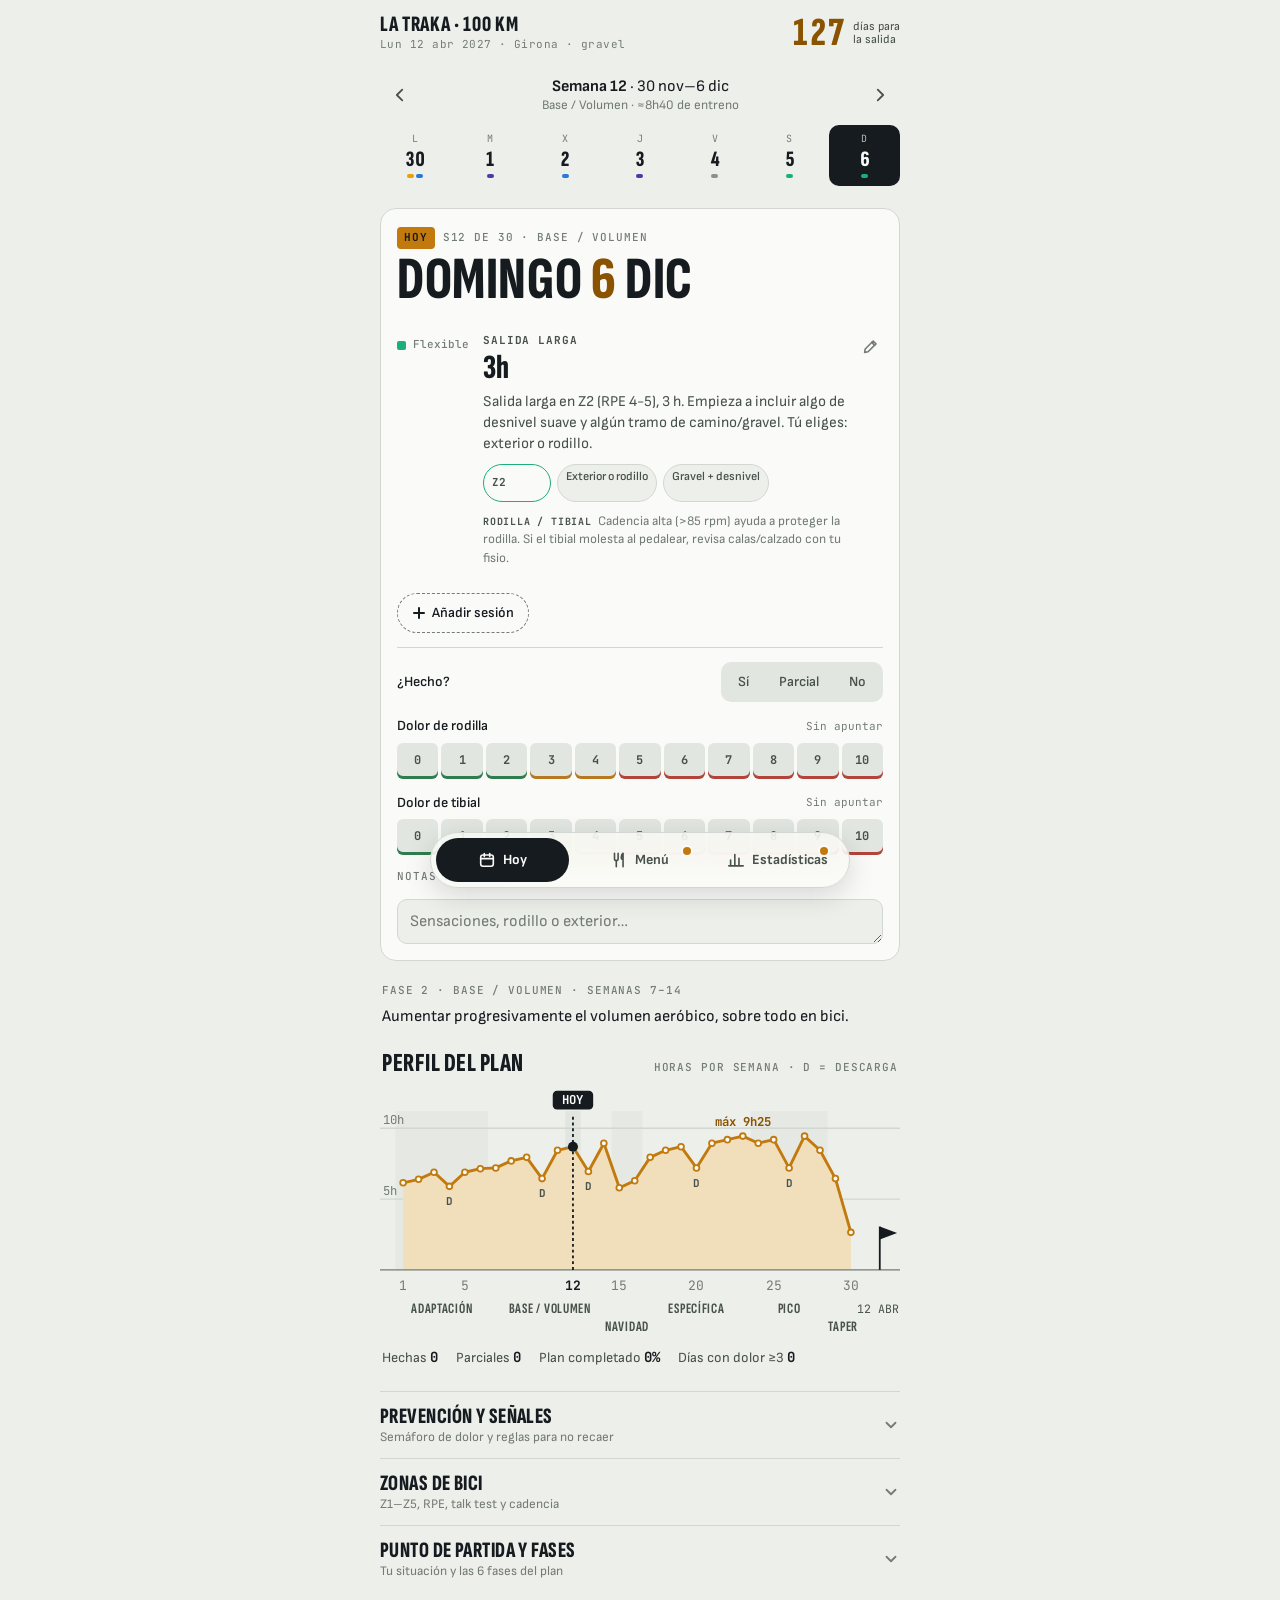
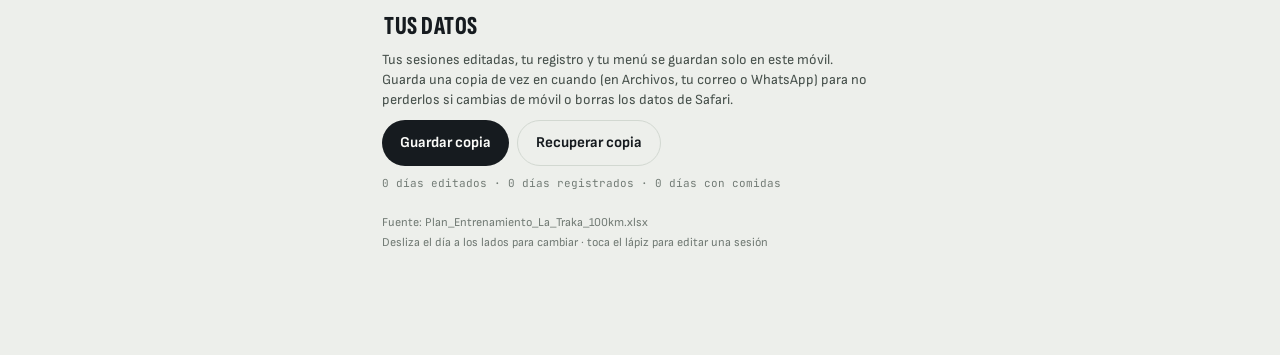
==== commit 0ede6090: "Separa otra vez la dieta del entreno Hoy vuelve a mostrar solo el entreno, como antes. El día de com" ====
--- a/index.html
+++ b/index.html
@@ -587,6 +587,18 @@
 .mn-dows label::before { display: none; }
 .mn-hdet summary { cursor: pointer; padding-block: 4px; }
 .mn-hours { display: grid; grid-template-columns: repeat(auto-fit, minmax(130px, 1fr)); gap: 8px; margin-block: 10px 6px; }
+
+/* Día de comidas en Menú */
+.fd-day { text-align: center; line-height: 1.25; }
+.fd-day strong { font-weight: 700; }
+.fd-day .sub { display: block; font-size: 13px; color: var(--ink-3); }
+.fd-train { display: flex; flex-wrap: wrap; gap: 6px; align-items: center; }
+.fd-train .eyebrow { width: 100%; }
+.fd-train span:not(.eyebrow) { display: inline-flex; align-items: center; gap: 7px; font-size: 13px; color: var(--ink-2); background: var(--ground); border: 1px solid var(--line); border-radius: 999px; padding: 5px 11px; }
+.fd-train i { width: 8px; height: 8px; border-radius: 2px; background: var(--c); flex: none; }
+.mn-wbar { margin-block: -2px 2px; }
+.mn-day.is-sel .mn-d { background: var(--ink); color: var(--on-ink); border-radius: 10px; padding-block: 5px; }
+.mn-day.is-sel .mn-d b { color: inherit; opacity: .7; }
 </style>
 </head>
 <body>
@@ -622,21 +634,9 @@
       <button type="button" class="add" id="addSession"><svg viewBox="0 0 14 14" fill="none" stroke="currentColor" stroke-width="2" stroke-linecap="round"><path d="M7 2v10M2 7h10"/></svg>Añadir sesión</button>
       <span class="edited" id="edited" hidden>Día editado · <button type="button" class="link" id="restore">Volver al plan</button></span>
     </div>
-    <div class="hb" id="habits" hidden>
-      <div class="log-row"><span class="log-lbl">Agua</span><span class="log-val" id="aguaVal"></span></div>
-      <div class="hb-water" id="agua" role="group" aria-label="Vasos de agua de 250 ml"></div>
-      <div class="hb-chips" id="sups" role="group" aria-label="Suplementos y pasos"></div>
-      <label class="eyebrow" for="extraFood">Fuera del menú</label>
-      <textarea class="notes" id="extraFood" rows="1" placeholder="Picoteo, bebidas, algo que no estaba…"></textarea>
-      <div class="hb-kcal">
-        <input type="number" id="dayKcal" inputmode="numeric" min="0" max="20000" step="10" placeholder="kcal" aria-label="Kilocalorías estimadas del día">
-        <span class="hint" id="dayKcalHint">Kcal del día que te diga la IA</span>
-        <button type="button" class="btn ghost hb-ai" id="dayAI">Pasar el día a la IA</button>
-      </div>
-    </div>
     <div class="log">
       <div class="log-row">
-        <span class="log-lbl">Entreno, ¿hecho?</span>
+        <span class="log-lbl">¿Hecho?</span>
         <div class="seg" role="group" aria-label="Sesión hecha" id="seg">
           <button type="button" id="hSi" data-v="Sí" aria-pressed="false">Sí</button>
           <button type="button" id="hParcial" data-v="Parcial" aria-pressed="false">Parcial</button>
@@ -700,7 +700,7 @@
 
   <footer>
     <span>Fuente: Plan_Entrenamiento_La_Traka_100km.xlsx</span>
-    <span>Desliza el día a los lados para cambiar · toca el lápiz para editar una sesión · marca cada comida al hacerla</span>
+    <span>Desliza el día a los lados para cambiar · toca el lápiz para editar una sesión</span>
   </footer>
   </div>
 
@@ -709,11 +709,33 @@
       <div class="fd-head"><span class="eyebrow" id="mnSub"></span><h1 class="sx-title">Menú</h1></div>
       <p class="mn-notice" id="mnNotice" hidden>El menú era para octubre y noviembre. Si la nutricionista te da uno nuevo, cámbialo en <b>Editar el menú</b>.</p>
       <div class="week-bar">
+        <button type="button" class="nav-btn" id="mdPrev" aria-label="Día anterior"><svg viewBox="0 0 20 20" fill="none" stroke="currentColor" stroke-width="2" stroke-linecap="round" stroke-linejoin="round"><path d="M12.5 4 6.5 10l6 6"/></svg></button>
+        <div class="fd-day" id="mdDay"></div>
+        <button type="button" class="nav-btn" id="mdNext" aria-label="Día siguiente"><svg viewBox="0 0 20 20" fill="none" stroke="currentColor" stroke-width="2" stroke-linecap="round" stroke-linejoin="round"><path d="m7.5 4 6 6-6 6"/></svg></button>
+      </div>
+      <section class="day md" id="mdCard" aria-label="Comidas del día">
+        <div class="fd-train" id="mdTrain"></div>
+        <ul class="sessions" id="mnTomas" aria-live="polite"></ul>
+        <div class="hb" id="habits" hidden>
+          <div class="log-row"><span class="log-lbl">Agua</span><span class="log-val" id="aguaVal"></span></div>
+          <div class="hb-water" id="agua" role="group" aria-label="Vasos de agua de 250 ml"></div>
+          <div class="hb-chips" id="sups" role="group" aria-label="Suplementos y pasos"></div>
+          <label class="eyebrow" for="extraFood">Fuera del menú</label>
+          <textarea class="notes" id="extraFood" rows="1" placeholder="Picoteo, bebidas, algo que no estaba…"></textarea>
+          <div class="hb-kcal">
+            <input type="number" id="dayKcal" inputmode="numeric" min="0" max="20000" step="10" placeholder="kcal" aria-label="Kilocalorías estimadas del día">
+            <span class="hint" id="dayKcalHint">Kcal del día que te diga la IA</span>
+            <button type="button" class="btn ghost hb-ai" id="dayAI">Pasar el día a la IA</button>
+          </div>
+        </div>
+      </section>
+      <section class="sx-sec"><header><h2>La semana</h2><p>Toca un día para ver y marcar sus comidas arriba.</p></header>
+      <div class="week-bar mn-wbar">
         <button type="button" class="nav-btn" id="mnPrev" aria-label="Semana anterior"><svg viewBox="0 0 20 20" fill="none" stroke="currentColor" stroke-width="2" stroke-linecap="round" stroke-linejoin="round"><path d="M12.5 4 6.5 10l6 6"/></svg></button>
         <div class="week-title" id="mnWeek"></div>
         <button type="button" class="nav-btn" id="mnNext" aria-label="Semana siguiente"><svg viewBox="0 0 20 20" fill="none" stroke="currentColor" stroke-width="2" stroke-linecap="round" stroke-linejoin="round"><path d="m7.5 4 6 6-6 6"/></svg></button>
       </div>
-      <section class="sx-sec"><header><h2>La semana</h2><p>Toca un día para abrirlo en Hoy y marcar las comidas.</p></header><div class="sx-card"><div class="mn-days" id="mnDays"></div></div></section>
+      <div class="sx-card"><div class="mn-days" id="mnDays"></div></div></section>
       <section class="sx-sec"><header><h2>Lista de la compra</h2><p id="mnShopSub"></p></header>
         <div class="sx-card">
           <div class="mn-shop" id="mnShop"></div>
@@ -1323,12 +1345,12 @@
   const ph = phaseOf(d.w);
   $("dayWeek").textContent = ph ? `S${d.w} de ${PLAN_WEEKS} · ${ph.name}` : "Día de la carrera";
   $("backToday").hidden = diff === 0 || !IDX.has(todayISO);
+  const blocks = blocksFor(sel);
   const list = $("sessions");
-  list.innerHTML = dayTimelineHTML(sel);
+  list.innerHTML = blocks.length ? blocks.map(sessionHTML).join("") : `<li class="s-empty">Sin sesiones este día.</li>`;
   $("edited").hidden = !cambios[sel];
   if (animate) { list.classList.remove("anim"); void list.offsetWidth; list.classList.add("anim"); }
   renderLog();
-  renderHabits();
 }
 
 function renderLog() {
@@ -1460,7 +1482,7 @@
 }
 function renderAll() { renderHeader(); renderWeek(); renderDay(false); renderProfile(); renderStats(); renderDataMeta(); renderFoodIfVisible(); }
 
-/* ================= Tu día: comidas y entreno en una sola línea ================= */
+/* ================= Menú del día: tomas y hábitos (pestaña Menú) ================= */
 function dtTomaHTML(t, date) {
   const st = t.log.st || null;
   const vsel = t.log.var || "a";
@@ -1494,20 +1516,27 @@
     `<div class="tm-acts" role="group" aria-label="Cómo fue: ${esc(t.label)}">${acts}</div>${nota}</div></li>`;
 }
 
-function dayTimelineHTML(date) {
-  const rows = [];
-  const timed = new Map(dtSessions(date).map((s) => [s.i, s.start]));
-  blocksFor(date).forEach((b, i) => {
-    let key;
-    if (timed.has(i)) key = timed.get(i);
-    else if (/seguido/i.test(b.h || "") && rows.length) key = rows[rows.length - 1].key + 0.01;
-    else key = -10 + i * 0.01; // flexibles y descanso, arriba
-    rows.push({ key, html: sessionHTML(b, i) });
-  });
-  dtTomas(date).forEach((t) => rows.push({ key: t.min - 0.001, html: dtTomaHTML(t, date) }));
-  if (!rows.length) return `<li class="s-empty">Sin sesiones este día.</li>`;
-  return rows.sort((a, b) => a.key - b.key).map((r) => r.html).join("");
-}
+function tomasHTML(date) {
+  const tomas = dtTomas(date).sort((a, b) => a.min - b.min);
+  if (tomas.length) return tomas.map((t) => dtTomaHTML(t, date)).join("");
+  return `<li class="s-empty">${date < DIET.desde ? `La dieta empieza el ${sxDate(DIET.desde, false)}.` : "Sin menú este día."}</li>`;
+}
+
+function renderMenuDay() {
+  const d = selDay(), diff = dayDiff(todayISO, sel);
+  const rel = diff === 0 ? "Hoy" : diff === 1 ? "Mañana" : diff === -1 ? "Ayer" : diff > 1 ? `En ${diff} días` : `Hace ${-diff} días`;
+  $("mdDay").innerHTML = `<strong>${esc(dateLabel(sel))}</strong><span class="sub">${rel} · S${d.w}${diff !== 0 && IDX.has(todayISO) ? ' · <button type="button" class="link" id="mdToday">Volver a hoy</button>' : ""}</span>`;
+  $("mdPrev").disabled = IDX.get(sel) === 0;
+  $("mdNext").disabled = IDX.get(sel) === DAYS.length - 1;
+  // El entreno solo como contexto: explica por qué el pre-entreno o la cena cambian de hora
+  const bl = blocksFor(sel).filter((b) => b.k !== "rest");
+  $("mdTrain").innerHTML = `<span class="eyebrow">Entreno del día</span>` + (bl.length
+    ? bl.map((b) => `<span class="k-${KIND_LABEL[b.k] ? b.k : "other"}"><i></i>${esc(b.title || KIND_LABEL[b.k] || "Sesión")}${b.h && /\d/.test(b.h) ? ` · ${esc(b.h)}` : ""}</span>`).join("")
+    : '<span class="k-rest"><i></i>Descanso</span>');
+  $("mnTomas").innerHTML = tomasHTML(sel);
+  renderHabits();
+}
+const rerenderDay = () => renderMenuDay();
 
 /* ---------- hábitos del día ---------- */
 function renderHabits() {
@@ -1529,10 +1558,9 @@
   const ref = dtRef(sel);
   $("dayKcalHint").textContent = ref && ref.kcal ? `Kcal del día (el menú ronda las ${kcalFmt(ref.kcal)})` : "Kcal del día que te diga la IA";
 }
-function rerenderDay() { renderDay(false); renderStrip(); }
 
 /* ---------- eventos ---------- */
-$("sessions").addEventListener("click", (e) => {
+$("mnTomas").addEventListener("click", (e) => {
   const st = e.target.closest("[data-toma-st]");
   if (st) {
     const [id, s] = st.dataset.tomaSt.split(":");
@@ -1565,7 +1593,7 @@
     rerenderDay();
   }
 });
-$("sessions").addEventListener("change", (e) => {
+$("mnTomas").addEventListener("change", (e) => {
   const n = e.target.closest("[data-toma-nota]");
   if (n) dtSave(sel, (r) => { dtTomaLog(r, n.dataset.tomaNota).nota = n.value.trim(); });
 });
@@ -1591,21 +1619,36 @@
   dtSave(sel, (r) => { r.kcal = n; });
 });
 $("dayAI").addEventListener("click", () => shareText(dtEatenPrompt([sel]), false, "Copiado para la IA"));
+$("mdPrev").addEventListener("click", () => shiftDay(-1));
+$("mdNext").addEventListener("click", () => shiftDay(1));
+$("mdDay").addEventListener("click", (e) => { if (e.target.closest("#mdToday")) go(todayISO); });
+let mdTx = null, mdTy = null;
+$("mdCard").addEventListener("touchstart", (e) => {
+  if (e.target.closest("textarea, input, button")) { mdTx = null; return; }
+  mdTx = e.touches[0].clientX; mdTy = e.touches[0].clientY;
+}, { passive: true });
+$("mdCard").addEventListener("touchend", (e) => {
+  if (mdTx === null) return;
+  const dx = e.changedTouches[0].clientX - mdTx, dy = e.changedTouches[0].clientY - mdTy;
+  mdTx = null;
+  if (Math.abs(dx) > 60 && Math.abs(dx) > Math.abs(dy) * 1.5) shiftDay(dx < 0 ? 1 : -1);
+}, { passive: true });
 /* ================= Pestaña Menú ================= */
 let menuWeek = null;
+let menuSel = null;
 const renderFoodIfVisible = () => { if (!$("viewFood").hidden) renderMenu(); };
 const weekDays = (w) => DAYS.filter((d) => d.w === w);
 const menuDateOf = (w) => { const ds = weekDays(w); return (ds.find((d) => d.date >= DIET.desde) || ds[ds.length - 1]).date; };
 
 function renderMenu() {
-  if (menuWeek == null) menuWeek = selDay().w;
+  if (menuWeek == null || menuSel !== sel) { menuWeek = selDay().w; menuSel = sel; }
   const w = menuWeek, wk = WEEKS[w - 1], ph = phaseOf(w);
   $("mnSub").textContent = DIET.fuente;
   $("mnWeek").innerHTML = `<strong>${w > PLAN_WEEKS ? "Día de la carrera" : `Semana ${w}`}</strong> · ${fmtRange(wk.ini, wk.fin)}<span class="sub">${ph ? esc(ph.name) : "La Traka"}</span>`;
   $("mnPrev").disabled = w <= 1;
   $("mnNext").disabled = w >= WEEKS.length;
   $("mnNotice").hidden = !(todayISO > DIET.hasta && !(menus.versiones || []).some((v) => v.desde > DIET.hasta));
-  renderMenuDays(w); renderShop(w); renderRef(w);
+  renderMenuDay(); renderMenuDays(w); renderShop(w); renderRef(w);
 }
 
 function renderMenuDays(w) {
@@ -1630,7 +1673,7 @@
     const rec = dtRec(d.date), ref = dtRef(d.date);
     const kc = rec.kcal ? `${kcalFmt(rec.kcal)} kcal` : ref && ref.kcal ? `≈${kcalFmt(ref.kcal)} kcal` : "";
     const dots = tomas.map((t) => `<i class="${t.log.st ? ST_CLS[t.log.st] : "sx-none"}" title="${esc(t.label)}: ${t.log.st ? ST_LABEL[t.log.st] : "sin marcar"}"></i>`).join("");
-    return `<button type="button" class="mn-day${d.date === todayISO ? " is-today" : ""}" data-mn-day="${d.date}" aria-label="${esc(dateLabel(d.date))}: ${marked} de ${tomas.length} tomas marcadas">${head}` +
+    return `<button type="button" class="mn-day${d.date === todayISO ? " is-today" : ""}${d.date === sel ? " is-sel" : ""}" data-mn-day="${d.date}" aria-label="${esc(dateLabel(d.date))}: ${marked} de ${tomas.length} tomas marcadas">${head}` +
       `<span class="mn-txt"><span class="mn-l1">${esc([main(comida), main(cena)].filter(Boolean).join(" · "))}</span><span class="mn-l2">${marked}/${tomas.length} marcadas${kc ? " · " + kc : ""}</span></span>` +
       `<span class="mn-dots" aria-hidden="true">${dots}</span></button>`;
   }).join("");
@@ -1745,7 +1788,7 @@
   menus.horas = horas;
   persist();
   mnDlg.close();
-  renderMenu(); rerenderDay();
+  renderMenu();
   toast(changed ? `Menú del ${dow.toLowerCase()} guardado desde el ${sxDate(desde, false)}` : "Horas guardadas");
 });
 $("mnEdCancel").addEventListener("click", () => mnDlg.close());
@@ -1757,7 +1800,7 @@
   menus.versiones = [];
   persist();
   mnDlg.close();
-  renderMenu(); rerenderDay();
+  renderMenu();
   toast("Vuelves al menú de la nutricionista");
 });
 
@@ -1766,7 +1809,7 @@
 $("mnNext").addEventListener("click", () => { menuWeek = Math.min(WEEKS.length, menuWeek + 1); renderMenu(); });
 $("mnDays").addEventListener("click", (e) => {
   const b = e.target.closest("[data-mn-day]");
-  if (b) { sxShow("hoy"); go(b.dataset.mnDay, false); }
+  if (b) { go(b.dataset.mnDay, false); window.scrollTo(0, 0); }
 });
 $("mnShop").addEventListener("change", (e) => {
   const c = e.target.closest("[data-shop]");
